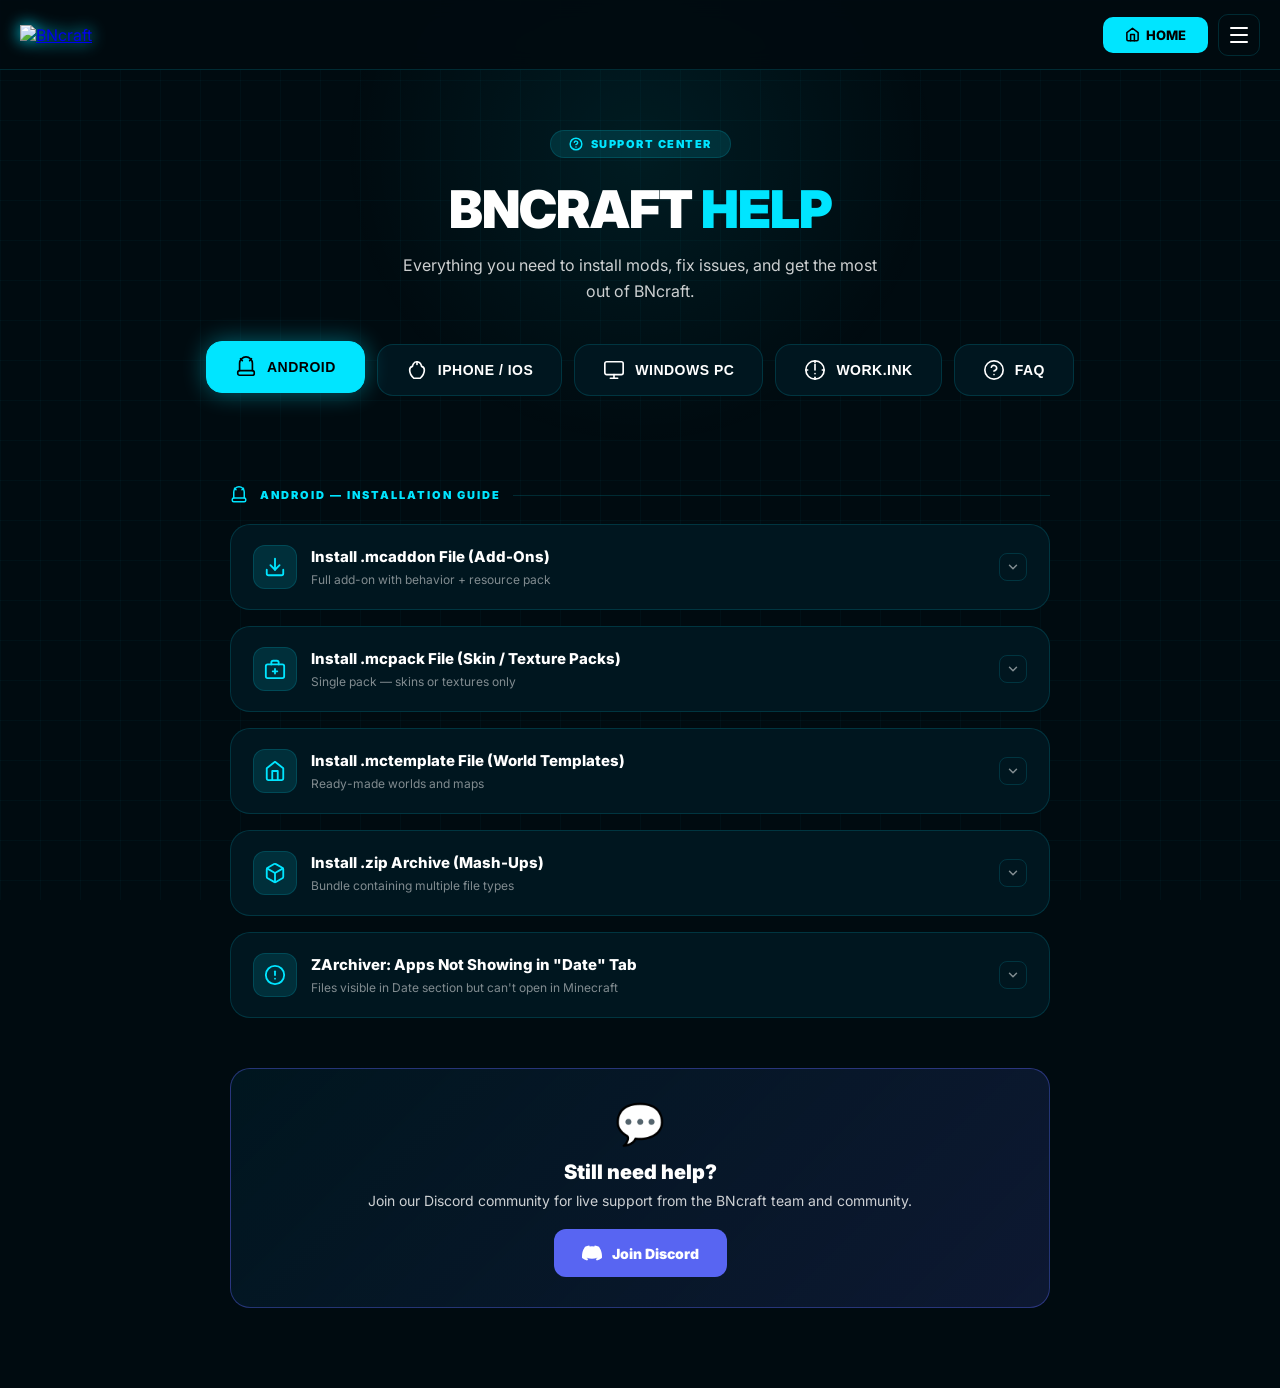
==== Help-Center.html @ 62153aaf "Add files via upload" ====
<!DOCTYPE html>
<html lang="en" dir="ltr" data-theme="blue">
<head>
    <meta charset="UTF-8">
    <meta name="viewport" content="width=device-width, initial-scale=1.0, maximum-scale=1.0, user-scalable=no">
    <link rel="icon" type="image/x-icon" href="favicon.ico">
    <link rel="icon" type="image/png" sizes="32x32" href="favicon-32.png">
    <link rel="apple-touch-icon" sizes="180x180" href="apple-touch-icon.png">
    <title>BNcraft | Help Center</title>
    <link href="https://fonts.googleapis.com/css2?family=Inter:wght@400;600;800;900&family=Press+Start+2P&family=Space+Mono:wght@400;700&family=Nunito:wght@400;600;700;800;900&display=swap" rel="stylesheet">
    <link rel="stylesheet" href="css/bncraft-shared.css">
    <style>
        /* ============================================================
           THEME VARIABLES — Exact match to BNcraft main site
        ============================================================ */
        :root,
        [data-theme="blue"] {
            --bg-dark: #000b10;
            --card-bg: #00161f;
            --accent: #00e5ff;
            --modal-bg: #001a24;
            --glow: 0 0 25px rgba(0,229,255,0.4);
            --coin-gold: #ffcc00;
            --text-main: #ffffff;
            --text-sub: rgba(255,255,255,0.8);
            --text-label: rgba(255,255,255,0.5);
            --nav-bg: rgba(0,11,16,0.95);
            --grid-color: rgba(0,229,255,0.03);
            --border-color: rgba(0,229,255,0.15);
            --border-hover: rgba(0,229,255,0.8);
            --info-card-bg: rgba(255,255,255,0.03);
            --desc-bg: rgba(0,0,0,0.2);
            --menu-item-hover: rgba(0,229,255,0.08);
            --step-num-bg: rgba(0,229,255,0.12);
            --warning-bg: rgba(255,180,0,0.08);
            --warning-border: rgba(255,180,0,0.4);
            --success-bg: rgba(0,255,100,0.06);
            --success-border: rgba(0,255,100,0.3);
        }
        [data-theme="purple"] {
            --bg-dark: #080010; --card-bg: #12001e; --accent: #bf00ff;
            --modal-bg: #160022; --glow: 0 0 25px rgba(191,0,255,0.4);
            --coin-gold: #ffcc00; --text-main: #ffffff; --text-sub: rgba(255,255,255,0.8);
            --text-label: rgba(255,255,255,0.5); --nav-bg: rgba(8,0,16,0.95);
            --grid-color: rgba(191,0,255,0.03); --border-color: rgba(191,0,255,0.15);
            --border-hover: rgba(191,0,255,0.8); --info-card-bg: rgba(255,255,255,0.03);
            --desc-bg: rgba(0,0,0,0.2); --menu-item-hover: rgba(191,0,255,0.08);
            --step-num-bg: rgba(191,0,255,0.12); --warning-bg: rgba(255,180,0,0.08);
            --warning-border: rgba(255,180,0,0.4); --success-bg: rgba(0,255,100,0.06);
            --success-border: rgba(0,255,100,0.3);
        }
        [data-theme="red"] {
            --bg-dark: #0f0000; --card-bg: #1e0000; --accent: #ff2222;
            --modal-bg: #220000; --glow: 0 0 25px rgba(255,34,34,0.4);
            --coin-gold: #ffcc00; --text-main: #ffffff; --text-sub: rgba(255,255,255,0.8);
            --text-label: rgba(255,255,255,0.5); --nav-bg: rgba(15,0,0,0.95);
            --grid-color: rgba(255,34,34,0.03); --border-color: rgba(255,34,34,0.15);
            --border-hover: rgba(255,34,34,0.8); --info-card-bg: rgba(255,255,255,0.03);
            --desc-bg: rgba(0,0,0,0.2); --menu-item-hover: rgba(255,34,34,0.08);
            --step-num-bg: rgba(255,34,34,0.12); --warning-bg: rgba(255,180,0,0.08);
            --warning-border: rgba(255,180,0,0.4); --success-bg: rgba(0,255,100,0.06);
            --success-border: rgba(0,255,100,0.3);
        }
        [data-theme="green"] {
            --bg-dark: #001008; --card-bg: #001d10; --accent: #00ff88;
            --modal-bg: #001a10; --glow: 0 0 25px rgba(0,255,136,0.4);
            --coin-gold: #ffcc00; --text-main: #ffffff; --text-sub: rgba(255,255,255,0.8);
            --text-label: rgba(255,255,255,0.5); --nav-bg: rgba(0,16,8,0.95);
            --grid-color: rgba(0,255,136,0.03); --border-color: rgba(0,255,136,0.15);
            --border-hover: rgba(0,255,136,0.8); --info-card-bg: rgba(255,255,255,0.03);
            --desc-bg: rgba(0,0,0,0.2); --menu-item-hover: rgba(0,255,136,0.08);
            --step-num-bg: rgba(0,255,136,0.12); --warning-bg: rgba(255,180,0,0.08);
            --warning-border: rgba(255,180,0,0.4); --success-bg: rgba(0,255,100,0.06);
            --success-border: rgba(0,255,100,0.3);
        }
        [data-theme="yellow"] {
            --bg-dark: #0e0e00; --card-bg: #1c1c00; --accent: #ffe000;
            --modal-bg: #1a1900; --glow: 0 0 25px rgba(255,224,0,0.4);
            --coin-gold: #ffaa00; --text-main: #ffffff; --text-sub: rgba(255,255,255,0.8);
            --text-label: rgba(255,255,255,0.5); --nav-bg: rgba(14,14,0,0.95);
            --grid-color: rgba(255,224,0,0.03); --border-color: rgba(255,224,0,0.15);
            --border-hover: rgba(255,224,0,0.8); --info-card-bg: rgba(255,255,255,0.03);
            --desc-bg: rgba(0,0,0,0.2); --menu-item-hover: rgba(255,224,0,0.08);
            --step-num-bg: rgba(255,224,0,0.12); --warning-bg: rgba(255,180,0,0.08);
            --warning-border: rgba(255,180,0,0.4); --success-bg: rgba(0,255,100,0.06);
            --success-border: rgba(0,255,100,0.3);
        }
        [data-theme="orange"] {
            --bg-dark: #0e0700; --card-bg: #1e1000; --accent: #ff8c00;
            --modal-bg: #1a0d00; --glow: 0 0 25px rgba(255,140,0,0.4);
            --coin-gold: #ffcc00; --text-main: #ffffff; --text-sub: rgba(255,255,255,0.8);
            --text-label: rgba(255,255,255,0.5); --nav-bg: rgba(14,7,0,0.95);
            --grid-color: rgba(255,140,0,0.03); --border-color: rgba(255,140,0,0.15);
            --border-hover: rgba(255,140,0,0.8); --info-card-bg: rgba(255,255,255,0.03);
            --desc-bg: rgba(0,0,0,0.2); --menu-item-hover: rgba(255,140,0,0.08);
            --step-num-bg: rgba(255,140,0,0.12); --warning-bg: rgba(255,180,0,0.08);
            --warning-border: rgba(255,180,0,0.4); --success-bg: rgba(0,255,100,0.06);
            --success-border: rgba(0,255,100,0.3);
        }
        [data-theme="white"] {
            --bg-dark: #eef2f7; --card-bg: #ffffff; --accent: #0077cc;
            --modal-bg: #f4f8fc; --glow: 0 0 20px rgba(0,119,204,0.25);
            --coin-gold: #bb7700; --text-main: #111111; --text-sub: rgba(0,0,0,0.75);
            --text-label: rgba(0,0,0,0.5); --nav-bg: rgba(238,242,247,0.97);
            --grid-color: rgba(0,119,204,0.05); --border-color: rgba(0,119,204,0.2);
            --border-hover: rgba(0,119,204,0.8); --info-card-bg: rgba(0,0,0,0.04);
            --desc-bg: rgba(0,0,0,0.04); --menu-item-hover: rgba(0,119,204,0.08);
            --step-num-bg: rgba(0,119,204,0.1); --warning-bg: rgba(180,120,0,0.08);
            --warning-border: rgba(180,120,0,0.4); --success-bg: rgba(0,150,60,0.06);
            --success-border: rgba(0,150,60,0.3);
        }
        [data-theme="grayscale"] {
            --bg-dark: #0a0a0a; --card-bg: #141414; --accent: #e0e0e0;
            --modal-bg: #111111; --glow: 0 0 20px rgba(255,255,255,0.15);
            --text-main: #f5f5f5; --text-sub: rgba(245,245,245,0.8);
            --text-label: rgba(245,245,245,0.45); --nav-bg: rgba(10,10,10,0.96);
            --grid-color: rgba(255,255,255,0.04); --border-color: rgba(255,255,255,0.18);
            --border-hover: rgba(255,255,255,0.7); --info-card-bg: rgba(255,255,255,0.05);
            --desc-bg: rgba(0,0,0,0.35); --menu-item-hover: rgba(255,255,255,0.08);
            --step-num-bg: rgba(255,255,255,0.1); --warning-bg: rgba(255,200,0,0.08);
            --warning-border: rgba(255,200,0,0.35); --success-bg: rgba(0,200,100,0.08);
            --success-border: rgba(0,200,100,0.35);
        }
        [data-theme="pink"] {
            --bg-dark: #120008; --card-bg: #1f0012; --accent: #ff69b4;
            --modal-bg: #1a000f; --glow: 0 0 25px rgba(255,105,180,0.45);
            --text-main: #ffffff; --text-sub: rgba(255,255,255,0.85);
            --text-label: rgba(255,200,230,0.55); --nav-bg: rgba(18,0,8,0.96);
            --grid-color: rgba(255,105,180,0.04); --border-color: rgba(255,105,180,0.22);
            --border-hover: rgba(255,105,180,0.85); --info-card-bg: rgba(255,105,180,0.06);
            --desc-bg: rgba(0,0,0,0.25); --menu-item-hover: rgba(255,105,180,0.1);
            --step-num-bg: rgba(255,105,180,0.12); --warning-bg: rgba(255,200,0,0.08);
            --warning-border: rgba(255,200,0,0.35); --success-bg: rgba(0,200,100,0.08);
            --success-border: rgba(0,200,100,0.35);
        }

        /* ============================================================
           RESET & BASE
        ============================================================ */
        * { margin:0; padding:0; box-sizing:border-box; }

        body {
            background-color: var(--bg-dark);
            color: var(--text-main);
            font-family: 'Inter', sans-serif;
            overflow-x: hidden;
            transition: background-color 0.35s ease, color 0.35s ease;
        }
        body::before {
            content:'';
            position:fixed;
            inset:0;
            background-image:
                linear-gradient(var(--grid-color) 1px, transparent 1px),
                linear-gradient(90deg, var(--grid-color) 1px, transparent 1px);
            background-size:40px 40px;
            pointer-events:none;
            z-index:0;
        }
        body::after {
            content:'';
            position:fixed;
            top:-150px;
            left:50%;
            transform:translateX(-50%);
            width:600px;
            height:600px;
            background:radial-gradient(circle, rgba(0,229,255,0.08) 0%, transparent 70%);
            pointer-events:none;
            z-index:0;
            animation:pulse 4s ease-in-out infinite;
        }
        @keyframes pulse {
            0%,100%{opacity:.6;transform:translateX(-50%) scale(1);}
            50%{opacity:1;transform:translateX(-50%) scale(1.1);}
        }

        /* ============================================================
           NAVIGATION
        ============================================================ */
        nav {
            width:100%;
            height:70px;
            display:flex;
            align-items:center;
            justify-content:space-between;
            padding:0 20px;
            border-bottom:1px solid var(--border-color);
            background:var(--nav-bg);
            backdrop-filter:blur(10px);
            position:sticky;
            top:0;
            z-index:1000;
            transition: background 0.35s ease, border-color 0.35s ease;
        }
        .nav-logo-img {
            height:45px;
            filter:drop-shadow(0 0 8px var(--accent));
        }
        .nav-right {
            display:flex;
            align-items:center;
            gap:10px;
        }
        .nav-btn {
            background:var(--accent);
            color:#000;
            border:none;
            padding:10px 22px;
            border-radius:10px;
            font-weight:800;
            cursor:pointer;
            font-size:13px;
            transition:.3s;
            text-transform:uppercase;
            text-decoration:none;
            display:inline-flex;
            align-items:center;
            gap:6px;
        }
        .nav-btn:hover {
            opacity:.85;
            box-shadow:var(--glow);
        }

        /* Hamburger */
        .hamburger-btn {
            background:transparent;
            border:1px solid var(--border-color);
            color:var(--text-main);
            width:42px; height:42px;
            border-radius:10px;
            cursor:pointer;
            display:flex; flex-direction:column;
            align-items:center; justify-content:center;
            gap:5px; transition:.3s;
        }
        .hamburger-btn:hover { border-color:var(--accent); box-shadow:var(--glow); }
        .hamburger-btn span {
            display:block; width:18px; height:2px;
            background:var(--text-main); border-radius:2px; transition:.3s;
        }
        .hamburger-btn.open span:nth-child(1) { transform:translateY(7px) rotate(45deg); }
        .hamburger-btn.open span:nth-child(2) { opacity:0; }
        .hamburger-btn.open span:nth-child(3) { transform:translateY(-7px) rotate(-45deg); }

        /* Dropdown */
        .hamburger-menu {
            position:fixed;
            top:80px; right:20px;
            background:var(--modal-bg);
            border:1px solid var(--border-color);
            border-radius:16px;
            padding:10px;
            z-index:5000;
            display:none;
            min-width:220px;
            box-shadow:var(--glow);
            transition: background 0.35s ease;
        }
        .hamburger-menu.open { display:block; animation:menuSlide .2s ease; }
        @keyframes menuSlide {
            from{opacity:0;transform:translateY(-8px);}
            to{opacity:1;transform:translateY(0);}
        }
        .menu-item {
            display:flex; align-items:center; gap:12px;
            padding:12px 16px; border-radius:10px;
            cursor:pointer; text-decoration:none;
            color:var(--text-main); font-weight:700; font-size:14px;
            transition:.2s; background:transparent;
            border:none; width:100%; text-align:left;
        }
        .menu-item:hover { background:var(--menu-item-hover); color:var(--accent); }
        .menu-item svg { width:18px; height:18px; flex-shrink:0; stroke:currentColor; fill:none; stroke-width:2; stroke-linecap:round; stroke-linejoin:round; }
        .menu-divider { height:1px; background:var(--border-color); margin:6px 0; }

        /* Theme sub */
        .theme-sub { display:none; padding:10px 8px 4px; }
        .theme-sub.open { display:block; }
        .theme-sub-title {
            font-size:10px; font-weight:900; text-transform:uppercase;
            color:var(--text-label); letter-spacing:1px; margin-bottom:10px; padding-left:8px;
        }
        .theme-dots-row { display:flex; flex-wrap:wrap; gap:8px; justify-content:center; padding-bottom:6px; }
        .theme-dot-wrap { display:flex; flex-direction:column; align-items:center; gap:4px; }
        .theme-dot { width:32px; height:32px; border-radius:50%; cursor:pointer; border:2px solid transparent; transition:.25s; }
        .theme-dot:hover { transform:scale(1.15); }
        .theme-dot.active-theme { border-color:var(--text-main); box-shadow:0 0 8px rgba(255,255,255,0.35); }
        .theme-dot[data-t="blue"]   { background:radial-gradient(circle at 35% 35%,#00e5ff,#002d3f); }
        .theme-dot[data-t="purple"] { background:radial-gradient(circle at 35% 35%,#bf00ff,#200035); }
        .theme-dot[data-t="red"]    { background:radial-gradient(circle at 35% 35%,#ff2222,#380000); }
        .theme-dot[data-t="green"]  { background:radial-gradient(circle at 35% 35%,#00ff88,#003015); }
        .theme-dot[data-t="yellow"] { background:radial-gradient(circle at 35% 35%,#ffe000,#302e00); }
        .theme-dot[data-t="orange"] { background:radial-gradient(circle at 35% 35%,#ff8c00,#351c00); }
        .theme-dot[data-t="white"]  { background:radial-gradient(circle at 35% 35%,#ffffff,#aabbd0); border-color:#bbb; }
        .theme-dot-lbl { font-size:9px; font-weight:700; text-transform:uppercase; color:var(--text-label); }

        /* Language sub */
        .lang-sub { display:none; padding:6px 8px 4px; }
        .lang-sub.open { display:block; }
        .lang-option {
            display:flex; align-items:center; gap:10px;
            padding:10px 14px; border-radius:8px;
            cursor:pointer; font-size:13px; font-weight:700;
            color:var(--text-sub); transition:.2s;
            border:none; background:transparent; width:100%;
        }
        .lang-option:hover { background:var(--menu-item-hover); color:var(--accent); }
        .lang-option.active-lang { color:var(--accent); }
        .lang-flag { font-size:18px; }

        /* ============================================================
           HERO
        ============================================================ */
        .help-hero {
            text-align:center;
            padding:60px 20px 40px;
            position:relative;
            z-index:1;
        }
        .help-hero-badge {
            display:inline-flex;
            align-items:center;
            gap:8px;
            background:var(--step-num-bg);
            border:1px solid var(--border-color);
            border-radius:50px;
            padding:6px 18px;
            font-size:11px;
            font-weight:900;
            text-transform:uppercase;
            letter-spacing:1.5px;
            color:var(--accent);
            margin-bottom:20px;
        }
        .help-hero-badge svg { width:14px; height:14px; stroke:var(--accent); fill:none; stroke-width:2.5; stroke-linecap:round; stroke-linejoin:round; }
        .help-hero h1 {
            font-size:clamp(28px,8vw,52px);
            font-weight:900;
            text-transform:uppercase;
            letter-spacing:-1px;
            margin-bottom:12px;
        }
        .help-hero h1 span { color:var(--accent); }
        .help-hero p {
            font-size:16px;
            color:var(--text-sub);
            max-width:500px;
            margin:0 auto;
            line-height:1.6;
        }

        /* ============================================================
           PLATFORM TABS
        ============================================================ */
        .platform-tabs {
            display:flex;
            justify-content:center;
            gap:12px;
            flex-wrap:wrap;
            padding:0 20px 40px;
            position:relative;
            z-index:1;
        }
        .platform-tab {
            display:flex;
            align-items:center;
            gap:10px;
            padding:14px 28px;
            border-radius:16px;
            border:1.5px solid var(--border-color);
            background:var(--card-bg);
            color:var(--text-main);
            font-weight:800;
            font-size:14px;
            cursor:pointer;
            transition:all .3s ease;
            text-transform:uppercase;
            letter-spacing:.5px;
        }
        .platform-tab svg { width:22px; height:22px; flex-shrink:0; }
        .platform-tab:hover { border-color:var(--accent); transform:translateY(-3px); box-shadow:var(--glow); }
        .platform-tab.active {
            background:var(--accent);
            color:#000;
            border-color:var(--accent);
            box-shadow:var(--glow);
            transform:translateY(-3px);
        }
        .platform-tab.active svg { stroke:#000; }

        /* ============================================================
           MAIN CONTENT
        ============================================================ */
        .help-main {
            max-width:860px;
            margin:0 auto;
            padding:0 20px 80px;
            position:relative;
            z-index:1;
        }

        /* Section divider label */
        .section-label {
            display:flex;
            align-items:center;
            gap:12px;
            margin-bottom:20px;
            margin-top:50px;
        }
        .section-label-text {
            font-size:11px;
            font-weight:900;
            text-transform:uppercase;
            letter-spacing:2px;
            color:var(--accent);
        }
        .section-label-line {
            flex:1;
            height:1px;
            background:var(--border-color);
        }
        .section-label svg {
            width:18px; height:18px; stroke:var(--accent); fill:none;
            stroke-width:2; stroke-linecap:round; stroke-linejoin:round; flex-shrink:0;
        }

        /* Install Card */
        .install-card {
            background:var(--card-bg);
            border:1px solid var(--border-color);
            border-radius:20px;
            margin-bottom:16px;
            overflow:hidden;
            transition:border-color .3s, box-shadow .3s;
        }
        .install-card:hover { border-color:var(--border-hover); }
        .install-card-header {
            display:flex;
            align-items:center;
            gap:14px;
            padding:20px 22px;
            cursor:pointer;
            user-select:none;
        }
        .install-card-icon {
            width:44px; height:44px;
            border-radius:12px;
            background:var(--step-num-bg);
            border:1px solid var(--border-color);
            display:flex; align-items:center; justify-content:center;
            flex-shrink:0;
            color:var(--accent);
        }
        .install-card-icon svg { width:22px; height:22px; stroke:var(--accent); fill:none; stroke-width:2; stroke-linecap:round; stroke-linejoin:round; }
        .install-card-title {
            flex:1;
        }
        .install-card-title h3 {
            font-size:15px; font-weight:800;
            color:var(--text-main);
            margin-bottom:2px;
        }
        .install-card-title span {
            font-size:12px; color:var(--text-label);
        }
        .install-card-arrow {
            width:28px; height:28px;
            border-radius:8px;
            border:1px solid var(--border-color);
            display:flex; align-items:center; justify-content:center;
            color:var(--text-label);
            transition:.3s;
            flex-shrink:0;
        }
        .install-card-arrow svg { width:14px; height:14px; stroke:currentColor; fill:none; stroke-width:2.5; stroke-linecap:round; stroke-linejoin:round; transition:.3s; }
        .install-card.open .install-card-arrow svg { transform:rotate(180deg); }
        .install-card.open .install-card-arrow { border-color:var(--accent); color:var(--accent); }

        .install-card-body {
            display:none;
            padding:0 22px 22px;
            border-top:1px solid var(--border-color);
            margin-top:0;
        }
        .install-card.open .install-card-body { display:block; animation:fadeIn .25s ease; }
        @keyframes fadeIn { from{opacity:0;transform:translateY(-6px);}to{opacity:1;transform:translateY(0);} }

        /* Steps */
        .steps { margin-top:16px; }
        .step {
            display:flex;
            gap:16px;
            margin-bottom:18px;
            align-items:flex-start;
        }
        .step-num {
            width:32px; height:32px; min-width:32px;
            border-radius:10px;
            background:var(--step-num-bg);
            border:1px solid var(--border-color);
            display:flex; align-items:center; justify-content:center;
            font-size:13px; font-weight:900;
            color:var(--accent);
        }
        .step-content {}
        .step-content strong {
            display:block;
            font-size:14px; font-weight:800;
            color:var(--text-main);
            margin-bottom:4px;
        }
        .step-content p {
            font-size:13px;
            color:var(--text-sub);
            line-height:1.65;
        }
        .step-content code {
            display:inline-block;
            background:var(--step-num-bg);
            border:1px solid var(--border-color);
            border-radius:6px;
            padding:1px 8px;
            font-family:monospace;
            font-size:12px;
            color:var(--accent);
            word-break:break-all;
        }

        /* Warning / info box */
        .note-box {
            display:flex;
            gap:12px;
            padding:14px 16px;
            border-radius:12px;
            margin-top:6px;
            margin-bottom:6px;
        }
        .note-box.warning { background:var(--warning-bg); border:1px solid var(--warning-border); }
        .note-box.success { background:var(--success-bg); border:1px solid var(--success-border); }
        .note-box.info { background:var(--step-num-bg); border:1px solid var(--border-color); }
        .note-box svg { width:18px; height:18px; flex-shrink:0; margin-top:1px; fill:none; stroke-width:2; stroke-linecap:round; stroke-linejoin:round; }
        .note-box.warning svg { stroke:#ffb400; }
        .note-box.success svg { stroke:#00ff88; }
        .note-box.info svg { stroke:var(--accent); }
        .note-box p { font-size:13px; color:var(--text-sub); line-height:1.6; }
        .note-box strong { color:var(--text-main); }

        /* Path display */
        .path-display {
            display:flex;
            align-items:center;
            gap:8px;
            flex-wrap:wrap;
            background:var(--desc-bg);
            border:1px solid var(--border-color);
            border-radius:10px;
            padding:10px 14px;
            margin-top:8px;
        }
        .path-part {
            font-size:12px; font-weight:700;
            color:var(--accent);
            font-family:monospace;
        }
        .path-arrow { color:var(--text-label); font-size:12px; }

        /* ============================================================
           PLATFORM PANELS
        ============================================================ */
        .platform-panel { display:none; }
        .platform-panel.active { display:block; }

        /* ============================================================
           FAQ / WORKINK SECTION
        ============================================================ */
        .faq-card {
            background:var(--card-bg);
            border:1px solid var(--border-color);
            border-radius:20px;
            margin-bottom:14px;
            overflow:hidden;
            transition:border-color .3s;
        }
        .faq-card:hover { border-color:var(--border-hover); }
        .faq-header {
            display:flex;
            align-items:flex-start;
            gap:14px;
            padding:20px 22px;
            cursor:pointer;
            user-select:none;
        }
        .faq-icon {
            width:38px; height:38px; min-width:38px;
            border-radius:10px;
            background:var(--step-num-bg);
            border:1px solid var(--border-color);
            display:flex; align-items:center; justify-content:center;
        }
        .faq-icon svg { width:18px; height:18px; stroke:var(--accent); fill:none; stroke-width:2; stroke-linecap:round; stroke-linejoin:round; }
        .faq-title-wrap { flex:1; }
        .faq-title { font-size:14px; font-weight:800; color:var(--text-main); margin-bottom:3px; }
        .faq-subtitle { font-size:12px; color:var(--text-label); }
        .faq-arrow { width:28px; height:28px; min-width:28px; border-radius:8px; border:1px solid var(--border-color); display:flex; align-items:center; justify-content:center; color:var(--text-label); transition:.3s; margin-top:2px; }
        .faq-arrow svg { width:14px; height:14px; stroke:currentColor; fill:none; stroke-width:2.5; stroke-linecap:round; stroke-linejoin:round; transition:.3s; }
        .faq-card.open .faq-arrow svg { transform:rotate(180deg); }
        .faq-card.open .faq-arrow { border-color:var(--accent); color:var(--accent); }
        .faq-body {
            display:none;
            padding:0 22px 22px;
            border-top:1px solid var(--border-color);
        }
        .faq-card.open .faq-body { display:block; animation:fadeIn .25s ease; }

        /* Fix steps inside faq */
        .fix-step {
            display:flex;
            gap:14px;
            padding:14px 0;
            border-bottom:1px solid var(--border-color);
            align-items:flex-start;
        }
        .fix-step:last-child { border-bottom:none; padding-bottom:0; }
        .fix-num {
            width:28px; height:28px; min-width:28px;
            border-radius:8px;
            background:var(--step-num-bg);
            display:flex; align-items:center; justify-content:center;
            font-size:12px; font-weight:900;
            color:var(--accent);
        }
        .fix-content strong { display:block; font-size:13px; font-weight:800; color:var(--text-main); margin-bottom:3px; }
        .fix-content p { font-size:13px; color:var(--text-sub); line-height:1.6; }
        .fix-content code { background:var(--step-num-bg); border:1px solid var(--border-color); border-radius:5px; padding:1px 7px; font-family:monospace; font-size:12px; color:var(--accent); }

        /* ============================================================
           DISCORD BANNER
        ============================================================ */
        .discord-banner {
            background:linear-gradient(135deg, var(--card-bg) 0%, rgba(88,101,242,0.15) 100%);
            border:1px solid rgba(88,101,242,0.4);
            border-radius:20px;
            padding:30px;
            text-align:center;
            margin-top:50px;
        }
        .discord-banner-icon { font-size:40px; margin-bottom:12px; display:block; }
        .discord-banner h3 { font-size:20px; font-weight:900; margin-bottom:8px; }
        .discord-banner p { font-size:14px; color:var(--text-sub); margin-bottom:20px; }
        .discord-btn {
            display:inline-flex;
            align-items:center;
            gap:10px;
            background:#5865F2;
            color:#fff;
            padding:14px 28px;
            border-radius:12px;
            font-weight:900;
            font-size:14px;
            text-decoration:none;
            transition:.3s;
        }
        .discord-btn:hover { opacity:.85; transform:translateY(-2px); box-shadow:0 0 20px rgba(88,101,242,0.5); }
        .discord-btn svg { width:20px; height:20px; fill:#fff; }

        /* ============================================================
           FOOTER
        ============================================================ */
        .social-footer {
            width:100%; padding:30px 20px;
            display:flex; flex-wrap:wrap; gap:20px; justify-content:center;
            border-top:1px solid var(--border-color); margin-top:20px;
            position:relative; z-index:1;
        }
        .social-icon {
            width:45px; height:45px; transition:all .3s ease;
            opacity:.8; filter:drop-shadow(0 0 5px rgba(0,0,0,0.3));
        }
        .social-icon:hover { transform:translateY(-5px) scale(1.1); opacity:1; filter:drop-shadow(0 0 15px var(--accent)); }
        .footer-text { text-align:center; font-size:12px; color:var(--text-label); letter-spacing:1px; padding-bottom:30px; position:relative; z-index:1; }

        /* ============================================================
           WHITE THEME FIXES
        ============================================================ */
        [data-theme="white"] .install-card-title h3 { color:#111; }
        [data-theme="white"] .faq-title { color:#111; }
        [data-theme="white"] .step-content strong { color:#111; }
        [data-theme="white"] .fix-content strong { color:#111; }
        [data-theme="white"] .discord-banner h3 { color:#111; }
        [data-theme="white"] body::after { background:radial-gradient(circle,rgba(0,119,204,0.06) 0%,transparent 70%); }

        /* ============================================================
           RTL (Arabic)
        ============================================================ */
        [dir="rtl"] .install-card-header { flex-direction:row-reverse; }
        [dir="rtl"] .install-card-title { text-align:right; }
        [dir="rtl"] .install-card-arrow { margin-left:0; }
        [dir="rtl"] .step { flex-direction:row-reverse; }
        [dir="rtl"] .step-content { text-align:right; }
        [dir="rtl"] .faq-header { flex-direction:row-reverse; }
        [dir="rtl"] .faq-title-wrap { text-align:right; }
        [dir="rtl"] .fix-step { flex-direction:row-reverse; }
        [dir="rtl"] .fix-content { text-align:right; }
        [dir="rtl"] .note-box { flex-direction:row-reverse; }
        [dir="rtl"] .note-box p { text-align:right; }
        [dir="rtl"] .path-display { flex-direction:row-reverse; }
        [dir="rtl"] .section-label { flex-direction:row-reverse; }
        [dir="rtl"] .menu-item { flex-direction:row-reverse; text-align:right; }
        [dir="rtl"] .hamburger-menu { right:auto; left:20px; }
        [dir="rtl"] .platform-tab { flex-direction:row-reverse; }

        /* ============================================================
           RESPONSIVE
        ============================================================ */
        @media(max-width:500px){
            .platform-tab { padding:12px 18px; font-size:13px; }
            .install-card-header { padding:16px; }
            .install-card-body { padding:0 16px 16px; }
            .faq-header { padding:16px; }
            .faq-body { padding:0 16px 16px; }
        }
    </style>
</head>
<body>

<!-- ============================================================
     NAVIGATION
============================================================ -->
<nav>
    <a href="index.html">
        <img src="https://bncraft9.weebly.com/uploads/1/5/1/8/151839741/1735983257391_orig.png" class="nav-logo-img" alt="BNcraft">
    </a>
    <div class="nav-right">
        <a class="nav-btn" href="index.html">
            <svg viewBox="0 0 24 24" width="15" height="15" fill="none" stroke="currentColor" stroke-width="2.5" stroke-linecap="round" stroke-linejoin="round"><path d="M3 9l9-7 9 7v11a2 2 0 01-2 2H5a2 2 0 01-2-2z"/><polyline points="9 22 9 12 15 12 15 22"/></svg>
            <span data-i18n="nav_home">Home</span>
        </a>
        <button class="hamburger-btn" id="hamburgerBtn" onclick="toggleMenu()" aria-label="Menu">
            <span></span><span></span><span></span>
        </button>
    </div>
</nav>

<!-- ============================================================
     HAMBURGER MENU
============================================================ -->
<div class="hamburger-menu" id="hamburgerMenu">
    <a class="menu-item" href="index.html">
        <svg viewBox="0 0 24 24"><path d="M3 9l9-7 9 7v11a2 2 0 01-2 2H5a2 2 0 01-2-2z"/><polyline points="9 22 9 12 15 12 15 22"/></svg>
        <span data-i18n="menu_home">Home</span>
    </a>
    <button class="menu-item" type="button" onclick="BNcraft.openSettingsPanel(); closeMenu();">
        <svg viewBox="0 0 24 24"><line x1="4" y1="6" x2="20" y2="6"/><line x1="4" y1="12" x2="20" y2="12"/><line x1="4" y1="18" x2="20" y2="18"/></svg>
        Settings
    </button>
    <a class="menu-item" href="Links.html">
        <svg viewBox="0 0 24 24"><circle cx="18" cy="5" r="3"/><circle cx="6" cy="12" r="3"/><circle cx="18" cy="19" r="3"/><line x1="8.59" y1="13.51" x2="15.42" y2="17.49"/><line x1="15.41" y1="6.51" x2="8.59" y2="10.49"/></svg>
        Links
    </a>
    <a class="menu-item" href="other-mods.html">
        <svg viewBox="0 0 24 24"><rect x="3" y="3" width="7" height="7"/><rect x="14" y="3" width="7" height="7"/><rect x="3" y="14" width="7" height="7"/><rect x="14" y="14" width="7" height="7"/></svg>
        <span data-i18n="menu_mods">Other Mods</span>
    </a>
    <a class="menu-item" href="Mods.html">
        <svg viewBox="0 0 24 24"><path d="M21 16V8a2 2 0 00-1-1.73l-7-4a2 2 0 00-2 0l-7 4A2 2 0 003 8v8a2 2 0 001 1.73l7 4a2 2 0 002 0l7-4A2 2 0 0021 16z"/></svg>
        Marketplace Mods
    </a>
    <div class="menu-divider"></div>

    <!-- LANGUAGE -->
    <button class="menu-item" onclick="toggleLangSub()">
        <svg viewBox="0 0 24 24"><circle cx="12" cy="12" r="10"/><path d="M12 2a15 15 0 010 20M2 12h20M4.2 7h15.6M4.2 17h15.6"/></svg>
        <span data-i18n="menu_language">Language</span>
        <svg id="langArrow" viewBox="0 0 24 24" style="margin-left:auto;width:14px;height:14px;transition:.2s;"><polyline points="6 9 12 15 18 9"/></svg>
    </button>
    <div class="lang-sub" id="langSub">
        <button class="lang-option active-lang" onclick="setLang('en')" id="lang-en">
            <span class="lang-flag">🇬🇧</span> English
        </button>
        <button class="lang-option" onclick="setLang('tr')" id="lang-tr">
            <span class="lang-flag">🇹🇷</span> Türkçe
        </button>
        <button class="lang-option" onclick="setLang('ar')" id="lang-ar">
            <span class="lang-flag">🇸🇦</span> العربية
        </button>
        <button class="lang-option" onclick="setLang('ja')" id="lang-ja">
            <span class="lang-flag">🇯🇵</span> 日本語
        </button>
    </div>
</div>

<div class="settings-overlay" id="settingsOverlay" style="display:none" onclick="BNcraft.closeSettingsPanel()"></div>
<aside class="settings-panel" id="settingsPanel" style="display:none">
    <div class="settings-panel-header">
        <span class="settings-panel-title">SETTINGS</span>
        <button type="button" class="settings-close-btn" onclick="BNcraft.closeSettingsPanel()">✕</button>
    </div>
    <div class="settings-panel-body"><div id="settingsPanelContent"></div></div>
</aside>

<!-- ============================================================
     HERO
============================================================ -->
<div class="help-hero">
    <div class="help-hero-badge">
        <svg viewBox="0 0 24 24"><circle cx="12" cy="12" r="10"/><path d="M9.09 9a3 3 0 015.83 1c0 2-3 3-3 3"/><line x1="12" y1="17" x2="12.01" y2="17"/></svg>
        <span data-i18n="hero_badge">Support Center</span>
    </div>
    <h1 data-i18n="hero_title">BNcraft <span>Help</span></h1>
    <p data-i18n="hero_sub">Everything you need to install mods, fix issues, and get the most out of BNcraft.</p>
</div>

<!-- ============================================================
     PLATFORM TABS
============================================================ -->
<div class="platform-tabs">
    <button class="platform-tab active" onclick="showPlatform('android', this)">
        <svg viewBox="0 0 24 24" width="22" height="22" fill="none" stroke="currentColor" stroke-width="1.8" stroke-linecap="round" stroke-linejoin="round">
            <path d="M5 16V8a7 7 0 0114 0v8"/><rect x="3" y="16" width="18" height="5" rx="2"/><line x1="8" y1="5" x2="6" y2="3"/><line x1="16" y1="5" x2="18" y2="3"/>
        </svg>
        <span data-i18n="tab_android">Android</span>
    </button>
    <button class="platform-tab" onclick="showPlatform('ios', this)">
        <svg viewBox="0 0 24 24" width="22" height="22" fill="none" stroke="currentColor" stroke-width="1.8" stroke-linecap="round" stroke-linejoin="round">
            <path d="M12 3c-1.5 0-3 .8-3.8 2C7.3 6.4 7 8 7 8s-3 .5-3 4c0 5 4.5 9 4.5 9h7S20 17 20 12c0-3.5-3-4-3-4s-.3-1.6-1.2-3C14.9 3.8 13.5 3 12 3z"/>
            <line x1="12" y1="3" x2="12" y2="6"/>
        </svg>
        <span data-i18n="tab_ios">iPhone / iOS</span>
    </button>
    <button class="platform-tab" onclick="showPlatform('pc', this)">
        <svg viewBox="0 0 24 24" width="22" height="22" fill="none" stroke="currentColor" stroke-width="1.8" stroke-linecap="round" stroke-linejoin="round">
            <rect x="2" y="3" width="20" height="14" rx="2"/><line x1="8" y1="21" x2="16" y2="21"/><line x1="12" y1="17" x2="12" y2="21"/>
        </svg>
        <span data-i18n="tab_pc">Windows PC</span>
    </button>
    <button class="platform-tab" onclick="showPlatform('workink', this)">
        <svg viewBox="0 0 24 24" width="22" height="22" fill="none" stroke="currentColor" stroke-width="1.8" stroke-linecap="round" stroke-linejoin="round">
            <circle cx="12" cy="12" r="10"/><line x1="12" y1="6" x2="12" y2="12"/><line x1="12" y1="16" x2="12.01" y2="16"/><path d="M2 12h2"/><path d="M20 12h2"/><path d="M12 2v2"/><path d="M12 20v2"/>
        </svg>
        <span data-i18n="tab_workink">Work.ink</span>
    </button>
    <button class="platform-tab" onclick="showPlatform('faq', this)">
        <svg viewBox="0 0 24 24" width="22" height="22" fill="none" stroke="currentColor" stroke-width="1.8" stroke-linecap="round" stroke-linejoin="round">
            <circle cx="12" cy="12" r="10"/><path d="M9.09 9a3 3 0 015.83 1c0 2-3 3-3 3"/><line x1="12" y1="17" x2="12.01" y2="17"/>
        </svg>
        <span data-i18n="tab_faq">FAQ</span>
    </button>
</div>

<!-- ============================================================
     MAIN CONTENT
============================================================ -->
<div class="help-main">

    <!-- ══════════════════════════════════════════════
         ANDROID PANEL
    ══════════════════════════════════════════════ -->
    <div class="platform-panel active" id="panel-android">

        <div class="section-label">
            <svg viewBox="0 0 24 24"><path d="M5 16V8a7 7 0 0114 0v8"/><rect x="3" y="16" width="18" height="5" rx="2"/><line x1="8" y1="5" x2="6" y2="3"/><line x1="16" y1="5" x2="18" y2="3"/></svg>
            <span class="section-label-text" data-i18n="android_install_title">Android — Installation Guide</span>
            <div class="section-label-line"></div>
        </div>

        <!-- .mcaddon -->
        <div class="install-card" id="card-android-1">
            <div class="install-card-header" onclick="toggleCard('card-android-1')">
                <div class="install-card-icon">
                    <svg viewBox="0 0 24 24"><path d="M21 15v4a2 2 0 01-2 2H5a2 2 0 01-2-2v-4"/><polyline points="7 10 12 15 17 10"/><line x1="12" y1="15" x2="12" y2="3"/></svg>
                </div>
                <div class="install-card-title">
                    <h3 data-i18n="android_mcaddon_title">Install .mcaddon File (Add-Ons)</h3>
                    <span data-i18n="android_mcaddon_sub">Full add-on with behavior + resource pack</span>
                </div>
                <div class="install-card-arrow"><svg viewBox="0 0 24 24"><polyline points="6 9 12 15 18 9"/></svg></div>
            </div>
            <div class="install-card-body">
                <div class="steps">
                    <div class="step">
                        <div class="step-num">1</div>
                        <div class="step-content">
                            <strong data-i18n="a1_s1_title">Download the file</strong>
                            <p data-i18n="a1_s1_desc">Download the Add-On (.mcaddon) file from the BNcraft website. It will be saved to your Downloads folder.</p>
                        </div>
                    </div>
                    <div class="step">
                        <div class="step-num">2</div>
                        <div class="step-content">
                            <strong data-i18n="a1_s2_title">Open with File Manager</strong>
                            <p data-i18n="a1_s2_desc">Open your phone's File Manager app and navigate to the Downloads folder.</p>
                        </div>
                    </div>
                    <div class="step">
                        <div class="step-num">3</div>
                        <div class="step-content">
                            <strong data-i18n="a1_s3_title">Tap the .mcaddon file once</strong>
                            <p data-i18n="a1_s3_desc">Your phone will ask which app to open it with. Select Minecraft from the list.</p>
                        </div>
                    </div>
                    <div class="step">
                        <div class="step-num">4</div>
                        <div class="step-content">
                            <strong data-i18n="a1_s4_title">Wait for import to finish</strong>
                            <p data-i18n="a1_s4_desc">Minecraft will open automatically and show "Import started…". Wait until you see "Successfully imported".</p>
                        </div>
                    </div>
                    <div class="step">
                        <div class="step-num">5</div>
                        <div class="step-content">
                            <strong data-i18n="a1_s5_title">Activate on your world</strong>
                            <p data-i18n="a1_s5_desc">Create or edit a world → scroll to Resource Packs and Behavior Packs → enable both. Then tap Play.</p>
                        </div>
                    </div>
                </div>
            </div>
        </div>

        <!-- .mcpack -->
        <div class="install-card" id="card-android-2">
            <div class="install-card-header" onclick="toggleCard('card-android-2')">
                <div class="install-card-icon">
                    <svg viewBox="0 0 24 24"><rect x="2" y="7" width="20" height="15" rx="2"/><path d="M16 7V5a2 2 0 00-2-2h-4a2 2 0 00-2 2v2"/><line x1="12" y1="12" x2="12" y2="17"/><line x1="9.5" y1="14.5" x2="14.5" y2="14.5"/></svg>
                </div>
                <div class="install-card-title">
                    <h3 data-i18n="android_mcpack_title">Install .mcpack File (Skin / Texture Packs)</h3>
                    <span data-i18n="android_mcpack_sub">Single pack — skins or textures only</span>
                </div>
                <div class="install-card-arrow"><svg viewBox="0 0 24 24"><polyline points="6 9 12 15 18 9"/></svg></div>
            </div>
            <div class="install-card-body">
                <div class="steps">
                    <div class="step">
                        <div class="step-num">1</div>
                        <div class="step-content">
                            <strong data-i18n="a2_s1_title">Download the .mcpack file</strong>
                            <p data-i18n="a2_s1_desc">Download the skin pack or texture pack (.mcpack) from BNcraft. It saves to your Downloads folder.</p>
                        </div>
                    </div>
                    <div class="step">
                        <div class="step-num">2</div>
                        <div class="step-content">
                            <strong data-i18n="a2_s2_title">Tap the file to open</strong>
                            <p data-i18n="a2_s2_desc">Open your File Manager, go to Downloads, tap the .mcpack file. Choose Minecraft when prompted.</p>
                        </div>
                    </div>
                    <div class="step">
                        <div class="step-num">3</div>
                        <div class="step-content">
                            <strong data-i18n="a2_s3_title">Confirm import success</strong>
                            <p data-i18n="a2_s3_desc">Minecraft imports the pack and shows a success message. For skin packs: go to Appearance → select your new skin. For texture packs: activate in world settings under Resource Packs.</p>
                        </div>
                    </div>
                </div>
            </div>
        </div>

        <!-- .mctemplate -->
        <div class="install-card" id="card-android-3">
            <div class="install-card-header" onclick="toggleCard('card-android-3')">
                <div class="install-card-icon">
                    <svg viewBox="0 0 24 24"><path d="M3 9l9-7 9 7v11a2 2 0 01-2 2H5a2 2 0 01-2-2z"/><polyline points="9 22 9 12 15 12 15 22"/></svg>
                </div>
                <div class="install-card-title">
                    <h3 data-i18n="android_mctemplate_title">Install .mctemplate File (World Templates)</h3>
                    <span data-i18n="android_mctemplate_sub">Ready-made worlds and maps</span>
                </div>
                <div class="install-card-arrow"><svg viewBox="0 0 24 24"><polyline points="6 9 12 15 18 9"/></svg></div>
            </div>
            <div class="install-card-body">
                <div class="steps">
                    <div class="step">
                        <div class="step-num">1</div>
                        <div class="step-content">
                            <strong data-i18n="a3_s1_title">Download the .mctemplate</strong>
                            <p data-i18n="a3_s1_desc">Get the World Template file from BNcraft. It saves to Downloads.</p>
                        </div>
                    </div>
                    <div class="step">
                        <div class="step-num">2</div>
                        <div class="step-content">
                            <strong data-i18n="a3_s2_title">Open with Minecraft</strong>
                            <p data-i18n="a3_s2_desc">Tap the file in your File Manager and select Minecraft. The template will be imported.</p>
                        </div>
                    </div>
                    <div class="step">
                        <div class="step-num">3</div>
                        <div class="step-content">
                            <strong data-i18n="a3_s3_title">Find it in World Templates</strong>
                            <p data-i18n="a3_s3_desc">In Minecraft, go to Create New World → Templates → My Templates. Select the template and create a new world from it.</p>
                        </div>
                    </div>
                </div>
                <div class="note-box info">
                    <svg viewBox="0 0 24 24"><circle cx="12" cy="12" r="10"/><line x1="12" y1="8" x2="12" y2="12"/><line x1="12" y1="16" x2="12.01" y2="16"/></svg>
                    <p data-i18n="a3_note">World Templates create a brand new world — they do not modify an existing one.</p>
                </div>
            </div>
        </div>

        <!-- .zip Mash-Up -->
        <div class="install-card" id="card-android-4">
            <div class="install-card-header" onclick="toggleCard('card-android-4')">
                <div class="install-card-icon">
                    <svg viewBox="0 0 24 24"><path d="M21 16V8a2 2 0 00-1-1.73l-7-4a2 2 0 00-2 0l-7 4A2 2 0 003 8v8a2 2 0 001 1.73l7 4a2 2 0 002 0l7-4A2 2 0 0021 16z"/><polyline points="3.27 6.96 12 12.01 20.73 6.96"/><line x1="12" y1="22.08" x2="12" y2="12"/></svg>
                </div>
                <div class="install-card-title">
                    <h3 data-i18n="android_zip_title">Install .zip Archive (Mash-Ups)</h3>
                    <span data-i18n="android_zip_sub">Bundle containing multiple file types</span>
                </div>
                <div class="install-card-arrow"><svg viewBox="0 0 24 24"><polyline points="6 9 12 15 18 9"/></svg></div>
            </div>
            <div class="install-card-body">
                <div class="note-box warning">
                    <svg viewBox="0 0 24 24"><path d="M10.29 3.86L1.82 18a2 2 0 001.71 3h16.94a2 2 0 001.71-3L13.71 3.86a2 2 0 00-3.42 0z"/><line x1="12" y1="9" x2="12" y2="13"/><line x1="12" y1="17" x2="12.01" y2="17"/></svg>
                    <p data-i18n="android_zip_warn">A .zip Mash-Up contains multiple files inside (e.g. a world template + skin pack + texture pack). You must extract and install each file separately.</p>
                </div>
                <div class="steps">
                    <div class="step">
                        <div class="step-num">1</div>
                        <div class="step-content">
                            <strong data-i18n="a4_s1_title">Install ZArchiver</strong>
                            <p data-i18n="a4_s1_desc">Download and install ZArchiver from the Google Play Store (free). This is the best tool to extract .zip files on Android.</p>
                        </div>
                    </div>
                    <div class="step">
                        <div class="step-num">2</div>
                        <div class="step-content">
                            <strong data-i18n="a4_s2_title">Open the .zip with ZArchiver</strong>
                            <p data-i18n="a4_s2_desc">Open ZArchiver, navigate to your Downloads folder, and tap the .zip file. Select "Extract here" or "Extract to folder".</p>
                        </div>
                    </div>
                    <div class="step">
                        <div class="step-num">3</div>
                        <div class="step-content">
                            <strong data-i18n="a4_s3_title">Identify the files inside</strong>
                            <p data-i18n="a4_s3_desc">After extraction you will find files like: <code>.mctemplate</code> <code>.mcpack</code> <code>.mcaddon</code>. Install each one by tapping it and choosing Minecraft.</p>
                        </div>
                    </div>
                    <div class="step">
                        <div class="step-num">4</div>
                        <div class="step-content">
                            <strong data-i18n="a4_s4_title">Install in the correct order</strong>
                            <p data-i18n="a4_s4_desc">Recommended order: first the world template (.mctemplate), then texture/skin packs (.mcpack), then add-ons (.mcaddon).</p>
                        </div>
                    </div>
                </div>
            </div>
        </div>

        <!-- ZArchiver Date problem -->
        <div class="install-card" id="card-android-5">
            <div class="install-card-header" onclick="toggleCard('card-android-5')">
                <div class="install-card-icon">
                    <svg viewBox="0 0 24 24"><circle cx="12" cy="12" r="10"/><line x1="12" y1="8" x2="12" y2="12"/><line x1="12" y1="16" x2="12.01" y2="16"/></svg>
                </div>
                <div class="install-card-title">
                    <h3 data-i18n="android_zarch_title">ZArchiver: Apps Not Showing in "Date" Tab</h3>
                    <span data-i18n="android_zarch_sub">Files visible in Date section but can't open in Minecraft</span>
                </div>
                <div class="install-card-arrow"><svg viewBox="0 0 24 24"><polyline points="6 9 12 15 18 9"/></svg></div>
            </div>
            <div class="install-card-body">
                <div class="note-box info">
                    <svg viewBox="0 0 24 24"><circle cx="12" cy="12" r="10"/><line x1="12" y1="8" x2="12" y2="12"/><line x1="12" y1="16" x2="12.01" y2="16"/></svg>
                    <p data-i18n="android_zarch_info">This happens because Android restricts access to the Downloads folder from certain apps. ZArchiver needs special storage permission to see files there.</p>
                </div>
                <div class="steps">
                    <div class="step">
                        <div class="step-num">1</div>
                        <div class="step-content">
                            <strong data-i18n="az_s1_title">Grant Full Storage Access to ZArchiver</strong>
                            <p data-i18n="az_s1_desc">Go to Phone Settings → Apps → ZArchiver → Permissions → Storage → choose "Allow access to manage all files" (or "All files access"). Restart ZArchiver.</p>
                        </div>
                    </div>
                    <div class="step">
                        <div class="step-num">2</div>
                        <div class="step-content">
                            <strong data-i18n="az_s2_title">Move the file to Internal Storage root</strong>
                            <p data-i18n="az_s2_desc">In ZArchiver, move your .zip or .mcaddon file out of Downloads and into the root of Internal Storage (the main storage folder). Try opening it from there.</p>
                        </div>
                    </div>
                    <div class="step">
                        <div class="step-num">3</div>
                        <div class="step-content">
                            <strong data-i18n="az_s3_title">Still not working? Use Shizuku</strong>
                            <p data-i18n="az_s3_desc">If neither fix above works, Shizuku gives apps elevated access to the file system without rooting. Follow the guide below.</p>
                        </div>
                    </div>
                </div>

                <!-- Shizuku guide -->
                <div style="margin-top:16px;">
                    <div class="section-label" style="margin-top:0;">
                        <svg viewBox="0 0 24 24"><path d="M12 22s8-4 8-10V5l-8-3-8 3v7c0 6 8 10 8 10z"/></svg>
                        <span class="section-label-text" data-i18n="shizuku_title">Shizuku Setup Guide</span>
                        <div class="section-label-line"></div>
                    </div>
                    <div class="note-box warning">
                        <svg viewBox="0 0 24 24"><path d="M10.29 3.86L1.82 18a2 2 0 001.71 3h16.94a2 2 0 001.71-3L13.71 3.86a2 2 0 00-3.42 0z"/><line x1="12" y1="9" x2="12" y2="13"/><line x1="12" y1="17" x2="12.01" y2="17"/></svg>
                        <p data-i18n="shizuku_warn">Shizuku requires ADB (Android Debug Bridge) from a PC or wireless ADB on Android 11+. No root needed.</p>
                    </div>
                    <div class="steps">
                        <div class="step">
                            <div class="step-num">1</div>
                            <div class="step-content">
                                <strong data-i18n="sh_s1_title">Install Shizuku</strong>
                                <p data-i18n="sh_s1_desc">Download Shizuku from Google Play Store. It's free and safe.</p>
                            </div>
                        </div>
                        <div class="step">
                            <div class="step-num">2</div>
                            <div class="step-content">
                                <strong data-i18n="sh_s2_title">Enable Developer Options on your phone</strong>
                                <p data-i18n="sh_s2_desc">Go to Settings → About Phone → tap "Build Number" 7 times. Developer Options will appear in Settings.</p>
                            </div>
                        </div>
                        <div class="step">
                            <div class="step-num">3</div>
                            <div class="step-content">
                                <strong data-i18n="sh_s3_title">Wireless ADB (Android 11+) — No PC needed</strong>
                                <p data-i18n="sh_s3_desc">Go to Settings → Developer Options → enable "Wireless debugging". Tap "Wireless debugging" → "Pair device with pairing code". Note the IP, port, and code shown. Back in Shizuku → tap "Pairing" → enter those details. Then tap "Start via Wireless ADB".</p>
                            </div>
                        </div>
                        <div class="step">
                            <div class="step-num">4</div>
                            <div class="step-content">
                                <strong data-i18n="sh_s4_title">Using a PC (ADB method)</strong>
                                <p data-i18n="sh_s4_desc">Install ADB on your PC. Connect phone via USB with USB Debugging enabled. Run: <code>adb shell sh /sdcard/Android/data/moe.shizuku.privileged.api/start.sh</code> — Shizuku will activate.</p>
                            </div>
                        </div>
                        <div class="step">
                            <div class="step-num">5</div>
                            <div class="step-content">
                                <strong data-i18n="sh_s5_title">Grant ZArchiver permission in Shizuku</strong>
                                <p data-i18n="sh_s5_desc">Once Shizuku is running (green indicator), open ZArchiver → it will ask for Shizuku permission → tap Allow. Now ZArchiver can access all files including those in the Downloads folder.</p>
                            </div>
                        </div>
                    </div>
                </div>
            </div>
        </div>

    </div><!-- /panel-android -->

    <!-- ══════════════════════════════════════════════
         iOS PANEL
    ══════════════════════════════════════════════ -->
    <div class="platform-panel" id="panel-ios">

        <div class="section-label">
            <svg viewBox="0 0 24 24"><path d="M12 3c-1.5 0-3 .8-3.8 2C7.3 6.4 7 8 7 8s-3 .5-3 4c0 5 4.5 9 4.5 9h7S20 17 20 12c0-3.5-3-4-3-4s-.3-1.6-1.2-3C14.9 3.8 13.5 3 12 3z"/><line x1="12" y1="3" x2="12" y2="6"/></svg>
            <span class="section-label-text" data-i18n="ios_install_title">iPhone / iOS — Installation Guide</span>
            <div class="section-label-line"></div>
        </div>

        <!-- .mcaddon iOS -->
        <div class="install-card" id="card-ios-1">
            <div class="install-card-header" onclick="toggleCard('card-ios-1')">
                <div class="install-card-icon">
                    <svg viewBox="0 0 24 24"><path d="M21 15v4a2 2 0 01-2 2H5a2 2 0 01-2-2v-4"/><polyline points="7 10 12 15 17 10"/><line x1="12" y1="15" x2="12" y2="3"/></svg>
                </div>
                <div class="install-card-title">
                    <h3 data-i18n="ios_mcaddon_title">Install .mcaddon / .mcpack File</h3>
                    <span data-i18n="ios_mcaddon_sub">Add-ons, skins, and texture packs</span>
                </div>
                <div class="install-card-arrow"><svg viewBox="0 0 24 24"><polyline points="6 9 12 15 18 9"/></svg></div>
            </div>
            <div class="install-card-body">
                <div class="steps">
                    <div class="step">
                        <div class="step-num">1</div>
                        <div class="step-content">
                            <strong data-i18n="ios1_s1_title">Download the file in Safari or Chrome</strong>
                            <p data-i18n="ios1_s1_desc">Download the .mcaddon or .mcpack file from BNcraft. When the download finishes, tap the download icon in the top right of your browser.</p>
                        </div>
                    </div>
                    <div class="step">
                        <div class="step-num">2</div>
                        <div class="step-content">
                            <strong data-i18n="ios1_s2_title">Tap the file → Share → Copy to Minecraft</strong>
                            <p data-i18n="ios1_s2_desc">In the Downloads panel, tap the file. Then tap the Share icon (box with arrow) → scroll and select "Copy to Minecraft". Minecraft will open and import it automatically.</p>
                        </div>
                    </div>
                    <div class="step">
                        <div class="step-num">3</div>
                        <div class="step-content">
                            <strong data-i18n="ios1_s3_title">Alternative: Open with Files app</strong>
                            <p data-i18n="ios1_s3_desc">Open the Files app → Browse → Downloads → long-press the file → Share → Copy to Minecraft.</p>
                        </div>
                    </div>
                    <div class="step">
                        <div class="step-num">4</div>
                        <div class="step-content">
                            <strong data-i18n="ios1_s4_title">Activate in world settings</strong>
                            <p data-i18n="ios1_s4_desc">After import, create or edit a world in Minecraft. Activate the pack under Resource Packs / Behavior Packs.</p>
                        </div>
                    </div>
                </div>
                <div class="note-box warning">
                    <svg viewBox="0 0 24 24"><path d="M10.29 3.86L1.82 18a2 2 0 001.71 3h16.94a2 2 0 001.71-3L13.71 3.86a2 2 0 00-3.42 0z"/><line x1="12" y1="9" x2="12" y2="13"/><line x1="12" y1="17" x2="12.01" y2="17"/></svg>
                    <p data-i18n="ios_safari_note">Always use Safari on iOS for the best download experience. Chrome may block certain file types.</p>
                </div>
            </div>
        </div>

        <!-- .mctemplate iOS -->
        <div class="install-card" id="card-ios-2">
            <div class="install-card-header" onclick="toggleCard('card-ios-2')">
                <div class="install-card-icon">
                    <svg viewBox="0 0 24 24"><path d="M3 9l9-7 9 7v11a2 2 0 01-2 2H5a2 2 0 01-2-2z"/><polyline points="9 22 9 12 15 12 15 22"/></svg>
                </div>
                <div class="install-card-title">
                    <h3 data-i18n="ios_mctemplate_title">Install .mctemplate (World Templates)</h3>
                    <span data-i18n="ios_mctemplate_sub">Ready-made worlds for iPhone</span>
                </div>
                <div class="install-card-arrow"><svg viewBox="0 0 24 24"><polyline points="6 9 12 15 18 9"/></svg></div>
            </div>
            <div class="install-card-body">
                <div class="steps">
                    <div class="step">
                        <div class="step-num">1</div>
                        <div class="step-content">
                            <strong data-i18n="ios2_s1_title">Download the .mctemplate in Safari</strong>
                            <p data-i18n="ios2_s1_desc">Download from BNcraft using Safari. The file will appear in your Downloads.</p>
                        </div>
                    </div>
                    <div class="step">
                        <div class="step-num">2</div>
                        <div class="step-content">
                            <strong data-i18n="ios2_s2_title">Open with Minecraft via Share</strong>
                            <p data-i18n="ios2_s2_desc">Tap the file → Share button → Copy to Minecraft. Minecraft imports the template.</p>
                        </div>
                    </div>
                    <div class="step">
                        <div class="step-num">3</div>
                        <div class="step-content">
                            <strong data-i18n="ios2_s3_title">Create world from template</strong>
                            <p data-i18n="ios2_s3_desc">In Minecraft: Create New World → Templates → My Templates. Choose the template and tap Create.</p>
                        </div>
                    </div>
                </div>
            </div>
        </div>

        <!-- .zip iOS -->
        <div class="install-card" id="card-ios-3">
            <div class="install-card-header" onclick="toggleCard('card-ios-3')">
                <div class="install-card-icon">
                    <svg viewBox="0 0 24 24"><path d="M21 16V8a2 2 0 00-1-1.73l-7-4a2 2 0 00-2 0l-7 4A2 2 0 003 8v8a2 2 0 001 1.73l7 4a2 2 0 002 0l7-4A2 2 0 0021 16z"/></svg>
                </div>
                <div class="install-card-title">
                    <h3 data-i18n="ios_zip_title">Install .zip Archive (Mash-Ups)</h3>
                    <span data-i18n="ios_zip_sub">Extract and install multiple files</span>
                </div>
                <div class="install-card-arrow"><svg viewBox="0 0 24 24"><polyline points="6 9 12 15 18 9"/></svg></div>
            </div>
            <div class="install-card-body">
                <div class="steps">
                    <div class="step">
                        <div class="step-num">1</div>
                        <div class="step-content">
                            <strong data-i18n="ios3_s1_title">Download the .zip in Safari</strong>
                            <p data-i18n="ios3_s1_desc">Download the Mash-Up .zip from BNcraft using Safari.</p>
                        </div>
                    </div>
                    <div class="step">
                        <div class="step-num">2</div>
                        <div class="step-content">
                            <strong data-i18n="ios3_s2_title">Extract using the Files app</strong>
                            <p data-i18n="ios3_s2_desc">Open Files app → Downloads → tap the .zip file once. iOS will automatically extract it into a folder.</p>
                        </div>
                    </div>
                    <div class="step">
                        <div class="step-num">3</div>
                        <div class="step-content">
                            <strong data-i18n="ios3_s3_title">Install each file inside</strong>
                            <p data-i18n="ios3_s3_desc">Open the extracted folder. For each .mctemplate, .mcpack, or .mcaddon file: long-press → Share → Copy to Minecraft.</p>
                        </div>
                    </div>
                </div>
            </div>
        </div>

    </div><!-- /panel-ios -->

    <!-- ══════════════════════════════════════════════
         PC PANEL
    ══════════════════════════════════════════════ -->
    <div class="platform-panel" id="panel-pc">

        <div class="section-label">
            <svg viewBox="0 0 24 24"><rect x="2" y="3" width="20" height="14" rx="2"/><line x1="8" y1="21" x2="16" y2="21"/><line x1="12" y1="17" x2="12" y2="21"/></svg>
            <span class="section-label-text" data-i18n="pc_install_title">Windows PC — Installation Guide</span>
            <div class="section-label-line"></div>
        </div>

        <!-- .mcaddon / .mcpack PC auto -->
        <div class="install-card" id="card-pc-1">
            <div class="install-card-header" onclick="toggleCard('card-pc-1')">
                <div class="install-card-icon">
                    <svg viewBox="0 0 24 24"><polyline points="22 12 18 12 15 21 9 3 6 12 2 12"/></svg>
                </div>
                <div class="install-card-title">
                    <h3 data-i18n="pc_auto_title">Quick Install: .mcaddon / .mcpack (Double-click)</h3>
                    <span data-i18n="pc_auto_sub">Fastest method — works for most files</span>
                </div>
                <div class="install-card-arrow"><svg viewBox="0 0 24 24"><polyline points="6 9 12 15 18 9"/></svg></div>
            </div>
            <div class="install-card-body">
                <div class="steps">
                    <div class="step">
                        <div class="step-num">1</div>
                        <div class="step-content">
                            <strong data-i18n="pc1_s1_title">Download the file</strong>
                            <p data-i18n="pc1_s1_desc">Download the .mcaddon or .mcpack file from BNcraft. It will be in your Downloads folder.</p>
                        </div>
                    </div>
                    <div class="step">
                        <div class="step-num">2</div>
                        <div class="step-content">
                            <strong data-i18n="pc1_s2_title">Double-click the file</strong>
                            <p data-i18n="pc1_s2_desc">Double-click the file. Windows will open it with Minecraft automatically. The pack imports and you will see a success notification.</p>
                        </div>
                    </div>
                    <div class="step">
                        <div class="step-num">3</div>
                        <div class="step-content">
                            <strong data-i18n="pc1_s3_title">Activate in world</strong>
                            <p data-i18n="pc1_s3_desc">Create or edit a world in Minecraft → activate the pack under Resource Packs / Behavior Packs.</p>
                        </div>
                    </div>
                </div>
            </div>
        </div>

        <!-- Manual PC install -->
        <div class="install-card" id="card-pc-2">
            <div class="install-card-header" onclick="toggleCard('card-pc-2')">
                <div class="install-card-icon">
                    <svg viewBox="0 0 24 24"><polyline points="16 18 22 12 16 6"/><polyline points="8 6 2 12 8 18"/></svg>
                </div>
                <div class="install-card-title">
                    <h3 data-i18n="pc_manual_title">Manual Install (Without Double-Clicking)</h3>
                    <span data-i18n="pc_manual_sub">Full guide — behavior packs, resource packs, worlds</span>
                </div>
                <div class="install-card-arrow"><svg viewBox="0 0 24 24"><polyline points="6 9 12 15 18 9"/></svg></div>
            </div>
            <div class="install-card-body">
                <div class="note-box info">
                    <svg viewBox="0 0 24 24"><circle cx="12" cy="12" r="10"/><line x1="12" y1="8" x2="12" y2="12"/><line x1="12" y1="16" x2="12.01" y2="16"/></svg>
                    <p data-i18n="pc_manual_info">This method works when double-clicking fails, or when you want to install files directly without opening Minecraft.</p>
                </div>

                <!-- Step 1: Rename to .zip -->
                <div class="steps" style="margin-top:16px;">
                    <div class="step">
                        <div class="step-num">1</div>
                        <div class="step-content">
                            <strong data-i18n="pm_s1_title">Rename the file extension to .zip</strong>
                            <p data-i18n="pm_s1_desc">Example: rename <code>TrainHouse(skin_pack).mcpack</code> → <code>TrainHouse(skin_pack).zip</code>. Right-click the file → Rename. If you don't see the extension, open File Explorer → View → check "File name extensions".</p>
                        </div>
                    </div>
                    <div class="step">
                        <div class="step-num">2</div>
                        <div class="step-content">
                            <strong data-i18n="pm_s2_title">Extract the .zip</strong>
                            <p data-i18n="pm_s2_desc">Right-click the renamed .zip → "Extract All" (or use 7-Zip / WinRAR). Extract to a folder you can find easily, like your Desktop.</p>
                        </div>
                    </div>
                    <div class="step">
                        <div class="step-num">3</div>
                        <div class="step-content">
                            <strong data-i18n="pm_s3_title">Find the correct Minecraft folder</strong>
                            <p data-i18n="pm_s3_desc">Press <code>Win + R</code> → type <code>%localappdata%\Packages\Microsoft.MinecraftUWP_8wekyb3d8bbwe\LocalState\games\com.mojang</code> → press Enter. This is the Minecraft data folder.</p>
                        </div>
                    </div>
                    <div class="step">
                        <div class="step-num">4</div>
                        <div class="step-content">
                            <strong data-i18n="pm_s4_title">Copy to the right subfolder</strong>
                            <p data-i18n="pm_s4_desc">Now you need to copy the extracted folder to the correct location based on what type of pack it is:</p>
                            <div class="note-box success" style="margin-top:8px;">
                                <svg viewBox="0 0 24 24"><polyline points="20 6 9 17 4 12"/></svg>
                                <div>
                                    <p><strong data-i18n="pm_resource_label">Resource Pack / Texture Pack / Skin Pack (.mcpack):</strong></p>
                                    <div class="path-display">
                                        <span class="path-part">com.mojang</span><span class="path-arrow">›</span>
                                        <span class="path-part">resource_packs</span>
                                    </div>
                                </div>
                            </div>
                            <div class="note-box warning" style="margin-top:8px;">
                                <svg viewBox="0 0 24 24"><path d="M10.29 3.86L1.82 18a2 2 0 001.71 3h16.94a2 2 0 001.71-3L13.71 3.86a2 2 0 00-3.42 0z"/></svg>
                                <div>
                                    <p><strong data-i18n="pm_behavior_label">Behavior Pack (.mcaddon behavior part):</strong></p>
                                    <div class="path-display">
                                        <span class="path-part">com.mojang</span><span class="path-arrow">›</span>
                                        <span class="path-part">behavior_packs</span>
                                    </div>
                                </div>
                            </div>
                        </div>
                    </div>
                </div>

                <!-- .mcaddon manual -->
                <div style="margin-top:20px;">
                    <div class="section-label" style="margin-top:0;">
                        <svg viewBox="0 0 24 24"><path d="M21 15v4a2 2 0 01-2 2H5a2 2 0 01-2-2v-4"/><polyline points="7 10 12 15 17 10"/><line x1="12" y1="15" x2="12" y2="3"/></svg>
                        <span class="section-label-text" data-i18n="pm_addon_label">For .mcaddon files (contains BOTH packs)</span>
                        <div class="section-label-line"></div>
                    </div>
                    <div class="note-box info">
                        <svg viewBox="0 0 24 24"><circle cx="12" cy="12" r="10"/><line x1="12" y1="8" x2="12" y2="12"/><line x1="12" y1="16" x2="12.01" y2="16"/></svg>
                        <p data-i18n="pm_addon_info">A .mcaddon file contains TWO folders inside: one behavior pack folder and one resource pack folder. After renaming to .zip and extracting, you will see both folders. Copy the behavior pack folder to <code>behavior_packs</code> and the resource pack folder to <code>resource_packs</code>.</p>
                    </div>
                </div>

                <!-- .mctemplate manual -->
                <div style="margin-top:20px;">
                    <div class="section-label" style="margin-top:0;">
                        <svg viewBox="0 0 24 24"><path d="M3 9l9-7 9 7v11a2 2 0 01-2 2H5a2 2 0 01-2-2z"/></svg>
                        <span class="section-label-text" data-i18n="pm_template_label">For .mctemplate files (World Templates)</span>
                        <div class="section-label-line"></div>
                    </div>
                    <div class="steps">
                        <div class="step">
                            <div class="step-num">1</div>
                            <div class="step-content">
                                <strong data-i18n="pmt_s1_title">Rename to .zip and extract</strong>
                                <p data-i18n="pmt_s1_desc">Rename the .mctemplate file to .zip → extract it. The extracted folder is your world data.</p>
                            </div>
                        </div>
                        <div class="step">
                            <div class="step-num">2</div>
                            <div class="step-content">
                                <strong data-i18n="pmt_s2_title">Copy to minecraftWorlds</strong>
                                <p data-i18n="pmt_s2_desc">Copy the extracted folder into:</p>
                                <div class="path-display">
                                    <span class="path-part">com.mojang</span><span class="path-arrow">›</span>
                                    <span class="path-part">minecraftWorlds</span>
                                </div>
                            </div>
                        </div>
                        <div class="step">
                            <div class="step-num">3</div>
                            <div class="step-content">
                                <strong data-i18n="pmt_s3_title">Open Minecraft and find the world</strong>
                                <p data-i18n="pmt_s3_desc">Open Minecraft → Play → the world will appear in your worlds list. Tap it to load.</p>
                            </div>
                        </div>
                    </div>
                </div>

                <!-- Multi-zip manual -->
                <div style="margin-top:20px;">
                    <div class="section-label" style="margin-top:0;">
                        <svg viewBox="0 0 24 24"><path d="M21 16V8a2 2 0 00-1-1.73l-7-4a2 2 0 00-2 0l-7 4A2 2 0 003 8v8a2 2 0 001 1.73l7 4a2 2 0 002 0l7-4A2 2 0 0021 16z"/></svg>
                        <span class="section-label-text" data-i18n="pm_multizip_label">For .zip Mash-Up (Multiple files inside)</span>
                        <div class="section-label-line"></div>
                    </div>
                    <div class="note-box warning">
                        <svg viewBox="0 0 24 24"><path d="M10.29 3.86L1.82 18a2 2 0 001.71 3h16.94a2 2 0 001.71-3L13.71 3.86a2 2 0 00-3.42 0z"/><line x1="12" y1="9" x2="12" y2="13"/><line x1="12" y1="17" x2="12.01" y2="17"/></svg>
                        <p data-i18n="pm_multizip_warn">A Mash-Up .zip contains several different pack types inside. Each needs to go to its own folder. Extract the .zip first, then handle each sub-folder separately.</p>
                    </div>
                    <div class="steps" style="margin-top:12px;">
                        <div class="step">
                            <div class="step-num">1</div>
                            <div class="step-content">
                                <strong data-i18n="pmz_s1_title">Extract the main .zip</strong>
                                <p data-i18n="pmz_s1_desc">Right-click → Extract All. You will see multiple folders/files inside.</p>
                            </div>
                        </div>
                        <div class="step">
                            <div class="step-num">2</div>
                            <div class="step-content">
                                <strong data-i18n="pmz_s2_title">Identify each folder type</strong>
                                <p data-i18n="pmz_s2_desc">Look inside each sub-folder for a <code>manifest.json</code> file. If it says <code>"type": "resources"</code> → it goes to <code>resource_packs</code>. If <code>"type": "data"</code> → it goes to <code>behavior_packs</code>. If it has level.dat → it's a world, goes to <code>minecraftWorlds</code>.</p>
                            </div>
                        </div>
                        <div class="step">
                            <div class="step-num">3</div>
                            <div class="step-content">
                                <strong data-i18n="pmz_s3_title">Copy each to the correct folder</strong>
                                <p data-i18n="pmz_s3_desc">Place each identified folder into the matching Minecraft directory as shown above.</p>
                            </div>
                        </div>
                    </div>
                </div>

            </div>
        </div>

        <!-- .mctemplate PC quick -->
        <div class="install-card" id="card-pc-3">
            <div class="install-card-header" onclick="toggleCard('card-pc-3')">
                <div class="install-card-icon">
                    <svg viewBox="0 0 24 24"><path d="M3 9l9-7 9 7v11a2 2 0 01-2 2H5a2 2 0 01-2-2z"/><polyline points="9 22 9 12 15 12 15 22"/></svg>
                </div>
                <div class="install-card-title">
                    <h3 data-i18n="pc_template_title">Install .mctemplate (Quick Method)</h3>
                    <span data-i18n="pc_template_sub">Double-click import for world templates</span>
                </div>
                <div class="install-card-arrow"><svg viewBox="0 0 24 24"><polyline points="6 9 12 15 18 9"/></svg></div>
            </div>
            <div class="install-card-body">
                <div class="steps">
                    <div class="step">
                        <div class="step-num">1</div>
                        <div class="step-content">
                            <strong data-i18n="pct_s1_title">Download the .mctemplate</strong>
                            <p data-i18n="pct_s1_desc">Download from BNcraft. Find it in your Downloads folder.</p>
                        </div>
                    </div>
                    <div class="step">
                        <div class="step-num">2</div>
                        <div class="step-content">
                            <strong data-i18n="pct_s2_title">Double-click to import</strong>
                            <p data-i18n="pct_s2_desc">Double-click the .mctemplate file. Minecraft will open and import it as a world template.</p>
                        </div>
                    </div>
                    <div class="step">
                        <div class="step-num">3</div>
                        <div class="step-content">
                            <strong data-i18n="pct_s3_title">Create world from template</strong>
                            <p data-i18n="pct_s3_desc">In Minecraft → Create New World → Templates → My Templates → select and create.</p>
                        </div>
                    </div>
                </div>
            </div>
        </div>

    </div><!-- /panel-pc -->

    <!-- ══════════════════════════════════════════════
         WORK.INK PANEL
    ══════════════════════════════════════════════ -->
    <div class="platform-panel" id="panel-workink">

        <div class="section-label">
            <svg viewBox="0 0 24 24"><circle cx="12" cy="12" r="10"/><line x1="12" y1="6" x2="12" y2="12"/><line x1="12" y1="16" x2="12.01" y2="16"/><path d="M2 12h2"/><path d="M20 12h2"/><path d="M12 2v2"/><path d="M12 20v2"/></svg>
            <span class="section-label-text" data-i18n="workink_section_title">Work.ink — What is it and why do we use it?</span>
            <div class="section-label-line"></div>
        </div>

        <!-- What is Work.ink -->
        <div class="faq-card" id="faq-w1">
            <div class="faq-header" onclick="toggleFaq('faq-w1')">
                <div class="faq-icon"><svg viewBox="0 0 24 24"><circle cx="12" cy="12" r="10"/><path d="M9.09 9a3 3 0 015.83 1c0 2-3 3-3 3"/><line x1="12" y1="17" x2="12.01" y2="17"/></svg></div>
                <div class="faq-title-wrap">
                    <div class="faq-title" data-i18n="w1_title">What is Work.ink?</div>
                    <div class="faq-subtitle" data-i18n="w1_sub">Learn about the platform we use for file links</div>
                </div>
                <div class="faq-arrow"><svg viewBox="0 0 24 24"><polyline points="6 9 12 15 18 9"/></svg></div>
            </div>
            <div class="faq-body">
                <div class="fix-step">
                    <div class="fix-num">💡</div>
                    <div class="fix-content">
                        <strong data-i18n="w1_a1_title">A link shortening and monetization platform</strong>
                        <p data-i18n="w1_a1_desc">Work.ink is a service that shortens download links and displays a short advertisement before taking you to the actual file. Think of it as a small gateway — you view one quick ad, and in return you get access to all our mods and add-ons completely free of charge. No subscription, no hidden fees, just a few seconds of your time.</p>
                    </div>
                </div>
                <div class="fix-step">
                    <div class="fix-num">🔗</div>
                    <div class="fix-content">
                        <strong data-i18n="w1_a2_title">How it works</strong>
                        <p data-i18n="w1_a2_desc">When you click a BNcraft download link, you'll be taken to a Work.ink page. There you'll see a short advertisement for about 5 to 10 seconds. Once the timer runs out, a "Continue" or "Get Link" button will appear. Tap it, and you'll be redirected straight to your mod file on Mediafire or our direct storage.</p>
                    </div>
                </div>
            </div>
        </div>

        <!-- Why we use Work.ink -->
        <div class="faq-card" id="faq-w2">
            <div class="faq-header" onclick="toggleFaq('faq-w2')">
                <div class="faq-icon"><svg viewBox="0 0 24 24"><path d="M12 22s8-4 8-10V5l-8-3-8 3v7c0 6 8 10 8 10z"/></svg></div>
                <div class="faq-title-wrap">
                    <div class="faq-title" data-i18n="w2_title">Why does BNcraft use Work.ink?</div>
                    <div class="faq-subtitle" data-i18n="w2_sub">The honest reason behind our choice</div>
                </div>
                <div class="faq-arrow"><svg viewBox="0 0 24 24"><polyline points="6 9 12 15 18 9"/></svg></div>
            </div>
            <div class="faq-body">
                <div class="fix-step">
                    <div class="fix-num">💰</div>
                    <div class="fix-content">
                        <strong data-i18n="w2_a1_title">To earn a small income and keep the site alive</strong>
                        <p data-i18n="w2_a1_desc">Running BNcraft isn't free. We pay for website hosting, domain registration, file storage, and spend countless hours creating, testing, and updating mods. Work.ink generates a tiny bit of ad revenue every time someone downloads a file. That income goes straight back into the site — better servers, more mods, and a smoother experience for everyone.</p>
                    </div>
                </div>
                <div class="fix-step">
                    <div class="fix-num">🚀</div>
                    <div class="fix-content">
                        <strong data-i18n="w2_a2_title">To grow and improve BNcraft</strong>
                        <p data-i18n="w2_a2_desc">Every download through Work.ink helps us invest in new tools, faster hosting, and more ambitious mod projects. The more the community supports us through these links, the more we can give back — with higher quality add-ons, quicker updates, and exclusive content.</p>
                    </div>
                </div>
                <div class="fix-step">
                    <div class="fix-num">✅</div>
                    <div class="fix-content">
                        <strong data-i18n="w2_a3_title">Everything stays completely free for you</strong>
                        <p data-i18n="w2_a3_desc">We will never ask you to pay for mods. Never. Work.ink lets us cover our costs without putting up a paywall. You watch one short ad, we earn a little bit, and you get the mod. It's that simple, and it keeps the BNcraft community open to everyone.</p>
                    </div>
                </div>
            </div>
        </div>

        <!-- How to download via Work.ink -->
        <div class="faq-card" id="faq-w3">
            <div class="faq-header" onclick="toggleFaq('faq-w3')">
                <div class="faq-icon"><svg viewBox="0 0 24 24"><path d="M21 15v4a2 2 0 01-2 2H5a2 2 0 01-2-2v-4"/><polyline points="7 10 12 15 17 10"/><line x1="12" y1="15" x2="12" y2="3"/></svg></div>
                <div class="faq-title-wrap">
                    <div class="faq-title" data-i18n="w3_title">How to download files through Work.ink</div>
                    <div class="faq-subtitle" data-i18n="w3_sub">Step-by-step guide to get your mods</div>
                </div>
                <div class="faq-arrow"><svg viewBox="0 0 24 24"><polyline points="6 9 12 15 18 9"/></svg></div>
            </div>
            <div class="faq-body">
                <div class="fix-step">
                    <div class="fix-num">1</div>
                    <div class="fix-content"><strong data-i18n="w3_s1_title">Click the download link on BNcraft</strong><p data-i18n="w3_s1_desc">Find the mod you want and tap the download button. You'll be taken to a Work.ink page.</p></div>
                </div>
                <div class="fix-step">
                    <div class="fix-num">2</div>
                    <div class="fix-content"><strong data-i18n="w3_s2_title">Wait for the timer to finish</strong><p data-i18n="w3_s2_desc">A short advertisement will appear. Wait about 5 to 10 seconds. You'll see a countdown or a progress bar at the top of the page.</p></div>
                </div>
                <div class="fix-step">
                    <div class="fix-num">3</div>
                    <div class="fix-content"><strong data-i18n="w3_s3_title">Tap "Continue" or "Get Link"</strong><p data-i18n="w3_s3_desc">Once the button appears, tap it. You may need to complete a quick verification (like "I'm not a robot") — but most of the time it's just a single tap.</p></div>
                </div>
                <div class="fix-step">
                    <div class="fix-num">4</div>
                    <div class="fix-content"><strong data-i18n="w3_s4_title">You'll arrive at the file</strong><p data-i18n="w3_s4_desc">After tapping, you'll be redirected to the actual file — usually on Mediafire or our direct download server. From there, download and install as normal.</p></div>
                </div>
            </div>
        </div>

        <!-- Work.ink issues -->
        <div class="faq-card" id="faq-w4">
            <div class="faq-header" onclick="toggleFaq('faq-w4')">
                <div class="faq-icon"><svg viewBox="0 0 24 24"><path d="M10.29 3.86L1.82 18a2 2 0 001.71 3h16.94a2 2 0 001.71-3L13.71 3.86a2 2 0 00-3.42 0z"/><line x1="12" y1="9" x2="12" y2="13"/><line x1="12" y1="17" x2="12.01" y2="17"/></svg></div>
                <div class="faq-title-wrap">
                    <div class="faq-title" data-i18n="w4_title">Work.ink page not opening or stuck?</div>
                    <div class="faq-subtitle" data-i18n="w4_sub">Troubleshooting common Work.ink problems</div>
                </div>
                <div class="faq-arrow"><svg viewBox="0 0 24 24"><polyline points="6 9 12 15 18 9"/></svg></div>
            </div>
            <div class="faq-body">
                <div class="fix-step">
                    <div class="fix-num">1</div>
                    <div class="fix-content"><strong data-i18n="w4_f1_title">Turn off your VPN</strong><p data-i18n="w4_f1_desc">Work.ink sometimes blocks VPN IP addresses. If the page won't load or gets stuck, disable your VPN and try again. This fixes the issue most of the time.</p></div>
                </div>
                <div class="fix-step">
                    <div class="fix-num">2</div>
                    <div class="fix-content"><strong data-i18n="w4_f2_title">Disable ad blockers</strong><p data-i18n="w4_f2_desc">Work.ink needs to show an ad to work. Ad blockers like AdBlock or uBlock Origin will stop the page from loading properly. Disable them for Work.ink and refresh.</p></div>
                </div>
                <div class="fix-step">
                    <div class="fix-num">3</div>
                    <div class="fix-content"><strong data-i18n="w4_f3_title">Try a different browser</strong><p data-i18n="w4_f3_desc">If Chrome is giving you trouble, switch to Firefox, Edge, or Safari. Some browsers handle the redirect process better than others.</p></div>
                </div>
                <div class="fix-step">
                    <div class="fix-num">4</div>
                    <div class="fix-content"><strong data-i18n="w4_f4_title">Wait and refresh</strong><p data-i18n="w4_f4_desc">Sometimes the page just needs a moment. Wait a few seconds, then tap refresh. If the timer has reset, just wait through it again — it'll work on the second try.</p></div>
                </div>
                <div class="fix-step">
                    <div class="fix-num">5</div>
                    <div class="fix-content"><strong data-i18n="w4_f5_title">Use mobile data instead of Wi-Fi</strong><p data-i18n="w4_f5_desc">Some home or school networks block Work.ink. Switch to your phone's mobile data and the page should open instantly.</p></div>
                </div>
            </div>
        </div>

        <!-- Continue button not appearing -->
        <div class="faq-card" id="faq-w5">
            <div class="faq-header" onclick="toggleFaq('faq-w5')">
                <div class="faq-icon"><svg viewBox="0 0 24 24"><circle cx="12" cy="12" r="10"/><polyline points="12 6 12 12 16 14"/></svg></div>
                <div class="faq-title-wrap">
                    <div class="faq-title" data-i18n="w5_title">"Continue" button isn't showing up</div>
                    <div class="faq-subtitle" data-i18n="w5_sub">Timer finished but no button appears</div>
                </div>
                <div class="faq-arrow"><svg viewBox="0 0 24 24"><polyline points="6 9 12 15 18 9"/></svg></div>
            </div>
            <div class="faq-body">
                <div class="fix-step">
                    <div class="fix-num">1</div>
                    <div class="fix-content"><strong data-i18n="w5_f1_title">Scroll down the page</strong><p data-i18n="w5_f1_desc">Sometimes the button appears below the visible area of your screen. Scroll down slowly and look for a "Continue" or "Get Link" button.</p></div>
                </div>
                <div class="fix-step">
                    <div class="fix-num">2</div>
                    <div class="fix-content"><strong data-i18n="w5_f2_title">Make sure JavaScript is enabled</strong><p data-i18n="w5_f2_desc">Work.ink relies on JavaScript to show the button. Check your browser settings and make sure JavaScript is not blocked.</p></div>
                </div>
                <div class="fix-step">
                    <div class="fix-num">3</div>
                    <div class="fix-content"><strong data-i18n="w5_f3_title">Refresh and wait again</strong><p data-i18n="w5_f3_desc">Sometimes the timer glitches. Refresh the page, let the timer run again, and the button should appear normally.</p></div>
                </div>
            </div>
        </div>

    </div><!-- /panel-workink -->

    <!-- ══════════════════════════════════════════════
         FAQ PANEL
    ══════════════════════════════════════════════ -->
    <div class="platform-panel" id="panel-faq">

        <div class="section-label">
            <svg viewBox="0 0 24 24"><circle cx="12" cy="12" r="10"/><path d="M9.09 9a3 3 0 015.83 1c0 2-3 3-3 3"/><line x1="12" y1="17" x2="12.01" y2="17"/></svg>
            <span class="section-label-text" data-i18n="faq_section_title">Frequently Asked Questions</span>
            <div class="section-label-line"></div>
        </div>

        <div class="faq-card" id="faq-1">
            <div class="faq-header" onclick="toggleFaq('faq-1')">
                <div class="faq-icon"><svg viewBox="0 0 24 24"><path d="M13 2H6a2 2 0 00-2 2v16a2 2 0 002 2h12a2 2 0 002-2V9z"/><polyline points="13 2 13 9 20 9"/></svg></div>
                <div class="faq-title-wrap">
                    <div class="faq-title" data-i18n="faq1_title">What's the difference between .mcaddon, .mcpack, .mctemplate, and .zip?</div>
                    <div class="faq-subtitle" data-i18n="faq1_sub">Understanding all Minecraft file types</div>
                </div>
                <div class="faq-arrow"><svg viewBox="0 0 24 24"><polyline points="6 9 12 15 18 9"/></svg></div>
            </div>
            <div class="faq-body">
                <div class="fix-step">
                    <div class="fix-num"><svg viewBox="0 0 24 24" width="14" height="14" fill="none" stroke="currentColor" stroke-width="2.5"><path d="M21 15v4a2 2 0 01-2 2H5a2 2 0 01-2-2v-4"/><polyline points="7 10 12 15 17 10"/><line x1="12" y1="15" x2="12" y2="3"/></svg></div>
                    <div class="fix-content"><strong>.mcaddon</strong><p data-i18n="faq1_mcaddon">A complete Add-On containing both a Behavior Pack and a Resource Pack in one file. This is the most common type for full mods.</p></div>
                </div>
                <div class="fix-step">
                    <div class="fix-num"><svg viewBox="0 0 24 24" width="14" height="14" fill="none" stroke="currentColor" stroke-width="2.5"><rect x="2" y="7" width="20" height="15" rx="2"/><path d="M16 7V5a2 2 0 00-2-2h-4a2 2 0 00-2 2v2"/></svg></div>
                    <div class="fix-content"><strong>.mcpack</strong><p data-i18n="faq1_mcpack">A single pack file — either a Skin Pack or a Texture/Resource Pack. Contains only one type of content.</p></div>
                </div>
                <div class="fix-step">
                    <div class="fix-num"><svg viewBox="0 0 24 24" width="14" height="14" fill="none" stroke="currentColor" stroke-width="2.5"><path d="M3 9l9-7 9 7v11a2 2 0 01-2 2H5a2 2 0 01-2-2z"/></svg></div>
                    <div class="fix-content"><strong>.mctemplate</strong><p data-i18n="faq1_mctemplate">A World Template file that creates a ready-made world. Used for adventure maps, survival worlds, and game modes.</p></div>
                </div>
                <div class="fix-step">
                    <div class="fix-num"><svg viewBox="0 0 24 24" width="14" height="14" fill="none" stroke="currentColor" stroke-width="2.5"><path d="M21 16V8a2 2 0 00-1-1.73l-7-4a2 2 0 00-2 0l-7 4A2 2 0 003 8v8a2 2 0 001 1.73l7 4a2 2 0 002 0l7-4A2 2 0 0021 16z"/></svg></div>
                    <div class="fix-content"><strong>.zip (Mash-Up)</strong><p data-i18n="faq1_zip">An archive containing multiple files — commonly used for Mash-Up packs that include a world + skins + textures all together. Extract the .zip first, then install each file inside separately.</p></div>
                </div>
            </div>
        </div>

        <div class="faq-card" id="faq-2">
            <div class="faq-header" onclick="toggleFaq('faq-2')">
                <div class="faq-icon"><svg viewBox="0 0 24 24"><path d="M10.29 3.86L1.82 18a2 2 0 001.71 3h16.94a2 2 0 001.71-3L13.71 3.86a2 2 0 00-3.42 0z"/><line x1="12" y1="9" x2="12" y2="13"/><line x1="12" y1="17" x2="12.01" y2="17"/></svg></div>
                <div class="faq-title-wrap">
                    <div class="faq-title" data-i18n="faq2_title">Mod is crashing my game — what do I do?</div>
                    <div class="faq-subtitle" data-i18n="faq2_sub">Game closes when entering a modded world</div>
                </div>
                <div class="faq-arrow"><svg viewBox="0 0 24 24"><polyline points="6 9 12 15 18 9"/></svg></div>
            </div>
            <div class="faq-body">
                <div class="fix-step"><div class="fix-num">1</div><div class="fix-content"><strong data-i18n="faq2_f1_title">Check Minecraft version compatibility</strong><p data-i18n="faq2_f1_desc">The mod was built for a specific Minecraft version. Make sure you are using that exact version. Check the mod page on BNcraft for version info.</p></div></div>
                <div class="fix-step"><div class="fix-num">2</div><div class="fix-content"><strong data-i18n="faq2_f2_title">Enable Experimental Gameplay</strong><p data-i18n="faq2_f2_desc">Go to world settings → Experiments → enable all relevant toggles. Many mods require experimental features to be turned on.</p></div></div>
                <div class="fix-step"><div class="fix-num">3</div><div class="fix-content"><strong data-i18n="faq2_f3_title">Remove conflicting mods</strong><p data-i18n="faq2_f3_desc">Try disabling other active mods one by one. Two mods may be conflicting with each other.</p></div></div>
                <div class="fix-step"><div class="fix-num">4</div><div class="fix-content"><strong data-i18n="faq2_f4_title">Reinstall the mod</strong><p data-i18n="faq2_f4_desc">Delete the pack from Minecraft storage and re-import the file fresh from BNcraft.</p></div></div>
            </div>
        </div>

        <div class="faq-card" id="faq-3">
            <div class="faq-header" onclick="toggleFaq('faq-3')">
                <div class="faq-icon"><svg viewBox="0 0 24 24"><circle cx="12" cy="12" r="10"/><line x1="12" y1="8" x2="12" y2="12"/><line x1="12" y1="16" x2="12.01" y2="16"/></svg></div>
                <div class="faq-title-wrap">
                    <div class="faq-title" data-i18n="faq3_title">I enabled the mod but nothing changed in my world</div>
                    <div class="faq-subtitle" data-i18n="faq3_sub">Mod appears to do nothing</div>
                </div>
                <div class="faq-arrow"><svg viewBox="0 0 24 24"><polyline points="6 9 12 15 18 9"/></svg></div>
            </div>
            <div class="faq-body">
                <div class="fix-step"><div class="fix-num">1</div><div class="fix-content"><strong data-i18n="faq3_f1_title">Enable BOTH Behavior Pack and Resource Pack</strong><p data-i18n="faq3_f1_desc">If the mod has two parts, both must be activated in the world settings. Go to world settings → Resource Packs → activate, AND → Behavior Packs → activate.</p></div></div>
                <div class="fix-step"><div class="fix-num">2</div><div class="fix-content"><strong data-i18n="faq3_f2_title">Turn on Experimental Gameplay</strong><p data-i18n="faq3_f2_desc">In world settings → Experiments → enable the required toggles (Holiday Creator Features, etc.).</p></div></div>
                <div class="fix-step"><div class="fix-num">3</div><div class="fix-content"><strong data-i18n="faq3_f3_title">Fully close and reopen Minecraft</strong><p data-i18n="faq3_f3_desc">Completely close Minecraft from your recent apps, then reopen. Some mods require a full restart to load.</p></div></div>
            </div>
        </div>

        <div class="faq-card" id="faq-4">
            <div class="faq-header" onclick="toggleFaq('faq-4')">
                <div class="faq-icon"><svg viewBox="0 0 24 24"><path d="M21 15v4a2 2 0 01-2 2H5a2 2 0 01-2-2v-4"/><polyline points="7 10 12 15 17 10"/><line x1="12" y1="15" x2="12" y2="3"/></svg></div>
                <div class="faq-title-wrap">
                    <div class="faq-title" data-i18n="faq4_title">I downloaded the file but can't find it on my phone</div>
                    <div class="faq-subtitle" data-i18n="faq4_sub">File downloaded but missing from storage</div>
                </div>
                <div class="faq-arrow"><svg viewBox="0 0 24 24"><polyline points="6 9 12 15 18 9"/></svg></div>
            </div>
            <div class="faq-body">
                <div class="fix-step"><div class="fix-num">📱</div><div class="fix-content"><strong>Android</strong><p data-i18n="faq4_android">Open your File Manager → Downloads folder. On some Android phones, it may be in Internal Storage → Download. If still missing, try a different browser to download.</p></div></div>
                <div class="fix-step"><div class="fix-num">🍎</div><div class="fix-content"><strong>iOS</strong><p data-i18n="faq4_ios">Open the Files app → Browse → Downloads. Or check in Safari's download manager (top right icon in Safari).</p></div></div>
            </div>
        </div>

        <div class="faq-card" id="faq-5">
            <div class="faq-header" onclick="toggleFaq('faq-5')">
                <div class="faq-icon"><svg viewBox="0 0 24 24"><path d="M10.29 3.86L1.82 18a2 2 0 001.71 3h16.94a2 2 0 001.71-3L13.71 3.86a2 2 0 00-3.42 0z"/><line x1="12" y1="9" x2="12" y2="13"/><line x1="12" y1="17" x2="12.01" y2="17"/></svg></div>
                <div class="faq-title-wrap">
                    <div class="faq-title" data-i18n="faq5_title">"Duplicate Pack Detected" error</div>
                    <div class="faq-subtitle" data-i18n="faq5_sub">Error when importing a mod</div>
                </div>
                <div class="faq-arrow"><svg viewBox="0 0 24 24"><polyline points="6 9 12 15 18 9"/></svg></div>
            </div>
            <div class="faq-body">
                <div class="fix-step"><div class="fix-num">1</div><div class="fix-content"><strong data-i18n="faq5_f1_title">Delete the old version first</strong><p data-i18n="faq5_f1_desc">This mod is already installed. Go to Minecraft → Settings → Storage → Resource Packs (or Behavior Packs) → find the old version → delete it. Then re-import the new file.</p></div></div>
            </div>
        </div>

        <div class="faq-card" id="faq-6">
            <div class="faq-header" onclick="toggleFaq('faq-6')">
                <div class="faq-icon"><svg viewBox="0 0 24 24"><path d="M1 6s0-2 2-2c2 0 2 2 4 2s2-2 4-2 2 2 4 2 2-2 4-2c2 0 2 2 2 2v13s0-2-2-2c-2 0-2 2-4 2s-2-2-4-2-2 2-4 2-2-2-2-2H1V6z"/></svg></div>
                <div class="faq-title-wrap">
                    <div class="faq-title" data-i18n="faq6_title">Do I need internet to use mods after installing?</div>
                    <div class="faq-subtitle" data-i18n="faq6_sub">Playing offline with mods</div>
                </div>
                <div class="faq-arrow"><svg viewBox="0 0 24 24"><polyline points="6 9 12 15 18 9"/></svg></div>
            </div>
            <div class="faq-body">
                <div class="fix-step">
                    <div class="fix-num"><svg viewBox="0 0 24 24" width="14" height="14" fill="none" stroke="#00ff88" stroke-width="2.5"><polyline points="20 6 9 17 4 12"/></svg></div>
                    <div class="fix-content"><strong data-i18n="faq6_ans_title">No! Mods work completely offline.</strong><p data-i18n="faq6_ans_desc">Once a mod is installed and activated on a world, you can play fully offline. You only need internet to download mods from BNcraft. After installation, all mod files are stored locally on your device.</p></div>
                </div>
            </div>
        </div>

    </div><!-- /panel-faq -->

    <!-- ══════════════════════════════════════════════
         DISCORD BANNER
    ══════════════════════════════════════════════ -->
    <div class="discord-banner">
        <span class="discord-banner-icon">💬</span>
        <h3 data-i18n="discord_title">Still need help?</h3>
        <p data-i18n="discord_desc">Join our Discord community for live support from the BNcraft team and community.</p>
        <a href="https://discord.gg/KHdG3A7dtw" target="_blank" class="discord-btn">
            <svg xmlns="http://www.w3.org/2000/svg" viewBox="0 0 24 24"><path d="M20.317 4.37a19.791 19.791 0 00-4.885-1.515.074.074 0 00-.079.037c-.21.375-.444.864-.608 1.25a18.27 18.27 0 00-5.487 0 12.64 12.64 0 00-.617-1.25.077.077 0 00-.079-.037A19.736 19.736 0 003.677 4.37a.07.07 0 00-.032.027C.533 9.046-.32 13.58.099 18.057c.001.022.01.041.028.053a19.9 19.9 0 005.993 3.03.078.078 0 00.084-.028c.462-.63.874-1.295 1.226-1.994a.076.076 0 00-.041-.106 13.107 13.107 0 01-1.872-.892.077.077 0 01-.008-.128 10.2 10.2 0 00.372-.292.074.074 0 01.077-.01c3.928 1.793 8.18 1.793 12.062 0a.074.074 0 01.078.01c.12.098.246.198.373.292a.077.077 0 01-.006.127 12.299 12.299 0 01-1.873.892.077.077 0 00-.041.107c.36.698.772 1.362 1.225 1.993a.076.076 0 00.084.028 19.839 19.839 0 006.002-3.03.077.077 0 00.032-.054c.5-5.177-.838-9.674-3.549-13.66a.061.061 0 00-.031-.03z"/></svg>
            <span data-i18n="discord_btn">Join Discord</span>
        </a>
    </div>

</div><!-- /help-main -->

<!-- ============================================================
     FOOTER
============================================================ -->


<!-- ============================================================
     SCRIPT
============================================================ -->
<script src="js/bncraft-core.js"></script>
<script>
// ============================================================
// TRANSLATIONS
// ============================================================
const LANG_CONFIG = {
    en: { dir: 'ltr', name: 'English' },
    tr: { dir: 'ltr', name: 'Türkçe' },
    ar: { dir: 'rtl', name: 'العربية' },
    ja: { dir: 'ltr', name: '日本語' }
};

const TRANSLATIONS = {
    en: {
        nav_home: 'Home',
        menu_home: 'Home',
        menu_social: 'Social Media',
        menu_tutorial: 'Tutorial',
        menu_mods: 'Other Mods',
        menu_language: 'Language',
        menu_themes: 'Themes',
        menu_help: 'Help Center',
        theme_select: 'Select Theme',
        hero_badge: 'Support Center',
        hero_title: 'BNcraft <span>Help</span>',
        hero_sub: 'Everything you need to install mods, fix issues, and get the most out of BNcraft.',
        tab_android: 'Android',
        tab_ios: 'iPhone / iOS',
        tab_pc: 'Windows PC',
        tab_workink: 'Work.ink',
        tab_faq: 'FAQ',
        android_install_title: 'Android — Installation Guide',
        android_mcaddon_title: 'Install .mcaddon File (Add-Ons)',
        android_mcaddon_sub: 'Full add-on with behavior + resource pack',
        a1_s1_title: 'Download the file',
        a1_s1_desc: 'Download the Add-On (.mcaddon) file from the BNcraft website. It will be saved to your Downloads folder.',
        a1_s2_title: 'Open with File Manager',
        a1_s2_desc: "Open your phone's File Manager app and navigate to the Downloads folder.",
        a1_s3_title: 'Tap the .mcaddon file once',
        a1_s3_desc: 'Your phone will ask which app to open it with. Select Minecraft from the list.',
        a1_s4_title: 'Wait for import to finish',
        a1_s4_desc: 'Minecraft will open automatically and show "Import started…". Wait until you see "Successfully imported".',
        a1_s5_title: 'Activate on your world',
        a1_s5_desc: 'Create or edit a world → scroll to Resource Packs and Behavior Packs → enable both. Then tap Play.',
        android_mcpack_title: 'Install .mcpack File (Skin / Texture Packs)',
        android_mcpack_sub: 'Single pack — skins or textures only',
        a2_s1_title: 'Download the .mcpack file',
        a2_s1_desc: 'Download the skin pack or texture pack (.mcpack) from BNcraft. It saves to your Downloads folder.',
        a2_s2_title: 'Tap the file to open',
        a2_s2_desc: 'Open your File Manager, go to Downloads, tap the .mcpack file. Choose Minecraft when prompted.',
        a2_s3_title: 'Confirm import success',
        a2_s3_desc: 'Minecraft imports the pack and shows a success message. For skin packs: go to Appearance → select your new skin. For texture packs: activate in world settings under Resource Packs.',
        android_mctemplate_title: 'Install .mctemplate File (World Templates)',
        android_mctemplate_sub: 'Ready-made worlds and maps',
        a3_s1_title: 'Download the .mctemplate',
        a3_s1_desc: 'Get the World Template file from BNcraft. It saves to Downloads.',
        a3_s2_title: 'Open with Minecraft',
        a3_s2_desc: 'Tap the file in your File Manager and select Minecraft. The template will be imported.',
        a3_s3_title: 'Find it in World Templates',
        a3_s3_desc: 'In Minecraft, go to Create New World → Templates → My Templates. Select the template and create a new world from it.',
        a3_note: 'World Templates create a brand new world — they do not modify an existing one.',
        android_zip_title: 'Install .zip Archive (Mash-Ups)',
        android_zip_sub: 'Bundle containing multiple file types',
        android_zip_warn: 'A .zip Mash-Up contains multiple files inside (e.g. a world template + skin pack + texture pack). You must extract and install each file separately.',
        a4_s1_title: 'Install ZArchiver',
        a4_s1_desc: 'Download and install ZArchiver from the Google Play Store (free). This is the best tool to extract .zip files on Android.',
        a4_s2_title: 'Open the .zip with ZArchiver',
        a4_s2_desc: 'Open ZArchiver, navigate to your Downloads folder, and tap the .zip file. Select "Extract here" or "Extract to folder".',
        a4_s3_title: 'Identify the files inside',
        a4_s3_desc: 'After extraction you will find files like: .mctemplate .mcpack .mcaddon. Install each one by tapping it and choosing Minecraft.',
        a4_s4_title: 'Install in the correct order',
        a4_s4_desc: 'Recommended order: first the world template (.mctemplate), then texture/skin packs (.mcpack), then add-ons (.mcaddon).',
        android_zarch_title: 'ZArchiver: Apps Not Showing in "Date" Tab',
        android_zarch_sub: "Files visible in Date section but can't open in Minecraft",
        android_zarch_info: 'This happens because Android restricts access to the Downloads folder from certain apps. ZArchiver needs special storage permission to see files there.',
        az_s1_title: 'Grant Full Storage Access to ZArchiver',
        az_s1_desc: 'Go to Phone Settings → Apps → ZArchiver → Permissions → Storage → choose "Allow access to manage all files". Restart ZArchiver.',
        az_s2_title: 'Move the file to Internal Storage root',
        az_s2_desc: 'In ZArchiver, move your file out of Downloads and into the root of Internal Storage. Try opening it from there.',
        az_s3_title: 'Still not working? Use Shizuku',
        az_s3_desc: 'If neither fix works, Shizuku gives apps elevated access to the file system without rooting. Follow the guide below.',
        shizuku_title: 'Shizuku Setup Guide',
        shizuku_warn: 'Shizuku requires ADB (Android Debug Bridge) from a PC or wireless ADB on Android 11+. No root needed.',
        sh_s1_title: 'Install Shizuku',
        sh_s1_desc: "Download Shizuku from Google Play Store. It's free and safe.",
        sh_s2_title: 'Enable Developer Options on your phone',
        sh_s2_desc: 'Go to Settings → About Phone → tap "Build Number" 7 times. Developer Options will appear in Settings.',
        sh_s3_title: 'Wireless ADB (Android 11+) — No PC needed',
        sh_s3_desc: 'Go to Settings → Developer Options → enable "Wireless debugging". Tap "Wireless debugging" → "Pair device with pairing code". Note the IP, port, and code. Back in Shizuku → tap "Pairing" → enter those details. Then tap "Start via Wireless ADB".',
        sh_s4_title: 'Using a PC (ADB method)',
        sh_s4_desc: 'Install ADB on your PC. Connect phone via USB with USB Debugging enabled. Run: adb shell sh /sdcard/Android/data/moe.shizuku.privileged.api/start.sh — Shizuku will activate.',
        sh_s5_title: 'Grant ZArchiver permission in Shizuku',
        sh_s5_desc: 'Once Shizuku is running (green indicator), open ZArchiver → it will ask for Shizuku permission → tap Allow. ZArchiver can now access all files including the Downloads folder.',
        ios_install_title: 'iPhone / iOS — Installation Guide',
        ios_mcaddon_title: 'Install .mcaddon / .mcpack File',
        ios_mcaddon_sub: 'Add-ons, skins, and texture packs',
        ios1_s1_title: 'Download the file in Safari or Chrome',
        ios1_s1_desc: 'Download the .mcaddon or .mcpack file from BNcraft. When the download finishes, tap the download icon in the top right of your browser.',
        ios1_s2_title: 'Tap the file → Share → Copy to Minecraft',
        ios1_s2_desc: 'In the Downloads panel, tap the file. Then tap the Share icon (box with arrow) → scroll and select "Copy to Minecraft". Minecraft will open and import it automatically.',
        ios1_s3_title: 'Alternative: Open with Files app',
        ios1_s3_desc: 'Open the Files app → Browse → Downloads → long-press the file → Share → Copy to Minecraft.',
        ios1_s4_title: 'Activate in world settings',
        ios1_s4_desc: 'After import, create or edit a world in Minecraft. Activate the pack under Resource Packs / Behavior Packs.',
        ios_safari_note: 'Always use Safari on iOS for the best download experience. Chrome may block certain file types.',
        ios_mctemplate_title: 'Install .mctemplate (World Templates)',
        ios_mctemplate_sub: 'Ready-made worlds for iPhone',
        ios2_s1_title: 'Download the .mctemplate in Safari',
        ios2_s1_desc: 'Download from BNcraft using Safari. The file will appear in your Downloads.',
        ios2_s2_title: 'Open with Minecraft via Share',
        ios2_s2_desc: 'Tap the file → Share button → Copy to Minecraft. Minecraft imports the template.',
        ios2_s3_title: 'Create world from template',
        ios2_s3_desc: 'In Minecraft: Create New World → Templates → My Templates. Choose the template and tap Create.',
        ios_zip_title: 'Install .zip Archive (Mash-Ups)',
        ios_zip_sub: 'Extract and install multiple files',
        ios3_s1_title: 'Download the .zip in Safari',
        ios3_s1_desc: 'Download the Mash-Up .zip from BNcraft using Safari.',
        ios3_s2_title: 'Extract using the Files app',
        ios3_s2_desc: 'Open Files app → Downloads → tap the .zip file once. iOS will automatically extract it into a folder.',
        ios3_s3_title: 'Install each file inside',
        ios3_s3_desc: 'Open the extracted folder. For each .mctemplate, .mcpack, or .mcaddon file: long-press → Share → Copy to Minecraft.',
        pc_install_title: 'Windows PC — Installation Guide',
        pc_auto_title: 'Quick Install: .mcaddon / .mcpack (Double-click)',
        pc_auto_sub: 'Fastest method — works for most files',
        pc1_s1_title: 'Download the file',
        pc1_s1_desc: 'Download the .mcaddon or .mcpack file from BNcraft. It will be in your Downloads folder.',
        pc1_s2_title: 'Double-click the file',
        pc1_s2_desc: 'Double-click the file. Windows will open it with Minecraft automatically. The pack imports and you will see a success notification.',
        pc1_s3_title: 'Activate in world',
        pc1_s3_desc: 'Create or edit a world in Minecraft → activate the pack under Resource Packs / Behavior Packs.',
        pc_manual_title: 'Manual Install (Without Double-Clicking)',
        pc_manual_sub: 'Full guide — behavior packs, resource packs, worlds',
        pc_manual_info: 'This method works when double-clicking fails, or when you want to install files directly without opening Minecraft.',
        pm_s1_title: 'Rename the file extension to .zip',
        pm_s1_desc: "Example: rename TrainHouse(skin_pack).mcpack → TrainHouse(skin_pack).zip. Right-click the file → Rename. If you don't see the extension, open File Explorer → View → check \"File name extensions\".",
        pm_s2_title: 'Extract the .zip',
        pm_s2_desc: 'Right-click the renamed .zip → "Extract All". Extract to a folder you can find easily, like your Desktop.',
        pm_s3_title: 'Find the correct Minecraft folder',
        pm_s3_desc: 'Press Win+R → type the com.mojang path → press Enter. This is the Minecraft data folder.',
        pm_s4_title: 'Copy to the right subfolder',
        pm_s4_desc: 'Copy the extracted folder to the correct location based on what type of pack it is:',
        pm_resource_label: 'Resource Pack / Texture Pack / Skin Pack (.mcpack):',
        pm_behavior_label: 'Behavior Pack (.mcaddon behavior part):',
        pm_addon_label: 'For .mcaddon files (contains BOTH packs)',
        pm_addon_info: 'A .mcaddon file contains TWO folders inside: one behavior pack folder and one resource pack folder. After extracting, copy the behavior pack folder to behavior_packs and the resource pack folder to resource_packs.',
        pm_template_label: 'For .mctemplate files (World Templates)',
        pmt_s1_title: 'Rename to .zip and extract',
        pmt_s1_desc: 'Rename the .mctemplate file to .zip → extract it. The extracted folder is your world data.',
        pmt_s2_title: 'Copy to minecraftWorlds',
        pmt_s2_desc: 'Copy the extracted folder into:',
        pmt_s3_title: 'Open Minecraft and find the world',
        pmt_s3_desc: 'Open Minecraft → Play → the world will appear in your worlds list.',
        pm_multizip_label: 'For .zip Mash-Up (Multiple files inside)',
        pm_multizip_warn: 'A Mash-Up .zip contains several different pack types inside. Each needs to go to its own folder. Extract the .zip first, then handle each sub-folder separately.',
        pmz_s1_title: 'Extract the main .zip',
        pmz_s1_desc: 'Right-click → Extract All. You will see multiple folders/files inside.',
        pmz_s2_title: 'Identify each folder type',
        pmz_s2_desc: 'Look inside each sub-folder for a manifest.json file. "type": "resources" → resource_packs. "type": "data" → behavior_packs. Has level.dat → world → minecraftWorlds.',
        pmz_s3_title: 'Copy each to the correct folder',
        pmz_s3_desc: 'Place each identified folder into the matching Minecraft directory.',
        pc_template_title: 'Install .mctemplate (Quick Method)',
        pc_template_sub: 'Double-click import for world templates',
        pct_s1_title: 'Download the .mctemplate',
        pct_s1_desc: 'Download from BNcraft. Find it in your Downloads folder.',
        pct_s2_title: 'Double-click to import',
        pct_s2_desc: 'Double-click the .mctemplate file. Minecraft will open and import it as a world template.',
        pct_s3_title: 'Create world from template',
        pct_s3_desc: 'In Minecraft → Create New World → Templates → My Templates → select and create.',
        workink_section_title: 'Work.ink — What is it and why do we use it?',
        w1_title: 'What is Work.ink?',
        w1_sub: 'Learn about the platform we use for file links',
        w1_a1_title: 'A link shortening and monetization platform',
        w1_a1_desc: 'Work.ink is a service that shortens download links and displays a short advertisement before taking you to the actual file. Think of it as a small gateway — you view one quick ad, and in return you get access to all our mods and add-ons completely free of charge. No subscription, no hidden fees, just a few seconds of your time.',
        w1_a2_title: 'How it works',
        w1_a2_desc: "When you click a BNcraft download link, you'll be taken to a Work.ink page. There you'll see a short advertisement for about 5 to 10 seconds. Once the timer runs out, a \"Continue\" or \"Get Link\" button will appear. Tap it, and you'll be redirected straight to your mod file on Mediafire or our direct storage.",
        w2_title: 'Why does BNcraft use Work.ink?',
        w2_sub: 'The honest reason behind our choice',
        w2_a1_title: 'To earn a small income and keep the site alive',
        w2_a1_desc: "Running BNcraft isn't free. We pay for website hosting, domain registration, file storage, and spend countless hours creating, testing, and updating mods. Work.ink generates a tiny bit of ad revenue every time someone downloads a file. That income goes straight back into the site — better servers, more mods, and a smoother experience for everyone.",
        w2_a2_title: 'To grow and improve BNcraft',
        w2_a2_desc: 'Every download through Work.ink helps us invest in new tools, faster hosting, and more ambitious mod projects. The more the community supports us through these links, the more we can give back — with higher quality add-ons, quicker updates, and exclusive content.',
        w2_a3_title: 'Everything stays completely free for you',
        w2_a3_desc: "We will never ask you to pay for mods. Never. Work.ink lets us cover our costs without putting up a paywall. You watch one short ad, we earn a little bit, and you get the mod. It's that simple, and it keeps the BNcraft community open to everyone.",
        w3_title: 'How to download files through Work.ink',
        w3_sub: 'Step-by-step guide to get your mods',
        w3_s1_title: 'Click the download link on BNcraft',
        w3_s1_desc: "Find the mod you want and tap the download button. You'll be taken to a Work.ink page.",
        w3_s2_title: 'Wait for the timer to finish',
        w3_s2_desc: "A short advertisement will appear. Wait about 5 to 10 seconds. You'll see a countdown or a progress bar at the top of the page.",
        w3_s3_title: 'Tap "Continue" or "Get Link"',
        w3_s3_desc: "Once the button appears, tap it. You may need to complete a quick verification (like \"I'm not a robot\") — but most of the time it's just a single tap.",
        w3_s4_title: "You'll arrive at the file",
        w3_s4_desc: "After tapping, you'll be redirected to the actual file — usually on Mediafire or our direct download server. From there, download and install as normal.",
        w4_title: 'Work.ink page not opening or stuck?',
        w4_sub: 'Troubleshooting common Work.ink problems',
        w4_f1_title: 'Turn off your VPN',
        w4_f1_desc: "Work.ink sometimes blocks VPN IP addresses. If the page won't load or gets stuck, disable your VPN and try again. This fixes the issue most of the time.",
        w4_f2_title: 'Disable ad blockers',
        w4_f2_desc: 'Work.ink needs to show an ad to work. Ad blockers like AdBlock or uBlock Origin will stop the page from loading properly. Disable them for Work.ink and refresh.',
        w4_f3_title: 'Try a different browser',
        w4_f3_desc: 'If Chrome is giving you trouble, switch to Firefox, Edge, or Safari. Some browsers handle the redirect process better than others.',
        w4_f4_title: 'Wait and refresh',
        w4_f4_desc: "Sometimes the page just needs a moment. Wait a few seconds, then tap refresh. If the timer has reset, just wait through it again — it'll work on the second try.",
        w4_f5_title: 'Use mobile data instead of Wi-Fi',
        w4_f5_desc: "Some home or school networks block Work.ink. Switch to your phone's mobile data and the page should open instantly.",
        w5_title: '"Continue" button isn\'t showing up',
        w5_sub: 'Timer finished but no button appears',
        w5_f1_title: 'Scroll down the page',
        w5_f1_desc: 'Sometimes the button appears below the visible area of your screen. Scroll down slowly and look for a "Continue" or "Get Link" button.',
        w5_f2_title: 'Make sure JavaScript is enabled',
        w5_f2_desc: 'Work.ink relies on JavaScript to show the button. Check your browser settings and make sure JavaScript is not blocked.',
        w5_f3_title: 'Refresh and wait again',
        w5_f3_desc: 'Sometimes the timer glitches. Refresh the page, let the timer run again, and the button should appear normally.',
        faq_section_title: 'Frequently Asked Questions',
        faq1_title: "What's the difference between .mcaddon, .mcpack, .mctemplate, and .zip?",
        faq1_sub: 'Understanding all Minecraft file types',
        faq1_mcaddon: 'A complete Add-On containing both a Behavior Pack and a Resource Pack in one file. The most common type for full mods.',
        faq1_mcpack: 'A single pack file — either a Skin Pack or a Texture/Resource Pack. Contains only one type of content.',
        faq1_mctemplate: 'A World Template file that creates a ready-made world. Used for adventure maps, survival worlds, and game modes.',
        faq1_zip: 'An archive containing multiple files — commonly used for Mash-Up packs with a world + skins + textures. Extract the .zip first, then install each file inside.',
        faq2_title: 'Mod is crashing my game — what do I do?',
        faq2_sub: 'Game closes when entering a modded world',
        faq2_f1_title: 'Check Minecraft version compatibility',
        faq2_f1_desc: 'The mod was built for a specific Minecraft version. Use that exact version.',
        faq2_f2_title: 'Enable Experimental Gameplay',
        faq2_f2_desc: 'Go to world settings → Experiments → enable all relevant toggles.',
        faq2_f3_title: 'Remove conflicting mods',
        faq2_f3_desc: 'Try disabling other active mods one by one to find conflicts.',
        faq2_f4_title: 'Reinstall the mod',
        faq2_f4_desc: 'Delete the pack from Minecraft storage and re-import the file fresh.',
        faq3_title: 'I enabled the mod but nothing changed in my world',
        faq3_sub: 'Mod appears to do nothing',
        faq3_f1_title: 'Enable BOTH Behavior Pack and Resource Pack',
        faq3_f1_desc: 'If the mod has two parts, both must be activated. Go to world settings → Resource Packs → activate, AND → Behavior Packs → activate.',
        faq3_f2_title: 'Turn on Experimental Gameplay',
        faq3_f2_desc: 'In world settings → Experiments → enable the required toggles.',
        faq3_f3_title: 'Fully close and reopen Minecraft',
        faq3_f3_desc: 'Completely close Minecraft from recent apps, then reopen. Some mods require a full restart.',
        faq4_title: "I downloaded the file but can't find it on my phone",
        faq4_sub: 'File downloaded but missing from storage',
        faq4_android: 'Open your File Manager → Downloads folder. On some Android phones, check Internal Storage → Download. If missing, try a different browser.',
        faq4_ios: "Open the Files app → Browse → Downloads. Or check Safari's download manager (top right icon).",
        faq5_title: '"Duplicate Pack Detected" error',
        faq5_sub: 'Error when importing a mod',
        faq5_f1_title: 'Delete the old version first',
        faq5_f1_desc: 'This mod is already installed. Go to Minecraft → Settings → Storage → Resource Packs or Behavior Packs → find the old version → delete it. Then re-import.',
        faq6_title: 'Do I need internet to use mods after installing?',
        faq6_sub: 'Playing offline with mods',
        faq6_ans_title: 'No! Mods work completely offline.',
        faq6_ans_desc: 'Once a mod is installed and activated on a world, you can play fully offline. You only need internet to download mods from BNcraft. After installation, all files are stored locally.',
        discord_title: 'Still need help?',
        discord_desc: 'Join our Discord community for live support from the BNcraft team and community.',
        discord_btn: 'Join Discord'
    },

    tr: {
        nav_home: 'Ana Sayfa',
        menu_home: 'Ana Sayfa',
        menu_social: 'Sosyal Medya',
        menu_tutorial: 'Nasıl Yapılır',
        menu_mods: 'Diğer Modlar',
        menu_language: 'Dil',
        menu_themes: 'Temalar',
        menu_help: 'Yardım Merkezi',
        theme_select: 'Tema Seç',
        hero_badge: 'Destek Merkezi',
        hero_title: 'BNcraft <span>Yardım</span>',
        hero_sub: "Mod yüklemek, sorunları çözmek ve BNcraft'tan en iyi şekilde yararlanmak için ihtiyacınız olan her şey.",
        tab_android: 'Android',
        tab_ios: 'iPhone / iOS',
        tab_pc: 'Windows PC',
        tab_workink: 'Work.ink',
        tab_faq: 'SSS',
        android_install_title: 'Android — Kurulum Rehberi',
        android_mcaddon_title: '.mcaddon Dosyası Kurma (Add-Ons)',
        android_mcaddon_sub: 'Behavior + resource pack içeren tam eklenti',
        a1_s1_title: 'Dosyayı indirin',
        a1_s1_desc: "BNcraft web sitesinden Add-On (.mcaddon) dosyasını indirin. İndirilenler (Downloads) klasörüne kaydedilecektir.",
        a1_s2_title: 'Dosya Yöneticisi ile açın',
        a1_s2_desc: "Telefonunuzun Dosya Yöneticisi uygulamasını açın ve İndirilenler klasörüne gidin.",
        a1_s3_title: '.mcaddon dosyasına bir kez dokunun',
        a1_s3_desc: "Telefonunuz hangi uygulama ile açmak istediğinizi soracaktır. Listeden Minecraft'ı seçin.",
        a1_s4_title: 'İçe aktarmayı bekleyin',
        a1_s4_desc: 'Minecraft otomatik olarak açılacak ve "İçe aktarma başladı..." yazısını gösterecektir. "Başarıyla içe aktarıldı" yazısını görene kadar bekleyin.',
        a1_s5_title: 'Dünyada etkinleştirin',
        a1_s5_desc: "Bir dünya oluşturun veya düzenleyin → Kaynak Paketleri ve Davranış Paketleri'ne kaydırın → ikisini de etkinleştirin. Ardından Oyna'ya basın.",
        android_mcpack_title: '.mcpack Dosyası Kurma (Skin / Doku Paketleri)',
        android_mcpack_sub: 'Tek paket — yalnızca skin veya doku',
        a2_s1_title: '.mcpack dosyasını indirin',
        a2_s1_desc: "BNcraft'tan skin paketi veya doku paketi (.mcpack) dosyasını indirin. İndirilenler klasörüne kaydedilir.",
        a2_s2_title: 'Dosyaya dokunarak açın',
        a2_s2_desc: "Dosya Yöneticisini açın, İndirilenler'e gidin, .mcpack dosyasına dokunun. İstendiğinde Minecraft'ı seçin.",
        a2_s3_title: 'Başarılı içe aktarmayı onaylayın',
        a2_s3_desc: "Minecraft paketi içe aktarır ve başarı mesajı gösterir. Skin paketleri için: Görünüm'e gidin → yeni skininizi seçin. Doku paketleri için: dünya ayarlarında Kaynak Paketleri altında etkinleştirin.",
        android_mctemplate_title: '.mctemplate Dosyası Kurma (Dünya Şablonları)',
        android_mctemplate_sub: 'Hazır dünyalar ve haritalar',
        a3_s1_title: '.mctemplate dosyasını indirin',
        a3_s1_desc: "BNcraft'tan Dünya Şablonu dosyasını alın. İndirilenler klasörüne kaydedilir.",
        a3_s2_title: 'Minecraft ile açın',
        a3_s2_desc: "Dosya Yöneticisinde dosyaya dokunun ve Minecraft'ı seçin. Şablon içe aktarılacaktır.",
        a3_s3_title: 'Dünya Şablonlarında bulun',
        a3_s3_desc: "Minecraft'ta Yeni Dünya Oluştur → Şablonlar → Şablonlarım'a gidin. Şablonu seçin ve ondan yeni bir dünya oluşturun.",
        a3_note: 'Dünya Şablonları yeni bir dünya oluşturur — mevcut bir dünyayı değiştirmez.',
        android_zip_title: '.zip Arşivi Kurma (Mash-Ups)',
        android_zip_sub: 'Birden fazla dosya türü içeren paket',
        android_zip_warn: 'Bir .zip Mash-Up, içinde birden fazla dosya barındırır (örn. dünya şablonu + skin paketi + doku paketi). Her dosyayı ayrı ayrı çıkarıp kurmanız gerekir.',
        a4_s1_title: "ZArchiver'ı yükleyin",
        a4_s1_desc: "Google Play Store'dan ZArchiver'ı ücretsiz indirip yükleyin. Android'de .zip dosyalarını açmak için en iyi araçtır.",
        a4_s2_title: '.zip dosyasını ZArchiver ile açın',
        a4_s2_desc: "ZArchiver'ı açın, İndirilenler klasörüne gidin ve .zip dosyasına dokunun. \"Buraya çıkar\" veya \"Klasöre çıkar\"ı seçin.",
        a4_s3_title: 'İçindeki dosyaları tanımlayın',
        a4_s3_desc: "Çıkarma sonrasında şunlar gibi dosyalar göreceksiniz: .mctemplate .mcpack .mcaddon. Her birine dokunarak Minecraft'ı seçin.",
        a4_s4_title: 'Doğru sırayla yükleyin',
        a4_s4_desc: 'Önerilen sıra: önce dünya şablonu (.mctemplate), sonra doku/skin paketleri (.mcpack), sonra eklentiler (.mcaddon).',
        android_zarch_title: 'ZArchiver: "Tarih" Sekmesinde Uygulamalar Görünmüyor',
        android_zarch_sub: 'Dosyalar Tarih bölümünde görünüyor ama Minecraft ile açılamıyor',
        android_zarch_info: "Bu sorun, Android'in belirli uygulamaların İndirilenler klasörüne erişimini kısıtlamasından kaynaklanır. ZArchiver'ın dosyaları görmesi için özel depolama izni gerekir.",
        az_s1_title: "ZArchiver'a Tam Depolama Erişimi Ver",
        az_s1_desc: "Telefon Ayarları → Uygulamalar → ZArchiver → İzinler → Depolama → \"Tüm dosyaları yönetmeye izin ver\"i seçin. ZArchiver'ı yeniden başlatın.",
        az_s2_title: 'Dosyayı İç Depolama köküne taşıyın',
        az_s2_desc: "ZArchiver'da dosyanızı İndirilenler'den çıkarıp İç Depolama'nın köküne taşıyın. Oradan açmayı deneyin.",
        az_s3_title: 'Hâlâ çalışmıyor mu? Shizuku kullanın',
        az_s3_desc: 'Hiçbir çözüm işe yaramazsa Shizuku, root yapmadan uygulamalara yüksek dosya sistemi erişimi sağlar. Aşağıdaki rehberi izleyin.',
        shizuku_title: 'Shizuku Kurulum Rehberi',
        shizuku_warn: "Shizuku, PC'den ADB (Android Debug Bridge) veya Android 11+ için kablosuz ADB gerektirir. Root gerekmez.",
        sh_s1_title: "Shizuku'yu yükleyin",
        sh_s1_desc: "Google Play Store'dan Shizuku'yu indirin. Ücretsiz ve güvenlidir.",
        sh_s2_title: 'Telefonunuzda Geliştirici Seçeneklerini etkinleştirin',
        sh_s2_desc: 'Ayarlar → Telefon Hakkında → "Derleme Numarası"na 7 kez dokunun. Geliştirici Seçenekleri Ayarlar\'da görünecektir.',
        sh_s3_title: 'Kablosuz ADB (Android 11+) — PC gerekmez',
        sh_s3_desc: 'Ayarlar → Geliştirici Seçenekleri → "Kablosuz hata ayıklama"yı etkinleştirin. "Kablosuz hata ayıklama" → "Eşleştirme kodu ile cihaz eşleştir"e dokunun. IP, port ve kodu not edin. Shizuku\'da → "Eşleştirme"ye dokunun → bilgileri girin. Ardından "Kablosuz ADB ile başlat"a dokunun.',
        sh_s4_title: 'PC kullanarak (ADB yöntemi)',
        sh_s4_desc: "PC'nize ADB yükleyin. USB Hata Ayıklama etkinken telefonu USB ile bağlayın. Şunu çalıştırın: adb shell sh /sdcard/Android/data/moe.shizuku.privileged.api/start.sh — Shizuku etkinleşecek.",
        sh_s5_title: "Shizuku'da ZArchiver'a izin verin",
        sh_s5_desc: "Shizuku çalışırken (yeşil gösterge) ZArchiver'ı açın → Shizuku izni isteyecek → İzin Ver'e dokunun. ZArchiver artık İndirilenler klasörü dahil tüm dosyalara erişebilir.",
        ios_install_title: 'iPhone / iOS — Kurulum Rehberi',
        ios_mcaddon_title: '.mcaddon / .mcpack Dosyası Kurma',
        ios_mcaddon_sub: 'Eklentiler, skinler ve doku paketleri',
        ios1_s1_title: 'Dosyayı Safari veya Chrome ile indirin',
        ios1_s1_desc: "BNcraft'tan .mcaddon veya .mcpack dosyasını indirin. İndirme tamamlandığında tarayıcınızın sağ üstündeki indirme simgesine dokunun.",
        ios1_s2_title: 'Dosyaya dokunun → Paylaş → Minecraft\'a Kopyala',
        ios1_s2_desc: 'İndirilenler panelinde dosyaya dokunun. Ardından Paylaş simgesine (ok çıkan kutu) dokunun → kaydırın ve "Minecraft\'a Kopyala"yı seçin. Minecraft açılıp otomatik olarak içe aktarır.',
        ios1_s3_title: 'Alternatif: Dosyalar uygulaması ile açın',
        ios1_s3_desc: "Dosyalar uygulamasını açın → Gözat → İndirilenler → dosyaya uzun basın → Paylaş → Minecraft'a Kopyala.",
        ios1_s4_title: 'Dünya ayarlarında etkinleştirin',
        ios1_s4_desc: 'İçe aktarmadan sonra Minecraft\'ta bir dünya oluşturun veya düzenleyin. Paketi Kaynak Paketleri / Davranış Paketleri altında etkinleştirin.',
        ios_safari_note: "iOS'ta en iyi indirme deneyimi için her zaman Safari kullanın. Chrome bazı dosya türlerini engelleyebilir.",
        ios_mctemplate_title: '.mctemplate Kurma (Dünya Şablonları)',
        ios_mctemplate_sub: 'iPhone için hazır dünyalar',
        ios2_s1_title: 'Safari ile .mctemplate indirin',
        ios2_s1_desc: "Safari kullanarak BNcraft'tan indirin. Dosya İndirilenler'de görünecektir.",
        ios2_s2_title: 'Paylaş aracılığıyla Minecraft ile açın',
        ios2_s2_desc: "Dosyaya dokunun → Paylaş düğmesi → Minecraft'a Kopyala. Minecraft şablonu içe aktarır.",
        ios2_s3_title: 'Şablondan dünya oluşturun',
        ios2_s3_desc: "Minecraft'ta: Yeni Dünya Oluştur → Şablonlar → Şablonlarım. Şablonu seçin ve Oluştur'a dokunun.",
        ios_zip_title: '.zip Arşivi Kurma (Mash-Ups)',
        ios_zip_sub: 'Birden fazla dosyayı çıkarın ve kurun',
        ios3_s1_title: 'Safari ile .zip indirin',
        ios3_s1_desc: "Safari kullanarak BNcraft'tan Mash-Up .zip dosyasını indirin.",
        ios3_s2_title: 'Dosyalar uygulaması ile çıkarın',
        ios3_s2_desc: 'Dosyalar uygulamasını açın → İndirilenler → .zip dosyasına bir kez dokunun. iOS otomatik olarak bir klasöre çıkarır.',
        ios3_s3_title: 'İçindeki her dosyayı kurun',
        ios3_s3_desc: "Çıkarılan klasörü açın. Her .mctemplate, .mcpack veya .mcaddon dosyası için: uzun basın → Paylaş → Minecraft'a Kopyala.",
        pc_install_title: 'Windows PC — Kurulum Rehberi',
        pc_auto_title: 'Hızlı Kurulum: .mcaddon / .mcpack (Çift Tıklama)',
        pc_auto_sub: 'En hızlı yöntem — çoğu dosya için çalışır',
        pc1_s1_title: 'Dosyayı indirin',
        pc1_s1_desc: "BNcraft'tan .mcaddon veya .mcpack dosyasını indirin. İndirilenler klasöründe olacak.",
        pc1_s2_title: 'Dosyaya çift tıklayın',
        pc1_s2_desc: 'Dosyaya çift tıklayın. Windows otomatik olarak Minecraft ile açacak. Paket içe aktarılır ve başarı bildirimi görürsünüz.',
        pc1_s3_title: 'Dünyada etkinleştirin',
        pc1_s3_desc: "Minecraft'ta bir dünya oluşturun veya düzenleyin → paketi Kaynak Paketleri / Davranış Paketleri altında etkinleştirin.",
        pc_manual_title: 'Manuel Kurulum (Çift Tıklama Olmadan)',
        pc_manual_sub: 'Tam rehber — behavior, resource paketleri ve dünyalar',
        pc_manual_info: "Bu yöntem çift tıklama başarısız olduğunda veya dosyaları Minecraft'ı açmadan doğrudan yüklemek istediğinizde kullanılır.",
        pm_s1_title: 'Dosya uzantısını .zip olarak yeniden adlandırın',
        pm_s1_desc: 'Örnek: TrainHouse(skin_pack).mcpack → TrainHouse(skin_pack).zip olarak yeniden adlandırın. Dosyaya sağ tıklayın → Yeniden Adlandır. Uzantıyı görmüyorsanız Dosya Gezgini → Görünüm → "Dosya adı uzantıları"nı işaretleyin.',
        pm_s2_title: '.zip dosyasını çıkarın',
        pm_s2_desc: 'Yeniden adlandırılan .zip\'e sağ tıklayın → "Tümünü Çıkar". Masaüstünüz gibi kolayca bulabileceğiniz bir klasöre çıkarın.',
        pm_s3_title: 'Doğru Minecraft klasörünü bulun',
        pm_s3_desc: "Win+R tuşlarına basın → com.mojang yolunu yazın → Enter'a basın. Bu Minecraft veri klasörüdür.",
        pm_s4_title: 'Doğru alt klasöre kopyalayın',
        pm_s4_desc: 'Çıkarılan klasörü, paketin türüne göre doğru konuma kopyalayın:',
        pm_resource_label: 'Kaynak Paketi / Doku Paketi / Skin Paketi (.mcpack):',
        pm_behavior_label: 'Davranış Paketi (.mcaddon behavior bölümü):',
        pm_addon_label: '.mcaddon dosyaları için (İKİ paketi de içerir)',
        pm_addon_info: "Bir .mcaddon dosyasının içinde İKİ klasör bulunur: biri behavior pack, diğeri resource pack klasörü. Çıkardıktan sonra behavior pack klasörünü behavior_packs'a, resource pack klasörünü resource_packs'a kopyalayın.",
        pm_template_label: '.mctemplate dosyaları için (Dünya Şablonları)',
        pmt_s1_title: '.zip olarak yeniden adlandırın ve çıkarın',
        pmt_s1_desc: '.mctemplate dosyasını .zip olarak yeniden adlandırın → çıkarın. Çıkarılan klasör dünya verinizdir.',
        pmt_s2_title: "minecraftWorlds'e kopyalayın",
        pmt_s2_desc: 'Çıkarılan klasörü şuraya kopyalayın:',
        pmt_s3_title: "Minecraft'ı açın ve dünyayı bulun",
        pmt_s3_desc: "Minecraft'ı açın → Oyna → dünya listenizde görünecektir.",
        pm_multizip_label: '.zip Mash-Up için (İçinde birden fazla dosya)',
        pm_multizip_warn: "Bir Mash-Up .zip, içinde farklı paket türleri barındırır. Her biri kendi klasörüne gitmek zorundadır. Önce .zip'i çıkarın, ardından her alt klasörü ayrı ayrı ele alın.",
        pmz_s1_title: "Ana .zip'i çıkarın",
        pmz_s1_desc: 'Sağ tıklayın → Tümünü Çıkar. İçinde birden fazla klasör/dosya göreceksiniz.',
        pmz_s2_title: 'Her klasör türünü tanımlayın',
        pmz_s2_desc: 'Her alt klasörde manifest.json dosyasını açın. "type": "resources" → resource_packs. "type": "data" → behavior_packs. level.dat içeriyorsa → dünya → minecraftWorlds.',
        pmz_s3_title: 'Her birini doğru klasöre kopyalayın',
        pmz_s3_desc: 'Her tanımlanan klasörü ilgili Minecraft dizinine yerleştirin.',
        pc_template_title: '.mctemplate Kurma (Hızlı Yöntem)',
        pc_template_sub: 'Dünya şablonları için çift tıklama ile içe aktarma',
        pct_s1_title: '.mctemplate dosyasını indirin',
        pct_s1_desc: "BNcraft'tan indirin. İndirilenler klasörünüzde bulacaksınız.",
        pct_s2_title: 'Çift tıklayarak içe aktarın',
        pct_s2_desc: '.mctemplate dosyasına çift tıklayın. Minecraft açılacak ve bir dünya şablonu olarak içe aktaracak.',
        pct_s3_title: 'Şablondan dünya oluşturun',
        pct_s3_desc: 'Minecraft → Yeni Dünya Oluştur → Şablonlar → Şablonlarım → seçin ve oluşturun.',
        workink_section_title: 'Work.ink — Nedir ve neden kullanıyoruz?',
        w1_title: 'Work.ink nedir?',
        w1_sub: 'Dosya bağlantıları için kullandığımız platform hakkında bilgi edinin',
        w1_a1_title: 'Bir bağlantı kısaltma ve gelir platformu',
        w1_a1_desc: "Work.ink, indirme bağlantılarını kısaltan ve sizi gerçek dosyaya yönlendirmeden önce kısa bir reklam gösteren bir hizmettir. Küçük bir geçit gibi düşünün — hızlı bir reklam izlersiniz ve karşılığında tüm modlarımıza ve eklentilerimize tamamen ücretsiz erişirsiniz. Abonelik yok, gizli ücret yok, sadece birkaç saniyenizi alır.",
        w1_a2_title: 'Nasıl çalışır',
        w1_a2_desc: "Bir BNcraft indirme bağlantısına tıkladığınızda, sizi bir Work.ink sayfasına yönlendirir. Orada yaklaşık 5 ila 10 saniye süren kısa bir reklam görürsünüz. Sayaç bittiğinde \"Devam Et\" veya \"Bağlantıyı Al\" düğmesi belirir. Ona dokunun, doğrudan Mediafire veya kendi depolama alanımızdaki mod dosyanıza yönlendirilirsiniz.",
        w2_title: 'BNcraft neden Work.ink kullanıyor?',
        w2_sub: 'Tercihimizin ardındaki dürüst sebep',
        w2_a1_title: 'Küçük bir gelir elde etmek ve siteyi ayakta tutmak',
        w2_a1_desc: "BNcraft'ı yönetmek ücretsiz değil. Web sitesi barındırma, alan adı kaydı, dosya depolama için ödeme yapıyor ve modları oluşturmak, test etmek ve güncellemek için sayısız saat harcıyoruz. Work.ink, biri dosya indirdiğinde çok küçük bir reklam geliri sağlar. Bu gelir doğrudan siteye geri döner — daha iyi sunucular, daha fazla mod ve herkes için daha akıcı bir deneyim.",
        w2_a2_title: "BNcraft'ı büyütmek ve geliştirmek",
        w2_a2_desc: "Work.ink üzerinden yapılan her indirme, yeni araçlara, daha hızlı barındırmaya ve daha iddialı mod projelerine yatırım yapmamıza yardımcı olur. Topluluk bizi bu bağlantılar aracılığıyla ne kadar desteklerse, biz de o kadar karşılık verebiliriz — daha kaliteli eklentiler, daha hızlı güncellemeler ve özel içeriklerle.",
        w2_a3_title: 'Her şey sizin için tamamen ücretsiz kalır',
        w2_a3_desc: "Modlar için sizden asla ücret talep etmeyeceğiz. Asla. Work.ink, bir ödeme duvarı koymadan maliyetlerimizi karşılamamızı sağlar. Siz kısa bir reklam izlersiniz, biz biraz kazanırız ve siz modu alırsınız. Bu kadar basit ve BNcraft topluluğunu herkese açık tutar.",
        w3_title: 'Work.ink üzerinden dosya nasıl indirilir',
        w3_sub: 'Modlarınızı almak için adım adım rehber',
        w3_s1_title: "BNcraft'taki indirme bağlantısına tıklayın",
        w3_s1_desc: "İstediğiniz modu bulun ve indirme düğmesine dokunun. Bir Work.ink sayfasına yönlendirileceksiniz.",
        w3_s2_title: 'Sayacın bitmesini bekleyin',
        w3_s2_desc: 'Kısa bir reklam belirecek. Yaklaşık 5 ila 10 saniye bekleyin. Sayfanın üstünde bir geri sayım veya ilerleme çubuğu göreceksiniz.',
        w3_s3_title: '"Devam Et" veya "Bağlantıyı Al" düğmesine dokunun',
        w3_s3_desc: "Düğme belirdiğinde ona dokunun. Hızlı bir doğrulama yapmanız gerekebilir (\"Robot değilim\" gibi) — ancak çoğu zaman sadece tek bir dokunuş yeterlidir.",
        w3_s4_title: 'Dosyaya ulaşacaksınız',
        w3_s4_desc: 'Dokunduktan sonra gerçek dosyaya yönlendirileceksiniz — genellikle Mediafire veya doğrudan indirme sunucumuzda. Oradan normal şekilde indirip kurun.',
        w4_title: 'Work.ink sayfası açılmıyor veya takılıyor mu?',
        w4_sub: 'Yaygın Work.ink sorunlarını giderme',
        w4_f1_title: "VPN'inizi kapatın",
        w4_f1_desc: "Work.ink bazen VPN IP adreslerini engeller. Sayfa yüklenmez veya takılırsa VPN'inizi devre dışı bırakıp tekrar deneyin. Bu, çoğu zaman sorunu çözer.",
        w4_f2_title: 'Reklam engelleyicileri devre dışı bırakın',
        w4_f2_desc: "Work.ink'in çalışması için reklam göstermesi gerekir. AdBlock veya uBlock Origin gibi reklam engelleyiciler sayfanın düzgün yüklenmesini engeller. Work.ink için bunları devre dışı bırakın ve yenileyin.",
        w4_f3_title: 'Farklı bir tarayıcı deneyin',
        w4_f3_desc: 'Chrome sorun çıkarıyorsa Firefox, Edge veya Safari\'ye geçin. Bazı tarayıcılar yönlendirme sürecini diğerlerinden daha iyi yönetir.',
        w4_f4_title: 'Bekleyin ve yenileyin',
        w4_f4_desc: "Bazen sayfanın sadece biraz zamana ihtiyacı vardır. Birkaç saniye bekleyin, ardından yenile düğmesine dokunun. Sayaç sıfırlanmışsa tekrar bekleyin — ikinci denemede çalışacaktır.",
        w4_f5_title: 'Wi-Fi yerine mobil veri kullanın',
        w4_f5_desc: "Bazı ev veya okul ağları Work.ink'i engeller. Telefonunuzun mobil verisine geçin, sayfa anında açılacaktır.",
        w5_title: '"Devam Et" düğmesi görünmüyor',
        w5_sub: 'Sayaç bitti ama düğme belirmiyor',
        w5_f1_title: 'Sayfayı aşağı kaydırın',
        w5_f1_desc: 'Bazen düğme ekranın görünen alanının altında belirir. Yavaşça aşağı kaydırın ve "Devam Et" veya "Bağlantıyı Al" düğmesini arayın.',
        w5_f2_title: "JavaScript'in etkin olduğundan emin olun",
        w5_f2_desc: "Work.ink, düğmeyi göstermek için JavaScript'e ihtiyaç duyar. Tarayıcı ayarlarınızı kontrol edin ve JavaScript'in engellenmediğinden emin olun.",
        w5_f3_title: 'Yenileyin ve tekrar bekleyin',
        w5_f3_desc: "Bazen sayaç hata yapar. Sayfayı yenileyin, sayacın tekrar çalışmasına izin verin, düğme normal şekilde görünecektir.",
        faq_section_title: 'Sıkça Sorulan Sorular',
        faq1_title: '.mcaddon, .mcpack, .mctemplate ve .zip arasındaki fark nedir?',
        faq1_sub: 'Tüm Minecraft dosya türlerini anlama',
        faq1_mcaddon: 'Tek dosyada hem Davranış Paketi hem de Kaynak Paketi içeren eksiksiz bir Eklenti. Tam modlar için en yaygın tür.',
        faq1_mcpack: 'Tek paket dosyası — ya Skin Paketi ya da Doku/Kaynak Paketi. Yalnızca bir tür içerik barındırır.',
        faq1_mctemplate: 'Hazır bir dünya oluşturan Dünya Şablonu dosyası. Macera haritaları, hayatta kalma dünyaları ve oyun modları için kullanılır.',
        faq1_zip: "Birden fazla dosya içeren arşiv — genellikle bir dünya + skinler + dokular içeren Mash-Up paketlerinde kullanılır. Önce .zip'i çıkarın, ardından içindeki her dosyayı ayrı ayrı yükleyin.",
        faq2_title: 'Mod oyunumu çökertiyor — ne yapmalıyım?',
        faq2_sub: 'Modlu dünyaya girerken oyun kapanıyor',
        faq2_f1_title: 'Minecraft sürüm uyumluluğunu kontrol edin',
        faq2_f1_desc: 'Mod belirli bir Minecraft sürümü için yapılmıştır. O sürümü kullandığınızdan emin olun.',
        faq2_f2_title: "Deneysel Oyun'u etkinleştirin",
        faq2_f2_desc: 'Dünya ayarları → Deneyler → ilgili tüm geçişleri etkinleştirin.',
        faq2_f3_title: 'Çakışan modları kaldırın',
        faq2_f3_desc: 'Diğer aktif modları tek tek devre dışı bırakmayı deneyin. İki mod birbirleriyle çakışıyor olabilir.',
        faq2_f4_title: 'Modu yeniden yükleyin',
        faq2_f4_desc: "Paketi Minecraft depolama alanından silin ve BNcraft'tan dosyayı yeniden içe aktarın.",
        faq3_title: 'Modu etkinleştirdim ama dünyamda hiçbir şey değişmedi',
        faq3_sub: 'Mod çalışmıyor gibi görünüyor',
        faq3_f1_title: 'HEM Davranış Paketi HEM de Kaynak Paketi\'ni etkinleştirin',
        faq3_f1_desc: 'Modun iki parçası varsa ikisi de etkinleştirilmelidir. Dünya ayarları → Kaynak Paketleri → etkinleştir VE → Davranış Paketleri → etkinleştir.',
        faq3_f2_title: "Deneysel Oyun'u açın",
        faq3_f2_desc: 'Dünya ayarları → Deneyler → gerekli geçişleri etkinleştirin.',
        faq3_f3_title: "Minecraft'ı tamamen kapatıp yeniden açın",
        faq3_f3_desc: "Minecraft'ı son açık uygulamalardan tamamen kapatın, ardından yeniden açın. Bazı modların yüklenmesi için yeniden başlatma gerekir.",
        faq4_title: 'Dosyayı indirdim ama telefonumda bulamıyorum',
        faq4_sub: 'Dosya indirildi ama hiçbir yerde bulunamıyor',
        faq4_android: 'Dosya Yöneticinizde İndirilenler klasörünü açın. Bazı Android telefonlarda İç Depolama → Download konumunda olabilir. Hâlâ bulamıyorsanız farklı bir tarayıcı deneyin.',
        faq4_ios: "Dosyalar uygulamasını açın → Gözat → İndirilenler. Ya da Safari'nin indirme yöneticisini (sağ üst simge) kontrol edin.",
        faq5_title: '"Yinelenen Paket Algılandı" hatası',
        faq5_sub: 'Mod içe aktarılırken hata',
        faq5_f1_title: 'Önce eski sürümü silin',
        faq5_f1_desc: 'Bu mod zaten kurulu. Minecraft → Ayarlar → Depolama → Kaynak Paketleri veya Davranış Paketleri → eski sürümü bulun → silin. Ardından yeni dosyayı tekrar içe aktarın.',
        faq6_title: 'Kurulumdan sonra modları kullanmak için internete ihtiyacım var mı?',
        faq6_sub: 'Modlarla çevrimdışı oynama',
        faq6_ans_title: 'Hayır! Modlar tamamen çevrimdışı çalışır.',
        faq6_ans_desc: "Bir mod kurulup bir dünyada etkinleştirildikten sonra tamamen çevrimdışı oynayabilirsiniz. BNcraft'tan mod indirmek için yalnızca internete ihtiyacınız var. Kurulumdan sonra tüm dosyalar cihazınızda yerel olarak saklanır.",
        discord_title: 'Hâlâ yardıma mı ihtiyacınız var?',
        discord_desc: "BNcraft ekibinden ve topluluğundan canlı destek için Discord'umuza katılın.",
        discord_btn: "Discord'a Katıl"
    },

    ar: {
        nav_home: 'الرئيسية',
        menu_home: 'الرئيسية',
        menu_social: 'وسائل التواصل الاجتماعي',
        menu_tutorial: 'كيفية الاستخدام',
        menu_mods: 'مودات أخرى',
        menu_language: 'اللغة',
        menu_themes: 'السمات',
        menu_help: 'مركز المساعدة',
        theme_select: 'اختر السمة',
        hero_badge: 'مركز الدعم',
        hero_title: 'مساعدة <span>BNcraft</span>',
        hero_sub: 'كل ما تحتاجه لتثبيت المودات وحل المشاكل والاستفادة القصوى من BNcraft.',
        tab_android: 'أندرويد',
        tab_ios: 'آيفون / iOS',
        tab_pc: 'كمبيوتر Windows',
        tab_workink: 'Work.ink',
        tab_faq: 'الأسئلة الشائعة',
        android_install_title: 'أندرويد — دليل التثبيت',
        android_mcaddon_title: 'تثبيت ملف .mcaddon (الإضافات)',
        android_mcaddon_sub: 'إضافة كاملة تحتوي على حزمة السلوك والموارد',
        a1_s1_title: 'تحميل الملف',
        a1_s1_desc: 'قم بتحميل ملف الإضافة (.mcaddon) من موقع BNcraft. سيتم حفظه في مجلد التنزيلات.',
        a1_s2_title: 'فتح مدير الملفات',
        a1_s2_desc: 'افتح تطبيق مدير الملفات في هاتفك وانتقل إلى مجلد التنزيلات.',
        a1_s3_title: 'انقر على ملف .mcaddon مرة واحدة',
        a1_s3_desc: 'سيسألك هاتفك عن التطبيق الذي تريد فتح الملف به. اختر Minecraft من القائمة.',
        a1_s4_title: 'انتظر اكتمال الاستيراد',
        a1_s4_desc: 'سيفتح Minecraft تلقائياً ويعرض "بدأ الاستيراد...". انتظر حتى ترى "تم الاستيراد بنجاح".',
        a1_s5_title: 'تفعيل في عالمك',
        a1_s5_desc: 'أنشئ عالماً أو قم بتعديله ← انتقل إلى حزم الموارد وحزم السلوك ← فعّل كلتيهما. ثم اضغط على العب.',
        android_mcpack_title: 'تثبيت ملف .mcpack (حزم السكن / القوام)',
        android_mcpack_sub: 'حزمة واحدة — سكن أو قوام فقط',
        a2_s1_title: 'تحميل ملف .mcpack',
        a2_s1_desc: 'حمّل حزمة السكن أو حزمة القوام (.mcpack) من BNcraft. تُحفظ في مجلد التنزيلات.',
        a2_s2_title: 'انقر على الملف لفتحه',
        a2_s2_desc: 'افتح مدير الملفات، انتقل إلى التنزيلات، انقر على ملف .mcpack. اختر Minecraft عند الطلب.',
        a2_s3_title: 'تأكيد نجاح الاستيراد',
        a2_s3_desc: 'يستورد Minecraft الحزمة ويعرض رسالة نجاح. لحزم السكن: اذهب إلى المظهر ← اختر سكنك الجديد. لحزم القوام: فعّلها في إعدادات العالم تحت حزم الموارد.',
        android_mctemplate_title: 'تثبيت ملف .mctemplate (قوالب العوالم)',
        android_mctemplate_sub: 'عوالم وخرائط جاهزة',
        a3_s1_title: 'تحميل ملف .mctemplate',
        a3_s1_desc: 'احصل على ملف قالب العالم من BNcraft. يُحفظ في التنزيلات.',
        a3_s2_title: 'فتح مع Minecraft',
        a3_s2_desc: 'انقر على الملف في مدير الملفات واختر Minecraft. سيتم استيراد القالب.',
        a3_s3_title: 'ابحث عنه في قوالب العوالم',
        a3_s3_desc: 'في Minecraft، اذهب إلى إنشاء عالم جديد ← القوالب ← قوالبي. اختر القالب وأنشئ منه عالماً جديداً.',
        a3_note: 'تنشئ قوالب العوالم عالماً جديداً تماماً — لا تعدّل العالم الحالي.',
        android_zip_title: 'تثبيت أرشيف .zip (حزم Mash-Up)',
        android_zip_sub: 'حزمة تحتوي على أنواع ملفات متعددة',
        android_zip_warn: 'يحتوي ملف .zip من نوع Mash-Up على ملفات متعددة بداخله (مثل قالب عالم + حزمة سكن + حزمة قوام). يجب استخراج كل ملف وتثبيته بشكل منفصل.',
        a4_s1_title: 'تثبيت ZArchiver',
        a4_s1_desc: 'حمّل ZArchiver مجاناً من متجر Google Play. إنه أفضل أداة لاستخراج ملفات .zip على أندرويد.',
        a4_s2_title: 'فتح ملف .zip مع ZArchiver',
        a4_s2_desc: 'افتح ZArchiver، انتقل إلى مجلد التنزيلات، وانقر على ملف .zip. اختر "استخراج هنا" أو "استخراج إلى مجلد".',
        a4_s3_title: 'تحديد الملفات بداخله',
        a4_s3_desc: 'بعد الاستخراج ستجد ملفات مثل: .mctemplate .mcpack .mcaddon. ثبّت كل منها بالنقر عليه واختيار Minecraft.',
        a4_s4_title: 'التثبيت بالترتيب الصحيح',
        a4_s4_desc: 'الترتيب الموصى به: أولاً قالب العالم (.mctemplate)، ثم حزم القوام/السكن (.mcpack)، ثم الإضافات (.mcaddon).',
        android_zarch_title: 'ZArchiver: التطبيقات لا تظهر في تبويب "التاريخ"',
        android_zarch_sub: 'الملفات مرئية في قسم التاريخ لكن لا يمكن فتحها في Minecraft',
        android_zarch_info: 'يحدث هذا لأن أندرويد يقيّد وصول بعض التطبيقات إلى مجلد التنزيلات. يحتاج ZArchiver إلى إذن تخزين خاص لرؤية الملفات هناك.',
        az_s1_title: 'منح ZArchiver وصولاً كاملاً للتخزين',
        az_s1_desc: 'اذهب إلى إعدادات الهاتف ← التطبيقات ← ZArchiver ← الأذونات ← التخزين ← اختر "السماح بإدارة جميع الملفات". أعد تشغيل ZArchiver.',
        az_s2_title: 'نقل الملف إلى الجذر الرئيسي للتخزين الداخلي',
        az_s2_desc: 'في ZArchiver، انقل ملفك من التنزيلات إلى جذر التخزين الداخلي. حاول فتحه من هناك.',
        az_s3_title: 'لا يزال لا يعمل؟ استخدم Shizuku',
        az_s3_desc: 'إذا لم ينجح أي من الحلين، يمنح Shizuku التطبيقات وصولاً متقدماً لنظام الملفات دون الحاجة إلى root. اتبع الدليل أدناه.',
        shizuku_title: 'دليل إعداد Shizuku',
        shizuku_warn: 'يتطلب Shizuku استخدام ADB (جسر تصحيح أخطاء أندرويد) من جهاز كمبيوتر أو ADB لاسلكي على أندرويد 11+. لا حاجة لـ root.',
        sh_s1_title: 'تثبيت Shizuku',
        sh_s1_desc: 'حمّل Shizuku من متجر Google Play. مجاني وآمن.',
        sh_s2_title: 'تفعيل خيارات المطور على هاتفك',
        sh_s2_desc: 'اذهب إلى الإعدادات ← حول الهاتف ← اضغط على "رقم الإصدار" 7 مرات. ستظهر خيارات المطور في الإعدادات.',
        sh_s3_title: 'ADB اللاسلكي (أندرويد 11+) — لا حاجة لكمبيوتر',
        sh_s3_desc: 'اذهب إلى الإعدادات ← خيارات المطور ← فعّل "تصحيح الأخطاء اللاسلكي". اضغط على "تصحيح الأخطاء اللاسلكي" ← "إقران الجهاز برمز الإقران". سجّل عنوان IP والمنفذ والرمز. في Shizuku ← اضغط "إقران" ← أدخل التفاصيل. ثم اضغط "البدء عبر ADB اللاسلكي".',
        sh_s4_title: 'استخدام الكمبيوتر (طريقة ADB)',
        sh_s4_desc: 'ثبّت ADB على كمبيوترك. صل الهاتف عبر USB مع تفعيل تصحيح أخطاء USB. نفّذ: adb shell sh /sdcard/Android/data/moe.shizuku.privileged.api/start.sh — سيتفعل Shizuku.',
        sh_s5_title: 'منح ZArchiver إذناً في Shizuku',
        sh_s5_desc: 'بعد تشغيل Shizuku (المؤشر الأخضر)، افتح ZArchiver ← سيطلب إذن Shizuku ← اضغط سماح. يمكن لـ ZArchiver الآن الوصول إلى جميع الملفات بما فيها مجلد التنزيلات.',
        ios_install_title: 'آيفون / iOS — دليل التثبيت',
        ios_mcaddon_title: 'تثبيت ملف .mcaddon / .mcpack',
        ios_mcaddon_sub: 'الإضافات والسكن وحزم القوام',
        ios1_s1_title: 'تحميل الملف عبر Safari أو Chrome',
        ios1_s1_desc: 'حمّل ملف .mcaddon أو .mcpack من BNcraft. عند اكتمال التحميل، انقر على أيقونة التحميل في أعلى يمين متصفحك.',
        ios1_s2_title: 'انقر على الملف ← مشاركة ← نسخ إلى Minecraft',
        ios1_s2_desc: 'في لوحة التنزيلات، انقر على الملف. ثم اضغط أيقونة المشاركة (مربع بسهم) ← مرّر واختر "نسخ إلى Minecraft". سيفتح Minecraft ويستورده تلقائياً.',
        ios1_s3_title: 'بديل: الفتح عبر تطبيق الملفات',
        ios1_s3_desc: 'افتح تطبيق الملفات ← استعراض ← التنزيلات ← اضغط مطولاً على الملف ← مشاركة ← نسخ إلى Minecraft.',
        ios1_s4_title: 'تفعيل في إعدادات العالم',
        ios1_s4_desc: 'بعد الاستيراد، أنشئ عالماً أو قم بتعديله في Minecraft. فعّل الحزمة تحت حزم الموارد / حزم السلوك.',
        ios_safari_note: 'استخدم دائماً Safari على iOS للحصول على أفضل تجربة تحميل. قد يحجب Chrome بعض أنواع الملفات.',
        ios_mctemplate_title: 'تثبيت .mctemplate (قوالب العوالم)',
        ios_mctemplate_sub: 'عوالم جاهزة لآيفون',
        ios2_s1_title: 'تحميل .mctemplate عبر Safari',
        ios2_s1_desc: 'حمّل من BNcraft باستخدام Safari. سيظهر الملف في تنزيلاتك.',
        ios2_s2_title: 'فتح مع Minecraft عبر المشاركة',
        ios2_s2_desc: 'انقر على الملف ← زر المشاركة ← نسخ إلى Minecraft. يستورد Minecraft القالب.',
        ios2_s3_title: 'إنشاء عالم من القالب',
        ios2_s3_desc: 'في Minecraft: إنشاء عالم جديد ← القوالب ← قوالبي. اختر القالب واضغط إنشاء.',
        ios_zip_title: 'تثبيت أرشيف .zip (حزم Mash-Up)',
        ios_zip_sub: 'استخراج وتثبيت ملفات متعددة',
        ios3_s1_title: 'تحميل .zip عبر Safari',
        ios3_s1_desc: 'حمّل ملف .zip الخاص بـ Mash-Up من BNcraft باستخدام Safari.',
        ios3_s2_title: 'الاستخراج عبر تطبيق الملفات',
        ios3_s2_desc: 'افتح تطبيق الملفات ← التنزيلات ← انقر على ملف .zip مرة واحدة. سيستخرجه iOS تلقائياً في مجلد.',
        ios3_s3_title: 'تثبيت كل ملف بداخله',
        ios3_s3_desc: 'افتح المجلد المستخرج. لكل ملف .mctemplate أو .mcpack أو .mcaddon: اضغط مطولاً ← مشاركة ← نسخ إلى Minecraft.',
        pc_install_title: 'كمبيوتر Windows — دليل التثبيت',
        pc_auto_title: 'تثبيت سريع: .mcaddon / .mcpack (نقر مزدوج)',
        pc_auto_sub: 'الطريقة الأسرع — تعمل مع معظم الملفات',
        pc1_s1_title: 'تحميل الملف',
        pc1_s1_desc: 'حمّل ملف .mcaddon أو .mcpack من BNcraft. سيكون في مجلد التنزيلات.',
        pc1_s2_title: 'انقر نقراً مزدوجاً على الملف',
        pc1_s2_desc: 'انقر نقراً مزدوجاً على الملف. سيفتحه Windows تلقائياً مع Minecraft. تُستورد الحزمة وسترى إشعار نجاح.',
        pc1_s3_title: 'تفعيل في العالم',
        pc1_s3_desc: 'أنشئ عالماً أو قم بتعديله في Minecraft ← فعّل الحزمة تحت حزم الموارد / حزم السلوك.',
        pc_manual_title: 'تثبيت يدوي (بدون نقر مزدوج)',
        pc_manual_sub: 'دليل كامل — حزم السلوك والموارد والعوالم',
        pc_manual_info: 'تعمل هذه الطريقة عندما يفشل النقر المزدوج، أو عندما تريد تثبيت الملفات مباشرة دون فتح Minecraft.',
        pm_s1_title: 'إعادة تسمية امتداد الملف إلى .zip',
        pm_s1_desc: 'مثال: أعد تسمية TrainHouse(skin_pack).mcpack إلى TrainHouse(skin_pack).zip. انقر بالزر الأيمن على الملف ← إعادة تسمية. إذا لم تر الامتداد، افتح مستكشف الملفات ← عرض ← حدد "امتدادات أسماء الملفات".',
        pm_s2_title: 'استخراج ملف .zip',
        pm_s2_desc: 'انقر بالزر الأيمن على .zip المعاد تسميته ← "استخراج الكل". استخرج في مجلد يمكنك إيجاده بسهولة مثل سطح المكتب.',
        pm_s3_title: 'البحث عن مجلد Minecraft الصحيح',
        pm_s3_desc: 'اضغط Win+R ← اكتب مسار com.mojang ← اضغط Enter. هذا هو مجلد بيانات Minecraft.',
        pm_s4_title: 'نسخ إلى المجلد الفرعي الصحيح',
        pm_s4_desc: 'انسخ المجلد المستخرج إلى الموقع الصحيح بناءً على نوع الحزمة:',
        pm_resource_label: 'حزمة الموارد / القوام / السكن (.mcpack):',
        pm_behavior_label: 'حزمة السلوك (الجزء السلوكي من .mcaddon):',
        pm_addon_label: 'لملفات .mcaddon (تحتوي على كلتا الحزمتين)',
        pm_addon_info: 'يحتوي ملف .mcaddon على مجلدين بداخله: مجلد حزمة السلوك ومجلد حزمة الموارد. بعد الاستخراج، انسخ مجلد حزمة السلوك إلى behavior_packs ومجلد حزمة الموارد إلى resource_packs.',
        pm_template_label: 'لملفات .mctemplate (قوالب العوالم)',
        pmt_s1_title: 'إعادة التسمية إلى .zip والاستخراج',
        pmt_s1_desc: 'أعد تسمية ملف .mctemplate إلى .zip ← استخرجه. المجلد المستخرج هو بيانات عالمك.',
        pmt_s2_title: 'النسخ إلى minecraftWorlds',
        pmt_s2_desc: 'انسخ المجلد المستخرج إلى:',
        pmt_s3_title: 'افتح Minecraft وابحث عن العالم',
        pmt_s3_desc: 'افتح Minecraft ← العب ← سيظهر العالم في قائمة عوالمك.',
        pm_multizip_label: 'لملف .zip Mash-Up (ملفات متعددة بداخله)',
        pm_multizip_warn: 'يحتوي .zip من نوع Mash-Up على أنواع حزم مختلفة بداخله. كل منها يجب أن يذهب إلى مجلده الخاص. استخرج .zip أولاً، ثم تعامل مع كل مجلد فرعي بشكل منفصل.',
        pmz_s1_title: 'استخراج .zip الرئيسي',
        pmz_s1_desc: 'انقر بالزر الأيمن ← استخراج الكل. سترى عدة مجلدات/ملفات بداخله.',
        pmz_s2_title: 'تحديد نوع كل مجلد',
        pmz_s2_desc: 'ابحث عن ملف manifest.json داخل كل مجلد فرعي. "type": "resources" ← resource_packs. "type": "data" ← behavior_packs. يحتوي على level.dat ← عالم ← minecraftWorlds.',
        pmz_s3_title: 'نسخ كل مجلد إلى المكان الصحيح',
        pmz_s3_desc: 'ضع كل مجلد محدد في مجلد Minecraft المناسب.',
        pc_template_title: 'تثبيت .mctemplate (الطريقة السريعة)',
        pc_template_sub: 'استيراد قوالب العوالم بنقرة مزدوجة',
        pct_s1_title: 'تحميل .mctemplate',
        pct_s1_desc: 'حمّل من BNcraft. ستجده في مجلد التنزيلات.',
        pct_s2_title: 'نقر مزدوج للاستيراد',
        pct_s2_desc: 'انقر نقراً مزدوجاً على ملف .mctemplate. سيفتح Minecraft ويستورده كقالب عالم.',
        pct_s3_title: 'إنشاء عالم من القالب',
        pct_s3_desc: 'في Minecraft ← إنشاء عالم جديد ← القوالب ← قوالبي ← اختر وأنشئ.',
        workink_section_title: 'Work.ink — ما هو ولماذا نستخدمه؟',
        w1_title: 'ما هو Work.ink؟',
        w1_sub: 'تعرف على المنصة التي نستخدمها لروابط الملفات',
        w1_a1_title: 'منصة تقصير الروابط وتحقيق الدخل',
        w1_a1_desc: 'Work.ink هي خدمة تقصّر روابط التحميل وتعرض إعلاناً قصيراً قبل توجيهك إلى الملف الفعلي. فكّر فيها كبوابة صغيرة — تشاهد إعلاناً سريعاً واحداً، وفي المقابل تحصل على وصول كامل لجميع موداتنا وإضافاتنا مجاناً بالكامل. لا اشتراكات، لا رسوم مخفية، فقط بضع ثوانٍ من وقتك.',
        w1_a2_title: 'كيف يعمل',
        w1_a2_desc: 'عندما تنقر على رابط تحميل BNcraft، سيتم نقلك إلى صفحة Work.ink. هناك سترى إعلاناً قصيراً لمدة 5 إلى 10 ثوانٍ تقريباً. بمجرد انتهاء العداد، سيظهر زر "متابعة" أو "احصل على الرابط". انقر عليه، وستتم إعادة توجيهك مباشرة إلى ملف المود على Mediafire أو خادم التخزين المباشر الخاص بنا.',
        w2_title: 'لماذا يستخدم BNcraft منصة Work.ink؟',
        w2_sub: 'السبب الصريح وراء اختيارنا',
        w2_a1_title: 'لتحقيق دخل بسيط والحفاظ على استمرارية الموقع',
        w2_a1_desc: 'إدارة BNcraft ليست مجانية. نحن ندفع تكاليف استضافة الموقع، وتسجيل النطاق، وتخزين الملفات، ونقضي ساعات لا تُحصى في إنشاء المودات واختبارها وتحديثها. تولّد Work.ink دخلاً إعلانياً صغيراً جداً في كل مرة يقوم فيها شخص بتحميل ملف. يعود هذا الدخل مباشرة إلى الموقع — خوادم أفضل، مودات أكثر، وتجربة أكثر سلاسة للجميع.',
        w2_a2_title: 'لتطوير وتحسين BNcraft',
        w2_a2_desc: 'كل تحميل عبر Work.ink يساعدنا في الاستثمار في أدوات جديدة، واستضافة أسرع، ومشاريع مودات أكثر طموحاً. كلما دعمنا المجتمع أكثر من خلال هذه الروابط، استطعنا تقديم المزيد — بإضافات ذات جودة أعلى، وتحديثات أسرع، ومحتوى حصري.',
        w2_a3_title: 'كل شيء يبقى مجانياً بالكامل لك',
        w2_a3_desc: 'لن نطلب منك أبداً أن تدفع مقابل المودات. أبداً. تتيح لنا Work.ink تغطية تكاليفنا دون وضع حاجز دفع. تشاهد إعلاناً قصيراً واحداً، نربح نحن القليل، وتحصل أنت على المود. الأمر بهذه البساطة، وهو ما يبقي مجتمع BNcraft مفتوحاً للجميع.',
        w3_title: 'كيفية تحميل الملفات عبر Work.ink',
        w3_sub: 'دليل خطوة بخطوة للحصول على موداتك',
        w3_s1_title: 'انقر على رابط التحميل في BNcraft',
        w3_s1_desc: 'ابحث عن المود الذي تريده وانقر على زر التحميل. سيتم نقلك إلى صفحة Work.ink.',
        w3_s2_title: 'انتظر انتهاء العداد',
        w3_s2_desc: 'سيظهر إعلان قصير. انتظر حوالي 5 إلى 10 ثوانٍ. سترى عداً تنازلياً أو شريط تقدم في أعلى الصفحة.',
        w3_s3_title: 'انقر على "متابعة" أو "احصل على الرابط"',
        w3_s3_desc: 'بمجرد ظهور الزر، انقر عليه. قد تحتاج إلى إكمال تحقق سريع (مثل "أنا لست روبوتاً") — لكن في معظم الأحيان يكون الأمر مجرد نقرة واحدة.',
        w3_s4_title: 'ستصل إلى الملف',
        w3_s4_desc: 'بعد النقر، ستتم إعادة توجيهك إلى الملف الفعلي — عادة على Mediafire أو خادم التحميل المباشر الخاص بنا. من هناك، قم بالتحميل والتثبيت كالمعتاد.',
        w4_title: 'صفحة Work.ink لا تفتح أو عالقة؟',
        w4_sub: 'استكشاف مشاكل Work.ink الشائعة وإصلاحها',
        w4_f1_title: 'أوقف تشغيل VPN',
        w4_f1_desc: 'تحجب Work.ink أحياناً عناوين IP الخاصة بـ VPN. إذا لم يتم تحميل الصفحة أو علقت، قم بتعطيل VPN وحاول مرة أخرى. هذا يحل المشكلة في معظم الأحيان.',
        w4_f2_title: 'عطّل أدوات حجب الإعلانات',
        w4_f2_desc: 'تحتاج Work.ink إلى عرض إعلان لتعمل. ستمنع أدوات حجب الإعلانات مثل AdBlock أو uBlock Origin الصفحة من التحميل بشكل صحيح. قم بتعطيلها لـ Work.ink وتحديث الصفحة.',
        w4_f3_title: 'جرّب متصفحاً مختلفاً',
        w4_f3_desc: 'إذا كان Chrome يسبب لك مشكلة، انتقل إلى Firefox أو Edge أو Safari. بعض المتصفحات تتعامل مع عملية إعادة التوجيه بشكل أفضل من غيرها.',
        w4_f4_title: 'انتظر وقم بالتحديث',
        w4_f4_desc: 'في بعض الأحيان تحتاج الصفحة فقط إلى لحظة. انتظر بضع ثوانٍ، ثم انقر على تحديث. إذا تم إعادة تعيين العداد، فقط انتظر من خلاله مرة أخرى — سيعمل في المحاولة الثانية.',
        w4_f5_title: 'استخدم بيانات الجوال بدلاً من Wi-Fi',
        w4_f5_desc: 'بعض الشبكات المنزلية أو المدرسية تحجب Work.ink. انتقل إلى بيانات الجوال في هاتفك وستفتح الصفحة فوراً.',
        w5_title: 'زر "متابعة" لا يظهر',
        w5_sub: 'انتهى العداد لكن لا يظهر زر',
        w5_f1_title: 'مرّر الصفحة للأسفل',
        w5_f1_desc: 'في بعض الأحيان يظهر الزر أسفل المنطقة المرئية من شاشتك. مرر للأسفل ببطء وابحث عن زر "متابعة" أو "احصل على الرابط".',
        w5_f2_title: 'تأكد من تفعيل JavaScript',
        w5_f2_desc: 'تعتمد Work.ink على JavaScript لإظهار الزر. تحقق من إعدادات متصفحك وتأكد من أن JavaScript غير محظورة.',
        w5_f3_title: 'قم بالتحديث وانتظر مرة أخرى',
        w5_f3_desc: 'في بعض الأحيان يحدث خلل في العداد. قم بتحديث الصفحة، ودع العداد يعمل مرة أخرى، وسيظهر الزر بشكل طبيعي.',
        faq_section_title: 'الأسئلة المتكررة',
        faq1_title: 'ما الفرق بين .mcaddon و .mcpack و .mctemplate و .zip؟',
        faq1_sub: 'فهم جميع أنواع ملفات Minecraft',
        faq1_mcaddon: 'إضافة كاملة تحتوي على حزمة السلوك وحزمة الموارد معاً في ملف واحد. أكثر أنواع المودات الكاملة شيوعاً.',
        faq1_mcpack: 'ملف حزمة واحدة — إما حزمة سكن أو حزمة قوام/موارد. يحتوي على نوع محتوى واحد فقط.',
        faq1_mctemplate: 'ملف قالب عالم ينشئ عالماً جاهزاً. يُستخدم لخرائط المغامرات وعوالم البقاء وأوضاع اللعب.',
        faq1_zip: 'أرشيف يحتوي على ملفات متعددة — يُستخدم عادةً في حزم Mash-Up التي تتضمن عالماً + سكناً + قواماً معاً. استخرج .zip أولاً، ثم ثبّت كل ملف بداخله بشكل منفصل.',
        faq2_title: 'المود يتسبب في تعطل لعبتي — ماذا أفعل؟',
        faq2_sub: 'اللعبة تغلق عند الدخول إلى العالم المعدّل',
        faq2_f1_title: 'تحقق من توافق إصدار Minecraft',
        faq2_f1_desc: 'تم تطوير المود لإصدار Minecraft محدد. تأكد من استخدام ذلك الإصدار بالضبط.',
        faq2_f2_title: 'فعّل الألعاب التجريبية',
        faq2_f2_desc: 'اذهب إلى إعدادات العالم ← التجارب ← فعّل جميع الخيارات ذات الصلة.',
        faq2_f3_title: 'أزل المودات المتعارضة',
        faq2_f3_desc: 'جرّب تعطيل المودات النشطة الأخرى واحدة تلو الأخرى للعثور على التعارض.',
        faq2_f4_title: 'أعد تثبيت المود',
        faq2_f4_desc: 'احذف الحزمة من تخزين Minecraft وأعد استيراد الملف من BNcraft.',
        faq3_title: 'فعّلت المود لكن لم يتغير شيء في عالمي',
        faq3_sub: 'يبدو أن المود لا يعمل',
        faq3_f1_title: 'فعّل حزمة السلوك وحزمة الموارد معاً',
        faq3_f1_desc: 'إذا كان للمود جزءان، يجب تفعيل كليهما. اذهب إلى إعدادات العالم ← حزم الموارد ← فعّل، وأيضاً ← حزم السلوك ← فعّل.',
        faq3_f2_title: 'شغّل الألعاب التجريبية',
        faq3_f2_desc: 'في إعدادات العالم ← التجارب ← فعّل الخيارات المطلوبة.',
        faq3_f3_title: 'أغلق Minecraft تماماً وأعد تشغيله',
        faq3_f3_desc: 'أغلق Minecraft نهائياً من التطبيقات الأخيرة، ثم أعد تشغيله. بعض المودات تحتاج إلى إعادة تشغيل كاملة.',
        faq4_title: 'حمّلت الملف لكن لا أجده على هاتفي',
        faq4_sub: 'تم التحميل لكن الملف مفقود',
        faq4_android: 'افتح مدير الملفات ← مجلد التنزيلات. على بعض هواتف أندرويد قد يكون في التخزين الداخلي ← Download. إذا لم تجده، جرّب متصفحاً مختلفاً للتحميل.',
        faq4_ios: 'افتح تطبيق الملفات ← استعراض ← التنزيلات. أو تحقق من مدير التحميل في Safari (الأيقونة في أعلى اليمين).',
        faq5_title: 'خطأ "تم اكتشاف حزمة مكررة"',
        faq5_sub: 'خطأ عند استيراد مود',
        faq5_f1_title: 'احذف الإصدار القديم أولاً',
        faq5_f1_desc: 'هذا المود مثبّت مسبقاً. اذهب إلى Minecraft ← الإعدادات ← التخزين ← حزم الموارد أو حزم السلوك ← ابحث عن الإصدار القديم ← احذفه. ثم أعد استيراد الملف الجديد.',
        faq6_title: 'هل أحتاج إلى الإنترنت لاستخدام المودات بعد التثبيت؟',
        faq6_sub: 'اللعب دون اتصال مع المودات',
        faq6_ans_title: 'لا! تعمل المودات دون اتصال تماماً.',
        faq6_ans_desc: 'بعد تثبيت المود وتفعيله على عالم، يمكنك اللعب دون اتصال بالإنترنت. تحتاج الإنترنت فقط لتحميل المودات من BNcraft. بعد التثبيت، تُخزَّن جميع الملفات محلياً على جهازك.',
        discord_title: 'لا تزال بحاجة إلى مساعدة؟',
        discord_desc: 'انضم إلى مجتمع Discord للحصول على دعم مباشر من فريق BNcraft والمجتمع.',
        discord_btn: 'انضم إلى Discord'
    },

    ja: {
        nav_home: 'ホーム',
        menu_home: 'ホーム',
        menu_social: 'SNS',
        menu_tutorial: '使い方',
        menu_mods: '他のMOD',
        menu_language: '言語',
        menu_themes: 'テーマ',
        menu_help: 'ヘルプセンター',
        theme_select: 'テーマを選択',
        hero_badge: 'サポートセンター',
        hero_title: 'BNcraft <span>ヘルプ</span>',
        hero_sub: 'MODのインストール方法、不具合の解決方法、BNcraftをもっと楽しむための情報をまとめています。',
        tab_android: 'Android',
        tab_ios: 'iPhone / iOS',
        tab_pc: 'Windows PC',
        tab_workink: 'Work.ink',
        tab_faq: 'よくある質問',
        android_install_title: 'Android — インストールガイド',
        android_mcaddon_title: '.mcaddon ファイルのインストール（Add-Ons）',
        android_mcaddon_sub: 'ビヘイビアパック＋リソースパックがセットになったAdd-On',
        a1_s1_title: 'ファイルをダウンロードする',
        a1_s1_desc: 'BNcraftのサイトからAdd-On（.mcaddon）ファイルをダウンロードします。ダウンロードフォルダに保存されます。',
        a1_s2_title: 'ファイルマネージャーで開く',
        a1_s2_desc: 'スマホのファイルマネージャーアプリを開いて、ダウンロードフォルダに移動します。',
        a1_s3_title: '.mcaddon ファイルを一度タップする',
        a1_s3_desc: '「このファイルをどのアプリで開きますか？」と聞かれるので、リストからMinecraftを選んでください。',
        a1_s4_title: 'インポートが終わるまで待つ',
        a1_s4_desc: 'Minecraftが自動的に起動して「インポートを開始しました...」と表示されます。「正常にインポートされました」と出るまで待ちましょう。',
        a1_s5_title: 'ワールドで有効にする',
        a1_s5_desc: 'ワールドを作成または編集する → リソースパックとビヘイビアパックのところまでスクロール → 両方を有効にする。そのあと「プレイ」をタップします。',
        android_mcpack_title: '.mcpack ファイルのインストール（スキン・テクスチャパック）',
        android_mcpack_sub: '単体パック — スキンまたはテクスチャのみ',
        a2_s1_title: '.mcpack ファイルをダウンロードする',
        a2_s1_desc: 'BNcraftからスキンパックまたはテクスチャパック（.mcpack）をダウンロードします。ダウンロードフォルダに保存されます。',
        a2_s2_title: 'ファイルをタップして開く',
        a2_s2_desc: 'ファイルマネージャーを開いて、ダウンロードフォルダに移動し、.mcpackファイルをタップします。Minecraftを選んでください。',
        a2_s3_title: 'インポート成功を確認する',
        a2_s3_desc: 'Minecraftがパックをインポートして成功メッセージを表示します。スキンパックの場合：外観 → 新しいスキンを選択。テクスチャパックの場合：ワールド設定のリソースパックで有効にします。',
        android_mctemplate_title: '.mctemplate ファイルのインストール（ワールドテンプレート）',
        android_mctemplate_sub: '既製のワールドとマップ',
        a3_s1_title: '.mctemplate をダウンロードする',
        a3_s1_desc: 'BNcraftからワールドテンプレートファイルを取得します。ダウンロードフォルダに保存されます。',
        a3_s2_title: 'Minecraftで開く',
        a3_s2_desc: 'ファイルマネージャーでファイルをタップして、Minecraftを選択します。テンプレートがインポートされます。',
        a3_s3_title: 'ワールドテンプレートから見つける',
        a3_s3_desc: 'Minecraftで「新しいワールドを作成」→「テンプレート」→「マイテンプレート」へ進みます。テンプレートを選んで新しいワールドを作成します。',
        a3_note: 'ワールドテンプレートは新しいワールドを作成するものです — 既存のワールドを変更するものではありません。',
        android_zip_title: '.zip アーカイブのインストール（マッシュアップ）',
        android_zip_sub: '複数のファイル形式が入ったパック',
        android_zip_warn: '.zip マッシュアップの中には複数のファイルが入っています（例：ワールドテンプレート＋スキンパック＋テクスチャパック）。それぞれのファイルを個別に解凍してインストールする必要があります。',
        a4_s1_title: 'ZArchiver をインストールする',
        a4_s1_desc: 'Google Playストアから ZArchiver を無料でダウンロードしてインストールします。Androidで .zip ファイルを解凍するのに一番便利なツールです。',
        a4_s2_title: '.zip ファイルを ZArchiver で開く',
        a4_s2_desc: 'ZArchiver を開いてダウンロードフォルダに移動し、.zip ファイルをタップします。「ここに解凍」または「フォルダに解凍」を選びます。',
        a4_s3_title: '中のファイルを確認する',
        a4_s3_desc: '解凍すると .mctemplate .mcpack .mcaddon などのファイルが出てきます。それぞれをタップしてMinecraftを選べばOKです。',
        a4_s4_title: '正しい順番でインストールする',
        a4_s4_desc: '推奨順序：まずワールドテンプレート（.mctemplate）、次にテクスチャ・スキンパック（.mcpack）、最後にAdd-On（.mcaddon）の順にインストールします。',
        android_zarch_title: 'ZArchiver：「日付」タブにアプリが表示されない',
        android_zarch_sub: '日付セクションでファイルは見えるのにMinecraftで開けない',
        android_zarch_info: 'Androidが特定のアプリのダウンロードフォルダへのアクセスを制限しているために起こります。ZArchiverがファイルを見るには、特別なストレージ権限が必要です。',
        az_s1_title: 'ZArchiver にフルストレージアクセスを許可する',
        az_s1_desc: '設定 → アプリ → ZArchiver → 権限 → ストレージ → 「すべてのファイルへのアクセスを許可する」を選択します。ZArchiverを再起動してください。',
        az_s2_title: 'ファイルを内部ストレージのルートに移動する',
        az_s2_desc: 'ZArchiverでファイルをダウンロードフォルダから内部ストレージのルートに移動します。そこから開いてみてください。',
        az_s3_title: 'まだ動かない？Shizuku を使う',
        az_s3_desc: 'どの方法もうまくいかない場合、Shizuku を使うとroot不要でアプリにファイルシステムへの高い権限を与えられます。下のガイドを参照してください。',
        shizuku_title: 'Shizuku セットアップガイド',
        shizuku_warn: 'Shizuku を使うにはPCからのADB（Android Debug Bridge）か、Android 11以上のワイヤレスADBが必要です。rootは不要です。',
        sh_s1_title: 'Shizuku をインストールする',
        sh_s1_desc: 'Shizuku をGoogle Playストアからダウンロードします。無料で安全なアプリです。',
        sh_s2_title: 'スマホで開発者オプションを有効にする',
        sh_s2_desc: '設定 → 端末情報 → 「ビルド番号」を7回タップします。開発者オプションが設定に表示されるようになります。',
        sh_s3_title: 'ワイヤレスADB（Android 11以上）— PC不要',
        sh_s3_desc: '設定 → 開発者オプション → 「ワイヤレスデバッグ」を有効にします。「ワイヤレスデバッグ」→「ペアリングコードでデバイスをペアリング」をタップします。IPアドレス・ポート・コードをメモします。Shizukuに戻り「ペアリング」をタップ → 先ほどの情報を入力します。そのあと「ワイヤレスADBで開始」をタップします。',
        sh_s4_title: 'PCを使う場合（ADB方式）',
        sh_s4_desc: 'PCにADBをインストールします。USBデバッグを有効にした状態でスマホをUSBで接続します。次のコマンドを実行します：adb shell sh /sdcard/Android/data/moe.shizuku.privileged.api/start.sh — Shizukuが起動します。',
        sh_s5_title: 'ShizukuでZArchiverに権限を付与する',
        sh_s5_desc: 'Shizukuが起動している状態（緑のインジケーター）でZArchiverを開くと、Shizukuの権限を求めるダイアログが出ます → 「許可」をタップします。これでZArchiverがダウンロードフォルダを含む全ファイルにアクセスできるようになります。',
        ios_install_title: 'iPhone / iOS — インストールガイド',
        ios_mcaddon_title: '.mcaddon / .mcpack ファイルのインストール',
        ios_mcaddon_sub: 'Add-On・スキン・テクスチャパック',
        ios1_s1_title: 'SafariまたはChromeでファイルをダウンロードする',
        ios1_s1_desc: 'BNcraftから .mcaddon または .mcpack ファイルをダウンロードします。ダウンロードが完了したら、ブラウザの右上のダウンロードアイコンをタップします。',
        ios1_s2_title: 'ファイルをタップ → 共有 → Minecraftにコピー',
        ios1_s2_desc: 'ダウンロードパネルでファイルをタップします。次に共有アイコン（矢印の出た箱）をタップ → スクロールして「Minecraftにコピー」を選びます。Minecraftが起動して自動的にインポートされます。',
        ios1_s3_title: '別の方法：ファイルアプリで開く',
        ios1_s3_desc: 'ファイルアプリを開く → 「ブラウズ」→「ダウンロード」→ ファイルを長押し → 「共有」→「Minecraftにコピー」。',
        ios1_s4_title: 'ワールド設定で有効にする',
        ios1_s4_desc: 'インポートが終わったら、Minecraftでワールドを作成または編集します。リソースパック / ビヘイビアパックのところでパックを有効にします。',
        ios_safari_note: 'iOSでは常にSafariを使うのがベストです。Chromeは一部のファイル形式をブロックすることがあります。',
        ios_mctemplate_title: '.mctemplate のインストール（ワールドテンプレート）',
        ios_mctemplate_sub: 'iPhone用の既製ワールド',
        ios2_s1_title: 'Safariで .mctemplate をダウンロードする',
        ios2_s1_desc: 'Safariを使ってBNcraftからダウンロードします。ファイルはダウンロードフォルダに表示されます。',
        ios2_s2_title: '共有からMinecraftで開く',
        ios2_s2_desc: 'ファイルをタップ → 共有ボタン → 「Minecraftにコピー」。Minecraftがテンプレートをインポートします。',
        ios2_s3_title: 'テンプレートからワールドを作成する',
        ios2_s3_desc: 'Minecraftで：「新しいワールドを作成」→「テンプレート」→「マイテンプレート」。テンプレートを選んで「作成」をタップします。',
        ios_zip_title: '.zip アーカイブのインストール（マッシュアップ）',
        ios_zip_sub: '複数ファイルを解凍してインストール',
        ios3_s1_title: 'Safariで .zip をダウンロードする',
        ios3_s1_desc: 'Safariを使ってBNcraftからマッシュアップの .zip ファイルをダウンロードします。',
        ios3_s2_title: 'ファイルアプリで解凍する',
        ios3_s2_desc: 'ファイルアプリを開く → ダウンロード → .zip ファイルを一度タップします。iOSが自動的にフォルダに解凍します。',
        ios3_s3_title: '中のファイルをそれぞれインストールする',
        ios3_s3_desc: '解凍したフォルダを開きます。.mctemplate・.mcpack・.mcaddon ファイルのそれぞれについて：長押し → 「共有」→「Minecraftにコピー」。',
        pc_install_title: 'Windows PC — インストールガイド',
        pc_auto_title: 'クイックインストール：.mcaddon / .mcpack（ダブルクリック）',
        pc_auto_sub: '一番速い方法 — ほとんどのファイルに対応',
        pc1_s1_title: 'ファイルをダウンロードする',
        pc1_s1_desc: 'BNcraftから .mcaddon または .mcpack ファイルをダウンロードします。ダウンロードフォルダに保存されます。',
        pc1_s2_title: 'ファイルをダブルクリックする',
        pc1_s2_desc: 'ファイルをダブルクリックします。Windowsが自動的にMinecraftで開きます。パックがインポートされて成功通知が表示されます。',
        pc1_s3_title: 'ワールドで有効にする',
        pc1_s3_desc: 'Minecraftでワールドを作成または編集する → リソースパック / ビヘイビアパックのところでパックを有効にします。',
        pc_manual_title: '手動インストール（ダブルクリックなし）',
        pc_manual_sub: '完全ガイド — ビヘイビアパック・リソースパック・ワールド対応',
        pc_manual_info: 'ダブルクリックが上手くいかない場合や、Minecraftを開かずに直接ファイルをインストールしたい場合にこの方法を使います。',
        pm_s1_title: 'ファイルの拡張子を .zip に変更する',
        pm_s1_desc: '例：TrainHouse(skin_pack).mcpack → TrainHouse(skin_pack).zip に変更します。ファイルを右クリック → 名前の変更。拡張子が表示されない場合は、エクスプローラー → 表示 → 「ファイル名拡張子」にチェックを入れてください。',
        pm_s2_title: '.zip を解凍する',
        pm_s2_desc: '変更した .zip を右クリック → 「すべて展開」。デスクトップなど見つけやすい場所に解凍します。',
        pm_s3_title: '正しいMinecraftフォルダを見つける',
        pm_s3_desc: 'Win+R を押す → com.mojangのパスを入力 → Enterを押します。これがMinecraftのデータフォルダです。',
        pm_s4_title: '正しいサブフォルダにコピーする',
        pm_s4_desc: '解凍したフォルダを、パックの種類に合った場所にコピーします：',
        pm_resource_label: 'リソースパック / テクスチャパック / スキンパック（.mcpack）：',
        pm_behavior_label: 'ビヘイビアパック（.mcaddonのビヘイビア部分）：',
        pm_addon_label: '.mcaddon ファイルの場合（両方のパックを含む）',
        pm_addon_info: '.mcaddon ファイルの中には2つのフォルダが入っています：ビヘイビアパックフォルダとリソースパックフォルダです。解凍したら、ビヘイビアパックフォルダは behavior_packs に、リソースパックフォルダは resource_packs にコピーします。',
        pm_template_label: '.mctemplate ファイルの場合（ワールドテンプレート）',
        pmt_s1_title: '.zip に変更して解凍する',
        pmt_s1_desc: '.mctemplate ファイルを .zip に変更 → 解凍します。解凍されたフォルダがワールドデータです。',
        pmt_s2_title: 'minecraftWorlds にコピーする',
        pmt_s2_desc: '解凍したフォルダを次の場所にコピーします：',
        pmt_s3_title: 'Minecraftを開いてワールドを探す',
        pmt_s3_desc: 'Minecraftを開く → 「プレイ」→ ワールドの一覧に表示されます。',
        pm_multizip_label: '.zip マッシュアップの場合（複数ファイル入り）',
        pm_multizip_warn: 'マッシュアップ .zip の中には複数のパック形式が入っています。それぞれ別のフォルダに入れる必要があります。まず .zip を解凍して、各サブフォルダを個別に扱ってください。',
        pmz_s1_title: 'メインの .zip を解凍する',
        pmz_s1_desc: '右クリック → 「すべて展開」。中に複数のフォルダ・ファイルが入っています。',
        pmz_s2_title: '各フォルダの種類を確認する',
        pmz_s2_desc: '各サブフォルダ内の manifest.json を確認します。「type」が「resources」→ resource_packs。「type」が「data」→ behavior_packs。level.dat が入っている → ワールド → minecraftWorlds。',
        pmz_s3_title: 'それぞれ正しいフォルダにコピーする',
        pmz_s3_desc: '確認した各フォルダを、対応するMinecraftのディレクトリに入れます。',
        pc_template_title: '.mctemplate のインストール（クイック方法）',
        pc_template_sub: 'ダブルクリックでワールドテンプレートをインポート',
        pct_s1_title: '.mctemplate をダウンロードする',
        pct_s1_desc: 'BNcraftからダウンロードします。ダウンロードフォルダで見つかります。',
        pct_s2_title: 'ダブルクリックしてインポートする',
        pct_s2_desc: '.mctemplate ファイルをダブルクリックします。Minecraftが起動してワールドテンプレートとしてインポートします。',
        pct_s3_title: 'テンプレートからワールドを作成する',
        pct_s3_desc: 'Minecraft → 「新しいワールドを作成」→「テンプレート」→「マイテンプレート」→ 選んで作成します。',
        workink_section_title: 'Work.ink — その仕組みと利用理由について',
        w1_title: 'Work.ink とは何ですか？',
        w1_sub: 'ファイルリンクに使用しているプラットフォームについて',
        w1_a1_title: 'リンク短縮と収益化のプラットフォーム',
        w1_a1_desc: 'Work.inkは、ダウンロードリンクを短縮し、実際のファイルに移動する前に短い広告を表示するサービスです。小さなゲートウェイのようなもので、簡単な広告を一度見るだけで、完全無料ですべてのMODやアドオンにアクセスできます。サブスクリプションも隠れた料金も一切なく、ほんの数秒お時間をいただくだけです。',
        w1_a2_title: '仕組み',
        w1_a2_desc: 'BNcraftのダウンロードリンクをクリックすると、Work.inkのページに移動します。そこで5〜10秒程度の短い広告が表示されます。タイマーが終了すると「続行」または「リンクを取得」ボタンが表示されるので、それをタップすればMediaFireまたは弊社の直接ストレージ上のMODファイルにリダイレクトされます。',
        w2_title: 'なぜBNcraftはWork.inkを使っているのですか？',
        w2_sub: '私たちの選択の正直な理由',
        w2_a1_title: 'わずかな収入を得てサイトを存続させるため',
        w2_a1_desc: 'BNcraftの運営にはコストがかかります。ウェブサイトのホスティング、ドメイン登録、ファイルストレージの費用を支払い、MODの作成、テスト、更新に膨大な時間を費やしています。Work.inkは誰かがファイルをダウンロードするたびにごくわずかな広告収入を生み出します。その収入はすべてサイトに還元され、より良いサーバー、より多くのMOD、より快適な体験へとつながります。',
        w2_a2_title: 'BNcraftを成長させ改善するため',
        w2_a2_desc: 'Work.inkを通じたダウンロードのおかげで、新しいツールへの投資、より高速なホスティング、より野心的なMODプロジェクトが可能になります。コミュニティがこれらのリンクを通じて私たちをサポートしてくれればくれるほど、より高品質なアドオン、より迅速なアップデート、そして特別なコンテンツでお返しすることができます。',
        w2_a3_title: 'すべてはあなたにとって完全無料のままです',
        w2_a3_desc: 'MODに対して料金を請求することは決してありません。一切ありません。Work.inkのおかげで、ペイウォールを設けることなく運営コストをまかなえます。あなたは短い広告を一度見るだけ、私たちは少しの収入を得て、あなたはMODを手に入れる。それだけのシンプルな仕組みで、BNcraftコミュニティを誰にでも開かれたままにしています。',
        w3_title: 'Work.inkを通じたファイルのダウンロード方法',
        w3_sub: 'MODを入手するためのステップバイステップガイド',
        w3_s1_title: 'BNcraftのダウンロードリンクをクリックする',
        w3_s1_desc: '欲しいMODを見つけてダウンロードボタンをタップします。Work.inkのページに移動します。',
        w3_s2_title: 'タイマーが終了するのを待つ',
        w3_s2_desc: '短い広告が表示されます。約5〜10秒待ちます。ページ上部にカウントダウンまたはプログレスバーが表示されます。',
        w3_s3_title: '「続行」または「リンクを取得」をタップする',
        w3_s3_desc: 'ボタンが表示されたら、タップします。「私はロボットではありません」などの簡単な認証を求められることもありますが、ほとんどの場合はワンタップで済みます。',
        w3_s4_title: 'ファイルにたどり着きます',
        w3_s4_desc: 'タップすると実際のファイルにリダイレクトされます。通常はMediaFireまたは弊社の直接ダウンロードサーバーです。あとは通常通りダウンロードしてインストールしてください。',
        w4_title: 'Work.inkのページが開かない、または固まる場合',
        w4_sub: 'よくあるWork.inkの問題のトラブルシューティング',
        w4_f1_title: 'VPNをオフにする',
        w4_f1_desc: 'Work.inkはVPNのIPアドレスをブロックすることがあります。ページが読み込めない、または固まる場合はVPNを無効にして再試行してください。これでほとんどの場合解決します。',
        w4_f2_title: '広告ブロッカーを無効にする',
        w4_f2_desc: 'Work.inkが機能するには広告を表示する必要があります。AdBlockやuBlock Originなどの広告ブロッカーはページの正常な読み込みを妨げます。Work.inkに対してはこれらを無効にして更新してください。',
        w4_f3_title: '別のブラウザを試す',
        w4_f3_desc: 'Chromeで問題が起きている場合はFirefox、Edge、Safariに切り替えてみてください。ブラウザによってリダイレクト処理の性能が異なります。',
        w4_f4_title: '少し待ってから更新する',
        w4_f4_desc: 'ページが少し時間を必要としているだけの場合もあります。数秒待ってから更新ボタンをタップしてください。タイマーがリセットされても、もう一度待てば次の試行でうまくいきます。',
        w4_f5_title: 'Wi-Fiの代わりにモバイルデータを使う',
        w4_f5_desc: '家庭や学校のネットワークがWork.inkをブロックしている場合があります。スマホのモバイルデータに切り替えれば即座にページが開くはずです。',
        w5_title: '「続行」ボタンが表示されない',
        w5_sub: 'タイマーは終わったのにボタンが出てこない',
        w5_f1_title: 'ページを下にスクロールする',
        w5_f1_desc: 'ボタンが画面の表示領域より下に表示されていることがあります。ゆっくり下にスクロールして「続行」または「リンクを取得」ボタンを探してください。',
        w5_f2_title: 'JavaScriptが有効か確認する',
        w5_f2_desc: 'Work.inkはボタンを表示するためにJavaScriptに依存しています。ブラウザの設定を確認し、JavaScriptがブロックされていないことを確認してください。',
        w5_f3_title: '更新してもう一度待つ',
        w5_f3_desc: 'タイマーが誤作動することがあります。ページを更新して、もう一度タイマーを動作させれば、ボタンは正常に表示されるはずです。',
        faq_section_title: 'よくある質問',
        faq1_title: '.mcaddon・.mcpack・.mctemplate・.zip の違いは何ですか？',
        faq1_sub: 'Minecraftのファイル形式をすべて理解する',
        faq1_mcaddon: 'ビヘイビアパックとリソースパックの両方が一つにまとまった完全なAdd-Onです。フルMODとして一番よく使われる形式です。',
        faq1_mcpack: '単体のパックファイルで、スキンパックまたはテクスチャ/リソースパックのどちらかが入っています。一種類のコンテンツしか含みません。',
        faq1_mctemplate: '既製のワールドを作成するワールドテンプレートファイルです。アドベンチャーマップ・サバイバルワールド・ゲームモードなどに使われます。',
        faq1_zip: '複数ファイルをまとめたアーカイブです。ワールド＋スキン＋テクスチャがセットになったマッシュアップパックによく使われます。まず .zip を解凍して、中のファイルをそれぞれ個別にインストールします。',
        faq2_title: 'MODがゲームをクラッシュさせます — どうすればいいですか？',
        faq2_sub: 'MOD入りワールドに入るとゲームが落ちる',
        faq2_f1_title: 'Minecraftのバージョン互換性を確認する',
        faq2_f1_desc: 'このMODは特定のMinecraftバージョン向けに作られています。BNcraftのMODページでバージョン情報を確認して、そのバージョンを使っていることを確認してください。',
        faq2_f2_title: '実験的なゲームプレイを有効にする',
        faq2_f2_desc: 'ワールド設定 → 実験的な機能 → 関連するトグルをすべて有効にします。',
        faq2_f3_title: '競合しているMODを削除する',
        faq2_f3_desc: '他の有効なMODを一つずつ無効にして試してみてください。2つのMODが競合している可能性があります。',
        faq2_f4_title: 'MODを再インストールする',
        faq2_f4_desc: 'Minecraftのストレージからパックを削除して、BNcraftからファイルをもう一度インポートします。',
        faq3_title: 'MODを有効にしたのにワールドで何も変わっていません',
        faq3_sub: 'MODが何もしていないように見える',
        faq3_f1_title: 'ビヘイビアパックとリソースパックの両方を有効にする',
        faq3_f1_desc: 'MODに2つのパーツがある場合、ワールド設定で両方を有効にする必要があります。ワールド設定 → リソースパック → 有効にする、さらに → ビヘイビアパック → 有効にする。',
        faq3_f2_title: '実験的なゲームプレイをオンにする',
        faq3_f2_desc: 'ワールド設定 → 実験的な機能 → 必要なトグルを有効にします。',
        faq3_f3_title: 'Minecraftを完全に閉じて再起動する',
        faq3_f3_desc: '最近使ったアプリの一覧からMinecraftを完全に閉じて、もう一度開いてください。一部のMODは完全な再起動をしないと読み込まれません。',
        faq4_title: 'ファイルをダウンロードしたのにスマホで見つかりません',
        faq4_sub: 'ダウンロードは完了したがファイルが消えている',
        faq4_android: 'ファイルマネージャーを開いてダウンロードフォルダを確認してください。一部のAndroidスマホでは内部ストレージ → Download にある場合があります。それでも見つからない場合は別のブラウザでダウンロードを試してみてください。',
        faq4_ios: 'ファイルアプリを開く → ブラウズ → ダウンロード。またはSafariのダウンロードマネージャー（右上のアイコン）を確認してください。',
        faq5_title: '「重複パックが検出されました」エラー',
        faq5_sub: 'MODのインポート時にエラーが出る',
        faq5_f1_title: '先に古いバージョンを削除する',
        faq5_f1_desc: 'このMODはすでにインストールされています。Minecraft → 設定 → ストレージ → リソースパックまたはビヘイビアパック → 古いバージョンを見つけて → 削除します。その後、新しいファイルを再インポートします。',
        faq6_title: 'インストール後、MODを使うのにインターネットは必要ですか？',
        faq6_sub: 'MOD入りでオフラインプレイする',
        faq6_ans_title: '必要ありません！MODは完全オフラインで動作します。',
        faq6_ans_desc: 'MODをインストールしてワールドで有効にしたあとは、完全オフラインでプレイできます。インターネットが必要なのはBNcraftからMODをダウンロードするときだけです。インストール後は、すべてのファイルがデバイスにローカル保存されます。',
        discord_title: 'まだ解決しませんか？',
        discord_desc: 'BNcraftチームとコミュニティからの直接サポートを受けるには、Discordに参加してください。',
        discord_btn: 'Discordに参加する'
    }
};
// ============================================================
// CURRENT LANGUAGE STATE
// ============================================================
let currentLang = 'en';
// ============================================================
// APPLY LANGUAGE
// ============================================================
function applyLang(lang) {
const t = TRANSLATIONS[lang];
const config = LANG_CONFIG[lang];
if (!t || !config) return;
currentLang = lang;
document.documentElement.setAttribute('lang', lang);
document.documentElement.setAttribute('dir', config.dir);
document.querySelectorAll('[data-i18n]').forEach(el => {
    const key = el.getAttribute('data-i18n');
    if (t[key] !== undefined) {
        el.innerHTML = t[key];
    }
});
document.querySelectorAll('.lang-option').forEach(btn => {
    btn.classList.remove('active-lang');
});
const activeBtn = document.getElementById('lang-' + lang);
if (activeBtn) activeBtn.classList.add('active-lang');
localStorage.setItem('bncraft-lang', lang);
}
function setLang(lang) {
applyLang(lang);
closeLangSub();
closeMenu();
}
function toggleLangSub() {
const sub = document.getElementById('langSub');
const arrow = document.getElementById('langArrow');
sub.classList.toggle('open');
if (arrow) arrow.style.transform = sub.classList.contains('open') ? 'rotate(180deg)' : '';
}
function closeLangSub() {
const sub = document.getElementById('langSub');
const arrow = document.getElementById('langArrow');
if (sub) sub.classList.remove('open');
if (arrow) arrow.style.transform = '';
}
// ============================================================
// PLATFORM SWITCHER
// ============================================================
function showPlatform(platform, btn) {
document.querySelectorAll('.platform-panel').forEach(p => p.classList.remove('active'));
document.querySelectorAll('.platform-tab').forEach(t => t.classList.remove('active'));
document.getElementById('panel-' + platform).classList.add('active');
btn.classList.add('active');
}
// ============================================================
// ACCORDION TOGGLES
// ============================================================
function toggleCard(id) {
const card = document.getElementById(id);
card.classList.toggle('open');
}
function toggleFaq(id) {
const card = document.getElementById(id);
card.classList.toggle('open');
}
// ============================================================
// HAMBURGER MENU
// ============================================================
function toggleMenu() {
const menu = document.getElementById('hamburgerMenu');
const btn = document.getElementById('hamburgerBtn');
menu.classList.toggle('open');
btn.classList.toggle('open');
}
function closeMenu() {
document.getElementById('hamburgerMenu').classList.remove('open');
document.getElementById('hamburgerBtn').classList.remove('open');
}
document.addEventListener('click', function(e) {
const menu = document.getElementById('hamburgerMenu');
const btn = document.getElementById('hamburgerBtn');
if (menu && btn && !menu.contains(e.target) && !btn.contains(e.target)) {
menu.classList.remove('open');
btn.classList.remove('open');
}
});
// ============================================================
// THEME SYSTEM
// ============================================================
function setTheme(theme) {
    BNcraft.setTheme(theme);
}
// ============================================================
// INIT
// ============================================================
(function init() {
    BNcraft.buildSettingsPanel('settingsPanelContent', { cardInfo: false, interface: false });
    const savedTheme = localStorage.getItem('bncraft-theme') || 'blue';
    BNcraft.setTheme(savedTheme);
    const savedLang = localStorage.getItem('bncraft-lang') || 'en';
    applyLang(savedLang);
})();
</script>
</body>
</html>
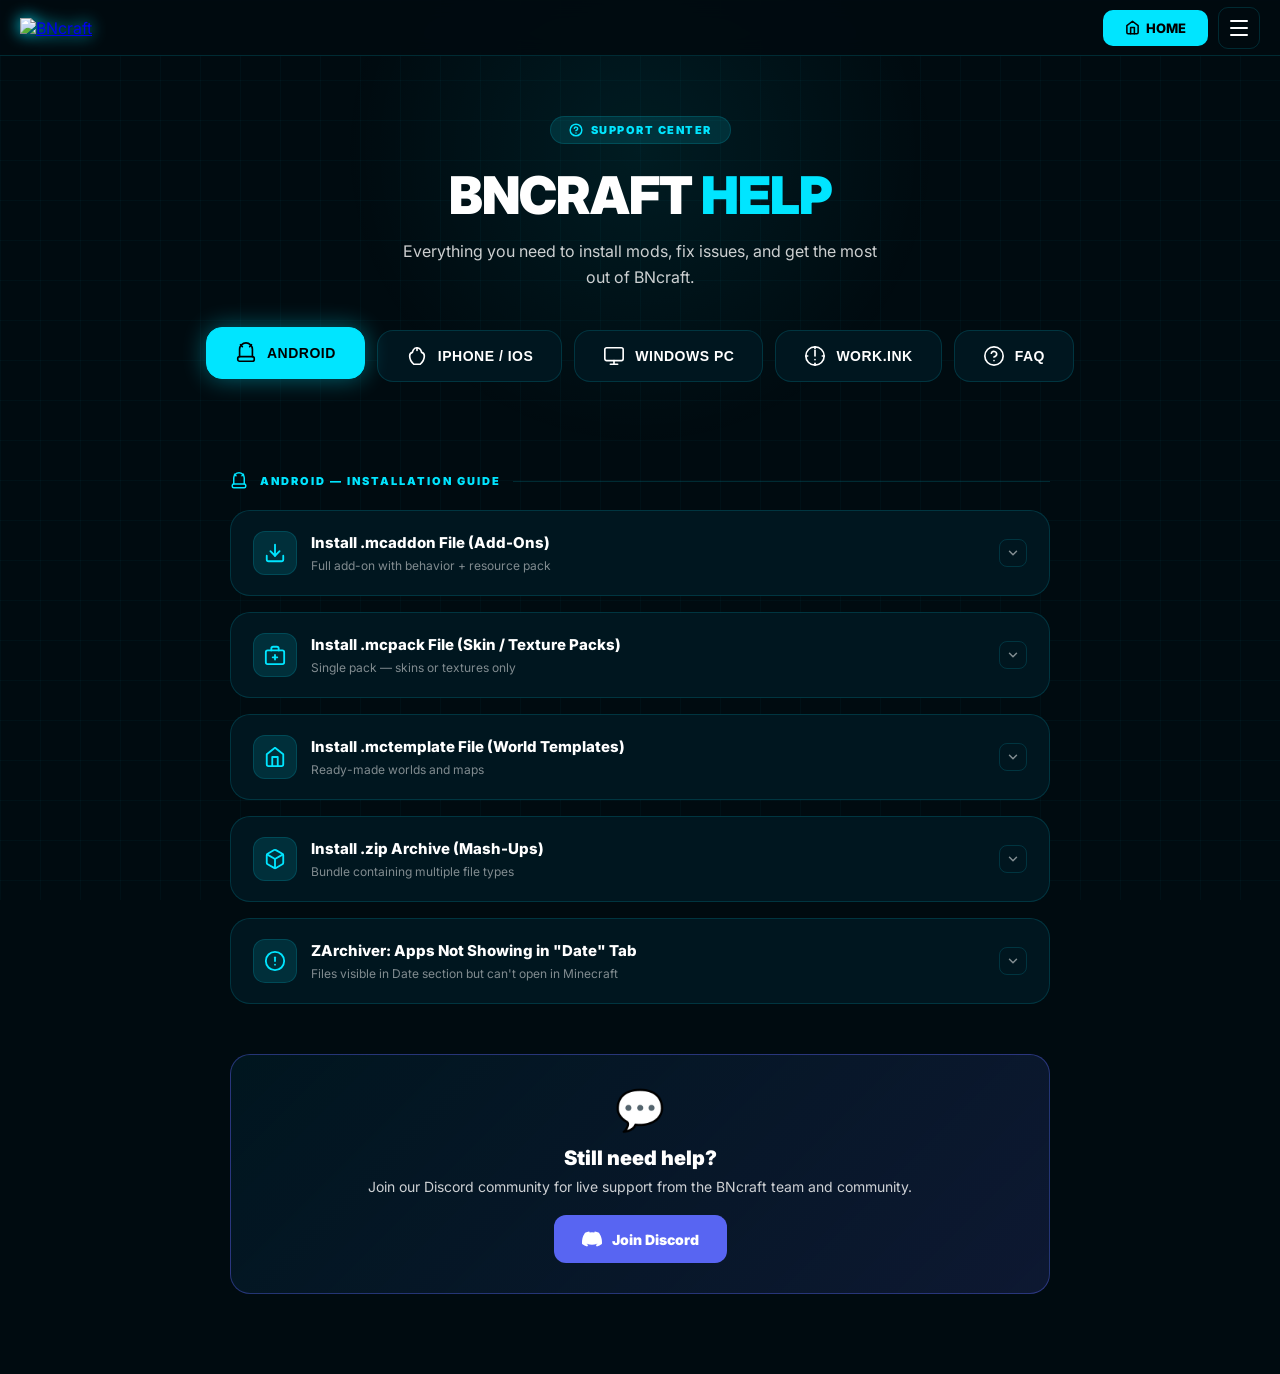
==== commit 0b7d4a30: "Update Help-Center.html" ====
--- a/Help-Center.html
+++ b/Help-Center.html
@@ -722,6 +722,7 @@
             .faq-body { padding:0 16px 16px; }
         }
     </style>
+    <link rel="stylesheet" href="css/bncraft-theme-fonts.css">
 </head>
 <body>
 
--- a/css/bncraft-shared.css
+++ b/css/bncraft-shared.css
@@ -0,0 +1,558 @@
+/* BNcraft shared — settings panel, themes, toggles, search mode */
+
+[data-theme="grayscale"] {
+    --bg-dark: #0a0a0a;
+    --card-bg: #141414;
+    --accent: #e0e0e0;
+    --modal-bg: #111111;
+    --glow: 0 0 20px rgba(255,255,255,0.15);
+    --coin-gold: #c8c8c8;
+    --mash-up-yellow: #d4d4d4;
+    --text-main: #f5f5f5;
+    --text-sub: rgba(245,245,245,0.8);
+    --text-label: rgba(245,245,245,0.45);
+    --nav-bg: rgba(10,10,10,0.96);
+    --grid-color: rgba(255,255,255,0.04);
+    --border-color: rgba(255,255,255,0.18);
+    --border-hover: rgba(255,255,255,0.7);
+    --info-card-bg: rgba(255,255,255,0.05);
+    --desc-bg: rgba(0,0,0,0.35);
+    --menu-item-hover: rgba(255,255,255,0.08);
+}
+
+[data-theme="pink"] {
+    --bg-dark: #120008;
+    --card-bg: #1f0012;
+    --accent: #ff69b4;
+    --modal-bg: #1a000f;
+    --glow: 0 0 25px rgba(255,105,180,0.45);
+    --coin-gold: #ffb6d9;
+    --mash-up-yellow: #ffc0e0;
+    --text-main: #ffffff;
+    --text-sub: rgba(255,255,255,0.85);
+    --text-label: rgba(255,200,230,0.55);
+    --nav-bg: rgba(18,0,8,0.96);
+    --grid-color: rgba(255,105,180,0.04);
+    --border-color: rgba(255,105,180,0.22);
+    --border-hover: rgba(255,105,180,0.85);
+    --info-card-bg: rgba(255,105,180,0.06);
+    --desc-bg: rgba(0,0,0,0.25);
+    --menu-item-hover: rgba(255,105,180,0.1);
+}
+
+.theme-dot[data-t="grayscale"] {
+    background: radial-gradient(circle at 35% 35%, #e8e8e8, #333);
+}
+.theme-dot[data-t="pink"] {
+    background: radial-gradient(circle at 35% 35%, #ff69b4, #4a0028);
+}
+
+[data-font="mono"] body,
+[data-font="mono"] input,
+[data-font="mono"] button,
+[data-font="mono"] select {
+    font-family: 'Space Mono', monospace !important;
+}
+[data-font="rounded"] body,
+[data-font="rounded"] input,
+[data-font="rounded"] button,
+[data-font="rounded"] select {
+    font-family: 'Nunito', sans-serif !important;
+}
+
+.settings-overlay {
+    position: fixed;
+    inset: 0;
+    background: rgba(0,0,0,0.65);
+    z-index: 8000;
+    display: none;
+    backdrop-filter: blur(4px);
+}
+.settings-overlay.open { display: block; }
+
+.settings-panel {
+    display: none;
+    position: fixed;
+    top: 0;
+    right: 0;
+    width: min(420px, 100vw);
+    height: 100%;
+    background: var(--modal-bg);
+    border-left: 1px solid var(--border-color);
+    z-index: 8100;
+    transform: translateX(100%);
+    transition: transform 0.3s ease;
+    overflow-y: auto;
+    box-shadow: -8px 0 40px rgba(0,0,0,0.4);
+}
+.settings-panel.open { transform: translateX(0); display: block; }
+
+.settings-panel-header {
+    display: flex;
+    align-items: center;
+    justify-content: space-between;
+    padding: 20px;
+    border-bottom: 1px solid var(--border-color);
+    position: sticky;
+    top: 0;
+    background: var(--modal-bg);
+    z-index: 2;
+}
+.settings-panel-title {
+    font-family: 'Press Start 2P', cursive;
+    font-size: 11px;
+    color: var(--accent);
+    letter-spacing: 1px;
+}
+.settings-close-btn {
+    background: transparent;
+    border: 1px solid var(--border-color);
+    color: var(--text-main);
+    width: 36px;
+    height: 36px;
+    border-radius: 8px;
+    cursor: pointer;
+    font-size: 18px;
+}
+.settings-panel-body { padding: 12px 16px 40px; }
+
+.settings-section { margin-bottom: 20px; }
+.settings-section-title {
+    font-family: 'Press Start 2P', cursive;
+    font-size: 9px;
+    color: var(--accent);
+    margin-bottom: 12px;
+    letter-spacing: 0.5px;
+}
+.settings-theme-row { justify-content: flex-start !important; }
+
+.settings-row {
+    display: flex;
+    align-items: center;
+    justify-content: space-between;
+    gap: 12px;
+    padding: 14px 0;
+    border-bottom: 1px solid rgba(255,255,255,0.06);
+}
+.settings-row-title {
+    font-weight: 800;
+    font-size: 12px;
+    text-transform: uppercase;
+    color: var(--text-main);
+    letter-spacing: 0.3px;
+}
+.settings-row-desc {
+    font-size: 11px;
+    color: var(--text-label);
+    margin-top: 3px;
+}
+/* Minecraft toggle switch — From Uiverse.io by zl306 */
+.switch {
+    flex-shrink: 0;
+  position: relative;
+  display: flex;
+  flex-direction: column;
+  justify-content: center;
+  align-items: center;
+  gap: 30px;
+  width: 60px;
+  height: 26px;
+}
+
+.toggle {
+  opacity: 0;
+  width: 0;
+  height: 0;
+}
+
+.slider {
+  image-rendering: pixelated;
+  position: absolute;
+  cursor: pointer;
+  top: 0;
+  left: 0;
+  right: 0;
+  bottom: 0;
+  background: url([data-uri]);
+  background-size: 100% 100%;
+  transition: 0.3s;
+}
+
+.slider:before {
+  box-sizing: border-box;
+  position: absolute;
+  content: "";
+  height: 32px;
+  width: 28px;
+  bottom: 0px;
+  background: url([data-uri]);
+  background-size: 28px 32px;
+  transition: 0.3s;
+}
+
+.toggle:checked + .slider {
+  background: url([data-uri]);
+  background-size: 100% 100%;
+}
+.toggle:checked + .slider:before { transform: translateX(32px); }
+.settings-reset-btn { margin-top: 8px; width: 100%; }
+
+.scroll-progress-bar {
+    position: fixed;
+    top: 0;
+    left: 0;
+    height: 3px;
+    width: 0;
+    background: var(--accent);
+    z-index: 10001;
+    box-shadow: 0 0 8px var(--accent);
+    transition: width 0.08s linear;
+}
+.hide-scroll-progress .scroll-progress-bar { display: none !important; }
+
+.compact-header nav { height: 56px !important; }
+.compact-header .header-section { padding-top: 24px !important; }
+
+.no-page-animations * {
+    animation-duration: 0.001ms !important;
+    transition-duration: 0.05s !important;
+}
+
+.simple-card-hover .mod-card:hover {
+    transform: none !important;
+    box-shadow: none !important;
+}
+
+.card-hide-ratings .card-rating-badge,
+.card-hide-ratings .card-stars { display: none !important; }
+.card-hide-creator .card-studio { display: none !important; }
+.card-hide-type .type-badge { display: none !important; }
+.card-hide-price .card-price { display: none !important; }
+
+.search-bar {
+    display: flex;
+    align-items: stretch;
+    width: 100%;
+    max-width: 100%;
+    margin-bottom: 20px;
+    border: 1px solid var(--border-color);
+    border-radius: 14px;
+    background: var(--info-card-bg);
+    overflow: hidden;
+    transition: border-color 0.25s, box-shadow 0.25s;
+}
+.search-bar:focus-within {
+    border-color: var(--accent);
+    box-shadow: 0 0 0 1px var(--accent), var(--glow);
+}
+.search-mode-group {
+    display: flex;
+    flex-shrink: 0;
+    border-right: 1px solid var(--border-color);
+    background: rgba(0,0,0,0.2);
+}
+.search-mode-btn {
+    width: 44px;
+    height: 48px;
+    border: none;
+    background: transparent;
+    color: var(--text-label);
+    cursor: pointer;
+    display: flex;
+    align-items: center;
+    justify-content: center;
+    transition: background 0.2s, color 0.2s;
+    padding: 0;
+}
+.search-mode-btn:hover { color: var(--accent); background: var(--menu-item-hover); }
+.search-mode-btn.active {
+    color: var(--accent);
+    background: rgba(0,0,0,0.35);
+    box-shadow: inset 0 -2px 0 var(--accent);
+}
+.search-mode-btn svg { width: 18px; height: 18px; stroke: currentColor; fill: none; stroke-width: 2; }
+.search-field-wrap { flex: 1; min-width: 0; display: flex; align-items: center; }
+.search-bar .search-input {
+    flex: 1;
+    min-width: 0;
+    border: none !important;
+    background: transparent !important;
+    margin: 0 !important;
+    padding: 14px 12px !important;
+    font-size: 15px;
+    text-align: left;
+    outline: none;
+    color: var(--text-main);
+}
+.search-bar .search-input::placeholder { color: var(--text-label); }
+.search-go-btn {
+    flex-shrink: 0;
+    width: 48px;
+    height: 48px;
+    border: none;
+    border-left: 1px solid var(--border-color);
+    background: transparent !important;
+    box-shadow: none;
+    border-radius: 0;
+    color: var(--accent);
+    cursor: pointer;
+    display: flex;
+    align-items: center;
+    justify-content: center;
+    transition: color 0.2s, transform 0.15s;
+}
+.search-go-btn:hover { color: var(--text-main); transform: scale(1.05); }
+.search-go-btn svg { width: 20px; height: 20px; stroke: currentColor; fill: none; stroke-width: 2.5; }
+
+.filter-bar {
+    width: 100%;
+    max-width: 100%;
+    box-sizing: border-box;
+    overflow: visible;
+}
+.filter-group {
+    min-width: 0;
+    max-width: 100%;
+}
+.filter-group.range-group {
+    overflow: visible;
+}
+.dual-range-wrap {
+    width: 100%;
+    max-width: 100%;
+    box-sizing: border-box;
+    overflow: visible;
+    position: relative;
+    height: 40px;
+    padding: 0 14px;
+}
+.dual-range-wrap input[type=range] {
+    max-width: none;
+    width: calc(100% + 28px);
+    margin-left: -14px;
+}
+#minSizeSlider, #minCoinSlider { z-index: 3; }
+#maxSizeSlider, #maxCoinSlider { z-index: 4; }
+
+.modal-link-btn {
+    width: 32px;
+    height: 32px;
+    background: rgba(0,0,0,0.82);
+    border: 1px solid var(--accent);
+    color: var(--accent);
+    border-radius: 50%;
+    cursor: pointer;
+    display: flex;
+    align-items: center;
+    justify-content: center;
+    transition: all 0.25s ease;
+}
+.modal-link-btn:hover { background: var(--accent); color: #000; }
+.modal-link-btn.copied { background: #00cc66; border-color: #00cc66; color: #000; }
+.modal-link-btn svg { width: 15px; height: 15px; stroke: currentColor; fill: none; stroke-width: 2; }
+
+.discord-banner.is-hidden { display: none !important; }
+
+.settings-cookie-text {
+    font-size: 12px;
+    color: var(--text-label);
+    line-height: 1.55;
+    margin-bottom: 12px;
+}
+.settings-cookie-btn {
+    width: 100%;
+    padding: 12px;
+    border-radius: 10px;
+    border: 1px solid var(--border-color);
+    background: var(--info-card-bg);
+    color: var(--text-main);
+    font-weight: 700;
+    cursor: pointer;
+    transition: 0.2s;
+}
+.settings-cookie-btn.accepted {
+    border-color: var(--accent);
+    color: var(--accent);
+}
+.settings-cookie-btn:hover { border-color: var(--accent); }
+
+.empty-state.link-help { text-align: center; }
+.empty-state.link-help span {
+    display: block;
+    text-align: center;
+    max-width: 520px;
+    margin: 0 auto;
+    line-height: 1.6;
+    font-size: 13px;
+}
+.empty-state.link-help code {
+    display: block;
+    margin: 10px auto 0;
+    padding: 10px;
+    max-width: 520px;
+    text-align: left;
+    background: rgba(0,0,0,0.35);
+    border: 1px solid var(--border-color);
+    border-radius: 8px;
+    font-size: 11px;
+    word-break: break-all;
+    color: var(--accent);
+}
+@media (max-width: 640px) {
+    .search-bar { flex-wrap: wrap; }
+    .search-mode-group {
+        width: 100%;
+        border-right: none;
+        border-bottom: 1px solid var(--border-color);
+        justify-content: space-between;
+    }
+    .search-mode-btn { flex: 1; }
+    .search-field-wrap { order: 2; flex: 1 1 calc(100% - 48px); min-width: 0; }
+    .search-go-btn { order: 3; }
+}
+
+.mod-card img.card-img {
+    opacity: 0;
+    transition: opacity 0.35s ease;
+}
+.mod-card img.card-img.loaded { opacity: 1; }
+
+.favorites-realms-banner {
+    text-align: center;
+    padding: 10px 16px;
+    margin: 0 auto 16px;
+    max-width: 1200px;
+    width: 95%;
+    background: var(--info-card-bg);
+    border: 1px solid var(--border-color);
+    border-radius: 12px;
+    font-size: 13px;
+    font-weight: 700;
+    color: var(--accent);
+}
+
+.cat-btn.realms-cat.active {
+    background: linear-gradient(135deg, #00c853, #69f0ae);
+    color: #000;
+    border-color: #00c853;
+}
+
+.stat-realms .stat-icon-wrap { background: rgba(0,200,83,0.15); }
+
+.settings-stats-grid {
+    display: grid;
+    grid-template-columns: 1fr 1fr;
+    gap: 8px;
+}
+.settings-stats-grid .stat-card {
+    background: var(--info-card-bg);
+    border: 1px solid var(--border-color);
+    border-radius: 12px;
+    padding: 11px 12px;
+    display: flex;
+    align-items: center;
+    gap: 10px;
+}
+.settings-stats-grid .stat-card.full-width { grid-column: 1 / -1; }
+.settings-stats-grid .stat-icon-wrap {
+    width: 32px;
+    height: 32px;
+    border-radius: 8px;
+    flex-shrink: 0;
+    background: rgba(255,255,255,0.07);
+    display: flex;
+    align-items: center;
+    justify-content: center;
+}
+.settings-stats-grid .stat-number { font-size: 18px; font-weight: 900; }
+.settings-stats-grid .stat-sublabel { font-size: 8px; font-weight: 800; text-transform: uppercase; color: var(--text-label); }
+
+body.settings-open { overflow: hidden; }
+    
+[data-font="minecraft"] body,
+[data-font="minecraft"] input,
+[data-font="minecraft"] button,
+[data-font="minecraft"] select {
+    font-family: 'Press Start 2P', cursive !important;
+}
+[data-font="alt"] body,
+[data-font="alt"] input,
+[data-font="alt"] button,
+[data-font="alt"] select {
+    font-family: 'Outfit', sans-serif !important;
+}
+
+.font-options { display:flex; flex-direction:column; gap:6px; }
+.font-opt {
+    background: var(--info-card-bg);    border: 1px solid var(--border-color);
+    color: var(--text-sub);
+    padding: 9px 14px;
+    border-radius: 10px;
+    cursor: pointer;
+    font-size: 13px;
+    font-weight: 700;
+    transition: .2s;
+    text-align: left;
+    width: 100%;
+}
+.font-opt:hover { border-color: var(--accent); color: var(--accent); }
+.font-opt.active-font { background: var(--accent); color: #000; border-color: var(--accent); }
+.font-opt[data-f="minecraft"] { font-family: 'Press Start 2P', cursive; font-size: 10px; }
+.font-opt[data-f="alt"] { font-family: 'Outfit', sans-serif; }
+
+.reset-defaults-btn {
+    display: flex;
+    align-items: center;
+    gap: 12px;
+    padding: 12px 16px;
+    border-radius: 10px;
+    cursor: pointer;
+    text-decoration: none;
+    color: #ff6b6b;
+    font-weight: 700;
+    font-size: 14px;
+    transition: .2s;
+    background: transparent;
+    border: 1px solid rgba(255,107,107,0.25);
+    width: 100%;
+    text-align: left;
+    margin-top: 4px;
+}
+.reset-defaults-btn:hover { background: rgba(255,107,107,0.1); border-color: rgba(255,107,107,0.6); }
+.reset-defaults-btn svg {
+    width: 18px; height: 18px; flex-shrink: 0;
+    stroke: currentColor; fill: none; stroke-width: 2;
+    stroke-linecap: round; stroke-linejoin: round;
+}
+
+.theme-dots-row { display: flex; flex-wrap: wrap; gap: 8px; justify-content: flex-start; padding-bottom: 6px; }
+.theme-dot-wrap { display: flex; flex-direction: column; align-items: center; gap: 4px; }
+.theme-dot {
+    width: 32px; height: 32px; border-radius: 50%;
+    cursor: pointer; border: 2px solid transparent; transition: .25s;
+}
+.theme-dot:hover { transform: scale(1.15); }
+.theme-dot.active-theme { border-color: var(--text-main); box-shadow: 0 0 8px rgba(255,255,255,0.35); }
+.theme-dot[data-t="blue"] { background: radial-gradient(circle at 35% 35%, #00e5ff, #002d3f); }
+.theme-dot[data-t="purple"] { background: radial-gradient(circle at 35% 35%, #bf00ff, #200035); }
+.theme-dot[data-t="red"] { background: radial-gradient(circle at 35% 35%, #ff2222, #380000); }
+.theme-dot[data-t="green"] { background: radial-gradient(circle at 35% 35%, #00ff88, #003015); }
+.theme-dot[data-t="yellow"] { background: radial-gradient(circle at 35% 35%, #ffe000, #302e00); }
+.theme-dot[data-t="orange"] { background: radial-gradient(circle at 35% 35%, #ff8c00, #351c00); }
+.theme-dot[data-t="white"] { background: radial-gradient(circle at 35% 35%, #ffffff, #aabbd0); border-color: #bbb; }
+.theme-dot-lbl { font-size: 9px; font-weight: 700; text-transform: uppercase; color: var(--text-label); }
+
+.other-hide-source .meta-chip.source-chip,
+.other-hide-source .info-card.source-info { display: none !important; }
+.other-hide-size .meta-chip.size-chip,
+.other-hide-size .info-card.size-info { display: none !important; }
+.other-hide-versions .ver-badge,
+.other-hide-versions .info-card.versions-info { display: none !important; }
+.other-hide-desc .mod-desc-preview,
+.other-hide-desc #m-desc { display: none !important; }
+
+.settings-stats-grid .stat-icon-wrap svg {
+    width: 18px; height: 18px;
+    stroke: var(--accent); fill: none; stroke-width: 2;
+    stroke-linecap: round; stroke-linejoin: round;
+}
--- a/css/bncraft-theme-fonts.css
+++ b/css/bncraft-theme-fonts.css
@@ -0,0 +1,319 @@
+@import url('https://fonts.googleapis.com/css2?family=Barlow:wght@400;600;700;800;900&family=Exo+2:wght@400;600;700;800;900&family=JetBrains+Mono:wght@400;600;700;800&family=Orbitron:wght@500;700;800;900&family=Poppins:wght@400;600;700;800;900&family=Rajdhani:wght@500;600;700&display=swap');
+
+[data-theme="aurora"] {
+    --bg-dark: #061112;
+    --card-bg: #0c1d1e;
+    --accent: #72ffd2;
+    --modal-bg: #081719;
+    --glow: 0 0 25px rgba(114,255,210,0.36);
+    --coin-gold: #ffd45f;
+    --mash-up-yellow: #e7ff83;
+    --text-main: #f5fffb;
+    --text-sub: rgba(245,255,251,0.82);
+    --text-label: rgba(245,255,251,0.55);
+    --nav-bg: rgba(6,17,18,0.95);
+    --grid-color: rgba(114,255,210,0.035);
+    --border-color: rgba(114,255,210,0.22);
+    --border-hover: rgba(114,255,210,0.78);
+    --info-card-bg: rgba(255,255,255,0.05);
+    --desc-bg: rgba(0,0,0,0.22);
+    --menu-item-hover: rgba(114,255,210,0.1);
+}
+
+[data-theme="cyber"] {
+    --bg-dark: #070912;
+    --card-bg: #101322;
+    --accent: #37f7ff;
+    --modal-bg: #0c0f1d;
+    --glow: 0 0 25px rgba(55,247,255,0.38);
+    --coin-gold: #ffdb66;
+    --mash-up-yellow: #ff46d6;
+    --text-main: #f8fbff;
+    --text-sub: rgba(248,251,255,0.82);
+    --text-label: rgba(248,251,255,0.55);
+    --nav-bg: rgba(7,9,18,0.95);
+    --grid-color: rgba(55,247,255,0.04);
+    --border-color: rgba(55,247,255,0.22);
+    --border-hover: rgba(255,70,214,0.8);
+    --info-card-bg: rgba(255,255,255,0.055);
+    --desc-bg: rgba(0,0,0,0.24);
+    --menu-item-hover: rgba(255,70,214,0.1);
+}
+
+[data-theme="emerald"] {
+    --bg-dark: #06110b;
+    --card-bg: #0d1f14;
+    --accent: #6dff83;
+    --modal-bg: #09180f;
+    --glow: 0 0 25px rgba(109,255,131,0.34);
+    --coin-gold: #d8ff76;
+    --mash-up-yellow: #bcff68;
+    --text-main: #f5fff7;
+    --text-sub: rgba(245,255,247,0.82);
+    --text-label: rgba(245,255,247,0.55);
+    --nav-bg: rgba(6,17,11,0.95);
+    --grid-color: rgba(109,255,131,0.035);
+    --border-color: rgba(109,255,131,0.22);
+    --border-hover: rgba(109,255,131,0.78);
+    --info-card-bg: rgba(255,255,255,0.05);
+    --desc-bg: rgba(0,0,0,0.23);
+    --menu-item-hover: rgba(109,255,131,0.1);
+}
+
+[data-theme="volcano"] {
+    --bg-dark: #120906;
+    --card-bg: #21110c;
+    --accent: #ff6b35;
+    --modal-bg: #190c08;
+    --glow: 0 0 25px rgba(255,107,53,0.36);
+    --coin-gold: #ffcd4b;
+    --mash-up-yellow: #ffb347;
+    --text-main: #fff8f4;
+    --text-sub: rgba(255,248,244,0.82);
+    --text-label: rgba(255,248,244,0.55);
+    --nav-bg: rgba(18,9,6,0.95);
+    --grid-color: rgba(255,107,53,0.035);
+    --border-color: rgba(255,107,53,0.23);
+    --border-hover: rgba(255,205,75,0.75);
+    --info-card-bg: rgba(255,255,255,0.052);
+    --desc-bg: rgba(0,0,0,0.25);
+    --menu-item-hover: rgba(255,205,75,0.1);
+}
+
+[data-theme="ice"] {
+    --bg-dark: #eef7ff;
+    --card-bg: #ffffff;
+    --accent: #168fff;
+    --modal-bg: #f7fbff;
+    --glow: 0 0 20px rgba(22,143,255,0.24);
+    --coin-gold: #a66a00;
+    --mash-up-yellow: #bb7700;
+    --text-main: #102033;
+    --text-sub: rgba(16,32,51,0.74);
+    --text-label: rgba(16,32,51,0.52);
+    --nav-bg: rgba(238,247,255,0.97);
+    --grid-color: rgba(22,143,255,0.06);
+    --border-color: rgba(22,143,255,0.2);
+    --border-hover: rgba(22,143,255,0.75);
+    --info-card-bg: rgba(0,0,0,0.04);
+    --desc-bg: rgba(0,0,0,0.04);
+    --menu-item-hover: rgba(22,143,255,0.09);
+}
+
+[data-theme="sunset"] {
+    --bg-dark: #100b12;
+    --card-bg: #201524;
+    --accent: #ffb45c;
+    --modal-bg: #180f1c;
+    --glow: 0 0 25px rgba(255,180,92,0.34);
+    --coin-gold: #ffd166;
+    --mash-up-yellow: #ff69b4;
+    --text-main: #fff8f0;
+    --text-sub: rgba(255,248,240,0.82);
+    --text-label: rgba(255,248,240,0.56);
+    --nav-bg: rgba(16,11,18,0.95);
+    --grid-color: rgba(255,180,92,0.035);
+    --border-color: rgba(255,180,92,0.22);
+    --border-hover: rgba(255,105,180,0.78);
+    --info-card-bg: rgba(255,255,255,0.055);
+    --desc-bg: rgba(0,0,0,0.24);
+    --menu-item-hover: rgba(255,105,180,0.1);
+}
+
+[data-theme="royal"] {
+    --bg-dark: #090913;
+    --card-bg: #131323;
+    --accent: #b9a8ff;
+    --modal-bg: #0e0e1d;
+    --glow: 0 0 25px rgba(185,168,255,0.34);
+    --coin-gold: #ffda78;
+    --mash-up-yellow: #f4c76f;
+    --text-main: #fbfaff;
+    --text-sub: rgba(251,250,255,0.82);
+    --text-label: rgba(251,250,255,0.56);
+    --nav-bg: rgba(9,9,19,0.95);
+    --grid-color: rgba(185,168,255,0.035);
+    --border-color: rgba(185,168,255,0.24);
+    --border-hover: rgba(255,218,120,0.78);
+    --info-card-bg: rgba(255,255,255,0.055);
+    --desc-bg: rgba(0,0,0,0.24);
+    --menu-item-hover: rgba(255,218,120,0.1);
+}
+
+[data-theme="matrix"] {
+    --bg-dark: #020806;
+    --card-bg: #07140f;
+    --accent: #22ff66;
+    --modal-bg: #04100b;
+    --glow: 0 0 25px rgba(34,255,102,0.32);
+    --coin-gold: #b7ff4a;
+    --mash-up-yellow: #79ff55;
+    --text-main: #edfff2;
+    --text-sub: rgba(237,255,242,0.8);
+    --text-label: rgba(237,255,242,0.5);
+    --nav-bg: rgba(2,8,6,0.96);
+    --grid-color: rgba(34,255,102,0.04);
+    --border-color: rgba(34,255,102,0.22);
+    --border-hover: rgba(34,255,102,0.78);
+    --info-card-bg: rgba(255,255,255,0.045);
+    --desc-bg: rgba(0,0,0,0.3);
+    --menu-item-hover: rgba(34,255,102,0.1);
+}
+
+[data-theme="candy"] {
+    --bg-dark: #fff5fb;
+    --card-bg: #ffffff;
+    --accent: #f04fa8;
+    --modal-bg: #fffafd;
+    --glow: 0 0 20px rgba(240,79,168,0.22);
+    --coin-gold: #9b6400;
+    --mash-up-yellow: #c45d00;
+    --text-main: #23121d;
+    --text-sub: rgba(35,18,29,0.74);
+    --text-label: rgba(35,18,29,0.52);
+    --nav-bg: rgba(255,245,251,0.97);
+    --grid-color: rgba(240,79,168,0.055);
+    --border-color: rgba(240,79,168,0.2);
+    --border-hover: rgba(0,160,210,0.7);
+    --info-card-bg: rgba(0,0,0,0.04);
+    --desc-bg: rgba(0,0,0,0.04);
+    --menu-item-hover: rgba(0,160,210,0.08);
+}
+
+[data-theme="midnight"] {
+    --bg-dark: #030916;
+    --card-bg: #0b1426;
+    --accent: #7cc7ff;
+    --modal-bg: #071020;
+    --glow: 0 0 25px rgba(124,199,255,0.34);
+    --coin-gold: #b7e4ff;
+    --mash-up-yellow: #a0ffd2;
+    --text-main: #f4f9ff;
+    --text-sub: rgba(244,249,255,0.82);
+    --text-label: rgba(244,249,255,0.54);
+    --nav-bg: rgba(3,9,22,0.96);
+    --grid-color: rgba(124,199,255,0.035);
+    --border-color: rgba(124,199,255,0.22);
+    --border-hover: rgba(160,255,210,0.75);
+    --info-card-bg: rgba(255,255,255,0.052);
+    --desc-bg: rgba(0,0,0,0.26);
+    --menu-item-hover: rgba(160,255,210,0.1);
+}
+
+[data-font="display"] body,
+[data-font="display"] input,
+[data-font="display"] button,
+[data-font="display"] select { font-family: 'Orbitron', 'Inter', sans-serif !important; }
+
+[data-font="tech"] body,
+[data-font="tech"] input,
+[data-font="tech"] button,
+[data-font="tech"] select { font-family: 'Rajdhani', 'Inter', sans-serif !important; }
+
+[data-font="headline"] body,
+[data-font="headline"] input,
+[data-font="headline"] button,
+[data-font="headline"] select { font-family: 'Exo 2', 'Inter', sans-serif !important; }
+
+[data-font="clean"] body,
+[data-font="clean"] input,
+[data-font="clean"] button,
+[data-font="clean"] select { font-family: 'Poppins', 'Inter', sans-serif !important; }
+
+[data-font="condensed"] body,
+[data-font="condensed"] input,
+[data-font="condensed"] button,
+[data-font="condensed"] select { font-family: 'Barlow', 'Inter', sans-serif !important; }
+
+[data-font="code"] body,
+[data-font="code"] input,
+[data-font="code"] button,
+[data-font="code"] select { font-family: 'JetBrains Mono', 'Space Mono', monospace !important; }
+
+.font-opt[data-f="display"] { font-family: 'Orbitron', sans-serif; }
+.font-opt[data-f="tech"] { font-family: 'Rajdhani', sans-serif; font-size: 15px; }
+.font-opt[data-f="headline"] { font-family: 'Exo 2', sans-serif; }
+.font-opt[data-f="clean"] { font-family: 'Poppins', sans-serif; }
+.font-opt[data-f="condensed"] { font-family: 'Barlow', sans-serif; }
+.font-opt[data-f="code"] { font-family: 'JetBrains Mono', monospace; font-size: 12px; }
+
+.settings-theme-row {
+    display: grid !important;
+    grid-template-columns: repeat(auto-fit, minmax(92px, 1fr));
+    gap: 10px !important;
+    justify-content: stretch !important;
+}
+
+.theme-dot-wrap {
+    align-items: stretch !important;
+    gap: 7px !important;
+    padding: 8px !important;
+    border: 1px solid var(--border-color);
+    border-radius: 10px;
+    background: var(--info-card-bg);
+    cursor: pointer;
+    transition: border-color .2s ease, transform .2s ease, background .2s ease;
+}
+
+.theme-dot-wrap:hover {
+    border-color: var(--accent);
+    background: var(--menu-item-hover);
+    transform: translateY(-2px);
+}
+
+.theme-dot {
+    width: 100% !important;
+    height: 34px !important;
+    border-radius: 8px !important;
+    border: 1px solid rgba(255,255,255,0.18) !important;
+    position: relative;
+    overflow: hidden;
+}
+
+.theme-dot:hover {
+    transform: none !important;
+}
+
+.theme-dot.active-theme {
+    border-color: var(--accent) !important;
+    box-shadow: 0 0 0 2px rgba(255,255,255,0.18), var(--glow) !important;
+}
+
+.theme-dot.active-theme::after {
+    content: "";
+    position: absolute;
+    right: 8px;
+    top: 8px;
+    width: 14px;
+    height: 14px;
+    border-radius: 50%;
+    background: var(--accent);
+    box-shadow: 0 0 0 2px rgba(0,0,0,0.35);
+}
+
+.theme-dot-lbl {
+    font-size: 10px !important;
+    text-align: center;
+    line-height: 1.2;
+    color: var(--text-sub) !important;
+}
+
+.theme-dot[data-t="blue"] { background: linear-gradient(135deg, #00e5ff, #006f91 55%, #00161f) !important; }
+.theme-dot[data-t="purple"] { background: linear-gradient(135deg, #bf00ff, #6b14c9 55%, #12001e) !important; }
+.theme-dot[data-t="red"] { background: linear-gradient(135deg, #ff4a4a, #b00018 55%, #1e0000) !important; }
+.theme-dot[data-t="green"] { background: linear-gradient(135deg, #00ff88, #008f54 55%, #001d10) !important; }
+.theme-dot[data-t="yellow"] { background: linear-gradient(135deg, #ffe66d, #b99d00 55%, #1c1c00) !important; }
+.theme-dot[data-t="orange"] { background: linear-gradient(135deg, #ffb347, #ff7a00 55%, #1e1000) !important; }
+.theme-dot[data-t="white"] { background: linear-gradient(135deg, #ffffff, #d9e7f7 55%, #aabbd0) !important; }
+.theme-dot[data-t="grayscale"] { background: linear-gradient(135deg, #f2f2f2, #777 55%, #141414) !important; }
+.theme-dot[data-t="pink"] { background: linear-gradient(135deg, #ff9ed0, #ff4ca0 55%, #1f0012) !important; }
+.theme-dot[data-t="aurora"] { background: linear-gradient(135deg, #72ffd2, #335cff 55%, #091c22) !important; }
+.theme-dot[data-t="cyber"] { background: linear-gradient(135deg, #37f7ff, #ff46d6 55%, #070912) !important; }
+.theme-dot[data-t="emerald"] { background: linear-gradient(135deg, #6dff83, #0b5f39 55%, #06110b) !important; }
+.theme-dot[data-t="volcano"] { background: linear-gradient(135deg, #ffcd4b, #ff6b35 55%, #180804) !important; }
+.theme-dot[data-t="ice"] { background: linear-gradient(135deg, #ffffff, #7cc7ff 55%, #dcefff) !important; }
+.theme-dot[data-t="sunset"] { background: linear-gradient(135deg, #ffb45c, #ff69b4 58%, #100b12) !important; }
+.theme-dot[data-t="royal"] { background: linear-gradient(135deg, #b9a8ff, #ffda78 56%, #080814) !important; }
+.theme-dot[data-t="matrix"] { background: linear-gradient(135deg, #22ff66, #0b4d22 56%, #020806) !important; }
+.theme-dot[data-t="candy"] { background: linear-gradient(135deg, #ffffff, #f04fa8 52%, #63d8ff) !important; }
+.theme-dot[data-t="midnight"] { background: linear-gradient(135deg, #7cc7ff, #a0ffd2 52%, #030916) !important; }
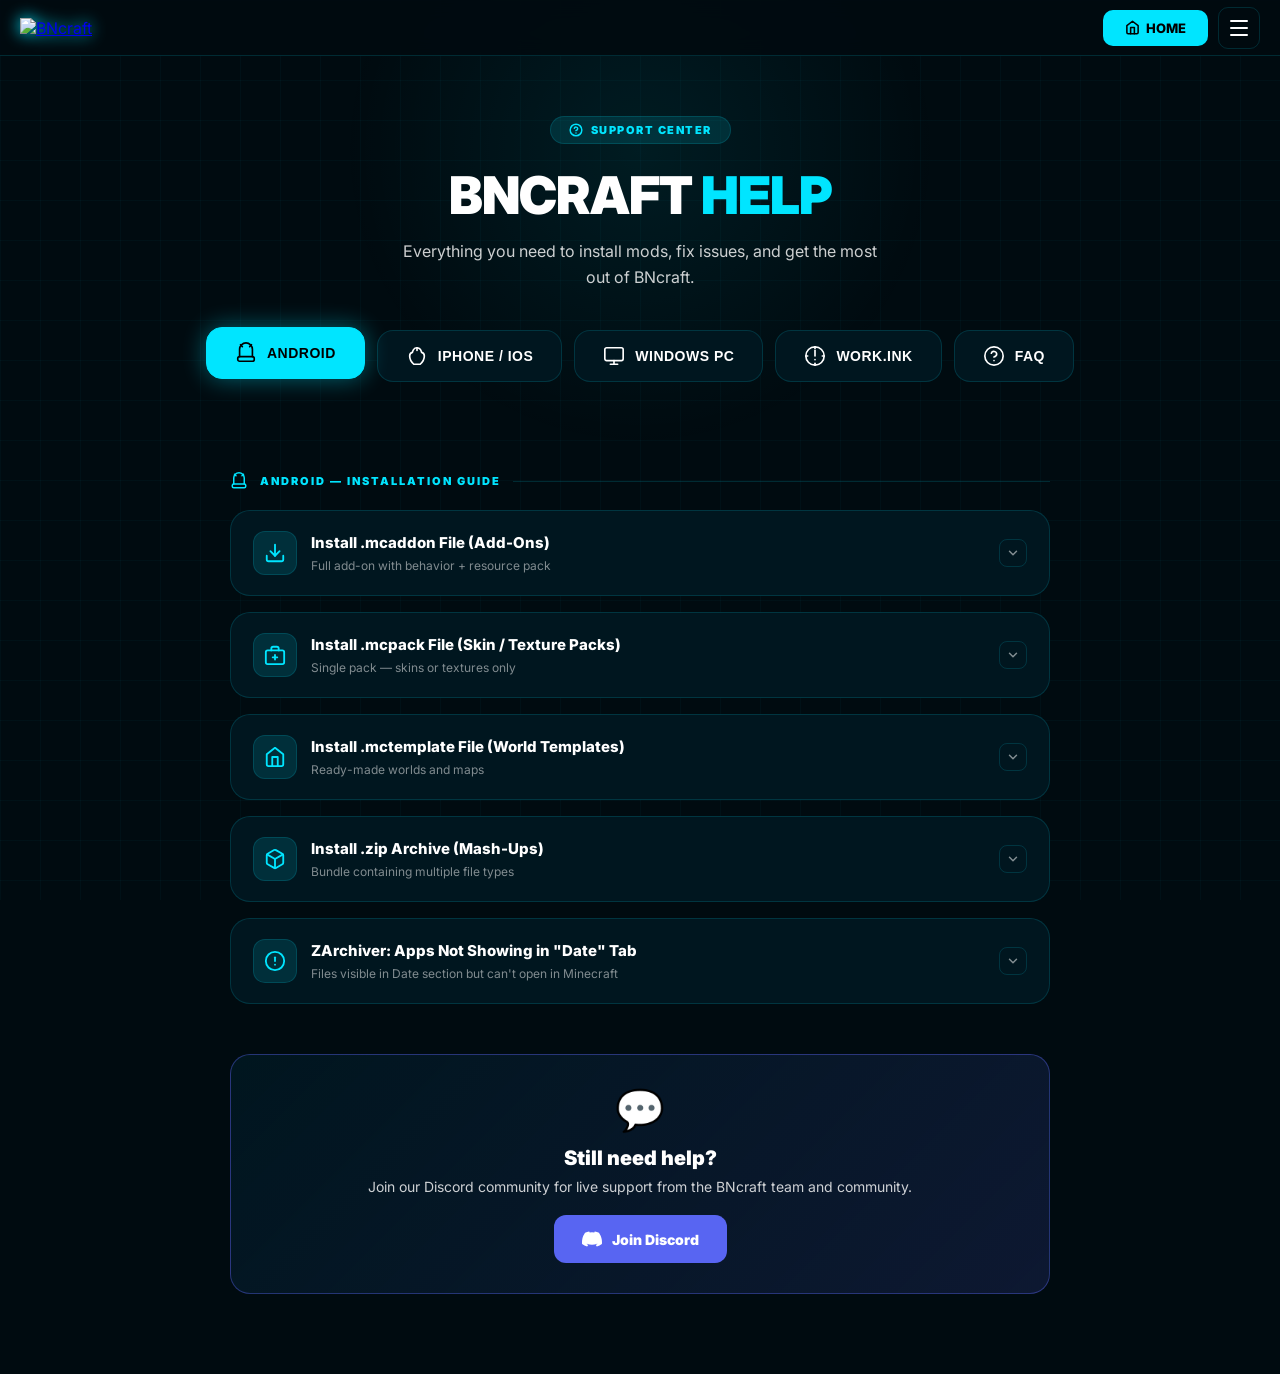
==== commit 934c829c: "Update Help-Center.html" ====
--- a/Help-Center.html
+++ b/Help-Center.html
@@ -789,6 +789,12 @@
         <button class="lang-option" onclick="setLang('ja')" id="lang-ja">
             <span class="lang-flag">🇯🇵</span> 日本語
         </button>
+        <button class="lang-option" onclick="setLang('th')" id="lang-th">
+            <span class="lang-flag">🇹🇭</span> ไทย
+        </button>
+        <button class="lang-option" onclick="setLang('fil')" id="lang-fil">
+            <span class="lang-flag">🇵🇭</span> Filipino
+        </button>
     </div>
 </div>
 
@@ -1855,7 +1861,9 @@
     en: { dir: 'ltr', name: 'English' },
     tr: { dir: 'ltr', name: 'Türkçe' },
     ar: { dir: 'rtl', name: 'العربية' },
-    ja: { dir: 'ltr', name: '日本語' }
+    ja: { dir: 'ltr', name: '日本語' },
+    th: { dir: 'ltr', name: 'ไทย' },
+    fil: { dir: 'ltr', name: 'Filipino' }
 };
 
 const TRANSLATIONS = {
@@ -2827,6 +2835,490 @@
         discord_btn: 'Discordに参加する'
     }
 };
+
+TRANSLATIONS.th = Object.assign({}, TRANSLATIONS.en, {
+    nav_home: 'หน้าแรก',
+    menu_home: 'หน้าแรก',
+    menu_social: 'โซเชียลมีเดีย',
+    menu_tutorial: 'วิธีใช้งาน',
+    menu_mods: 'ม็อดอื่นๆ',
+    menu_language: 'ภาษา',
+    menu_themes: 'ธีม',
+    menu_help: 'ศูนย์ช่วยเหลือ',
+    theme_select: 'เลือกธีม',
+    hero_badge: 'ศูนย์ช่วยเหลือ',
+    hero_title: 'BNcraft <span>ช่วยเหลือ</span>',
+    hero_sub: 'รวมวิธีติดตั้งม็อด แก้ปัญหาที่พบบ่อย และใช้งาน BNcraft ให้สะดวกที่สุด',
+    tab_android: 'Android',
+    tab_ios: 'iPhone / iOS',
+    tab_pc: 'Windows PC',
+    tab_workink: 'Work.ink',
+    tab_faq: 'คำถามที่พบบ่อย',
+    android_install_title: 'Android — วิธีติดตั้ง',
+    android_mcaddon_title: 'ติดตั้งไฟล์ .mcaddon (Add-Ons)',
+    android_mcaddon_sub: 'แอดออนเต็มแบบ มีทั้ง behavior pack และ resource pack',
+    a1_s1_title: 'ดาวน์โหลดไฟล์',
+    a1_s1_desc: 'ดาวน์โหลดไฟล์ Add-On (.mcaddon) จากเว็บ BNcraft ไฟล์จะถูกเก็บไว้ในโฟลเดอร์ Downloads ของเครื่อง',
+    a1_s2_title: 'เปิดด้วยแอปจัดการไฟล์',
+    a1_s2_desc: 'เปิดแอป File Manager ในมือถือ แล้วเข้าไปที่โฟลเดอร์ Downloads',
+    a1_s3_title: 'แตะไฟล์ .mcaddon หนึ่งครั้ง',
+    a1_s3_desc: 'มือถือจะถามว่าจะเปิดไฟล์ด้วยแอปไหน ให้เลือก Minecraft จากรายการ',
+    a1_s4_title: 'รอให้นำเข้าเสร็จ',
+    a1_s4_desc: 'Minecraft จะเปิดขึ้นเองและขึ้นว่า Import started รอจนเห็นข้อความ Successfully imported',
+    a1_s5_title: 'เปิดใช้งานในโลกของคุณ',
+    a1_s5_desc: 'สร้างหรือแก้ไขโลก → เลื่อนไปที่ Resource Packs และ Behavior Packs → เปิดใช้งานทั้งสองส่วน แล้วกด Play',
+    android_mcpack_title: 'ติดตั้งไฟล์ .mcpack (สกิน / เท็กซ์เจอร์)',
+    android_mcpack_sub: 'แพ็กเดี่ยว สำหรับสกินหรือเท็กซ์เจอร์',
+    a2_s1_title: 'ดาวน์โหลดไฟล์ .mcpack',
+    a2_s1_desc: 'ดาวน์โหลด skin pack หรือ texture pack (.mcpack) จาก BNcraft ไฟล์จะอยู่ในโฟลเดอร์ Downloads',
+    a2_s2_title: 'แตะไฟล์เพื่อเปิด',
+    a2_s2_desc: 'เปิด File Manager ไปที่ Downloads แล้วแตะไฟล์ .mcpack จากนั้นเลือก Minecraft เมื่อระบบถาม',
+    a2_s3_title: 'เช็กว่านำเข้าสำเร็จ',
+    a2_s3_desc: 'Minecraft จะนำเข้าแพ็กและแสดงข้อความสำเร็จ ถ้าเป็น skin pack ให้ไปที่ Appearance แล้วเลือกสกินใหม่ ถ้าเป็น texture pack ให้เปิดใน world settings ใต้ Resource Packs',
+    android_mctemplate_title: 'ติดตั้งไฟล์ .mctemplate (World Templates)',
+    android_mctemplate_sub: 'โลกและแมปที่ทำไว้พร้อมเล่น',
+    a3_s1_title: 'ดาวน์โหลดไฟล์ .mctemplate',
+    a3_s1_desc: 'ดาวน์โหลดไฟล์ World Template จาก BNcraft ไฟล์จะถูกเก็บใน Downloads',
+    a3_s2_title: 'เปิดด้วย Minecraft',
+    a3_s2_desc: 'แตะไฟล์ใน File Manager แล้วเลือก Minecraft เทมเพลตจะถูกนำเข้าอัตโนมัติ',
+    a3_s3_title: 'หาไฟล์ใน World Templates',
+    a3_s3_desc: 'ใน Minecraft ให้ไปที่ Create New World → Templates → My Templates เลือกเทมเพลต แล้วสร้างโลกใหม่จากไฟล์นั้น',
+    a3_note: 'World Template ใช้สร้างโลกใหม่เท่านั้น ไม่ได้แก้ไขโลกเดิมที่มีอยู่',
+    android_zip_title: 'ติดตั้งไฟล์ .zip (Mash-Ups)',
+    android_zip_sub: 'ไฟล์รวมที่มีหลายชนิดอยู่ข้างใน',
+    android_zip_warn: 'ไฟล์ .zip แบบ Mash-Up จะมีไฟล์หลายอย่างอยู่ข้างใน เช่น world template, skin pack และ texture pack ต้องแตกไฟล์ก่อน แล้วติดตั้งทีละไฟล์',
+    a4_s1_title: 'ติดตั้ง ZArchiver',
+    a4_s1_desc: 'ดาวน์โหลด ZArchiver จาก Google Play Store ได้ฟรี เป็นแอปที่สะดวกมากสำหรับแตกไฟล์ .zip บน Android',
+    a4_s2_title: 'เปิด .zip ด้วย ZArchiver',
+    a4_s2_desc: 'เปิด ZArchiver เข้าไปที่โฟลเดอร์ Downloads แล้วแตะไฟล์ .zip เลือก Extract here หรือ Extract to folder',
+    a4_s3_title: 'ดูว่าในไฟล์มีอะไรบ้าง',
+    a4_s3_desc: 'หลังแตกไฟล์ คุณอาจเจอไฟล์อย่าง .mctemplate, .mcpack หรือ .mcaddon ให้ติดตั้งแต่ละไฟล์โดยแตะแล้วเลือก Minecraft',
+    a4_s4_title: 'ติดตั้งตามลำดับที่ถูกต้อง',
+    a4_s4_desc: 'แนะนำให้ติดตั้ง world template (.mctemplate) ก่อน จากนั้น texture/skin packs (.mcpack) แล้วค่อยติดตั้ง add-ons (.mcaddon)',
+    android_zarch_title: 'ZArchiver: แอปไม่ขึ้นในแท็บ Date',
+    android_zarch_sub: 'เห็นไฟล์ในหน้า Date แต่เปิดกับ Minecraft ไม่ได้',
+    android_zarch_info: 'ปัญหานี้เกิดจาก Android จำกัดสิทธิ์เข้าถึงโฟลเดอร์ Downloads ของบางแอป ZArchiver จึงต้องได้สิทธิ์จัดการไฟล์ก่อน',
+    az_s1_title: 'ให้สิทธิ์จัดการไฟล์ทั้งหมดกับ ZArchiver',
+    az_s1_desc: 'ไปที่ Settings → Apps → ZArchiver → Permissions → Storage แล้วเลือก Allow access to manage all files จากนั้นปิดแล้วเปิด ZArchiver ใหม่',
+    az_s2_title: 'ย้ายไฟล์ไปไว้หน้าแรกของ Internal Storage',
+    az_s2_desc: 'ใน ZArchiver ให้ย้ายไฟล์ออกจาก Downloads ไปไว้ที่ root ของ Internal Storage แล้วลองเปิดจากตรงนั้น',
+    az_s3_title: 'ยังไม่ได้? ลองใช้ Shizuku',
+    az_s3_desc: 'ถ้าวิธีด้านบนยังไม่สำเร็จ Shizuku จะช่วยให้แอปเข้าถึงระบบไฟล์ได้มากขึ้นโดยไม่ต้อง root ทำตามคู่มือด้านล่างได้เลย',
+    shizuku_title: 'วิธีตั้งค่า Shizuku',
+    shizuku_warn: 'Shizuku ต้องใช้ ADB จากคอมพิวเตอร์ หรือ Wireless ADB บน Android 11 ขึ้นไป ไม่ต้อง root เครื่อง',
+    sh_s1_title: 'ติดตั้ง Shizuku',
+    sh_s1_desc: 'ดาวน์โหลด Shizuku จาก Google Play Store ได้ฟรีและปลอดภัย',
+    sh_s2_title: 'เปิด Developer Options ในมือถือ',
+    sh_s2_desc: 'ไปที่ Settings → About Phone → แตะ Build Number 7 ครั้ง เมนู Developer Options จะปรากฏใน Settings',
+    sh_s3_title: 'Wireless ADB (Android 11+) — ไม่ต้องใช้คอม',
+    sh_s3_desc: 'ไปที่ Settings → Developer Options → เปิด Wireless debugging แตะ Wireless debugging → Pair device with pairing code จด IP, port และ code ไว้ กลับไปที่ Shizuku → แตะ Pairing → ใส่ข้อมูลนั้น แล้วกด Start via Wireless ADB',
+    sh_s4_title: 'ใช้คอมพิวเตอร์ (วิธี ADB)',
+    sh_s4_desc: 'ติดตั้ง ADB บนคอม เปิด USB Debugging แล้วเชื่อมมือถือผ่าน USB จากนั้นรันคำสั่ง adb shell sh /sdcard/Android/data/moe.shizuku.privileged.api/start.sh เพื่อเปิด Shizuku',
+    sh_s5_title: 'ให้สิทธิ์ ZArchiver ผ่าน Shizuku',
+    sh_s5_desc: 'เมื่อ Shizuku ทำงานแล้ว ให้เปิด ZArchiver ระบบจะถามสิทธิ์ Shizuku ให้กด Allow จากนั้น ZArchiver จะเข้าถึงไฟล์ทั้งหมด รวมถึง Downloads ได้',
+    ios_install_title: 'iPhone / iOS — วิธีติดตั้ง',
+    ios_mcaddon_title: 'ติดตั้งไฟล์ .mcaddon / .mcpack',
+    ios_mcaddon_sub: 'แอดออน สกิน และเท็กซ์เจอร์แพ็ก',
+    ios1_s1_title: 'ดาวน์โหลดไฟล์ใน Safari หรือ Chrome',
+    ios1_s1_desc: 'ดาวน์โหลดไฟล์ .mcaddon หรือ .mcpack จาก BNcraft เมื่อดาวน์โหลดเสร็จ ให้แตะไอคอนดาวน์โหลดมุมขวาบนของเบราว์เซอร์',
+    ios1_s2_title: 'แตะไฟล์ → Share → Copy to Minecraft',
+    ios1_s2_desc: 'ในหน้าดาวน์โหลด ให้แตะไฟล์ จากนั้นแตะไอคอน Share แล้วเลื่อนหา Copy to Minecraft Minecraft จะเปิดและนำเข้าไฟล์ให้เอง',
+    ios1_s3_title: 'อีกวิธี: เปิดด้วยแอป Files',
+    ios1_s3_desc: 'เปิดแอป Files → Browse → Downloads → กดค้างที่ไฟล์ → Share → Copy to Minecraft',
+    ios1_s4_title: 'เปิดใช้งานใน world settings',
+    ios1_s4_desc: 'หลังนำเข้าเสร็จ ให้สร้างหรือแก้ไขโลกใน Minecraft แล้วเปิดแพ็กใน Resource Packs / Behavior Packs',
+    ios_safari_note: 'บน iOS แนะนำให้ใช้ Safari จะดาวน์โหลดไฟล์ได้เสถียรกว่า Chrome เพราะบางชนิดไฟล์อาจถูกบล็อก',
+    ios_mctemplate_title: 'ติดตั้ง .mctemplate (World Templates)',
+    ios_mctemplate_sub: 'โลกที่ทำไว้พร้อมสำหรับ iPhone',
+    ios2_s1_title: 'ดาวน์โหลด .mctemplate ใน Safari',
+    ios2_s1_desc: 'ดาวน์โหลดจาก BNcraft ด้วย Safari ไฟล์จะอยู่ใน Downloads',
+    ios2_s2_title: 'เปิดด้วย Minecraft ผ่าน Share',
+    ios2_s2_desc: 'แตะไฟล์ → ปุ่ม Share → Copy to Minecraft แล้ว Minecraft จะนำเข้าเทมเพลต',
+    ios2_s3_title: 'สร้างโลกจากเทมเพลต',
+    ios2_s3_desc: 'ใน Minecraft: Create New World → Templates → My Templates เลือกเทมเพลตแล้วกด Create',
+    ios_zip_title: 'ติดตั้งไฟล์ .zip (Mash-Ups)',
+    ios_zip_sub: 'แตกไฟล์แล้วติดตั้งทีละส่วน',
+    ios3_s1_title: 'ดาวน์โหลด .zip ใน Safari',
+    ios3_s1_desc: 'ดาวน์โหลดไฟล์ Mash-Up .zip จาก BNcraft ด้วย Safari',
+    ios3_s2_title: 'แตกไฟล์ด้วยแอป Files',
+    ios3_s2_desc: 'เปิด Files → Downloads → แตะไฟล์ .zip หนึ่งครั้ง iOS จะแตกไฟล์เป็นโฟลเดอร์ให้อัตโนมัติ',
+    ios3_s3_title: 'ติดตั้งไฟล์ที่อยู่ข้างใน',
+    ios3_s3_desc: 'เปิดโฟลเดอร์ที่แตกแล้ว สำหรับไฟล์ .mctemplate, .mcpack หรือ .mcaddon ให้กดค้าง → Share → Copy to Minecraft',
+    pc_install_title: 'Windows PC — วิธีติดตั้ง',
+    pc_auto_title: 'ติดตั้งเร็ว: .mcaddon / .mcpack (ดับเบิลคลิก)',
+    pc_auto_sub: 'วิธีที่เร็วที่สุด ใช้ได้กับไฟล์ส่วนใหญ่',
+    pc1_s1_title: 'ดาวน์โหลดไฟล์',
+    pc1_s1_desc: 'ดาวน์โหลดไฟล์ .mcaddon หรือ .mcpack จาก BNcraft ไฟล์จะอยู่ในโฟลเดอร์ Downloads',
+    pc1_s2_title: 'ดับเบิลคลิกไฟล์',
+    pc1_s2_desc: 'ดับเบิลคลิกไฟล์ Windows จะเปิดด้วย Minecraft ให้อัตโนมัติ แพ็กจะถูกนำเข้าและมีข้อความแจ้งว่าสำเร็จ',
+    pc1_s3_title: 'เปิดใช้งานในโลก',
+    pc1_s3_desc: 'สร้างหรือแก้ไขโลกใน Minecraft แล้วเปิดแพ็กใน Resource Packs / Behavior Packs',
+    pc_manual_title: 'ติดตั้งแบบ manual (เมื่อดับเบิลคลิกไม่ได้)',
+    pc_manual_sub: 'คู่มือเต็มสำหรับ behavior packs, resource packs และ worlds',
+    pc_manual_info: 'ใช้วิธีนี้เมื่อดับเบิลคลิกแล้วไม่ทำงาน หรืออยากวางไฟล์เข้าโฟลเดอร์ Minecraft โดยตรง',
+    pm_s1_title: 'เปลี่ยนนามสกุลไฟล์เป็น .zip',
+    pm_s1_desc: 'ตัวอย่าง: เปลี่ยน TrainHouse(skin_pack).mcpack → TrainHouse(skin_pack).zip คลิกขวาไฟล์ → Rename ถ้าไม่เห็นนามสกุล ให้เปิด File Explorer → View → ติ๊ก File name extensions',
+    pm_s2_title: 'แตกไฟล์ .zip',
+    pm_s2_desc: 'คลิกขวาไฟล์ .zip ที่เปลี่ยนชื่อแล้ว → Extract All แตกไว้ในที่ที่หาเจอง่าย เช่น Desktop',
+    pm_s3_title: 'หาโฟลเดอร์ Minecraft ให้ถูก',
+    pm_s3_desc: 'กด Win+R → พิมพ์ path ของ com.mojang → กด Enter นี่คือโฟลเดอร์ข้อมูลของ Minecraft',
+    pm_s4_title: 'คัดลอกไปยังโฟลเดอร์ที่ถูกต้อง',
+    pm_s4_desc: 'คัดลอกโฟลเดอร์ที่แตกแล้วไปยังตำแหน่งตามชนิดของแพ็ก',
+    pm_resource_label: 'รีซอร์สแพ็ก / เท็กซ์เจอร์แพ็ก / สกินแพ็ก (.mcpack):',
+    pm_behavior_label: 'Behavior Pack (ส่วน behavior ของ .mcaddon):',
+    pm_addon_label: 'สำหรับไฟล์ .mcaddon (มีทั้งสองแพ็ก)',
+    pm_addon_info: 'ไฟล์ .mcaddon จะมีสองโฟลเดอร์อยู่ข้างใน คือ behavior pack และ resource pack หลังแตกไฟล์ ให้คัดลอก behavior pack ไปที่ behavior_packs และ resource pack ไปที่ resource_packs',
+    pm_template_label: 'สำหรับไฟล์ .mctemplate (World Templates)',
+    pmt_s1_title: 'เปลี่ยนชื่อเป็น .zip แล้วแตกไฟล์',
+    pmt_s1_desc: 'เปลี่ยนนามสกุล .mctemplate เป็น .zip แล้วแตกไฟล์ โฟลเดอร์ที่ได้คือข้อมูลโลก',
+    pmt_s2_title: 'คัดลอกไปที่ minecraftWorlds',
+    pmt_s2_desc: 'คัดลอกโฟลเดอร์ที่แตกแล้วไปไว้ที่:',
+    pmt_s3_title: 'เปิด Minecraft แล้วหาโลก',
+    pmt_s3_desc: 'เปิด Minecraft → Play โลกจะปรากฏในรายการ worlds',
+    pm_multizip_label: 'สำหรับ .zip Mash-Up (มีหลายไฟล์ข้างใน)',
+    pm_multizip_warn: 'ไฟล์ Mash-Up .zip จะมีแพ็กหลายชนิดอยู่ข้างใน แต่ละชนิดต้องอยู่คนละโฟลเดอร์ แตกไฟล์หลักก่อน แล้วแยกจัดการทีละโฟลเดอร์',
+    pmz_s1_title: 'แตกไฟล์ .zip หลัก',
+    pmz_s1_desc: 'คลิกขวา → Extract All แล้วจะเห็นหลายโฟลเดอร์หรือหลายไฟล์อยู่ข้างใน',
+    pmz_s2_title: 'ดูว่าแต่ละโฟลเดอร์เป็นชนิดไหน',
+    pmz_s2_desc: 'เปิดดู manifest.json ในแต่ละโฟลเดอร์ ถ้า type เป็น resources ให้ไป resource_packs ถ้า type เป็น data ให้ไป behavior_packs ถ้ามี level.dat คือ world ให้ไป minecraftWorlds',
+    pmz_s3_title: 'คัดลอกแต่ละส่วนไปให้ถูกที่',
+    pmz_s3_desc: 'นำแต่ละโฟลเดอร์ที่แยกชนิดแล้วไปวางในโฟลเดอร์ Minecraft ที่ตรงกัน',
+    pc_template_title: 'ติดตั้ง .mctemplate (วิธีเร็ว)',
+    pc_template_sub: 'ดับเบิลคลิกเพื่อนำเข้า world templates',
+    pct_s1_title: 'ดาวน์โหลด .mctemplate',
+    pct_s1_desc: 'ดาวน์โหลดจาก BNcraft แล้วหาไฟล์ในโฟลเดอร์ Downloads',
+    pct_s2_title: 'ดับเบิลคลิกเพื่อนำเข้า',
+    pct_s2_desc: 'ดับเบิลคลิกไฟล์ .mctemplate Minecraft จะเปิดและนำเข้าเป็น world template',
+    pct_s3_title: 'สร้างโลกจากเทมเพลต',
+    pct_s3_desc: 'ใน Minecraft → Create New World → Templates → My Templates → เลือกแล้วสร้างโลก',
+    workink_section_title: 'Work.ink — คืออะไร และทำไมเราถึงใช้',
+    w1_title: 'Work.ink คืออะไร?',
+    w1_sub: 'รู้จักแพลตฟอร์มที่เราใช้กับลิงก์ดาวน์โหลด',
+    w1_a1_title: 'แพลตฟอร์มย่อลิงก์และช่วยสนับสนุนเว็บ',
+    w1_a1_desc: 'Work.ink เป็นบริการที่ย่อลิงก์ดาวน์โหลด และแสดงโฆษณาสั้นๆ ก่อนพาไปยังไฟล์จริง คิดง่ายๆ เหมือนประตูทางผ่านเล็กๆ คุณดูโฆษณาแป๊บเดียว แล้วเข้าถึงม็อดและแอดออนของเราได้ฟรี ไม่มีค่าสมาชิก ไม่มีค่าแอบแฝง',
+    w1_a2_title: 'มันทำงานยังไง',
+    w1_a2_desc: 'เมื่อกดลิงก์ดาวน์โหลดของ BNcraft คุณจะถูกพาไปหน้า Work.ink ก่อน จะมีโฆษณาสั้นประมาณ 5 ถึง 10 วินาที พอเวลาหมด ปุ่ม Continue หรือ Get Link จะขึ้นมา แตะปุ่มนั้นแล้วระบบจะพาไปยังไฟล์ม็อดจริงบน MediaFire หรือเซิร์ฟเวอร์ดาวน์โหลดของเรา',
+    w2_title: 'ทำไม BNcraft ถึงใช้ Work.ink?',
+    w2_sub: 'เหตุผลตรงๆ ที่เราเลือกใช้',
+    w2_a1_title: 'เพื่อช่วยให้เว็บยังอยู่ต่อได้',
+    w2_a1_desc: 'การดูแล BNcraft มีค่าใช้จ่าย ทั้งโฮสติ้ง โดเมน พื้นที่เก็บไฟล์ และเวลาที่ใช้สร้าง ทดสอบ และอัปเดตม็อด Work.ink ช่วยสร้างรายได้เล็กน้อยจากการดาวน์โหลด รายได้นั้นเอากลับมาใช้กับเว็บ เช่น เซิร์ฟเวอร์ที่ดีขึ้น ม็อดมากขึ้น และประสบการณ์ที่ลื่นขึ้น',
+    w2_a2_title: 'เพื่อให้ BNcraft เติบโตขึ้น',
+    w2_a2_desc: 'ทุกการดาวน์โหลดผ่าน Work.ink ช่วยให้เราลงทุนกับเครื่องมือใหม่ โฮสติ้งที่เร็วขึ้น และโปรเจกต์ม็อดที่ทำได้จริงจังขึ้น ยิ่งชุมชนสนับสนุนผ่านลิงก์เหล่านี้ เราก็ยิ่งทำคอนเทนต์คุณภาพดี อัปเดตไว และของพิเศษให้กลับไปได้มากขึ้น',
+    w2_a3_title: 'ทุกอย่างยังฟรีสำหรับคุณ',
+    w2_a3_desc: 'เราไม่คิดเงินค่าม็อด Work.ink ช่วยให้เราไม่ต้องทำระบบจ่ายเงิน คุณดูโฆษณาสั้นๆ ครั้งเดียว เราได้รายได้เล็กน้อย และคุณก็ได้ไฟล์ม็อด นี่คือวิธีที่ทำให้ BNcraft เปิดให้ทุกคนใช้งานได้ต่อไป',
+    w3_title: 'วิธีดาวน์โหลดไฟล์ผ่าน Work.ink',
+    w3_sub: 'ทำตามทีละขั้นเพื่อรับไฟล์ม็อด',
+    w3_s1_title: 'กดลิงก์ดาวน์โหลดบน BNcraft',
+    w3_s1_desc: 'หาโมดที่ต้องการแล้วแตะปุ่มดาวน์โหลด ระบบจะพาไปที่หน้า Work.ink',
+    w3_s2_title: 'รอให้ตัวจับเวลาจบ',
+    w3_s2_desc: 'จะมีโฆษณาสั้นๆ แสดงขึ้นมา รอประมาณ 5 ถึง 10 วินาที โดยปกติจะมี countdown หรือแถบ progress อยู่ด้านบน',
+    w3_s3_title: 'แตะ Continue หรือ Get Link',
+    w3_s3_desc: 'เมื่อปุ่มขึ้นมา ให้แตะปุ่มนั้น บางครั้งอาจมีการยืนยันสั้นๆ เช่น ไม่ใช่บอท แต่ส่วนมากแตะครั้งเดียวก็ผ่าน',
+    w3_s4_title: 'คุณจะไปถึงไฟล์จริง',
+    w3_s4_desc: 'หลังแตะแล้ว ระบบจะพาไปยังไฟล์จริง ส่วนใหญ่เป็น MediaFire หรือเซิร์ฟเวอร์ดาวน์โหลดโดยตรง จากนั้นดาวน์โหลดและติดตั้งตามปกติ',
+    w4_title: 'หน้า Work.ink เปิดไม่ได้หรือค้าง?',
+    w4_sub: 'วิธีแก้ปัญหา Work.ink ที่เจอบ่อย',
+    w4_f1_title: 'ปิด VPN ก่อน',
+    w4_f1_desc: 'บางครั้ง Work.ink บล็อก IP ของ VPN ถ้าหน้าไม่โหลดหรือค้าง ให้ปิด VPN แล้วลองใหม่ วิธีนี้แก้ได้บ่อยมาก',
+    w4_f2_title: 'ปิดตัวบล็อกโฆษณา',
+    w4_f2_desc: 'Work.ink ต้องแสดงโฆษณาเพื่อทำงาน ตัวบล็อกอย่าง AdBlock หรือ uBlock Origin อาจทำให้หน้าโหลดไม่ครบ ให้ปิดสำหรับ Work.ink แล้วรีเฟรช',
+    w4_f3_title: 'ลองใช้เบราว์เซอร์อื่น',
+    w4_f3_desc: 'ถ้า Chrome มีปัญหา ลอง Firefox, Edge หรือ Safari บางเบราว์เซอร์จัดการ redirect ได้ดีกว่า',
+    w4_f4_title: 'รอสักครู่แล้วรีเฟรช',
+    w4_f4_desc: 'บางครั้งหน้าเว็บแค่โหลดช้า รอสักสองสามวินาทีแล้วกดรีเฟรช ถ้าตัวจับเวลาเริ่มใหม่ก็รออีกครั้ง ส่วนมากรอบสองจะผ่าน',
+    w4_f5_title: 'ใช้เน็ตมือถือแทน Wi-Fi',
+    w4_f5_desc: 'เครือข่ายบ้าน โรงเรียน หรือบางที่อาจบล็อก Work.ink ลองเปลี่ยนไปใช้ mobile data แล้วหน้าเว็บมักจะเปิดได้ทันที',
+    w5_title: 'ปุ่ม Continue ไม่ขึ้น',
+    w5_sub: 'ตัวจับเวลาจบแล้ว แต่ไม่เห็นปุ่ม',
+    w5_f1_title: 'เลื่อนหน้าลง',
+    w5_f1_desc: 'บางครั้งปุ่มอยู่ต่ำกว่าจอที่มองเห็น ลองเลื่อนลงช้าๆ แล้วมองหาปุ่ม Continue หรือ Get Link',
+    w5_f2_title: 'เช็กว่าเปิด JavaScript แล้ว',
+    w5_f2_desc: 'Work.ink ต้องใช้ JavaScript เพื่อแสดงปุ่ม ตรวจสอบการตั้งค่าเบราว์เซอร์ว่าไม่ได้บล็อก JavaScript',
+    w5_f3_title: 'รีเฟรชแล้วรอใหม่',
+    w5_f3_desc: 'บางครั้งตัวจับเวลาทำงานผิดพลาด รีเฟรชหน้า ปล่อยให้ตัวจับเวลาทำงานอีกครั้ง แล้วปุ่มควรขึ้นตามปกติ',
+    faq_section_title: 'คำถามที่พบบ่อย',
+    faq1_title: '.mcaddon, .mcpack, .mctemplate และ .zip ต่างกันยังไง?',
+    faq1_sub: 'เข้าใจไฟล์ Minecraft แต่ละชนิด',
+    faq1_mcaddon: 'Add-On แบบเต็มที่รวมทั้ง Behavior Pack และ Resource Pack ไว้ในไฟล์เดียว เป็นชนิดที่เจอบ่อยสำหรับม็อดเต็ม',
+    faq1_mcpack: 'ไฟล์แพ็กเดี่ยว อาจเป็น Skin Pack หรือ Texture/Resource Pack และมีคอนเทนต์แค่ชนิดเดียว',
+    faq1_mctemplate: 'ไฟล์ World Template สำหรับสร้างโลกสำเร็จรูป ใช้กับแผนที่ผจญภัย โลก survival หรือโหมดเกมต่างๆ',
+    faq1_zip: 'ไฟล์รวมหลายอย่าง มักใช้กับ Mash-Up ที่มี world + skins + textures ให้แตก .zip ก่อน แล้วติดตั้งไฟล์ด้านในทีละไฟล์',
+    faq2_title: 'ม็อดทำให้เกมเด้ง ต้องทำยังไง?',
+    faq2_sub: 'เกมปิดเองเมื่อเข้าโลกที่ใส่ม็อด',
+    faq2_f1_title: 'เช็กเวอร์ชัน Minecraft',
+    faq2_f1_desc: 'ม็อดถูกทำมาสำหรับ Minecraft บางเวอร์ชัน ให้ใช้เวอร์ชันที่ตรงกัน',
+    faq2_f2_title: 'เปิด Experimental Gameplay',
+    faq2_f2_desc: 'ไปที่ world settings → Experiments แล้วเปิด toggle ที่เกี่ยวข้องทั้งหมด',
+    faq2_f3_title: 'ปิดม็อดที่อาจชนกัน',
+    faq2_f3_desc: 'ลองปิดม็อดอื่นทีละตัวเพื่อดูว่ามีตัวไหนชนกันหรือไม่',
+    faq2_f4_title: 'ติดตั้งม็อดใหม่',
+    faq2_f4_desc: 'ลบแพ็กออกจาก Minecraft storage แล้วนำเข้าไฟล์ใหม่อีกครั้ง',
+    faq3_title: 'เปิดม็อดแล้ว แต่โลกไม่เปลี่ยนอะไรเลย',
+    faq3_sub: 'ดูเหมือนม็อดไม่ทำงาน',
+    faq3_f1_title: 'เปิดทั้ง Behavior Pack และ Resource Pack',
+    faq3_f1_desc: 'ถ้าม็อดมีสองส่วน ต้องเปิดทั้งคู่ใน world settings ไปที่ Resource Packs แล้ว activate และไปที่ Behavior Packs แล้ว activate ด้วย',
+    faq3_f2_title: 'เปิด Experimental Gameplay',
+    faq3_f2_desc: 'ใน world settings → Experiments ให้เปิดตัวเลือกที่ม็อดต้องใช้',
+    faq3_f3_title: 'ปิด Minecraft ให้หมดแล้วเปิดใหม่',
+    faq3_f3_desc: 'ปิด Minecraft จาก recent apps ให้หมด แล้วเปิดใหม่ ม็อดบางตัวต้องรีสตาร์ตเกมเต็มๆ',
+    faq4_title: 'ดาวน์โหลดแล้ว แต่หาไฟล์ในมือถือไม่เจอ',
+    faq4_sub: 'ดาวน์โหลดเสร็จแต่ไฟล์หาย',
+    faq4_android: 'เปิด File Manager → Downloads บางเครื่องอาจอยู่ที่ Internal Storage → Download ถ้ายังไม่เจอ ให้ลองดาวน์โหลดด้วยเบราว์เซอร์อื่น',
+    faq4_ios: 'เปิดแอป Files → Browse → Downloads หรือดู download manager ของ Safari ที่มุมขวาบน',
+    faq5_title: 'ขึ้น error “Duplicate Pack Detected”',
+    faq5_sub: 'เกิดปัญหาตอนนำเข้าม็อด',
+    faq5_f1_title: 'ลบเวอร์ชันเก่าก่อน',
+    faq5_f1_desc: 'ม็อดนี้มีอยู่ในเครื่องแล้ว ไปที่ Minecraft → Settings → Storage → Resource Packs หรือ Behavior Packs → หาเวอร์ชันเก่า → ลบออก แล้วนำเข้าใหม่',
+    faq6_title: 'หลังติดตั้งแล้ว ต้องใช้อินเทอร์เน็ตเพื่อเล่นม็อดไหม?',
+    faq6_sub: 'เล่นม็อดแบบออฟไลน์',
+    faq6_ans_title: 'ไม่ต้อง ม็อดเล่นออฟไลน์ได้',
+    faq6_ans_desc: 'เมื่อติดตั้งม็อดและเปิดใช้งานในโลกแล้ว คุณเล่นแบบออฟไลน์ได้เลย อินเทอร์เน็ตจำเป็นแค่ตอนดาวน์โหลดจาก BNcraft เท่านั้น หลังติดตั้งไฟล์จะอยู่ในเครื่องของคุณ',
+    discord_title: 'ยังต้องการความช่วยเหลือ?',
+    discord_desc: 'เข้าร่วม Discord ของเราเพื่อรับความช่วยเหลือจากทีม BNcraft และชุมชนโดยตรง',
+    discord_btn: 'เข้าร่วม Discord'
+});
+
+TRANSLATIONS.fil = Object.assign({}, TRANSLATIONS.en, {
+    nav_home: 'Simula',
+    menu_home: 'Simula',
+    menu_social: 'Mga Social',
+    menu_tutorial: 'Gabay',
+    menu_mods: 'Iba pang Mods',
+    menu_language: 'Wika',
+    menu_themes: 'Mga Tema',
+    menu_help: 'Tulong',
+    theme_select: 'Pumili ng Theme',
+    hero_badge: 'Tulong at Gabay',
+    hero_title: 'BNcraft <span>Tulong</span>',
+    hero_sub: 'Lahat ng kailangan mo para mag-install ng mods, ayusin ang common issues, at gamitin ang BNcraft nang mas madali.',
+    tab_android: 'Android',
+    tab_ios: 'iPhone / iOS',
+    tab_pc: 'Windows PC',
+    tab_workink: 'Work.ink',
+    tab_faq: 'Tanong at Sagot',
+    android_install_title: 'Android — Gabay sa Pag-install',
+    android_mcaddon_title: 'I-install ang .mcaddon File (Add-Ons)',
+    android_mcaddon_sub: 'Full add-on na may behavior pack at resource pack',
+    a1_s1_title: 'I-download ang file',
+    a1_s1_desc: 'I-download ang Add-On (.mcaddon) file mula sa BNcraft website. Mapupunta ito sa Downloads folder ng phone mo.',
+    a1_s2_title: 'Buksan gamit ang File Manager',
+    a1_s2_desc: 'Buksan ang File Manager app ng phone mo, tapos pumunta sa Downloads folder.',
+    a1_s3_title: 'I-tap ang .mcaddon file isang beses',
+    a1_s3_desc: 'Tatanungin ka ng phone kung anong app ang gagamitin. Piliin ang Minecraft sa listahan.',
+    a1_s4_title: 'Hintaying matapos ang import',
+    a1_s4_desc: 'Awtomatikong magbubukas ang Minecraft at lalabas ang Import started. Hintayin hanggang makita mo ang Successfully imported.',
+    a1_s5_title: 'I-activate sa world mo',
+    a1_s5_desc: 'Gumawa o mag-edit ng world → pumunta sa Resource Packs at Behavior Packs → i-enable pareho. Pagkatapos, tap Play.',
+    android_mcpack_title: 'I-install ang .mcpack File (Skin / Texture Packs)',
+    android_mcpack_sub: 'Single pack para sa skins o textures',
+    a2_s1_title: 'I-download ang .mcpack file',
+    a2_s1_desc: 'I-download ang skin pack o texture pack (.mcpack) mula sa BNcraft. Nasa Downloads folder ito pagkatapos.',
+    a2_s2_title: 'I-tap ang file para buksan',
+    a2_s2_desc: 'Buksan ang File Manager, pumunta sa Downloads, tap ang .mcpack file, tapos piliin ang Minecraft kapag tinanong.',
+    a2_s3_title: 'Siguraduhing successful ang import',
+    a2_s3_desc: 'I-iimport ng Minecraft ang pack at magpapakita ng success message. Para sa skin packs: pumunta sa Appearance at piliin ang bagong skin. Para sa texture packs: i-activate sa world settings sa ilalim ng Resource Packs.',
+    android_mctemplate_title: 'I-install ang .mctemplate File (World Templates)',
+    android_mctemplate_sub: 'Ready-made worlds at maps',
+    a3_s1_title: 'I-download ang .mctemplate',
+    a3_s1_desc: 'Kunin ang World Template file mula sa BNcraft. Mapupunta ito sa Downloads.',
+    a3_s2_title: 'Buksan gamit ang Minecraft',
+    a3_s2_desc: 'I-tap ang file sa File Manager at piliin ang Minecraft. I-iimport ang template.',
+    a3_s3_title: 'Hanapin sa World Templates',
+    a3_s3_desc: 'Sa Minecraft, pumunta sa Create New World → Templates → My Templates. Piliin ang template at gumawa ng bagong world mula rito.',
+    a3_note: 'Ang World Templates ay gumagawa ng bagong world. Hindi nito binabago ang existing world mo.',
+    android_zip_title: 'I-install ang .zip Archive (Mash-Ups)',
+    android_zip_sub: 'Bundle na may iba-ibang file type sa loob',
+    android_zip_warn: 'Ang .zip Mash-Up ay may maraming files sa loob, gaya ng world template, skin pack, at texture pack. Kailangan mo munang i-extract, tapos i-install ang bawat file nang hiwalay.',
+    a4_s1_title: 'I-install ang ZArchiver',
+    a4_s1_desc: 'I-download at i-install ang ZArchiver mula sa Google Play Store. Free ito at magandang gamitin pang-extract ng .zip sa Android.',
+    a4_s2_title: 'Buksan ang .zip gamit ang ZArchiver',
+    a4_s2_desc: 'Buksan ang ZArchiver, pumunta sa Downloads folder, tap ang .zip file, tapos piliin ang Extract here o Extract to folder.',
+    a4_s3_title: 'Tingnan ang files sa loob',
+    a4_s3_desc: 'Pagkatapos i-extract, makakakita ka ng files tulad ng .mctemplate, .mcpack, o .mcaddon. I-install ang bawat isa sa pamamagitan ng pag-tap at pagpili ng Minecraft.',
+    a4_s4_title: 'I-install sa tamang pagkakasunod',
+    a4_s4_desc: 'Recommended order: world template (.mctemplate) muna, sunod texture/skin packs (.mcpack), tapos add-ons (.mcaddon).',
+    android_zarch_title: 'ZArchiver: Hindi Lumalabas ang Apps sa Date Tab',
+    android_zarch_sub: 'Nakikita ang files sa Date section pero hindi mabuksan sa Minecraft',
+    android_zarch_info: 'Nangyayari ito dahil nililimitahan ng Android ang access ng ilang apps sa Downloads folder. Kailangan ng ZArchiver ng special storage permission para makita ang files doon.',
+    az_s1_title: 'Bigyan ng Full Storage Access ang ZArchiver',
+    az_s1_desc: 'Pumunta sa Phone Settings → Apps → ZArchiver → Permissions → Storage → piliin ang Allow access to manage all files. Pagkatapos, i-restart ang ZArchiver.',
+    az_s2_title: 'Ilipat ang file sa root ng Internal Storage',
+    az_s2_desc: 'Sa ZArchiver, ilipat ang file mula Downloads papunta sa root ng Internal Storage. Subukan itong buksan mula doon.',
+    az_s3_title: 'Ayaw pa rin? Gumamit ng Shizuku',
+    az_s3_desc: 'Kung hindi gumana ang unang dalawang paraan, binibigyan ng Shizuku ang apps ng mas mataas na file access nang hindi nagro-root. Sundan ang guide sa ibaba.',
+    shizuku_title: 'Gabay sa Pag-set up ng Shizuku',
+    shizuku_warn: 'Kailangan ng Shizuku ng ADB mula sa PC, o Wireless ADB sa Android 11 pataas. Hindi kailangan ng root.',
+    sh_s1_title: 'I-install ang Shizuku',
+    sh_s1_desc: 'I-download ang Shizuku mula sa Google Play Store. Free ito at safe gamitin.',
+    sh_s2_title: 'I-enable ang Developer Options sa phone',
+    sh_s2_desc: 'Pumunta sa Settings → About Phone → tap ang Build Number 7 beses. Lalabas ang Developer Options sa Settings.',
+    sh_s3_title: 'Wireless ADB (Android 11+) — walang PC',
+    sh_s3_desc: 'Pumunta sa Settings → Developer Options → i-enable ang Wireless debugging. Tap Wireless debugging → Pair device with pairing code. Isulat ang IP, port, at code. Bumalik sa Shizuku → tap Pairing → ilagay ang details. Pagkatapos, tap Start via Wireless ADB.',
+    sh_s4_title: 'Gamit ang PC (ADB method)',
+    sh_s4_desc: 'Mag-install ng ADB sa PC. Ikonekta ang phone sa USB habang naka-enable ang USB Debugging. I-run: adb shell sh /sdcard/Android/data/moe.shizuku.privileged.api/start.sh — maa-activate ang Shizuku.',
+    sh_s5_title: 'Bigyan ng permission ang ZArchiver sa Shizuku',
+    sh_s5_desc: 'Kapag tumatakbo na ang Shizuku, buksan ang ZArchiver. Hihingi ito ng Shizuku permission, tap Allow. Makaka-access na ang ZArchiver sa lahat ng files, kasama ang Downloads folder.',
+    ios_install_title: 'iPhone / iOS — Gabay sa Pag-install',
+    ios_mcaddon_title: 'I-install ang .mcaddon / .mcpack File',
+    ios_mcaddon_sub: 'Add-ons, skins, at texture packs',
+    ios1_s1_title: 'I-download ang file sa Safari o Chrome',
+    ios1_s1_desc: 'I-download ang .mcaddon o .mcpack file mula sa BNcraft. Kapag tapos na, tap ang download icon sa kanang itaas ng browser.',
+    ios1_s2_title: 'Tap file → Share → Copy to Minecraft',
+    ios1_s2_desc: 'Sa Downloads panel, tap ang file. Pagkatapos, tap ang Share icon at piliin ang Copy to Minecraft. Magbubukas ang Minecraft at automatic itong i-iimport.',
+    ios1_s3_title: 'Alternative: buksan sa Files app',
+    ios1_s3_desc: 'Buksan ang Files app → Browse → Downloads → long-press ang file → Share → Copy to Minecraft.',
+    ios1_s4_title: 'I-activate sa world settings',
+    ios1_s4_desc: 'Pagkatapos ng import, gumawa o mag-edit ng world sa Minecraft. I-activate ang pack sa Resource Packs / Behavior Packs.',
+    ios_safari_note: 'Mas okay gamitin ang Safari sa iOS para sa downloads. Minsan bina-block ng Chrome ang ilang file type.',
+    ios_mctemplate_title: 'I-install ang .mctemplate (World Templates)',
+    ios_mctemplate_sub: 'Ready-made worlds para sa iPhone',
+    ios2_s1_title: 'I-download ang .mctemplate sa Safari',
+    ios2_s1_desc: 'Mag-download mula sa BNcraft gamit ang Safari. Lalabas ang file sa Downloads.',
+    ios2_s2_title: 'Buksan sa Minecraft gamit ang Share',
+    ios2_s2_desc: 'Tap ang file → Share button → Copy to Minecraft. I-iimport ng Minecraft ang template.',
+    ios2_s3_title: 'Gumawa ng world mula sa template',
+    ios2_s3_desc: 'Sa Minecraft: Create New World → Templates → My Templates. Piliin ang template at tap Create.',
+    ios_zip_title: 'I-install ang .zip Archive (Mash-Ups)',
+    ios_zip_sub: 'I-extract at i-install ang maraming files',
+    ios3_s1_title: 'I-download ang .zip sa Safari',
+    ios3_s1_desc: 'I-download ang Mash-Up .zip mula sa BNcraft gamit ang Safari.',
+    ios3_s2_title: 'I-extract gamit ang Files app',
+    ios3_s2_desc: 'Buksan ang Files app → Downloads → tap ang .zip file isang beses. Awtomatikong ie-extract ito ng iOS sa folder.',
+    ios3_s3_title: 'I-install ang bawat file sa loob',
+    ios3_s3_desc: 'Buksan ang extracted folder. Para sa bawat .mctemplate, .mcpack, o .mcaddon file: long-press → Share → Copy to Minecraft.',
+    pc_install_title: 'Windows PC — Gabay sa Pag-install',
+    pc_auto_title: 'Mabilis na pag-install: .mcaddon / .mcpack (double-click)',
+    pc_auto_sub: 'Pinakamabilis na paraan at gumagana sa karamihan ng files',
+    pc1_s1_title: 'I-download ang file',
+    pc1_s1_desc: 'I-download ang .mcaddon o .mcpack file mula sa BNcraft. Makikita ito sa Downloads folder.',
+    pc1_s2_title: 'I-double-click ang file',
+    pc1_s2_desc: 'I-double-click ang file. Awtomatikong bubuksan ito ng Windows sa Minecraft. Maiimport ang pack at may lalabas na success notification.',
+    pc1_s3_title: 'I-activate sa world',
+    pc1_s3_desc: 'Gumawa o mag-edit ng world sa Minecraft, tapos i-activate ang pack sa Resource Packs / Behavior Packs.',
+    pc_manual_title: 'Manual Install (kapag ayaw ng double-click)',
+    pc_manual_sub: 'Full guide para sa behavior packs, resource packs, at worlds',
+    pc_manual_info: 'Gamitin ito kapag hindi gumagana ang double-click, o kung gusto mong direktang ilagay ang files sa Minecraft folders.',
+    pm_s1_title: 'Palitan ang file extension sa .zip',
+    pm_s1_desc: 'Halimbawa: palitan ang TrainHouse(skin_pack).mcpack → TrainHouse(skin_pack).zip. Right-click ang file → Rename. Kung hindi mo makita ang extension, buksan ang File Explorer → View → i-check ang File name extensions.',
+    pm_s2_title: 'I-extract ang .zip',
+    pm_s2_desc: 'Right-click ang renamed .zip → Extract All. I-extract sa folder na madaling mahanap, gaya ng Desktop.',
+    pm_s3_title: 'Hanapin ang tamang Minecraft folder',
+    pm_s3_desc: 'Pindutin ang Win+R → ilagay ang com.mojang path → press Enter. Ito ang Minecraft data folder.',
+    pm_s4_title: 'Kopyahin sa tamang subfolder',
+    pm_s4_desc: 'Kopyahin ang extracted folder sa tamang lugar depende sa type ng pack.',
+    pm_resource_label: 'Resource / Texture / Skin Pack (.mcpack):',
+    pm_behavior_label: 'Behavior Pack (behavior part ng .mcaddon):',
+    pm_addon_label: 'Para sa .mcaddon files (may dalawang pack)',
+    pm_addon_info: 'Ang .mcaddon file ay may dalawang folder sa loob: behavior pack at resource pack. Pagkatapos i-extract, ilagay ang behavior pack folder sa behavior_packs at ang resource pack folder sa resource_packs.',
+    pm_template_label: 'Para sa .mctemplate files (World Templates)',
+    pmt_s1_title: 'Palitan sa .zip at i-extract',
+    pmt_s1_desc: 'Palitan ang .mctemplate file sa .zip, tapos i-extract. Ang extracted folder ang world data mo.',
+    pmt_s2_title: 'Kopyahin sa minecraftWorlds',
+    pmt_s2_desc: 'Kopyahin ang extracted folder dito:',
+    pmt_s3_title: 'Buksan ang Minecraft at hanapin ang world',
+    pmt_s3_desc: 'Buksan ang Minecraft → Play → lalabas ang world sa listahan mo.',
+    pm_multizip_label: 'Para sa .zip Mash-Up (maraming files sa loob)',
+    pm_multizip_warn: 'Ang Mash-Up .zip ay may iba-ibang pack type sa loob. Bawat isa ay may sariling folder. I-extract muna ang .zip, tapos ayusin ang bawat sub-folder nang hiwalay.',
+    pmz_s1_title: 'I-extract ang main .zip',
+    pmz_s1_desc: 'Right-click → Extract All. Makikita mo ang maraming folders o files sa loob.',
+    pmz_s2_title: 'Tukuyin ang type ng bawat folder',
+    pmz_s2_desc: 'Tingnan ang manifest.json sa bawat sub-folder. type resources → resource_packs. type data → behavior_packs. May level.dat → world → minecraftWorlds.',
+    pmz_s3_title: 'Kopyahin bawat isa sa tamang folder',
+    pmz_s3_desc: 'Ilagay ang bawat identified folder sa katapat nitong Minecraft directory.',
+    pc_template_title: 'I-install ang .mctemplate (Quick Method)',
+    pc_template_sub: 'Double-click import para sa world templates',
+    pct_s1_title: 'I-download ang .mctemplate',
+    pct_s1_desc: 'I-download mula sa BNcraft. Hanapin ito sa Downloads folder.',
+    pct_s2_title: 'I-double-click para ma-import',
+    pct_s2_desc: 'I-double-click ang .mctemplate file. Magbubukas ang Minecraft at i-iimport ito bilang world template.',
+    pct_s3_title: 'Gumawa ng world mula sa template',
+    pct_s3_desc: 'Sa Minecraft → Create New World → Templates → My Templates → piliin at gumawa.',
+    workink_section_title: 'Work.ink — Ano ito at bakit namin ginagamit?',
+    w1_title: 'Ano ang Work.ink?',
+    w1_sub: 'Kilalanin ang platform na gamit namin para sa file links',
+    w1_a1_title: 'Link shortener at support platform',
+    w1_a1_desc: 'Ang Work.ink ay service na nagpapapaiksi ng download links at nagpapakita ng maikling ad bago ka dalhin sa tunay na file. Parang maliit na gate lang ito: manonood ka ng mabilis na ad, kapalit nun ay libre mong maa-access ang mods at add-ons namin. Walang subscription, walang hidden fee, ilang segundo lang.',
+    w1_a2_title: 'Paano ito gumagana',
+    w1_a2_desc: 'Kapag nag-click ka ng BNcraft download link, mapupunta ka muna sa Work.ink page. May maikling ad na lalabas, karaniwang 5 hanggang 10 segundo. Kapag tapos ang timer, lalabas ang Continue o Get Link button. I-tap iyon at dadalhin ka sa mod file sa MediaFire o sa direct download server namin.',
+    w2_title: 'Bakit gumagamit ng Work.ink ang BNcraft?',
+    w2_sub: 'Diretsong dahilan kung bakit ito ang gamit namin',
+    w2_a1_title: 'Para may konting income at manatiling buhay ang site',
+    w2_a1_desc: 'Hindi libre magpatakbo ng BNcraft. May gastos sa hosting, domain, file storage, at maraming oras sa paggawa, testing, at pag-update ng mods. Sa Work.ink, may maliit na ad revenue tuwing may nagda-download. Diretso iyon pabalik sa site: mas maayos na servers, mas maraming mods, at mas smooth na experience.',
+    w2_a2_title: 'Para lumago at gumanda pa ang BNcraft',
+    w2_a2_desc: 'Bawat download sa Work.ink ay tumutulong sa amin bumili ng tools, gumamit ng mas mabilis na hosting, at gumawa ng mas malalaking mod projects. Mas maraming support mula sa community, mas marami rin kaming maibabalik na quality add-ons, mabilis na updates, at exclusive content.',
+    w2_a3_title: 'Libre pa rin ang lahat para sa iyo',
+    w2_a3_desc: 'Hindi kami maniningil para sa mods. Tinutulungan kami ng Work.ink na sagutin ang gastos nang walang paywall. Manonood ka ng maikling ad, may konti kaming kita, at makukuha mo ang mod. Simple lang, at bukas pa rin ang BNcraft para sa lahat.',
+    w3_title: 'Paano mag-download ng files sa Work.ink',
+    w3_sub: 'Step-by-step para makuha ang mods mo',
+    w3_s1_title: 'I-click ang download link sa BNcraft',
+    w3_s1_desc: 'Hanapin ang mod na gusto mo at tap ang download button. Mapupunta ka sa Work.ink page.',
+    w3_s2_title: 'Hintaying matapos ang timer',
+    w3_s2_desc: 'May maikling ad na lalabas. Maghintay ng mga 5 hanggang 10 segundo. Karaniwan may countdown o progress bar sa taas ng page.',
+    w3_s3_title: 'I-tap ang Continue o Get Link',
+    w3_s3_desc: 'Kapag lumabas ang button, i-tap ito. Minsan may mabilis na verification tulad ng Hindi ako robot, pero kadalasan isang tap lang.',
+    w3_s4_title: 'Mapupunta ka na sa file',
+    w3_s4_desc: 'Pagkatapos mag-tap, dadalhin ka sa tunay na file, kadalasan sa MediaFire o direct download server namin. Mula roon, i-download at i-install gaya ng normal.',
+    w4_title: 'Hindi bumubukas o stuck ang Work.ink?',
+    w4_sub: 'Common fixes para sa Work.ink issues',
+    w4_f1_title: 'I-off muna ang VPN',
+    w4_f1_desc: 'Minsan bina-block ng Work.ink ang VPN IP addresses. Kapag ayaw mag-load o stuck ang page, i-disable ang VPN at subukan ulit. Madalas ito ang solusyon.',
+    w4_f2_title: 'I-disable ang ad blocker',
+    w4_f2_desc: 'Kailangan ng Work.ink magpakita ng ad para gumana. Ad blockers tulad ng AdBlock o uBlock Origin ay pwedeng magpahinto sa tamang pag-load. I-disable muna sa Work.ink at i-refresh.',
+    w4_f3_title: 'Subukan ang ibang browser',
+    w4_f3_desc: 'Kung may problema sa Chrome, subukan ang Firefox, Edge, o Safari. Mas maayos minsan ang redirect process sa ibang browser.',
+    w4_f4_title: 'Maghintay at i-refresh',
+    w4_f4_desc: 'Minsan kailangan lang ng page ng konting oras. Maghintay ng ilang segundo, tapos i-refresh. Kung nag-reset ang timer, hintayin lang ulit. Madalas gumagana na sa pangalawang try.',
+    w4_f5_title: 'Gamitin ang mobile data imbes na Wi-Fi',
+    w4_f5_desc: 'May mga home o school network na bina-block ang Work.ink. Lumipat sa mobile data ng phone at dapat bumukas agad ang page.',
+    w5_title: 'Hindi lumalabas ang Continue button',
+    w5_sub: 'Tapos na ang timer pero walang button',
+    w5_f1_title: 'Mag-scroll pababa',
+    w5_f1_desc: 'Minsan nasa ibaba ng screen ang button. Mag-scroll pababa nang dahan-dahan at hanapin ang Continue o Get Link button.',
+    w5_f2_title: 'Siguraduhing enabled ang JavaScript',
+    w5_f2_desc: 'Kailangan ng Work.ink ang JavaScript para ipakita ang button. Tingnan ang browser settings at siguraduhing hindi naka-block ang JavaScript.',
+    w5_f3_title: 'I-refresh at maghintay ulit',
+    w5_f3_desc: 'Minsan nagkakaroon ng glitch ang timer. I-refresh ang page, hayaan ulit matapos ang timer, at dapat lumabas nang normal ang button.',
+    faq_section_title: 'Mga Madalas Itanong',
+    faq1_title: 'Ano ang pinagkaiba ng .mcaddon, .mcpack, .mctemplate, at .zip?',
+    faq1_sub: 'Para maintindihan ang Minecraft file types',
+    faq1_mcaddon: 'Complete Add-On na may Behavior Pack at Resource Pack sa iisang file. Ito ang common format para sa full mods.',
+    faq1_mcpack: 'Single pack file, maaaring Skin Pack o Texture/Resource Pack. Isang type lang ng content ang laman nito.',
+    faq1_mctemplate: 'World Template file na gumagawa ng ready-made world. Ginagamit ito sa adventure maps, survival worlds, at game modes.',
+    faq1_zip: 'Archive na may maraming files sa loob. Madalas ito sa Mash-Up packs na may world, skins, at textures. I-extract muna ang .zip, tapos i-install ang bawat file sa loob.',
+    faq2_title: 'Nagka-crash ang game dahil sa mod — ano ang gagawin?',
+    faq2_sub: 'Nagsasara ang game kapag pumapasok sa modded world',
+    faq2_f1_title: 'Tingnan ang Minecraft version compatibility',
+    faq2_f1_desc: 'Ginawa ang mod para sa specific Minecraft version. Gamitin ang eksaktong version na iyon.',
+    faq2_f2_title: 'I-enable ang Experimental Gameplay',
+    faq2_f2_desc: 'Pumunta sa world settings → Experiments → i-enable ang lahat ng relevant toggles.',
+    faq2_f3_title: 'Tanggalin ang conflicting mods',
+    faq2_f3_desc: 'Subukang i-disable ang ibang active mods isa-isa para mahanap kung alin ang nagko-conflict.',
+    faq2_f4_title: 'I-reinstall ang mod',
+    faq2_f4_desc: 'Burahin ang pack mula sa Minecraft storage at i-import ulit ang fresh file.',
+    faq3_title: 'Na-enable ko ang mod pero walang nagbago sa world',
+    faq3_sub: 'Parang walang ginagawa ang mod',
+    faq3_f1_title: 'I-enable ang Behavior Pack at Resource Pack',
+    faq3_f1_desc: 'Kung may dalawang bahagi ang mod, kailangan pareho silang naka-activate. Pumunta sa world settings → Resource Packs → activate, at Behavior Packs → activate.',
+    faq3_f2_title: 'I-on ang Experimental Gameplay',
+    faq3_f2_desc: 'Sa world settings → Experiments → i-enable ang kailangan na toggles.',
+    faq3_f3_title: 'Isara nang buo ang Minecraft at buksan ulit',
+    faq3_f3_desc: 'Isara ang Minecraft mula sa recent apps, tapos buksan ulit. May mods na kailangan ng full restart.',
+    faq4_title: 'Na-download ko ang file pero hindi ko makita sa phone',
+    faq4_sub: 'Tapos ang download pero nawawala ang file',
+    faq4_android: 'Buksan ang File Manager → Downloads folder. Sa ibang Android phones, tingnan ang Internal Storage → Download. Kung wala pa rin, subukan ang ibang browser.',
+    faq4_ios: 'Buksan ang Files app → Browse → Downloads. Pwede ring tingnan ang download manager ng Safari sa kanang itaas.',
+    faq5_title: 'Duplicate Pack Detected error',
+    faq5_sub: 'Error habang ini-import ang mod',
+    faq5_f1_title: 'Burahin muna ang lumang version',
+    faq5_f1_desc: 'Naka-install na ang mod na ito. Pumunta sa Minecraft → Settings → Storage → Resource Packs o Behavior Packs → hanapin ang lumang version → delete. Pagkatapos, i-import ulit.',
+    faq6_title: 'Kailangan ba ng internet para gamitin ang mods pagkatapos ma-install?',
+    faq6_sub: 'Paglalaro offline gamit ang mods',
+    faq6_ans_title: 'Hindi. Gumagana ang mods kahit offline.',
+    faq6_ans_desc: 'Kapag installed at activated na ang mod sa isang world, pwede ka nang maglaro offline. Kailangan lang ng internet kapag nagda-download mula sa BNcraft. Pagkatapos ma-install, nasa device mo na ang files.',
+    discord_title: 'Kailangan pa rin ng tulong?',
+    discord_desc: 'Sumali sa Discord community namin para sa live support mula sa BNcraft team at community.',
+    discord_btn: 'Sumali sa Discord'
+});
 // ============================================================
 // CURRENT LANGUAGE STATE
 // ============================================================
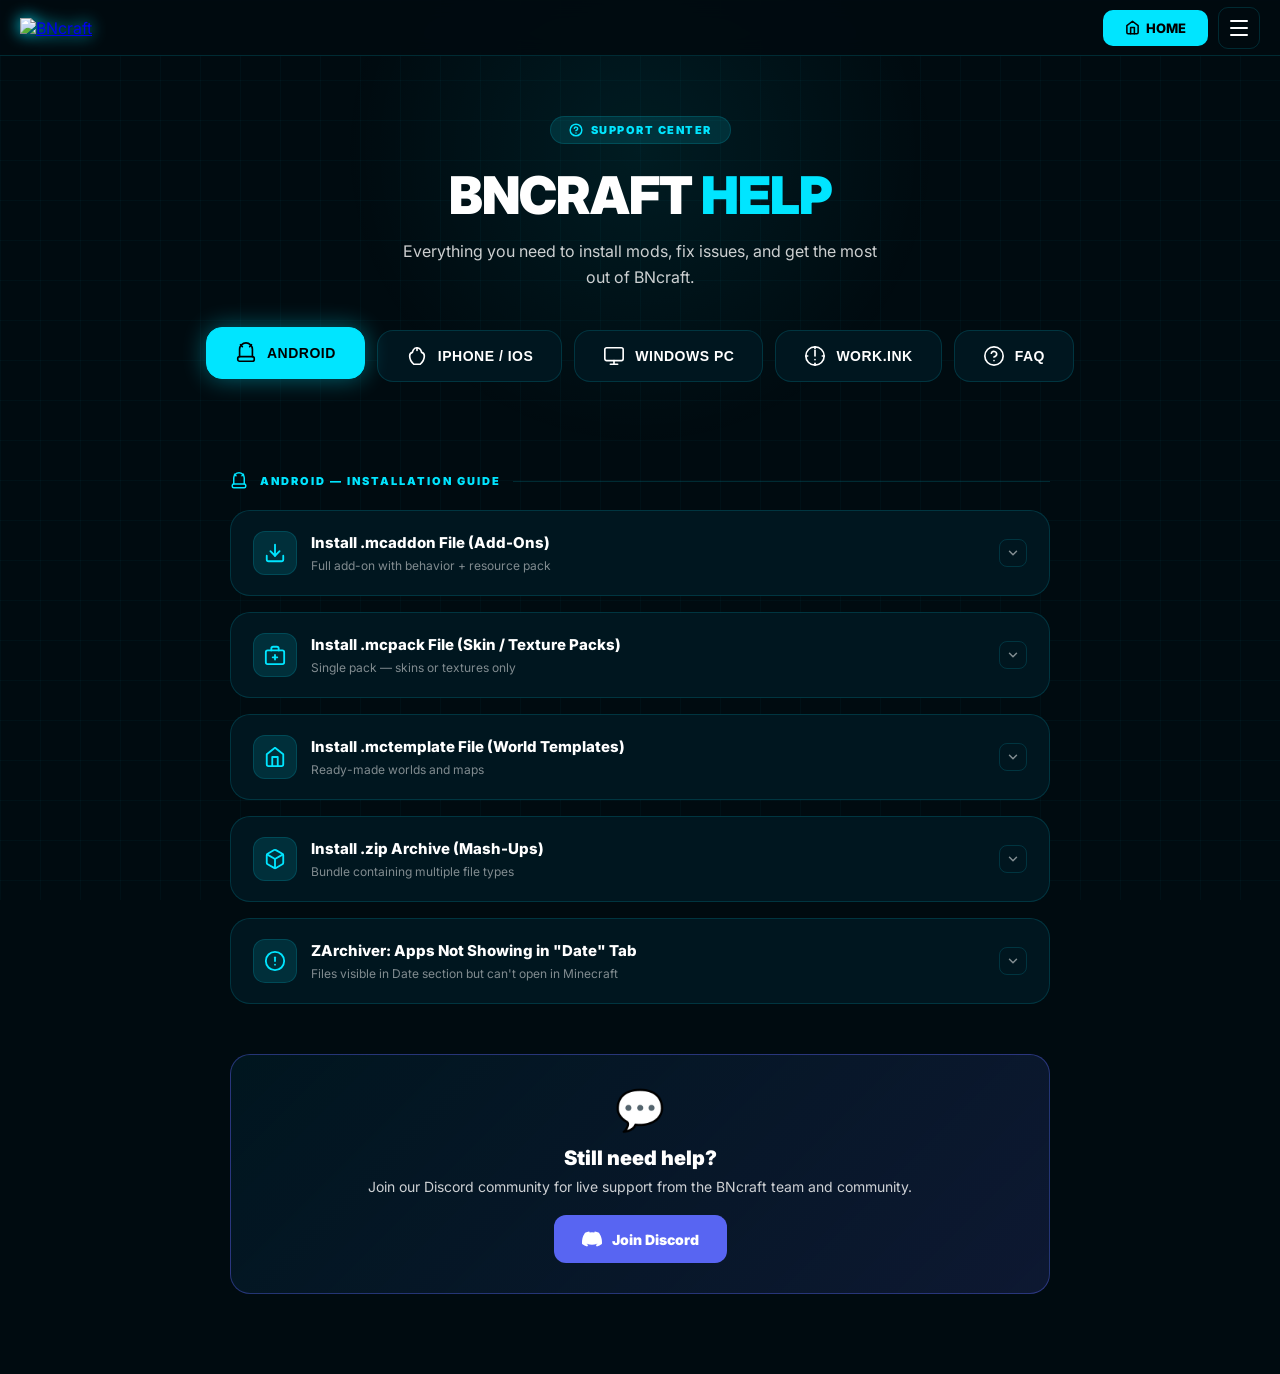
==== commit 1d3b2c88: "Update Help-Center.html" ====
--- a/Help-Center.html
+++ b/Help-Center.html
@@ -752,7 +752,7 @@
         <svg viewBox="0 0 24 24"><path d="M3 9l9-7 9 7v11a2 2 0 01-2 2H5a2 2 0 01-2-2z"/><polyline points="9 22 9 12 15 12 15 22"/></svg>
         <span data-i18n="menu_home">Home</span>
     </a>
-    <button class="menu-item" type="button" onclick="BNcraft.openSettingsPanel(); closeMenu();">
+    <button class="menu-item" type="button" onclick="openHelpSettingsPanel(); closeMenu();">
         <svg viewBox="0 0 24 24"><line x1="4" y1="6" x2="20" y2="6"/><line x1="4" y1="12" x2="20" y2="12"/><line x1="4" y1="18" x2="20" y2="18"/></svg>
         Settings
     </button>
@@ -795,14 +795,26 @@
         <button class="lang-option" onclick="setLang('fil')" id="lang-fil">
             <span class="lang-flag">🇵🇭</span> Filipino
         </button>
+        <button class="lang-option" onclick="setLang('fr')" id="lang-fr">
+            <span class="lang-flag">🇫🇷</span> Français
+        </button>
+        <button class="lang-option" onclick="setLang('de')" id="lang-de">
+            <span class="lang-flag">🇩🇪</span> Deutsch
+        </button>
+        <button class="lang-option" onclick="setLang('id')" id="lang-id">
+            <span class="lang-flag">🇮🇩</span> Indonesia
+        </button>
+        <button class="lang-option" onclick="setLang('pt_br')" id="lang-pt_br">
+            <span class="lang-flag">🇧🇷</span> Português (Brasil)
+        </button>
     </div>
 </div>
 
-<div class="settings-overlay" id="settingsOverlay" style="display:none" onclick="BNcraft.closeSettingsPanel()"></div>
+<div class="settings-overlay" id="settingsOverlay" style="display:none" onclick="closeHelpSettingsPanel()"></div>
 <aside class="settings-panel" id="settingsPanel" style="display:none">
     <div class="settings-panel-header">
         <span class="settings-panel-title">SETTINGS</span>
-        <button type="button" class="settings-close-btn" onclick="BNcraft.closeSettingsPanel()">✕</button>
+        <button type="button" class="settings-close-btn" onclick="closeHelpSettingsPanel()">✕</button>
     </div>
     <div class="settings-panel-body"><div id="settingsPanelContent"></div></div>
 </aside>
@@ -1863,7 +1875,11 @@
     ar: { dir: 'rtl', name: 'العربية' },
     ja: { dir: 'ltr', name: '日本語' },
     th: { dir: 'ltr', name: 'ไทย' },
-    fil: { dir: 'ltr', name: 'Filipino' }
+    fil: { dir: 'ltr', name: 'Filipino' },
+    fr: { dir: 'ltr', name: 'Français' },
+    de: { dir: 'ltr', name: 'Deutsch' },
+    id: { dir: 'ltr', name: 'Indonesia' },
+    pt_br: { dir: 'ltr', name: 'Português (Brasil)' }
 };
 
 const TRANSLATIONS = {
@@ -3319,6 +3335,974 @@
     discord_desc: 'Sumali sa Discord community namin para sa live support mula sa BNcraft team at community.',
     discord_btn: 'Sumali sa Discord'
 });
+
+TRANSLATIONS.fr = Object.assign({}, TRANSLATIONS.en, {
+    nav_home: "Accueil",
+    menu_home: "Accueil",
+    menu_social: "Réseaux sociaux",
+    menu_tutorial: "Tutoriel",
+    menu_mods: "Autres mods",
+    menu_language: "Langue",
+    menu_themes: "Thèmes",
+    menu_help: "Centre d'aide",
+    theme_select: "Choisir un thème",
+    hero_badge: "Centre de support",
+    hero_title: "BNcraft <span>Aide</span>",
+    hero_sub: "Tout ce qu'il te faut pour installer des mods, régler les soucis courants et utiliser BNcraft plus facilement.",
+    tab_android: "Android",
+    tab_ios: "iPhone / iOS",
+    tab_pc: "Windows PC",
+    tab_workink: "Work.ink",
+    tab_faq: "FAQ",
+    android_install_title: "Android — Guide d'installation",
+    android_mcaddon_title: "Installer un fichier .mcaddon (Add-Ons)",
+    android_mcaddon_sub: "Add-on complet avec pack de comportement et pack de ressources",
+    a1_s1_title: "Télécharge le fichier",
+    a1_s1_desc: "Télécharge le fichier Add-On (.mcaddon) depuis le site BNcraft. Il arrive normalement dans le dossier Téléchargements de ton téléphone.",
+    a1_s2_title: "Ouvre-le avec le gestionnaire de fichiers",
+    a1_s2_desc: "Ouvre l'application Fichiers ou Gestionnaire de fichiers de ton téléphone, puis va dans Téléchargements.",
+    a1_s3_title: "Appuie une fois sur le fichier .mcaddon",
+    a1_s3_desc: "Ton téléphone va te demander avec quelle application l'ouvrir. Choisis Minecraft dans la liste.",
+    a1_s4_title: "Attends la fin de l'importation",
+    a1_s4_desc: "Minecraft s'ouvre tout seul et affiche Import started. Attends le message Successfully imported.",
+    a1_s5_title: "Active-le dans ton monde",
+    a1_s5_desc: "Crée ou modifie un monde → va dans Resource Packs et Behavior Packs → active les deux. Ensuite, appuie sur Play.",
+    android_mcpack_title: "Installer un fichier .mcpack (Skins / Textures)",
+    android_mcpack_sub: "Un pack simple pour skins ou textures",
+    a2_s1_title: "Télécharge le fichier .mcpack",
+    a2_s1_desc: "Télécharge le skin pack ou le texture pack (.mcpack) depuis BNcraft. Il sera dans Téléchargements une fois fini.",
+    a2_s2_title: "Appuie sur le fichier pour l'ouvrir",
+    a2_s2_desc: "Ouvre ton gestionnaire de fichiers, va dans Téléchargements, appuie sur le fichier .mcpack, puis choisis Minecraft si on te le demande.",
+    a2_s3_title: "Vérifie que l'importation a réussi",
+    a2_s3_desc: "Minecraft importe le pack et affiche un message de réussite. Pour les skins, va dans Apparence et choisis le nouveau skin. Pour les textures, active le pack dans les paramètres du monde, dans Resource Packs.",
+    android_mctemplate_title: "Installer un fichier .mctemplate (Modèles de monde)",
+    android_mctemplate_sub: "Mondes et maps prêts à jouer",
+    a3_s1_title: "Télécharge le .mctemplate",
+    a3_s1_desc: "Récupère le fichier World Template depuis BNcraft. Il sera placé dans Téléchargements.",
+    a3_s2_title: "Ouvre-le avec Minecraft",
+    a3_s2_desc: "Appuie sur le fichier dans ton gestionnaire de fichiers et choisis Minecraft. Le modèle sera importé.",
+    a3_s3_title: "Retrouve-le dans les modèles de monde",
+    a3_s3_desc: "Dans Minecraft, va dans Create New World → Templates → My Templates. Choisis le modèle et crée un nouveau monde avec.",
+    a3_note: "Un World Template crée un nouveau monde. Il ne modifie pas tes mondes déjà existants.",
+    android_zip_title: "Installer une archive .zip (Mash-Ups)",
+    android_zip_sub: "Un bundle avec plusieurs types de fichiers à l'intérieur",
+    android_zip_warn: "Un Mash-Up en .zip contient plusieurs fichiers, comme un modèle de monde, un skin pack et un texture pack. Il faut d'abord l'extraire, puis installer chaque fichier séparément.",
+    a4_s1_title: "Installe ZArchiver",
+    a4_s1_desc: "Télécharge et installe ZArchiver depuis le Google Play Store. C'est gratuit et pratique pour extraire les fichiers .zip sur Android.",
+    a4_s2_title: "Ouvre le .zip avec ZArchiver",
+    a4_s2_desc: "Ouvre ZArchiver, va dans Téléchargements, appuie sur le fichier .zip, puis choisis Extract here ou Extract to folder.",
+    a4_s3_title: "Regarde les fichiers à l'intérieur",
+    a4_s3_desc: "Après extraction, tu verras des fichiers comme .mctemplate, .mcpack ou .mcaddon. Installe chacun d'eux en appuyant dessus et en choisissant Minecraft.",
+    a4_s4_title: "Installe dans le bon ordre",
+    a4_s4_desc: "Ordre conseillé : modèle de monde (.mctemplate) d'abord, puis textures/skins (.mcpack), puis add-ons (.mcaddon).",
+    android_zarch_title: "ZArchiver : les apps ne s'affichent pas dans l'onglet Date",
+    android_zarch_sub: "Les fichiers sont visibles dans Date, mais ne s'ouvrent pas dans Minecraft",
+    android_zarch_info: "Ça arrive parce qu'Android limite l'accès de certaines applications au dossier Téléchargements. ZArchiver a besoin d'une autorisation de stockage spéciale pour bien voir les fichiers.",
+    az_s1_title: "Donne l'accès complet au stockage à ZArchiver",
+    az_s1_desc: "Va dans Paramètres du téléphone → Apps → ZArchiver → Autorisations → Stockage → choisis Autoriser la gestion de tous les fichiers. Ensuite, relance ZArchiver.",
+    az_s2_title: "Déplace le fichier à la racine du stockage interne",
+    az_s2_desc: "Dans ZArchiver, déplace le fichier depuis Téléchargements vers la racine du stockage interne. Essaie ensuite de l'ouvrir depuis là.",
+    az_s3_title: "Toujours bloqué ? Utilise Shizuku",
+    az_s3_desc: "Si les deux premières méthodes ne marchent pas, Shizuku donne aux apps un meilleur accès aux fichiers sans root. Suis le guide ci-dessous.",
+    shizuku_title: "Guide de configuration Shizuku",
+    shizuku_warn: "Shizuku demande ADB depuis un PC, ou Wireless ADB sur Android 11 et plus. Le root n'est pas nécessaire.",
+    sh_s1_title: "Installe Shizuku",
+    sh_s1_desc: "Télécharge Shizuku depuis le Google Play Store. L'application est gratuite et sûre à utiliser.",
+    sh_s2_title: "Active les options développeur sur ton téléphone",
+    sh_s2_desc: "Va dans Paramètres → À propos du téléphone → appuie 7 fois sur Numéro de build. Les Options développeur apparaîtront dans les paramètres.",
+    sh_s3_title: "Wireless ADB (Android 11+) — sans PC",
+    sh_s3_desc: "Va dans Paramètres → Options développeur → active Débogage sans fil. Appuie sur Débogage sans fil → Associer l'appareil avec un code. Note l'IP, le port et le code. Reviens dans Shizuku → appuie sur Pairing → entre les infos. Ensuite, appuie sur Start via Wireless ADB.",
+    sh_s4_title: "Avec un PC (méthode ADB)",
+    sh_s4_desc: "Installe ADB sur ton PC. Branche ton téléphone en USB avec le débogage USB activé. Lance : adb shell sh /sdcard/Android/data/moe.shizuku.privileged.api/start.sh — Shizuku sera activé.",
+    sh_s5_title: "Autorise ZArchiver dans Shizuku",
+    sh_s5_desc: "Quand Shizuku fonctionne, ouvre ZArchiver. Il demandera l'autorisation Shizuku : appuie sur Allow. ZArchiver pourra alors accéder à tous les fichiers, y compris Téléchargements.",
+    ios_install_title: "iPhone / iOS — Guide d'installation",
+    ios_mcaddon_title: "Installer un fichier .mcaddon / .mcpack",
+    ios_mcaddon_sub: "Add-ons, skins et texture packs",
+    ios1_s1_title: "Télécharge le fichier avec Safari ou Chrome",
+    ios1_s1_desc: "Télécharge le fichier .mcaddon ou .mcpack depuis BNcraft. Quand c'est terminé, appuie sur l'icône de téléchargement en haut à droite du navigateur.",
+    ios1_s2_title: "Appuie sur le fichier → Partager → Copier vers Minecraft",
+    ios1_s2_desc: "Dans le panneau des téléchargements, appuie sur le fichier. Ensuite, appuie sur l'icône Partager et choisis Copier vers Minecraft. Minecraft s'ouvre et importe le fichier automatiquement.",
+    ios1_s3_title: "Autre option : ouvrir depuis l'app Fichiers",
+    ios1_s3_desc: "Ouvre Fichiers → Parcourir → Téléchargements → appuie longtemps sur le fichier → Partager → Copier vers Minecraft.",
+    ios1_s4_title: "Active-le dans les paramètres du monde",
+    ios1_s4_desc: "Après l'importation, crée ou modifie un monde dans Minecraft. Active le pack dans Resource Packs / Behavior Packs.",
+    ios_safari_note: "Sur iOS, Safari est souvent le meilleur choix pour télécharger. Chrome bloque parfois certains types de fichiers.",
+    ios_mctemplate_title: "Installer un .mctemplate (Modèles de monde)",
+    ios_mctemplate_sub: "Mondes prêts à jouer pour iPhone",
+    ios2_s1_title: "Télécharge le .mctemplate avec Safari",
+    ios2_s1_desc: "Télécharge depuis BNcraft avec Safari. Le fichier apparaîtra dans Téléchargements.",
+    ios2_s2_title: "Ouvre-le dans Minecraft avec Partager",
+    ios2_s2_desc: "Appuie sur le fichier → bouton Partager → Copier vers Minecraft. Minecraft importera le modèle.",
+    ios2_s3_title: "Crée un monde depuis le modèle",
+    ios2_s3_desc: "Dans Minecraft : Create New World → Templates → My Templates. Choisis le modèle et appuie sur Create.",
+    ios_zip_title: "Installer une archive .zip (Mash-Ups)",
+    ios_zip_sub: "Extraire puis installer plusieurs fichiers",
+    ios3_s1_title: "Télécharge le .zip avec Safari",
+    ios3_s1_desc: "Télécharge le Mash-Up .zip depuis BNcraft avec Safari.",
+    ios3_s2_title: "Extrais-le avec l'app Fichiers",
+    ios3_s2_desc: "Ouvre Fichiers → Téléchargements → appuie une fois sur le fichier .zip. iOS l'extrait automatiquement dans un dossier.",
+    ios3_s3_title: "Installe chaque fichier à l'intérieur",
+    ios3_s3_desc: "Ouvre le dossier extrait. Pour chaque fichier .mctemplate, .mcpack ou .mcaddon : appui long → Partager → Copier vers Minecraft.",
+    pc_install_title: "Windows PC — Guide d'installation",
+    pc_auto_title: "Installation rapide : .mcaddon / .mcpack (double-clic)",
+    pc_auto_sub: "La méthode la plus rapide, qui marche avec la plupart des fichiers",
+    pc1_s1_title: "Télécharge le fichier",
+    pc1_s1_desc: "Télécharge le fichier .mcaddon ou .mcpack depuis BNcraft. Tu le trouveras dans le dossier Téléchargements.",
+    pc1_s2_title: "Double-clique sur le fichier",
+    pc1_s2_desc: "Double-clique sur le fichier. Windows l'ouvrira automatiquement dans Minecraft. Le pack sera importé et une notification de succès s'affichera.",
+    pc1_s3_title: "Active-le dans ton monde",
+    pc1_s3_desc: "Crée ou modifie un monde dans Minecraft, puis active le pack dans Resource Packs / Behavior Packs.",
+    pc_manual_title: "Installation manuelle (si le double-clic ne marche pas)",
+    pc_manual_sub: "Guide complet pour behavior packs, resource packs et mondes",
+    pc_manual_info: "Utilise cette méthode si le double-clic ne fonctionne pas, ou si tu veux placer les fichiers directement dans les dossiers Minecraft.",
+    pm_s1_title: "Change l'extension du fichier en .zip",
+    pm_s1_desc: "Exemple : renomme TrainHouse(skin_pack).mcpack → TrainHouse(skin_pack).zip. Clic droit sur le fichier → Renommer. Si tu ne vois pas l'extension, ouvre l'Explorateur de fichiers → Affichage → coche Extensions de noms de fichiers.",
+    pm_s2_title: "Extrais le .zip",
+    pm_s2_desc: "Clic droit sur le .zip renommé → Extraire tout. Extrais-le dans un dossier facile à retrouver, comme le Bureau.",
+    pm_s3_title: "Trouve le bon dossier Minecraft",
+    pm_s3_desc: "Appuie sur Win+R → entre le chemin com.mojang → appuie sur Entrée. C'est le dossier de données de Minecraft.",
+    pm_s4_title: "Copie dans le bon sous-dossier",
+    pm_s4_desc: "Copie le dossier extrait au bon endroit selon le type de pack.",
+    pm_resource_label: "Resource Pack / Texture Pack / Skin Pack (.mcpack) :",
+    pm_behavior_label: "Behavior Pack (partie behavior d'un .mcaddon) :",
+    pm_addon_label: "Pour les fichiers .mcaddon (avec deux packs)",
+    pm_addon_info: "Un fichier .mcaddon contient deux dossiers : behavior pack et resource pack. Après extraction, mets le dossier behavior pack dans behavior_packs et le dossier resource pack dans resource_packs.",
+    pm_template_label: "Pour les fichiers .mctemplate (modèles de monde)",
+    pmt_s1_title: "Renomme en .zip et extrais",
+    pmt_s1_desc: "Change le fichier .mctemplate en .zip, puis extrais-le. Le dossier extrait contient les données du monde.",
+    pmt_s2_title: "Copie dans minecraftWorlds",
+    pmt_s2_desc: "Copie le dossier extrait ici :",
+    pmt_s3_title: "Ouvre Minecraft et retrouve le monde",
+    pmt_s3_desc: "Ouvre Minecraft → Play → le monde apparaîtra dans ta liste.",
+    pm_multizip_label: "Pour un Mash-Up .zip (plusieurs fichiers à l'intérieur)",
+    pm_multizip_warn: "Un Mash-Up .zip contient plusieurs types de packs. Chacun a son propre dossier. Extrais d'abord le .zip, puis range chaque sous-dossier séparément.",
+    pmz_s1_title: "Extrais le .zip principal",
+    pmz_s1_desc: "Clic droit → Extraire tout. Tu verras plusieurs dossiers ou fichiers à l'intérieur.",
+    pmz_s2_title: "Identifie le type de chaque dossier",
+    pmz_s2_desc: "Regarde le manifest.json dans chaque sous-dossier. type resources → resource_packs. type data → behavior_packs. S'il y a level.dat → monde → minecraftWorlds.",
+    pmz_s3_title: "Copie chacun dans le bon dossier",
+    pmz_s3_desc: "Place chaque dossier identifié dans le dossier Minecraft correspondant.",
+    pc_template_title: "Installer un .mctemplate (méthode rapide)",
+    pc_template_sub: "Import par double-clic pour les modèles de monde",
+    pct_s1_title: "Télécharge le .mctemplate",
+    pct_s1_desc: "Télécharge-le depuis BNcraft. Retrouve-le dans le dossier Téléchargements.",
+    pct_s2_title: "Double-clique pour l'importer",
+    pct_s2_desc: "Double-clique sur le fichier .mctemplate. Minecraft s'ouvrira et l'importera comme modèle de monde.",
+    pct_s3_title: "Crée un monde depuis le modèle",
+    pct_s3_desc: "Dans Minecraft → Create New World → Templates → My Templates → choisis le modèle et crée le monde.",
+    workink_section_title: "Work.ink — Qu'est-ce que c'est et pourquoi nous l'utilisons ?",
+    w1_title: "Qu'est-ce que Work.ink ?",
+    w1_sub: "La plateforme que nous utilisons pour les liens de fichiers",
+    w1_a1_title: "Raccourcisseur de liens et plateforme de support",
+    w1_a1_desc: "Work.ink est un service qui raccourcit les liens de téléchargement et affiche une courte publicité avant de t'envoyer vers le vrai fichier. C'est comme une petite porte : tu attends une pub rapide, et en échange tu gardes un accès gratuit à nos mods et add-ons. Pas d'abonnement, pas de frais cachés, juste quelques secondes.",
+    w1_a2_title: "Comment ça marche",
+    w1_a2_desc: "Quand tu cliques sur un lien de téléchargement BNcraft, tu arrives d'abord sur une page Work.ink. Une courte publicité apparaît, souvent pendant 5 à 10 secondes. Quand le minuteur se termine, un bouton Continue ou Get Link s'affiche. Appuie dessus et tu seras envoyé vers le fichier du mod, sur MediaFire ou sur notre serveur de téléchargement direct.",
+    w2_title: "Pourquoi BNcraft utilise Work.ink ?",
+    w2_sub: "La raison simple derrière ce choix",
+    w2_a1_title: "Pour gagner un peu et garder le site en ligne",
+    w2_a1_desc: "Faire tourner BNcraft n'est pas gratuit. Il y a l'hébergement, le domaine, le stockage des fichiers et beaucoup de temps passé à créer, tester et mettre à jour les mods. Avec Work.ink, chaque téléchargement génère un petit revenu publicitaire. Il repart directement dans le site : meilleurs serveurs, plus de mods et une expérience plus fluide.",
+    w2_a2_title: "Pour faire grandir BNcraft",
+    w2_a2_desc: "Chaque téléchargement via Work.ink nous aide à payer des outils, utiliser un hébergement plus rapide et travailler sur de plus gros projets de mods. Plus la communauté soutient le site, plus nous pouvons proposer des add-ons de qualité, des mises à jour rapides et du contenu exclusif.",
+    w2_a3_title: "Tout reste gratuit pour toi",
+    w2_a3_desc: "Nous ne voulons pas faire payer les mods. Work.ink nous aide à couvrir les frais sans mettre de paywall. Tu regardes une courte publicité, nous gagnons un peu, et tu récupères le mod. C'est simple, et BNcraft reste ouvert à tout le monde.",
+    w3_title: "Comment télécharger des fichiers avec Work.ink",
+    w3_sub: "Étape par étape pour récupérer tes mods",
+    w3_s1_title: "Clique sur le lien de téléchargement BNcraft",
+    w3_s1_desc: "Trouve le mod que tu veux et appuie sur le bouton de téléchargement. Tu seras envoyé vers une page Work.ink.",
+    w3_s2_title: "Attends la fin du minuteur",
+    w3_s2_desc: "Une courte publicité s'affiche. Attends environ 5 à 10 secondes. Il y a généralement un compte à rebours ou une barre de progression en haut de la page.",
+    w3_s3_title: "Appuie sur Continue ou Get Link",
+    w3_s3_desc: "Quand le bouton apparaît, appuie dessus. Parfois il y a une vérification rapide comme Je ne suis pas un robot, mais la plupart du temps un seul appui suffit.",
+    w3_s4_title: "Tu arrives sur le vrai fichier",
+    w3_s4_desc: "Après avoir appuyé, tu seras envoyé vers le vrai fichier, souvent sur MediaFire ou sur notre serveur direct. Télécharge-le et installe-le normalement.",
+    w4_title: "Work.ink ne s'ouvre pas ou reste bloqué ?",
+    w4_sub: "Solutions courantes aux problèmes Work.ink",
+    w4_f1_title: "Désactive le VPN pour essayer",
+    w4_f1_desc: "Work.ink bloque parfois certaines adresses IP de VPN. Si la page ne charge pas ou reste bloquée, désactive le VPN et réessaie. C'est souvent la solution.",
+    w4_f2_title: "Désactive le bloqueur de pubs",
+    w4_f2_desc: "Work.ink doit afficher une publicité pour fonctionner. Les bloqueurs comme AdBlock ou uBlock Origin peuvent empêcher le chargement correct. Désactive-les sur Work.ink puis actualise.",
+    w4_f3_title: "Essaie un autre navigateur",
+    w4_f3_desc: "Si Chrome pose problème, essaie Firefox, Edge ou Safari. Le système de redirection passe parfois mieux dans un autre navigateur.",
+    w4_f4_title: "Attends puis actualise",
+    w4_f4_desc: "Parfois la page a juste besoin d'un peu de temps. Attends quelques secondes, puis actualise. Si le minuteur repart, laisse-le simplement finir.",
+    w4_f5_title: "Utilise les données mobiles au lieu du Wi-Fi",
+    w4_f5_desc: "Certains réseaux de maison, d'école ou de travail bloquent Work.ink. Passe sur les données mobiles de ton téléphone et la page devrait s'ouvrir.",
+    w5_title: "Le bouton Continue ne s'affiche pas",
+    w5_sub: "Le minuteur est fini mais le bouton n'apparaît pas",
+    w5_f1_title: "Fais défiler vers le bas",
+    w5_f1_desc: "Le bouton peut se trouver plus bas sur l'écran. Fais défiler doucement et cherche Continue ou Get Link.",
+    w5_f2_title: "Vérifie que JavaScript est activé",
+    w5_f2_desc: "Work.ink a besoin de JavaScript pour afficher le bouton. Vérifie les paramètres du navigateur et assure-toi que JavaScript n'est pas bloqué.",
+    w5_f3_title: "Actualise et attends à nouveau",
+    w5_f3_desc: "Le minuteur peut parfois buguer. Actualise la page, laisse le minuteur se terminer de nouveau, et le bouton devrait apparaître normalement.",
+    faq_section_title: "Questions fréquentes",
+    faq1_title: "Quelle est la différence entre .mcaddon, .mcpack, .mctemplate et .zip ?",
+    faq1_sub: "Pour comprendre les types de fichiers Minecraft",
+    faq1_mcaddon: "Add-On complet avec Behavior Pack et Resource Pack dans un seul fichier. C'est le format courant pour les mods complets.",
+    faq1_mcpack: "Fichier de pack unique, qui peut être un Skin Pack ou un Texture/Resource Pack. Il contient un seul type de contenu.",
+    faq1_mctemplate: "Fichier de modèle de monde qui crée un monde prêt à jouer. Il sert aux adventure maps, mondes survival et modes de jeu.",
+    faq1_zip: "Archive avec plusieurs fichiers à l'intérieur. On l'utilise souvent pour les Mash-Up packs qui contiennent monde, skins et textures. Il faut extraire le .zip, puis installer chaque fichier dedans.",
+    faq2_title: "Le jeu crash à cause du mod — que faire ?",
+    faq2_sub: "Le jeu se ferme quand tu entres dans un monde moddé",
+    faq2_f1_title: "Vérifie la version Minecraft compatible",
+    faq2_f1_desc: "Le mod est fait pour une version précise de Minecraft. Utilise exactement cette version.",
+    faq2_f2_title: "Active Experimental Gameplay",
+    faq2_f2_desc: "Va dans les paramètres du monde → Experiments → active les options nécessaires.",
+    faq2_f3_title: "Retire les mods qui peuvent entrer en conflit",
+    faq2_f3_desc: "Essaie de désactiver les autres mods actifs un par un pour trouver lequel pose problème.",
+    faq2_f4_title: "Réinstalle le mod",
+    faq2_f4_desc: "Supprime le pack depuis le stockage Minecraft puis importe à nouveau le fichier propre.",
+    faq3_title: "J'ai activé le mod mais rien ne change dans le monde",
+    faq3_sub: "Le mod semble ne rien faire",
+    faq3_f1_title: "Active le Behavior Pack et le Resource Pack",
+    faq3_f1_desc: "Si le mod a deux parties, les deux doivent être activées. Va dans les paramètres du monde → Resource Packs → activate, puis Behavior Packs → activate.",
+    faq3_f2_title: "Active Experimental Gameplay",
+    faq3_f2_desc: "Dans les paramètres du monde → Experiments → active les options demandées.",
+    faq3_f3_title: "Ferme complètement Minecraft et relance-le",
+    faq3_f3_desc: "Ferme Minecraft depuis les applications récentes, puis rouvre-le. Certains mods ont besoin d'un redémarrage complet.",
+    faq4_title: "J'ai téléchargé le fichier mais je ne le trouve pas sur mon téléphone",
+    faq4_sub: "Le téléchargement est terminé, mais le fichier a disparu",
+    faq4_android: "Ouvre le gestionnaire de fichiers → dossier Téléchargements. Sur certains téléphones Android, regarde dans Stockage interne → Download. Si tu ne le vois toujours pas, essaie avec un autre navigateur.",
+    faq4_ios: "Ouvre l'app Fichiers → Parcourir → Téléchargements. Tu peux aussi vérifier le gestionnaire de téléchargements de Safari en haut à droite.",
+    faq5_title: "Erreur Duplicate Pack Detected",
+    faq5_sub: "Erreur pendant l'importation du mod",
+    faq5_f1_title: "Supprime d'abord l'ancienne version",
+    faq5_f1_desc: "Ce mod est déjà installé. Va dans Minecraft → Settings → Storage → Resource Packs ou Behavior Packs → trouve l'ancienne version → delete. Ensuite, importe à nouveau.",
+    faq6_title: "Faut-il internet pour utiliser les mods après installation ?",
+    faq6_sub: "Jouer hors ligne avec des mods",
+    faq6_ans_title: "Non. Les mods marchent aussi hors ligne.",
+    faq6_ans_desc: "Une fois le mod installé et activé dans un monde, tu peux jouer hors ligne. Internet est seulement nécessaire pour télécharger depuis BNcraft. Après installation, les fichiers sont sur ton appareil.",
+    discord_title: "Besoin d'aide quand même ?",
+    discord_desc: "Rejoins notre communauté Discord pour obtenir de l'aide en direct de l'équipe BNcraft et de la communauté.",
+    discord_btn: "Rejoindre Discord"
+});
+
+TRANSLATIONS.de = Object.assign({}, TRANSLATIONS.en, {
+    nav_home: "Startseite",
+    menu_home: "Startseite",
+    menu_social: "Soziale Medien",
+    menu_tutorial: "Tutorial",
+    menu_mods: "Weitere Mods",
+    menu_language: "Sprache",
+    menu_themes: "Designs",
+    menu_help: "Hilfezentrum",
+    theme_select: "Design auswählen",
+    hero_badge: "Supportbereich",
+    hero_title: "BNcraft <span>Hilfe</span>",
+    hero_sub: "Alles, was du brauchst, um Mods zu installieren, typische Probleme zu lösen und BNcraft leichter zu nutzen.",
+    tab_android: "Android",
+    tab_ios: "iPhone / iOS",
+    tab_pc: "Windows PC",
+    tab_workink: "Work.ink",
+    tab_faq: "FAQ",
+    android_install_title: "Android — Installationsanleitung",
+    android_mcaddon_title: ".mcaddon-Datei installieren (Add-Ons)",
+    android_mcaddon_sub: "Komplettes Add-on mit Behavior Pack und Resource Pack",
+    a1_s1_title: "Datei herunterladen",
+    a1_s1_desc: "Lade die Add-On-Datei (.mcaddon) von der BNcraft-Website herunter. Sie landet normalerweise im Downloads-Ordner deines Handys.",
+    a1_s2_title: "Mit dem Dateimanager öffnen",
+    a1_s2_desc: "Öffne den Dateimanager deines Handys und gehe in den Downloads-Ordner.",
+    a1_s3_title: "Einmal auf die .mcaddon-Datei tippen",
+    a1_s3_desc: "Dein Handy fragt, mit welcher App die Datei geöffnet werden soll. Wähle Minecraft aus der Liste.",
+    a1_s4_title: "Import abwarten",
+    a1_s4_desc: "Minecraft öffnet sich automatisch und zeigt Import started. Warte, bis Successfully imported erscheint.",
+    a1_s5_title: "In deiner Welt aktivieren",
+    a1_s5_desc: "Erstelle oder bearbeite eine Welt → gehe zu Resource Packs und Behavior Packs → aktiviere beides. Danach auf Play tippen.",
+    android_mcpack_title: ".mcpack-Datei installieren (Skins / Texturen)",
+    android_mcpack_sub: "Ein einzelnes Pack für Skins oder Texturen",
+    a2_s1_title: ".mcpack-Datei herunterladen",
+    a2_s1_desc: "Lade das Skin Pack oder Texture Pack (.mcpack) von BNcraft herunter. Danach findest du es im Downloads-Ordner.",
+    a2_s2_title: "Datei antippen, um sie zu öffnen",
+    a2_s2_desc: "Öffne den Dateimanager, gehe zu Downloads, tippe auf die .mcpack-Datei und wähle Minecraft, wenn du gefragt wirst.",
+    a2_s3_title: "Prüfen, ob der Import erfolgreich war",
+    a2_s3_desc: "Minecraft importiert das Pack und zeigt eine Erfolgsmeldung. Bei Skin Packs gehst du zu Appearance und wählst den neuen Skin. Bei Texture Packs aktivierst du es in den Welteinstellungen unter Resource Packs.",
+    android_mctemplate_title: ".mctemplate-Datei installieren (Weltvorlagen)",
+    android_mctemplate_sub: "Fertige Welten und Maps",
+    a3_s1_title: ".mctemplate herunterladen",
+    a3_s1_desc: "Lade die World-Template-Datei von BNcraft herunter. Sie wird in Downloads gespeichert.",
+    a3_s2_title: "Mit Minecraft öffnen",
+    a3_s2_desc: "Tippe im Dateimanager auf die Datei und wähle Minecraft. Die Vorlage wird importiert.",
+    a3_s3_title: "In den Weltvorlagen finden",
+    a3_s3_desc: "Gehe in Minecraft zu Create New World → Templates → My Templates. Wähle die Vorlage und erstelle daraus eine neue Welt.",
+    a3_note: "World Templates erstellen eine neue Welt. Sie verändern keine vorhandene Welt.",
+    android_zip_title: ".zip-Archiv installieren (Mash-Ups)",
+    android_zip_sub: "Ein Bundle mit mehreren Dateitypen im Inneren",
+    android_zip_warn: "Ein .zip-Mash-Up enthält mehrere Dateien, zum Beispiel eine Weltvorlage, ein Skin Pack und ein Texture Pack. Du musst es zuerst entpacken und danach jede Datei einzeln installieren.",
+    a4_s1_title: "ZArchiver installieren",
+    a4_s1_desc: "Lade ZArchiver aus dem Google Play Store herunter und installiere es. Die App ist kostenlos und gut zum Entpacken von .zip-Dateien auf Android.",
+    a4_s2_title: ".zip mit ZArchiver öffnen",
+    a4_s2_desc: "Öffne ZArchiver, gehe in den Downloads-Ordner, tippe auf die .zip-Datei und wähle Extract here oder Extract to folder.",
+    a4_s3_title: "Dateien im Ordner prüfen",
+    a4_s3_desc: "Nach dem Entpacken siehst du Dateien wie .mctemplate, .mcpack oder .mcaddon. Installiere jede Datei, indem du sie antippst und Minecraft auswählst.",
+    a4_s4_title: "In der richtigen Reihenfolge installieren",
+    a4_s4_desc: "Empfohlene Reihenfolge: zuerst Weltvorlage (.mctemplate), dann Texture/Skin Packs (.mcpack), danach Add-ons (.mcaddon).",
+    android_zarch_title: "ZArchiver: Apps erscheinen nicht im Date-Tab",
+    android_zarch_sub: "Die Dateien sind im Bereich Date sichtbar, lassen sich aber nicht in Minecraft öffnen",
+    android_zarch_info: "Das passiert, weil Android manchen Apps den Zugriff auf den Downloads-Ordner einschränkt. ZArchiver braucht eine besondere Speicherberechtigung, um die Dateien dort sauber zu sehen.",
+    az_s1_title: "ZArchiver vollständigen Speicherzugriff geben",
+    az_s1_desc: "Gehe zu Handy-Einstellungen → Apps → ZArchiver → Berechtigungen → Speicher → Zugriff zum Verwalten aller Dateien erlauben. Starte ZArchiver danach neu.",
+    az_s2_title: "Datei in den Hauptordner des internen Speichers verschieben",
+    az_s2_desc: "Verschiebe die Datei in ZArchiver aus Downloads in den Hauptbereich des internen Speichers. Versuche sie von dort zu öffnen.",
+    az_s3_title: "Geht immer noch nicht? Shizuku nutzen",
+    az_s3_desc: "Wenn die ersten beiden Methoden nicht helfen, gibt Shizuku Apps besseren Dateizugriff ohne Root. Folge der Anleitung unten.",
+    shizuku_title: "Shizuku einrichten",
+    shizuku_warn: "Shizuku braucht ADB über einen PC oder Wireless ADB auf Android 11 und neuer. Root ist nicht nötig.",
+    sh_s1_title: "Shizuku installieren",
+    sh_s1_desc: "Lade Shizuku aus dem Google Play Store herunter. Die App ist kostenlos und sicher nutzbar.",
+    sh_s2_title: "Entwickleroptionen auf dem Handy aktivieren",
+    sh_s2_desc: "Gehe zu Einstellungen → Über das Telefon → tippe 7-mal auf Build-Nummer. Danach erscheinen die Entwickleroptionen in den Einstellungen.",
+    sh_s3_title: "Wireless ADB (Android 11+) — ohne PC",
+    sh_s3_desc: "Gehe zu Einstellungen → Entwickleroptionen → aktiviere Wireless debugging. Tippe auf Wireless debugging → Pair device with pairing code. Notiere IP, Port und Code. Gehe zurück zu Shizuku → tippe Pairing → gib die Daten ein. Danach Start via Wireless ADB antippen.",
+    sh_s4_title: "Mit PC (ADB-Methode)",
+    sh_s4_desc: "Installiere ADB auf dem PC. Verbinde das Handy per USB, während USB Debugging aktiv ist. Führe aus: adb shell sh /sdcard/Android/data/moe.shizuku.privileged.api/start.sh — dadurch wird Shizuku aktiviert.",
+    sh_s5_title: "ZArchiver in Shizuku erlauben",
+    sh_s5_desc: "Wenn Shizuku läuft, öffne ZArchiver. Die App fragt nach Shizuku-Berechtigung; tippe auf Allow. ZArchiver kann danach auf alle Dateien zugreifen, auch auf den Downloads-Ordner.",
+    ios_install_title: "iPhone / iOS — Installationsanleitung",
+    ios_mcaddon_title: ".mcaddon / .mcpack-Datei installieren",
+    ios_mcaddon_sub: "Add-ons, Skins und Texture Packs",
+    ios1_s1_title: "Datei mit Safari oder Chrome herunterladen",
+    ios1_s1_desc: "Lade die .mcaddon- oder .mcpack-Datei von BNcraft herunter. Wenn der Download fertig ist, tippe oben rechts im Browser auf das Download-Symbol.",
+    ios1_s2_title: "Datei antippen → Teilen → In Minecraft kopieren",
+    ios1_s2_desc: "Tippe im Downloads-Fenster auf die Datei. Danach auf das Teilen-Symbol tippen und In Minecraft kopieren wählen. Minecraft öffnet sich und importiert automatisch.",
+    ios1_s3_title: "Alternative: über die Dateien-App öffnen",
+    ios1_s3_desc: "Öffne Dateien → Durchsuchen → Downloads → lange auf die Datei drücken → Teilen → In Minecraft kopieren.",
+    ios1_s4_title: "In den Welteinstellungen aktivieren",
+    ios1_s4_desc: "Nach dem Import erstellst oder bearbeitest du eine Welt in Minecraft. Aktiviere das Pack unter Resource Packs / Behavior Packs.",
+    ios_safari_note: "Auf iOS ist Safari für Downloads meistens die beste Wahl. Chrome blockiert manchmal bestimmte Dateitypen.",
+    ios_mctemplate_title: ".mctemplate installieren (Weltvorlagen)",
+    ios_mctemplate_sub: "Fertige Welten für iPhone",
+    ios2_s1_title: ".mctemplate mit Safari herunterladen",
+    ios2_s1_desc: "Lade die Datei mit Safari von BNcraft herunter. Sie erscheint in Downloads.",
+    ios2_s2_title: "Über Teilen in Minecraft öffnen",
+    ios2_s2_desc: "Tippe auf die Datei → Teilen-Button → In Minecraft kopieren. Minecraft importiert die Vorlage.",
+    ios2_s3_title: "Eine Welt aus der Vorlage erstellen",
+    ios2_s3_desc: "In Minecraft: Create New World → Templates → My Templates. Vorlage auswählen und Create tippen.",
+    ios_zip_title: ".zip-Archiv installieren (Mash-Ups)",
+    ios_zip_sub: "Entpacken und mehrere Dateien installieren",
+    ios3_s1_title: ".zip mit Safari herunterladen",
+    ios3_s1_desc: "Lade das Mash-Up .zip von BNcraft mit Safari herunter.",
+    ios3_s2_title: "Mit der Dateien-App entpacken",
+    ios3_s2_desc: "Öffne Dateien → Downloads → tippe einmal auf die .zip-Datei. iOS entpackt sie automatisch in einen Ordner.",
+    ios3_s3_title: "Jede Datei darin installieren",
+    ios3_s3_desc: "Öffne den entpackten Ordner. Für jede .mctemplate-, .mcpack- oder .mcaddon-Datei: lange drücken → Teilen → In Minecraft kopieren.",
+    pc_install_title: "Windows PC — Installationsanleitung",
+    pc_auto_title: "Schnellinstallation: .mcaddon / .mcpack (Doppelklick)",
+    pc_auto_sub: "Der schnellste Weg und funktioniert mit den meisten Dateien",
+    pc1_s1_title: "Datei herunterladen",
+    pc1_s1_desc: "Lade die .mcaddon- oder .mcpack-Datei von BNcraft herunter. Du findest sie im Downloads-Ordner.",
+    pc1_s2_title: "Datei doppelklicken",
+    pc1_s2_desc: "Doppelklicke auf die Datei. Windows öffnet sie automatisch in Minecraft. Das Pack wird importiert und eine Erfolgsmeldung erscheint.",
+    pc1_s3_title: "In der Welt aktivieren",
+    pc1_s3_desc: "Erstelle oder bearbeite eine Welt in Minecraft und aktiviere das Pack unter Resource Packs / Behavior Packs.",
+    pc_manual_title: "Manuelle Installation (wenn Doppelklick nicht klappt)",
+    pc_manual_sub: "Komplette Anleitung für Behavior Packs, Resource Packs und Welten",
+    pc_manual_info: "Nutze diese Methode, wenn der Doppelklick nicht funktioniert oder wenn du die Dateien direkt in die Minecraft-Ordner legen möchtest.",
+    pm_s1_title: "Dateiendung zu .zip ändern",
+    pm_s1_desc: "Beispiel: TrainHouse(skin_pack).mcpack → TrainHouse(skin_pack).zip. Rechtsklick auf die Datei → Umbenennen. Wenn du die Endung nicht siehst, öffne den Datei-Explorer → Ansicht → Dateinamenerweiterungen aktivieren.",
+    pm_s2_title: ".zip entpacken",
+    pm_s2_desc: "Rechtsklick auf die umbenannte .zip → Alle extrahieren. Entpacke sie in einen leicht auffindbaren Ordner, zum Beispiel auf den Desktop.",
+    pm_s3_title: "Den richtigen Minecraft-Ordner finden",
+    pm_s3_desc: "Drücke Win+R → gib den com.mojang-Pfad ein → Enter drücken. Das ist der Datenordner von Minecraft.",
+    pm_s4_title: "In den richtigen Unterordner kopieren",
+    pm_s4_desc: "Kopiere den entpackten Ordner je nach Pack-Typ an die richtige Stelle.",
+    pm_resource_label: "Ressourcenpaket / Texturpaket / Skin-Paket (.mcpack):",
+    pm_behavior_label: "Behavior Pack (Behavior-Teil einer .mcaddon):",
+    pm_addon_label: "Für .mcaddon-Dateien (mit zwei Packs)",
+    pm_addon_info: "Eine .mcaddon-Datei enthält zwei Ordner: Behavior Pack und Resource Pack. Nach dem Entpacken kommt der Behavior-Pack-Ordner in behavior_packs und der Resource-Pack-Ordner in resource_packs.",
+    pm_template_label: "Für .mctemplate-Dateien (Weltvorlagen)",
+    pmt_s1_title: "In .zip umbenennen und entpacken",
+    pmt_s1_desc: "Ändere die .mctemplate-Datei in .zip und entpacke sie. Der entpackte Ordner enthält die Weltdaten.",
+    pmt_s2_title: "Nach minecraftWorlds kopieren",
+    pmt_s2_desc: "Kopiere den entpackten Ordner hierhin:",
+    pmt_s3_title: "Minecraft öffnen und Welt suchen",
+    pmt_s3_desc: "Öffne Minecraft → Play → die Welt erscheint in deiner Liste.",
+    pm_multizip_label: "Für .zip-Mash-Ups (mehrere Dateien im Inneren)",
+    pm_multizip_warn: "Ein Mash-Up .zip enthält verschiedene Pack-Typen. Jeder hat seinen eigenen Ordner. Entpacke zuerst die .zip und sortiere dann jeden Unterordner einzeln.",
+    pmz_s1_title: "Haupt-.zip entpacken",
+    pmz_s1_desc: "Rechtsklick → Alle extrahieren. Danach siehst du mehrere Ordner oder Dateien.",
+    pmz_s2_title: "Typ jedes Ordners erkennen",
+    pmz_s2_desc: "Schau in jedem Unterordner in die manifest.json. type resources → resource_packs. type data → behavior_packs. level.dat vorhanden → Welt → minecraftWorlds.",
+    pmz_s3_title: "Alles in den passenden Ordner kopieren",
+    pmz_s3_desc: "Lege jeden erkannten Ordner in das passende Minecraft-Verzeichnis.",
+    pc_template_title: ".mctemplate installieren (Schnellmethode)",
+    pc_template_sub: "Doppelklick-Import für Weltvorlagen",
+    pct_s1_title: ".mctemplate herunterladen",
+    pct_s1_desc: "Lade die Datei von BNcraft herunter. Du findest sie im Downloads-Ordner.",
+    pct_s2_title: "Zum Importieren doppelklicken",
+    pct_s2_desc: "Doppelklicke auf die .mctemplate-Datei. Minecraft öffnet sich und importiert sie als Weltvorlage.",
+    pct_s3_title: "Welt aus der Vorlage erstellen",
+    pct_s3_desc: "In Minecraft → Create New World → Templates → My Templates → auswählen und erstellen.",
+    workink_section_title: "Work.ink — Was ist das und warum nutzen wir es?",
+    w1_title: "Was ist Work.ink?",
+    w1_sub: "Die Plattform, die wir für Dateilinks verwenden",
+    w1_a1_title: "Link-Shortener und Support-Plattform",
+    w1_a1_desc: "Work.ink ist ein Dienst, der Download-Links kürzt und vor der echten Datei eine kurze Werbung zeigt. Es ist wie ein kleines Tor: Du wartest kurz, und dafür bleiben unsere Mods und Add-ons kostenlos erreichbar. Kein Abo, keine versteckten Kosten, nur ein paar Sekunden.",
+    w1_a2_title: "So funktioniert es",
+    w1_a2_desc: "Wenn du auf einen BNcraft-Download-Link klickst, landest du zuerst auf einer Work.ink-Seite. Dort erscheint eine kurze Werbung, meistens 5 bis 10 Sekunden. Wenn der Timer fertig ist, erscheint Continue oder Get Link. Tippe darauf und du wirst zur Mod-Datei weitergeleitet, auf MediaFire oder auf unseren direkten Download-Server.",
+    w2_title: "Warum nutzt BNcraft Work.ink?",
+    w2_sub: "Der einfache Grund dahinter",
+    w2_a1_title: "Damit etwas Geld reinkommt und die Seite online bleibt",
+    w2_a1_desc: "BNcraft zu betreiben ist nicht kostenlos. Hosting, Domain, Dateispeicher und viele Stunden für Erstellen, Testen und Aktualisieren der Mods kosten Zeit und Geld. Mit Work.ink bringt jeder Download ein kleines bisschen Werbeeinnahmen. Das fließt zurück in die Seite: bessere Server, mehr Mods und ein flüssigeres Erlebnis.",
+    w2_a2_title: "Damit BNcraft weiter wachsen kann",
+    w2_a2_desc: "Jeder Download über Work.ink hilft uns, Tools zu bezahlen, schnelleres Hosting zu nutzen und größere Mod-Projekte umzusetzen. Je mehr Unterstützung aus der Community kommt, desto mehr hochwertige Add-ons, schnelle Updates und exklusive Inhalte können wir zurückgeben.",
+    w2_a3_title: "Für dich bleibt alles kostenlos",
+    w2_a3_desc: "Wir wollen für Mods kein Geld verlangen. Work.ink hilft uns, die Kosten ohne Paywall zu decken. Du wartest eine kurze Werbung ab, wir bekommen eine kleine Einnahme, und du bekommst den Mod. Einfach, und BNcraft bleibt für alle offen.",
+    w3_title: "Dateien über Work.ink herunterladen",
+    w3_sub: "Schritt für Schritt zu deinen Mods",
+    w3_s1_title: "Download-Link auf BNcraft anklicken",
+    w3_s1_desc: "Such den Mod aus, den du möchtest, und tippe auf den Download-Button. Du wirst zur Work.ink-Seite weitergeleitet.",
+    w3_s2_title: "Timer abwarten",
+    w3_s2_desc: "Eine kurze Werbung erscheint. Warte etwa 5 bis 10 Sekunden. Meistens gibt es oben auf der Seite einen Countdown oder Fortschrittsbalken.",
+    w3_s3_title: "Continue oder Get Link antippen",
+    w3_s3_desc: "Wenn der Button erscheint, tippe darauf. Manchmal gibt es eine kurze Prüfung wie Ich bin kein Roboter, aber meistens reicht ein Tap.",
+    w3_s4_title: "Du kommst zur echten Datei",
+    w3_s4_desc: "Nach dem Tippen wirst du zur echten Datei weitergeleitet, meistens auf MediaFire oder unseren direkten Server. Dort normal herunterladen und installieren.",
+    w4_title: "Work.ink öffnet nicht oder bleibt hängen?",
+    w4_sub: "Häufige Lösungen für Work.ink-Probleme",
+    w4_f1_title: "VPN kurz ausschalten",
+    w4_f1_desc: "Work.ink blockiert manchmal VPN-IP-Adressen. Wenn die Seite nicht lädt oder hängen bleibt, deaktiviere das VPN und versuche es erneut. Das löst es oft.",
+    w4_f2_title: "Adblocker deaktivieren",
+    w4_f2_desc: "Work.ink muss eine Werbung anzeigen, damit es funktioniert. Adblocker wie AdBlock oder uBlock Origin können den Ladevorgang stoppen. Deaktiviere sie für Work.ink und aktualisiere die Seite.",
+    w4_f3_title: "Anderen Browser versuchen",
+    w4_f3_desc: "Wenn Chrome Probleme macht, versuche Firefox, Edge oder Safari. Die Weiterleitung funktioniert in einem anderen Browser manchmal besser.",
+    w4_f4_title: "Kurz warten und aktualisieren",
+    w4_f4_desc: "Manchmal braucht die Seite nur einen Moment. Warte ein paar Sekunden und aktualisiere dann. Wenn der Timer neu startet, lass ihn einfach nochmal durchlaufen.",
+    w4_f5_title: "Mobile Daten statt WLAN nutzen",
+    w4_f5_desc: "Manche Heim-, Schul- oder Arbeitsnetzwerke blockieren Work.ink. Wechsle auf mobile Daten am Handy, dann sollte die Seite sofort öffnen.",
+    w5_title: "Der Continue-Button erscheint nicht",
+    w5_sub: "Der Timer ist fertig, aber kein Button ist da",
+    w5_f1_title: "Nach unten scrollen",
+    w5_f1_desc: "Der Button kann weiter unten auf dem Bildschirm stehen. Scrolle langsam nach unten und suche Continue oder Get Link.",
+    w5_f2_title: "Prüfen, ob JavaScript aktiv ist",
+    w5_f2_desc: "Work.ink braucht JavaScript, um den Button anzuzeigen. Prüfe die Browser-Einstellungen und stelle sicher, dass JavaScript nicht blockiert ist.",
+    w5_f3_title: "Aktualisieren und erneut warten",
+    w5_f3_desc: "Manchmal hängt der Timer. Aktualisiere die Seite, lass ihn erneut ablaufen, und der Button sollte normal erscheinen.",
+    faq_section_title: "Häufige Fragen",
+    faq1_title: "Was ist der Unterschied zwischen .mcaddon, .mcpack, .mctemplate und .zip?",
+    faq1_sub: "Minecraft-Dateitypen einfach erklärt",
+    faq1_mcaddon: "Komplettes Add-On mit Behavior Pack und Resource Pack in einer Datei. Das ist das übliche Format für vollständige Mods.",
+    faq1_mcpack: "Ein einzelnes Pack, entweder Skin Pack oder Texture/Resource Pack. Es enthält nur einen Inhaltstyp.",
+    faq1_mctemplate: "Weltvorlagen-Datei, die eine fertige Welt erstellt. Wird für Adventure Maps, Survival-Welten und Spielmodi genutzt.",
+    faq1_zip: "Archiv mit mehreren Dateien im Inneren. Oft bei Mash-Up Packs mit Welt, Skins und Texturen. Erst .zip entpacken, dann jede Datei darin installieren.",
+    faq2_title: "Das Spiel crasht wegen eines Mods — was tun?",
+    faq2_sub: "Das Spiel schließt sich beim Betreten einer Mod-Welt",
+    faq2_f1_title: "Minecraft-Version prüfen",
+    faq2_f1_desc: "Der Mod ist für eine bestimmte Minecraft-Version gemacht. Nutze genau diese Version.",
+    faq2_f2_title: "Experimental Gameplay aktivieren",
+    faq2_f2_desc: "Gehe in die Welteinstellungen → Experiments → aktiviere die passenden Schalter.",
+    faq2_f3_title: "Konflikte mit anderen Mods ausschließen",
+    faq2_f3_desc: "Deaktiviere andere aktive Mods nacheinander, um herauszufinden, welcher sich stört.",
+    faq2_f4_title: "Mod neu installieren",
+    faq2_f4_desc: "Lösche das Pack aus dem Minecraft-Speicher und importiere die frische Datei erneut.",
+    faq3_title: "Ich habe den Mod aktiviert, aber in der Welt ändert sich nichts",
+    faq3_sub: "Der Mod scheint nicht zu funktionieren",
+    faq3_f1_title: "Behavior Pack und Resource Pack aktivieren",
+    faq3_f1_desc: "Wenn der Mod zwei Teile hat, müssen beide aktiv sein. Gehe in die Welteinstellungen → Resource Packs → activate und Behavior Packs → activate.",
+    faq3_f2_title: "Experimental Gameplay einschalten",
+    faq3_f2_desc: "In den Welteinstellungen → Experiments → die nötigen Schalter aktivieren.",
+    faq3_f3_title: "Minecraft komplett schließen und neu öffnen",
+    faq3_f3_desc: "Schließe Minecraft aus den letzten Apps und öffne es neu. Manche Mods brauchen einen vollständigen Neustart.",
+    faq4_title: "Ich habe die Datei heruntergeladen, finde sie aber nicht auf dem Handy",
+    faq4_sub: "Der Download ist fertig, aber die Datei ist weg",
+    faq4_android: "Öffne den Dateimanager → Downloads-Ordner. Auf manchen Android-Handys findest du sie unter Interner Speicher → Download. Wenn sie noch fehlt, versuche einen anderen Browser.",
+    faq4_ios: "Öffne die Dateien-App → Durchsuchen → Downloads. Du kannst auch den Download-Manager von Safari oben rechts prüfen.",
+    faq5_title: "Fehler Duplicate Pack Detected",
+    faq5_sub: "Fehler beim Importieren des Mods",
+    faq5_f1_title: "Zuerst die alte Version löschen",
+    faq5_f1_desc: "Dieser Mod ist schon installiert. Gehe zu Minecraft → Settings → Storage → Resource Packs oder Behavior Packs → alte Version suchen → delete. Danach erneut importieren.",
+    faq6_title: "Brauche ich Internet, um Mods nach der Installation zu nutzen?",
+    faq6_sub: "Offline mit Mods spielen",
+    faq6_ans_title: "Nein. Mods funktionieren auch offline.",
+    faq6_ans_desc: "Sobald ein Mod in einer Welt installiert und aktiviert ist, kannst du offline spielen. Internet brauchst du nur für den Download von BNcraft. Danach liegen die Dateien auf deinem Gerät.",
+    discord_title: "Brauchst du noch Hilfe?",
+    discord_desc: "Tritt unserer Discord-Community bei, um Live-Support vom BNcraft-Team und der Community zu bekommen.",
+    discord_btn: "Discord beitreten"
+});
+
+TRANSLATIONS.id = Object.assign({}, TRANSLATIONS.en, {
+    nav_home: "Beranda",
+    menu_home: "Beranda",
+    menu_social: "Media Sosial",
+    menu_tutorial: "Panduan",
+    menu_mods: "Mod Lain",
+    menu_language: "Bahasa",
+    menu_themes: "Tema",
+    menu_help: "Pusat Bantuan",
+    theme_select: "Pilih Tema",
+    hero_badge: "Pusat Bantuan",
+    hero_title: "BNcraft <span>Bantuan</span>",
+    hero_sub: "Semua yang kamu butuhkan untuk memasang mod, memperbaiki masalah umum, dan memakai BNcraft dengan lebih mudah.",
+    tab_android: "Android",
+    tab_ios: "iPhone / iOS",
+    tab_pc: "Windows PC",
+    tab_workink: "Work.ink",
+    tab_faq: "FAQ",
+    android_install_title: "Android — Panduan Instalasi",
+    android_mcaddon_title: "Memasang File .mcaddon (Add-Ons)",
+    android_mcaddon_sub: "Add-on lengkap berisi behavior pack dan resource pack",
+    a1_s1_title: "Unduh file",
+    a1_s1_desc: "Unduh file Add-On (.mcaddon) dari website BNcraft. Biasanya file akan masuk ke folder Downloads di ponselmu.",
+    a1_s2_title: "Buka lewat File Manager",
+    a1_s2_desc: "Buka aplikasi File Manager di ponselmu, lalu masuk ke folder Downloads.",
+    a1_s3_title: "Ketuk file .mcaddon satu kali",
+    a1_s3_desc: "Ponsel akan menanyakan aplikasi apa yang ingin dipakai. Pilih Minecraft dari daftar.",
+    a1_s4_title: "Tunggu proses impor selesai",
+    a1_s4_desc: "Minecraft akan terbuka otomatis dan menampilkan Import started. Tunggu sampai muncul Successfully imported.",
+    a1_s5_title: "Aktifkan di world kamu",
+    a1_s5_desc: "Buat atau edit world → masuk ke Resource Packs dan Behavior Packs → aktifkan keduanya. Setelah itu, ketuk Play.",
+    android_mcpack_title: "Memasang File .mcpack (Skin / Texture Packs)",
+    android_mcpack_sub: "Satu pack untuk skin atau tekstur",
+    a2_s1_title: "Unduh file .mcpack",
+    a2_s1_desc: "Unduh skin pack atau texture pack (.mcpack) dari BNcraft. Setelah selesai, file ada di folder Downloads.",
+    a2_s2_title: "Ketuk file untuk membukanya",
+    a2_s2_desc: "Buka File Manager, masuk ke Downloads, ketuk file .mcpack, lalu pilih Minecraft kalau diminta.",
+    a2_s3_title: "Pastikan impor berhasil",
+    a2_s3_desc: "Minecraft akan mengimpor pack dan menampilkan pesan sukses. Untuk skin pack: buka Appearance lalu pilih skin baru. Untuk texture pack: aktifkan di pengaturan world bagian Resource Packs.",
+    android_mctemplate_title: "Memasang File .mctemplate (World Templates)",
+    android_mctemplate_sub: "World dan map yang sudah siap dimainkan",
+    a3_s1_title: "Unduh .mctemplate",
+    a3_s1_desc: "Ambil file World Template dari BNcraft. File akan masuk ke Downloads.",
+    a3_s2_title: "Buka dengan Minecraft",
+    a3_s2_desc: "Ketuk file di File Manager dan pilih Minecraft. Template akan diimpor.",
+    a3_s3_title: "Cari di World Templates",
+    a3_s3_desc: "Di Minecraft, buka Create New World → Templates → My Templates. Pilih template lalu buat world baru dari sana.",
+    a3_note: "World Template membuat world baru. File ini tidak mengubah world yang sudah kamu punya.",
+    android_zip_title: "Memasang Arsip .zip (Mash-Ups)",
+    android_zip_sub: "Bundle berisi beberapa jenis file di dalamnya",
+    android_zip_warn: "Mash-Up .zip berisi beberapa file, seperti world template, skin pack, dan texture pack. Kamu perlu mengekstraknya dulu, lalu memasang setiap file satu per satu.",
+    a4_s1_title: "Pasang ZArchiver",
+    a4_s1_desc: "Unduh dan pasang ZArchiver dari Google Play Store. Aplikasi ini gratis dan enak dipakai untuk mengekstrak .zip di Android.",
+    a4_s2_title: "Buka .zip dengan ZArchiver",
+    a4_s2_desc: "Buka ZArchiver, masuk ke folder Downloads, ketuk file .zip, lalu pilih Extract here atau Extract to folder.",
+    a4_s3_title: "Cek file yang ada di dalamnya",
+    a4_s3_desc: "Setelah diekstrak, kamu akan melihat file seperti .mctemplate, .mcpack, atau .mcaddon. Pasang masing-masing dengan mengetuk file dan memilih Minecraft.",
+    a4_s4_title: "Pasang dengan urutan yang tepat",
+    a4_s4_desc: "Urutan yang disarankan: world template (.mctemplate) dulu, lalu texture/skin packs (.mcpack), kemudian add-ons (.mcaddon).",
+    android_zarch_title: "ZArchiver: Aplikasi Tidak Muncul di Tab Date",
+    android_zarch_sub: "File terlihat di bagian Date, tapi tidak bisa dibuka di Minecraft",
+    android_zarch_info: "Ini terjadi karena Android membatasi akses beberapa aplikasi ke folder Downloads. ZArchiver butuh izin penyimpanan khusus agar bisa melihat file di sana dengan benar.",
+    az_s1_title: "Beri ZArchiver akses penuh ke penyimpanan",
+    az_s1_desc: "Buka Settings ponsel → Apps → ZArchiver → Permissions → Storage → pilih Allow access to manage all files. Setelah itu, buka ulang ZArchiver.",
+    az_s2_title: "Pindahkan file ke root Internal Storage",
+    az_s2_desc: "Di ZArchiver, pindahkan file dari Downloads ke root Internal Storage. Coba buka file dari sana.",
+    az_s3_title: "Masih tidak bisa? Pakai Shizuku",
+    az_s3_desc: "Kalau dua cara pertama belum berhasil, Shizuku memberi aplikasi akses file yang lebih tinggi tanpa root. Ikuti panduan di bawah.",
+    shizuku_title: "Panduan Setup Shizuku",
+    shizuku_warn: "Shizuku membutuhkan ADB dari PC, atau Wireless ADB di Android 11 ke atas. Tidak perlu root.",
+    sh_s1_title: "Pasang Shizuku",
+    sh_s1_desc: "Unduh Shizuku dari Google Play Store. Aplikasi ini gratis dan aman digunakan.",
+    sh_s2_title: "Aktifkan Developer Options di ponsel",
+    sh_s2_desc: "Buka Settings → About Phone → ketuk Build Number 7 kali. Developer Options akan muncul di Settings.",
+    sh_s3_title: "Wireless ADB (Android 11+) — tanpa PC",
+    sh_s3_desc: "Buka Settings → Developer Options → aktifkan Wireless debugging. Ketuk Wireless debugging → Pair device with pairing code. Catat IP, port, dan kode. Kembali ke Shizuku → ketuk Pairing → masukkan detailnya. Setelah itu, ketuk Start via Wireless ADB.",
+    sh_s4_title: "Menggunakan PC (metode ADB)",
+    sh_s4_desc: "Pasang ADB di PC. Hubungkan ponsel lewat USB saat USB Debugging aktif. Jalankan: adb shell sh /sdcard/Android/data/moe.shizuku.privileged.api/start.sh — Shizuku akan aktif.",
+    sh_s5_title: "Beri izin ZArchiver di Shizuku",
+    sh_s5_desc: "Saat Shizuku sudah berjalan, buka ZArchiver. Aplikasi akan meminta izin Shizuku, ketuk Allow. Setelah itu ZArchiver bisa mengakses semua file, termasuk folder Downloads.",
+    ios_install_title: "iPhone / iOS — Panduan Instalasi",
+    ios_mcaddon_title: "Memasang File .mcaddon / .mcpack",
+    ios_mcaddon_sub: "Add-ons, skin, dan texture packs",
+    ios1_s1_title: "Unduh file lewat Safari atau Chrome",
+    ios1_s1_desc: "Unduh file .mcaddon atau .mcpack dari BNcraft. Setelah selesai, ketuk ikon download di kanan atas browser.",
+    ios1_s2_title: "Ketuk file → Share → Copy to Minecraft",
+    ios1_s2_desc: "Di panel Downloads, ketuk file. Setelah itu, ketuk ikon Share dan pilih Copy to Minecraft. Minecraft akan terbuka dan mengimpor file otomatis.",
+    ios1_s3_title: "Alternatif: buka lewat aplikasi Files",
+    ios1_s3_desc: "Buka Files → Browse → Downloads → tekan lama file → Share → Copy to Minecraft.",
+    ios1_s4_title: "Aktifkan di pengaturan world",
+    ios1_s4_desc: "Setelah impor selesai, buat atau edit world di Minecraft. Aktifkan pack di Resource Packs / Behavior Packs.",
+    ios_safari_note: "Di iOS, Safari biasanya paling cocok untuk download. Chrome kadang memblokir beberapa jenis file.",
+    ios_mctemplate_title: "Memasang .mctemplate (World Templates)",
+    ios_mctemplate_sub: "World siap pakai untuk iPhone",
+    ios2_s1_title: "Unduh .mctemplate lewat Safari",
+    ios2_s1_desc: "Unduh dari BNcraft memakai Safari. File akan muncul di Downloads.",
+    ios2_s2_title: "Buka di Minecraft lewat Share",
+    ios2_s2_desc: "Ketuk file → tombol Share → Copy to Minecraft. Minecraft akan mengimpor template.",
+    ios2_s3_title: "Buat world dari template",
+    ios2_s3_desc: "Di Minecraft: Create New World → Templates → My Templates. Pilih template lalu ketuk Create.",
+    ios_zip_title: "Memasang Arsip .zip (Mash-Ups)",
+    ios_zip_sub: "Ekstrak dan pasang beberapa file",
+    ios3_s1_title: "Unduh .zip lewat Safari",
+    ios3_s1_desc: "Unduh Mash-Up .zip dari BNcraft menggunakan Safari.",
+    ios3_s2_title: "Ekstrak dengan aplikasi Files",
+    ios3_s2_desc: "Buka Files → Downloads → ketuk file .zip satu kali. iOS akan mengekstraknya otomatis ke folder.",
+    ios3_s3_title: "Pasang setiap file di dalamnya",
+    ios3_s3_desc: "Buka folder hasil ekstrak. Untuk setiap file .mctemplate, .mcpack, atau .mcaddon: tekan lama → Share → Copy to Minecraft.",
+    pc_install_title: "Windows PC — Panduan Instalasi",
+    pc_auto_title: "Instal Cepat: .mcaddon / .mcpack (double-click)",
+    pc_auto_sub: "Cara paling cepat dan biasanya cocok untuk sebagian besar file",
+    pc1_s1_title: "Unduh file",
+    pc1_s1_desc: "Unduh file .mcaddon atau .mcpack dari BNcraft. Kamu bisa menemukannya di folder Downloads.",
+    pc1_s2_title: "Double-click file",
+    pc1_s2_desc: "Double-click file tersebut. Windows akan membukanya otomatis di Minecraft. Pack akan diimpor dan notifikasi sukses akan muncul.",
+    pc1_s3_title: "Aktifkan di world",
+    pc1_s3_desc: "Buat atau edit world di Minecraft, lalu aktifkan pack di Resource Packs / Behavior Packs.",
+    pc_manual_title: "Instal Manual (kalau double-click tidak berhasil)",
+    pc_manual_sub: "Panduan lengkap untuk behavior packs, resource packs, dan worlds",
+    pc_manual_info: "Gunakan cara ini kalau double-click tidak berjalan, atau kalau kamu ingin menaruh file langsung ke folder Minecraft.",
+    pm_s1_title: "Ubah ekstensi file menjadi .zip",
+    pm_s1_desc: "Contoh: ubah TrainHouse(skin_pack).mcpack → TrainHouse(skin_pack).zip. Klik kanan file → Rename. Kalau ekstensi tidak terlihat, buka File Explorer → View → centang File name extensions.",
+    pm_s2_title: "Ekstrak .zip",
+    pm_s2_desc: "Klik kanan .zip yang sudah diganti nama → Extract All. Ekstrak ke folder yang mudah dicari, misalnya Desktop.",
+    pm_s3_title: "Cari folder Minecraft yang benar",
+    pm_s3_desc: "Tekan Win+R → masukkan path com.mojang → tekan Enter. Itu adalah folder data Minecraft.",
+    pm_s4_title: "Salin ke subfolder yang sesuai",
+    pm_s4_desc: "Salin folder hasil ekstrak ke tempat yang tepat sesuai jenis pack.",
+    pm_resource_label: "Paket resource / texture / skin (.mcpack):",
+    pm_behavior_label: "Behavior Pack (bagian behavior dari .mcaddon):",
+    pm_addon_label: "Untuk file .mcaddon (berisi dua pack)",
+    pm_addon_info: "File .mcaddon berisi dua folder: behavior pack dan resource pack. Setelah diekstrak, taruh folder behavior pack ke behavior_packs dan folder resource pack ke resource_packs.",
+    pm_template_label: "Untuk file .mctemplate (World Templates)",
+    pmt_s1_title: "Ubah ke .zip dan ekstrak",
+    pmt_s1_desc: "Ubah file .mctemplate menjadi .zip, lalu ekstrak. Folder hasil ekstrak adalah data world kamu.",
+    pmt_s2_title: "Salin ke minecraftWorlds",
+    pmt_s2_desc: "Salin folder hasil ekstrak ke sini:",
+    pmt_s3_title: "Buka Minecraft dan cari world",
+    pmt_s3_desc: "Buka Minecraft → Play → world akan muncul di daftar kamu.",
+    pm_multizip_label: "Untuk .zip Mash-Up (banyak file di dalamnya)",
+    pm_multizip_warn: "Mash-Up .zip berisi beberapa jenis pack. Masing-masing punya folder sendiri. Ekstrak dulu .zip utama, lalu atur setiap subfolder secara terpisah.",
+    pmz_s1_title: "Ekstrak .zip utama",
+    pmz_s1_desc: "Klik kanan → Extract All. Kamu akan melihat beberapa folder atau file di dalamnya.",
+    pmz_s2_title: "Tentukan jenis setiap folder",
+    pmz_s2_desc: "Cek manifest.json di setiap subfolder. type resources → resource_packs. type data → behavior_packs. Ada level.dat → world → minecraftWorlds.",
+    pmz_s3_title: "Salin masing-masing ke folder yang benar",
+    pmz_s3_desc: "Letakkan setiap folder yang sudah dikenali ke direktori Minecraft yang sesuai.",
+    pc_template_title: "Memasang .mctemplate (Cara Cepat)",
+    pc_template_sub: "Impor world template dengan double-click",
+    pct_s1_title: "Unduh .mctemplate",
+    pct_s1_desc: "Unduh dari BNcraft. Cari file di folder Downloads.",
+    pct_s2_title: "Double-click untuk mengimpor",
+    pct_s2_desc: "Double-click file .mctemplate. Minecraft akan terbuka dan mengimpornya sebagai world template.",
+    pct_s3_title: "Buat world dari template",
+    pct_s3_desc: "Di Minecraft → Create New World → Templates → My Templates → pilih lalu buat world.",
+    workink_section_title: "Work.ink — Apa itu dan kenapa kami memakainya?",
+    w1_title: "Apa itu Work.ink?",
+    w1_sub: "Platform yang kami pakai untuk link file",
+    w1_a1_title: "Link shortener dan platform pendukung",
+    w1_a1_desc: "Work.ink adalah layanan yang memendekkan link download dan menampilkan iklan singkat sebelum membawamu ke file asli. Anggap saja seperti gerbang kecil: kamu menunggu iklan sebentar, lalu tetap bisa mengakses mod dan add-on kami secara gratis. Tidak ada langganan, tidak ada biaya tersembunyi, cuma beberapa detik.",
+    w1_a2_title: "Cara kerjanya",
+    w1_a2_desc: "Saat kamu menekan link download BNcraft, kamu akan masuk dulu ke halaman Work.ink. Iklan singkat akan muncul, biasanya 5 sampai 10 detik. Setelah timer selesai, tombol Continue atau Get Link akan muncul. Ketuk tombol itu dan kamu akan diarahkan ke file mod di MediaFire atau server download langsung kami.",
+    w2_title: "Kenapa BNcraft memakai Work.ink?",
+    w2_sub: "Alasan sederhananya",
+    w2_a1_title: "Agar ada sedikit pemasukan dan situs tetap berjalan",
+    w2_a1_desc: "Menjalankan BNcraft tidak gratis. Ada biaya hosting, domain, penyimpanan file, dan banyak waktu untuk membuat, mengetes, serta memperbarui mod. Dengan Work.ink, setiap download memberi sedikit pendapatan iklan. Semuanya kembali ke situs: server yang lebih baik, lebih banyak mod, dan pengalaman yang lebih nyaman.",
+    w2_a2_title: "Agar BNcraft bisa terus berkembang",
+    w2_a2_desc: "Setiap download lewat Work.ink membantu kami membeli tools, memakai hosting yang lebih cepat, dan membuat proyek mod yang lebih besar. Semakin banyak dukungan dari komunitas, semakin banyak add-on berkualitas, update cepat, dan konten eksklusif yang bisa kami berikan kembali.",
+    w2_a3_title: "Semuanya tetap gratis untuk kamu",
+    w2_a3_desc: "Kami tidak ingin menarik biaya untuk mod. Work.ink membantu menutup biaya tanpa paywall. Kamu menunggu iklan singkat, kami mendapat sedikit pemasukan, dan kamu mendapat mod. Sederhana, dan BNcraft tetap terbuka untuk semua orang.",
+    w3_title: "Cara download file lewat Work.ink",
+    w3_sub: "Langkah demi langkah untuk mendapatkan mod kamu",
+    w3_s1_title: "Klik link download di BNcraft",
+    w3_s1_desc: "Cari mod yang kamu mau dan ketuk tombol download. Kamu akan masuk ke halaman Work.ink.",
+    w3_s2_title: "Tunggu timer selesai",
+    w3_s2_desc: "Iklan singkat akan muncul. Tunggu sekitar 5 sampai 10 detik. Biasanya ada countdown atau progress bar di bagian atas halaman.",
+    w3_s3_title: "Ketuk Continue atau Get Link",
+    w3_s3_desc: "Saat tombol muncul, ketuk tombol tersebut. Kadang ada verifikasi singkat seperti Saya bukan robot, tapi biasanya cukup satu kali ketuk.",
+    w3_s4_title: "Kamu akan masuk ke file asli",
+    w3_s4_desc: "Setelah mengetuk tombol, kamu akan diarahkan ke file asli, biasanya di MediaFire atau server download langsung kami. Dari sana, unduh dan pasang seperti biasa.",
+    w4_title: "Work.ink tidak terbuka atau stuck?",
+    w4_sub: "Solusi umum untuk masalah Work.ink",
+    w4_f1_title: "Matikan VPN dulu",
+    w4_f1_desc: "Work.ink kadang memblokir alamat IP VPN. Kalau halaman tidak memuat atau stuck, nonaktifkan VPN lalu coba lagi. Ini sering jadi solusinya.",
+    w4_f2_title: "Nonaktifkan ad blocker",
+    w4_f2_desc: "Work.ink perlu menampilkan iklan agar bisa berjalan. Ad blocker seperti AdBlock atau uBlock Origin bisa membuat halaman gagal memuat. Matikan dulu untuk Work.ink lalu refresh.",
+    w4_f3_title: "Coba browser lain",
+    w4_f3_desc: "Kalau Chrome bermasalah, coba Firefox, Edge, atau Safari. Proses redirect kadang lebih lancar di browser lain.",
+    w4_f4_title: "Tunggu lalu refresh",
+    w4_f4_desc: "Kadang halaman hanya butuh sedikit waktu. Tunggu beberapa detik, lalu refresh. Kalau timer mulai ulang, tunggu saja sampai selesai lagi.",
+    w4_f5_title: "Pakai data seluler, bukan Wi-Fi",
+    w4_f5_desc: "Beberapa jaringan rumah, sekolah, atau kantor memblokir Work.ink. Pindah ke data seluler di ponsel dan halaman biasanya langsung terbuka.",
+    w5_title: "Tombol Continue tidak muncul",
+    w5_sub: "Timer sudah selesai tapi tombol tidak ada",
+    w5_f1_title: "Scroll ke bawah",
+    w5_f1_desc: "Tombol kadang berada di bagian bawah layar. Scroll perlahan dan cari tombol Continue atau Get Link.",
+    w5_f2_title: "Pastikan JavaScript aktif",
+    w5_f2_desc: "Work.ink membutuhkan JavaScript untuk menampilkan tombol. Cek pengaturan browser dan pastikan JavaScript tidak diblokir.",
+    w5_f3_title: "Refresh dan tunggu lagi",
+    w5_f3_desc: "Timer kadang mengalami glitch. Refresh halaman, biarkan timer selesai lagi, dan tombol seharusnya muncul normal.",
+    faq_section_title: "Pertanyaan yang Sering Diajukan",
+    faq1_title: "Apa bedanya .mcaddon, .mcpack, .mctemplate, dan .zip?",
+    faq1_sub: "Memahami jenis file Minecraft",
+    faq1_mcaddon: "Add-On lengkap berisi Behavior Pack dan Resource Pack dalam satu file. Ini format umum untuk mod lengkap.",
+    faq1_mcpack: "File pack tunggal, bisa berupa Skin Pack atau Texture/Resource Pack. Isinya hanya satu jenis konten.",
+    faq1_mctemplate: "File World Template yang membuat world siap pakai. Biasanya dipakai untuk adventure maps, survival worlds, dan game modes.",
+    faq1_zip: "Arsip berisi beberapa file di dalamnya. Sering dipakai untuk Mash-Up packs yang punya world, skin, dan texture. Ekstrak dulu .zip, lalu pasang setiap file di dalamnya.",
+    faq2_title: "Game crash karena mod — harus bagaimana?",
+    faq2_sub: "Game tertutup saat masuk ke world yang memakai mod",
+    faq2_f1_title: "Cek kompatibilitas versi Minecraft",
+    faq2_f1_desc: "Mod dibuat untuk versi Minecraft tertentu. Gunakan versi yang sama persis.",
+    faq2_f2_title: "Aktifkan Experimental Gameplay",
+    faq2_f2_desc: "Masuk ke pengaturan world → Experiments → aktifkan toggle yang diperlukan.",
+    faq2_f3_title: "Hapus mod yang bentrok",
+    faq2_f3_desc: "Coba nonaktifkan mod lain satu per satu untuk mencari mana yang menyebabkan konflik.",
+    faq2_f4_title: "Pasang ulang mod",
+    faq2_f4_desc: "Hapus pack dari Minecraft storage, lalu impor ulang file yang baru.",
+    faq3_title: "Mod sudah aktif tapi tidak ada perubahan di world",
+    faq3_sub: "Sepertinya mod tidak bekerja",
+    faq3_f1_title: "Aktifkan Behavior Pack dan Resource Pack",
+    faq3_f1_desc: "Kalau mod punya dua bagian, keduanya harus aktif. Masuk ke pengaturan world → Resource Packs → activate, dan Behavior Packs → activate.",
+    faq3_f2_title: "Nyalakan Experimental Gameplay",
+    faq3_f2_desc: "Di pengaturan world → Experiments → aktifkan toggle yang dibutuhkan.",
+    faq3_f3_title: "Tutup Minecraft sepenuhnya lalu buka lagi",
+    faq3_f3_desc: "Tutup Minecraft dari recent apps, lalu buka ulang. Beberapa mod butuh restart penuh.",
+    faq4_title: "File sudah diunduh tapi tidak terlihat di ponsel",
+    faq4_sub: "Download selesai, tapi file seperti hilang",
+    faq4_android: "Buka File Manager → folder Downloads. Di beberapa ponsel Android, cek Internal Storage → Download. Kalau masih tidak ada, coba browser lain.",
+    faq4_ios: "Buka aplikasi Files → Browse → Downloads. Kamu juga bisa mengecek download manager Safari di kanan atas.",
+    faq5_title: "Error Duplicate Pack Detected",
+    faq5_sub: "Error saat mengimpor mod",
+    faq5_f1_title: "Hapus versi lama terlebih dahulu",
+    faq5_f1_desc: "Mod ini sudah terpasang. Buka Minecraft → Settings → Storage → Resource Packs atau Behavior Packs → cari versi lama → delete. Setelah itu, impor ulang.",
+    faq6_title: "Apakah perlu internet untuk memakai mod setelah dipasang?",
+    faq6_sub: "Main offline dengan mod",
+    faq6_ans_title: "Tidak. Mod tetap bisa berjalan offline.",
+    faq6_ans_desc: "Setelah mod terpasang dan aktif di sebuah world, kamu bisa bermain offline. Internet hanya dibutuhkan saat mengunduh dari BNcraft. Setelah dipasang, file sudah ada di perangkatmu.",
+    discord_title: "Masih butuh bantuan?",
+    discord_desc: "Gabung ke komunitas Discord kami untuk mendapatkan bantuan langsung dari tim BNcraft dan komunitas.",
+    discord_btn: "Gabung Discord"
+});
+
+TRANSLATIONS.pt_br = Object.assign({}, TRANSLATIONS.en, {
+    nav_home: "Início",
+    menu_home: "Início",
+    menu_social: "Redes sociais",
+    menu_tutorial: "Tutorial",
+    menu_mods: "Outros Mods",
+    menu_language: "Idioma",
+    menu_themes: "Temas",
+    menu_help: "Central de ajuda",
+    theme_select: "Escolher tema",
+    hero_badge: "Central de suporte",
+    hero_title: "BNcraft <span>Ajuda</span>",
+    hero_sub: "Tudo que você precisa para instalar mods, resolver problemas comuns e usar o BNcraft com mais facilidade.",
+    tab_android: "Android",
+    tab_ios: "iPhone / iOS",
+    tab_pc: "Windows PC",
+    tab_workink: "Work.ink",
+    tab_faq: "FAQ",
+    android_install_title: "Android — Guia de instalação",
+    android_mcaddon_title: "Instalar arquivo .mcaddon (Add-Ons)",
+    android_mcaddon_sub: "Add-on completo com behavior pack e resource pack",
+    a1_s1_title: "Baixe o arquivo",
+    a1_s1_desc: "Baixe o arquivo Add-On (.mcaddon) pelo site da BNcraft. Ele normalmente vai para a pasta Downloads do seu celular.",
+    a1_s2_title: "Abra pelo gerenciador de arquivos",
+    a1_s2_desc: "Abra o app de arquivos do celular e vá até a pasta Downloads.",
+    a1_s3_title: "Toque uma vez no arquivo .mcaddon",
+    a1_s3_desc: "O celular vai perguntar qual app usar. Escolha Minecraft na lista.",
+    a1_s4_title: "Espere a importação terminar",
+    a1_s4_desc: "O Minecraft abre automaticamente e mostra Import started. Espere até aparecer Successfully imported.",
+    a1_s5_title: "Ative no seu mundo",
+    a1_s5_desc: "Crie ou edite um mundo → vá em Resource Packs e Behavior Packs → ative os dois. Depois, toque em Play.",
+    android_mcpack_title: "Instalar arquivo .mcpack (Skins / Texturas)",
+    android_mcpack_sub: "Um pack único para skins ou texturas",
+    a2_s1_title: "Baixe o arquivo .mcpack",
+    a2_s1_desc: "Baixe o skin pack ou texture pack (.mcpack) pela BNcraft. Depois do download, ele fica na pasta Downloads.",
+    a2_s2_title: "Toque no arquivo para abrir",
+    a2_s2_desc: "Abra o gerenciador de arquivos, vá em Downloads, toque no arquivo .mcpack e escolha Minecraft quando aparecer a opção.",
+    a2_s3_title: "Confira se a importação deu certo",
+    a2_s3_desc: "O Minecraft importa o pack e mostra uma mensagem de sucesso. Para skin packs: vá em Appearance e escolha a nova skin. Para texture packs: ative nas configurações do mundo em Resource Packs.",
+    android_mctemplate_title: "Instalar arquivo .mctemplate (Modelos de mundo)",
+    android_mctemplate_sub: "Mundos e mapas prontos para jogar",
+    a3_s1_title: "Baixe o .mctemplate",
+    a3_s1_desc: "Pegue o arquivo World Template na BNcraft. Ele vai para Downloads.",
+    a3_s2_title: "Abra com o Minecraft",
+    a3_s2_desc: "Toque no arquivo pelo gerenciador de arquivos e escolha Minecraft. O template será importado.",
+    a3_s3_title: "Encontre em World Templates",
+    a3_s3_desc: "No Minecraft, vá em Create New World → Templates → My Templates. Escolha o template e crie um novo mundo com ele.",
+    a3_note: "World Templates criam um mundo novo. Eles não alteram mundos que você já tem.",
+    android_zip_title: "Instalar arquivo .zip (Mash-Ups)",
+    android_zip_sub: "Um pacote com vários tipos de arquivo dentro",
+    android_zip_warn: "Um Mash-Up em .zip tem vários arquivos dentro, como world template, skin pack e texture pack. Você precisa extrair primeiro e instalar cada arquivo separadamente.",
+    a4_s1_title: "Instale o ZArchiver",
+    a4_s1_desc: "Baixe e instale o ZArchiver pela Google Play Store. Ele é grátis e funciona bem para extrair .zip no Android.",
+    a4_s2_title: "Abra o .zip com o ZArchiver",
+    a4_s2_desc: "Abra o ZArchiver, vá para a pasta Downloads, toque no arquivo .zip e escolha Extract here ou Extract to folder.",
+    a4_s3_title: "Veja os arquivos dentro",
+    a4_s3_desc: "Depois de extrair, você verá arquivos como .mctemplate, .mcpack ou .mcaddon. Instale cada um tocando no arquivo e escolhendo Minecraft.",
+    a4_s4_title: "Instale na ordem certa",
+    a4_s4_desc: "Ordem recomendada: primeiro world template (.mctemplate), depois texture/skin packs (.mcpack), e por último add-ons (.mcaddon).",
+    android_zarch_title: "ZArchiver: apps não aparecem na aba Date",
+    android_zarch_sub: "Os arquivos aparecem na seção Date, mas não abrem no Minecraft",
+    android_zarch_info: "Isso acontece porque o Android limita o acesso de alguns apps à pasta Downloads. O ZArchiver precisa de uma permissão especial de armazenamento para enxergar os arquivos ali corretamente.",
+    az_s1_title: "Dê acesso total ao armazenamento para o ZArchiver",
+    az_s1_desc: "Vá em Configurações do celular → Apps → ZArchiver → Permissões → Armazenamento → escolha Permitir acesso para gerenciar todos os arquivos. Depois, reinicie o ZArchiver.",
+    az_s2_title: "Mova o arquivo para a raiz do armazenamento interno",
+    az_s2_desc: "No ZArchiver, mova o arquivo de Downloads para a raiz do armazenamento interno. Tente abrir o arquivo por lá.",
+    az_s3_title: "Ainda não funcionou? Use o Shizuku",
+    az_s3_desc: "Se os dois primeiros métodos não resolverem, o Shizuku dá aos apps um acesso melhor aos arquivos sem root. Siga o guia abaixo.",
+    shizuku_title: "Guia de configuração do Shizuku",
+    shizuku_warn: "O Shizuku precisa de ADB pelo PC, ou Wireless ADB no Android 11 ou superior. Não precisa de root.",
+    sh_s1_title: "Instale o Shizuku",
+    sh_s1_desc: "Baixe o Shizuku pela Google Play Store. Ele é grátis e seguro de usar.",
+    sh_s2_title: "Ative as Opções do desenvolvedor no celular",
+    sh_s2_desc: "Vá em Configurações → Sobre o telefone → toque 7 vezes em Número da versão. As Opções do desenvolvedor vão aparecer nas configurações.",
+    sh_s3_title: "Wireless ADB (Android 11+) — sem PC",
+    sh_s3_desc: "Vá em Configurações → Opções do desenvolvedor → ative Wireless debugging. Toque em Wireless debugging → Pair device with pairing code. Anote o IP, a porta e o código. Volte ao Shizuku → toque em Pairing → coloque os dados. Depois, toque em Start via Wireless ADB.",
+    sh_s4_title: "Usando PC (método ADB)",
+    sh_s4_desc: "Instale o ADB no PC. Conecte o celular por USB com USB Debugging ativado. Execute: adb shell sh /sdcard/Android/data/moe.shizuku.privileged.api/start.sh — o Shizuku será ativado.",
+    sh_s5_title: "Dê permissão do Shizuku ao ZArchiver",
+    sh_s5_desc: "Quando o Shizuku estiver rodando, abra o ZArchiver. Ele vai pedir permissão do Shizuku; toque em Allow. Depois disso, o ZArchiver consegue acessar todos os arquivos, inclusive a pasta Downloads.",
+    ios_install_title: "iPhone / iOS — Guia de instalação",
+    ios_mcaddon_title: "Instalar arquivo .mcaddon / .mcpack",
+    ios_mcaddon_sub: "Add-ons, skins e texture packs",
+    ios1_s1_title: "Baixe o arquivo pelo Safari ou Chrome",
+    ios1_s1_desc: "Baixe o arquivo .mcaddon ou .mcpack pela BNcraft. Quando terminar, toque no ícone de download no canto superior direito do navegador.",
+    ios1_s2_title: "Toque no arquivo → Compartilhar → Copiar para Minecraft",
+    ios1_s2_desc: "No painel de Downloads, toque no arquivo. Depois, toque no ícone de Compartilhar e escolha Copiar para Minecraft. O Minecraft vai abrir e importar automaticamente.",
+    ios1_s3_title: "Alternativa: abrir pelo app Arquivos",
+    ios1_s3_desc: "Abra Arquivos → Explorar → Downloads → pressione o arquivo → Compartilhar → Copiar para Minecraft.",
+    ios1_s4_title: "Ative nas configurações do mundo",
+    ios1_s4_desc: "Depois da importação, crie ou edite um mundo no Minecraft. Ative o pack em Resource Packs / Behavior Packs.",
+    ios_safari_note: "No iOS, o Safari costuma ser melhor para downloads. Às vezes o Chrome bloqueia alguns tipos de arquivo.",
+    ios_mctemplate_title: "Instalar .mctemplate (Modelos de mundo)",
+    ios_mctemplate_sub: "Mundos prontos para iPhone",
+    ios2_s1_title: "Baixe o .mctemplate pelo Safari",
+    ios2_s1_desc: "Faça o download pela BNcraft usando o Safari. O arquivo aparecerá em Downloads.",
+    ios2_s2_title: "Abra no Minecraft usando Compartilhar",
+    ios2_s2_desc: "Toque no arquivo → botão Compartilhar → Copiar para Minecraft. O Minecraft vai importar o template.",
+    ios2_s3_title: "Crie um mundo pelo template",
+    ios2_s3_desc: "No Minecraft: Create New World → Templates → My Templates. Escolha o template e toque em Create.",
+    ios_zip_title: "Instalar arquivo .zip (Mash-Ups)",
+    ios_zip_sub: "Extrair e instalar vários arquivos",
+    ios3_s1_title: "Baixe o .zip pelo Safari",
+    ios3_s1_desc: "Baixe o Mash-Up .zip pela BNcraft usando o Safari.",
+    ios3_s2_title: "Extraia pelo app Arquivos",
+    ios3_s2_desc: "Abra Arquivos → Downloads → toque uma vez no arquivo .zip. O iOS extrai automaticamente para uma pasta.",
+    ios3_s3_title: "Instale cada arquivo dentro",
+    ios3_s3_desc: "Abra a pasta extraída. Para cada arquivo .mctemplate, .mcpack ou .mcaddon: pressione → Compartilhar → Copiar para Minecraft.",
+    pc_install_title: "Windows PC — Guia de instalação",
+    pc_auto_title: "Instalação rápida: .mcaddon / .mcpack (duplo clique)",
+    pc_auto_sub: "O jeito mais rápido e funciona com a maioria dos arquivos",
+    pc1_s1_title: "Baixe o arquivo",
+    pc1_s1_desc: "Baixe o arquivo .mcaddon ou .mcpack pela BNcraft. Ele fica na pasta Downloads.",
+    pc1_s2_title: "Dê duplo clique no arquivo",
+    pc1_s2_desc: "Dê duplo clique no arquivo. O Windows vai abrir automaticamente no Minecraft. O pack será importado e uma notificação de sucesso vai aparecer.",
+    pc1_s3_title: "Ative no mundo",
+    pc1_s3_desc: "Crie ou edite um mundo no Minecraft, depois ative o pack em Resource Packs / Behavior Packs.",
+    pc_manual_title: "Instalação manual (quando o duplo clique não funciona)",
+    pc_manual_sub: "Guia completo para behavior packs, resource packs e mundos",
+    pc_manual_info: "Use isso quando o duplo clique não funcionar, ou quando você quiser colocar os arquivos direto nas pastas do Minecraft.",
+    pm_s1_title: "Troque a extensão do arquivo para .zip",
+    pm_s1_desc: "Exemplo: troque TrainHouse(skin_pack).mcpack → TrainHouse(skin_pack).zip. Clique com o botão direito no arquivo → Renomear. Se você não vê a extensão, abra o Explorador de Arquivos → Exibir → marque Extensões de nomes de arquivos.",
+    pm_s2_title: "Extraia o .zip",
+    pm_s2_desc: "Clique com o botão direito no .zip renomeado → Extrair tudo. Extraia em uma pasta fácil de achar, como a Área de Trabalho.",
+    pm_s3_title: "Encontre a pasta correta do Minecraft",
+    pm_s3_desc: "Pressione Win+R → coloque o caminho com.mojang → pressione Enter. Essa é a pasta de dados do Minecraft.",
+    pm_s4_title: "Copie para a subpasta certa",
+    pm_s4_desc: "Copie a pasta extraída para o lugar certo de acordo com o tipo de pack.",
+    pm_resource_label: "Pacote de recursos / texturas / skins (.mcpack):",
+    pm_behavior_label: "Behavior Pack (parte behavior do .mcaddon):",
+    pm_addon_label: "Para arquivos .mcaddon (com dois packs)",
+    pm_addon_info: "Um arquivo .mcaddon tem duas pastas dentro: behavior pack e resource pack. Depois de extrair, coloque a pasta behavior pack em behavior_packs e a pasta resource pack em resource_packs.",
+    pm_template_label: "Para arquivos .mctemplate (Modelos de mundo)",
+    pmt_s1_title: "Troque para .zip e extraia",
+    pmt_s1_desc: "Troque o arquivo .mctemplate para .zip e extraia. A pasta extraída é o dado do seu mundo.",
+    pmt_s2_title: "Copie para minecraftWorlds",
+    pmt_s2_desc: "Copie a pasta extraída aqui:",
+    pmt_s3_title: "Abra o Minecraft e encontre o mundo",
+    pmt_s3_desc: "Abra o Minecraft → Play → o mundo vai aparecer na sua lista.",
+    pm_multizip_label: "Para .zip Mash-Up (vários arquivos dentro)",
+    pm_multizip_warn: "O Mash-Up .zip tem tipos diferentes de pack dentro. Cada um tem sua própria pasta. Extraia o .zip principal primeiro, depois organize cada subpasta separadamente.",
+    pmz_s1_title: "Extraia o .zip principal",
+    pmz_s1_desc: "Clique com o botão direito → Extrair tudo. Você verá várias pastas ou arquivos dentro.",
+    pmz_s2_title: "Identifique o tipo de cada pasta",
+    pmz_s2_desc: "Veja o manifest.json em cada subpasta. type resources → resource_packs. type data → behavior_packs. Tem level.dat → mundo → minecraftWorlds.",
+    pmz_s3_title: "Copie cada uma para a pasta certa",
+    pmz_s3_desc: "Coloque cada pasta identificada no diretório Minecraft correspondente.",
+    pc_template_title: "Instalar .mctemplate (método rápido)",
+    pc_template_sub: "Importação por duplo clique para modelos de mundo",
+    pct_s1_title: "Baixe o .mctemplate",
+    pct_s1_desc: "Baixe pela BNcraft. Procure o arquivo na pasta Downloads.",
+    pct_s2_title: "Dê duplo clique para importar",
+    pct_s2_desc: "Dê duplo clique no arquivo .mctemplate. O Minecraft vai abrir e importar como world template.",
+    pct_s3_title: "Crie um mundo pelo template",
+    pct_s3_desc: "No Minecraft → Create New World → Templates → My Templates → escolha e crie.",
+    workink_section_title: "Work.ink — O que é e por que usamos?",
+    w1_title: "O que é Work.ink?",
+    w1_sub: "A plataforma que usamos para links de arquivos",
+    w1_a1_title: "Encurtador de links e plataforma de apoio",
+    w1_a1_desc: "Work.ink é um serviço que encurta links de download e mostra um anúncio curto antes de levar você ao arquivo real. É como uma pequena etapa: você espera um anúncio rápido e, em troca, continua acessando nossos mods e add-ons de graça. Sem assinatura, sem taxa escondida, só alguns segundos.",
+    w1_a2_title: "Como funciona",
+    w1_a2_desc: "Quando você clica em um link de download da BNcraft, primeiro entra em uma página do Work.ink. Um anúncio curto aparece, normalmente de 5 a 10 segundos. Quando o timer termina, aparece o botão Continue ou Get Link. Toque nele e você será levado ao arquivo do mod no MediaFire ou no nosso servidor de download direto.",
+    w2_title: "Por que a BNcraft usa Work.ink?",
+    w2_sub: "O motivo direto por trás disso",
+    w2_a1_title: "Para gerar uma renda pequena e manter o site no ar",
+    w2_a1_desc: "Manter a BNcraft não é grátis. Existe custo de hospedagem, domínio, armazenamento de arquivos e muitas horas criando, testando e atualizando mods. Com o Work.ink, cada download gera um pequeno valor de anúncios. Isso volta direto para o site: servidores melhores, mais mods e uma experiência mais tranquila.",
+    w2_a2_title: "Para a BNcraft crescer e melhorar",
+    w2_a2_desc: "Cada download pelo Work.ink ajuda a pagar ferramentas, usar uma hospedagem mais rápida e criar projetos de mod maiores. Quanto mais apoio da comunidade, mais add-ons de qualidade, atualizações rápidas e conteúdos exclusivos conseguimos entregar.",
+    w2_a3_title: "Tudo continua grátis para você",
+    w2_a3_desc: "Nós não queremos cobrar pelos mods. O Work.ink ajuda a cobrir os custos sem colocar paywall. Você espera um anúncio curto, a gente recebe um pouco, e você pega o mod. Simples, e a BNcraft continua aberta para todo mundo.",
+    w3_title: "Como baixar arquivos pelo Work.ink",
+    w3_sub: "Passo a passo para pegar seus mods",
+    w3_s1_title: "Clique no link de download da BNcraft",
+    w3_s1_desc: "Encontre o mod que você quer e toque no botão de download. Você será levado para a página do Work.ink.",
+    w3_s2_title: "Espere o timer terminar",
+    w3_s2_desc: "Um anúncio curto vai aparecer. Espere cerca de 5 a 10 segundos. Normalmente há uma contagem regressiva ou barra de progresso no topo da página.",
+    w3_s3_title: "Toque em Continue ou Get Link",
+    w3_s3_desc: "Quando o botão aparecer, toque nele. Às vezes aparece uma verificação rápida como Não sou um robô, mas na maioria das vezes é só um toque.",
+    w3_s4_title: "Você vai para o arquivo real",
+    w3_s4_desc: "Depois de tocar, você será levado ao arquivo real, geralmente no MediaFire ou no nosso servidor direto. Daí é só baixar e instalar normalmente.",
+    w4_title: "O Work.ink não abre ou fica travado?",
+    w4_sub: "Correções comuns para problemas no Work.ink",
+    w4_f1_title: "Desative a VPN por enquanto",
+    w4_f1_desc: "O Work.ink às vezes bloqueia IPs de VPN. Se a página não carrega ou fica travada, desligue a VPN e tente de novo. Muitas vezes isso resolve.",
+    w4_f2_title: "Desative o bloqueador de anúncios",
+    w4_f2_desc: "O Work.ink precisa mostrar um anúncio para funcionar. Bloqueadores como AdBlock ou uBlock Origin podem impedir o carregamento certo. Desative no Work.ink e atualize a página.",
+    w4_f3_title: "Tente outro navegador",
+    w4_f3_desc: "Se o Chrome der problema, tente Firefox, Edge ou Safari. O redirecionamento às vezes funciona melhor em outro navegador.",
+    w4_f4_title: "Espere e atualize",
+    w4_f4_desc: "Às vezes a página só precisa de alguns segundos. Espere um pouco e atualize. Se o timer reiniciar, deixe terminar de novo.",
+    w4_f5_title: "Use dados móveis em vez de Wi-Fi",
+    w4_f5_desc: "Algumas redes de casa, escola ou trabalho bloqueiam o Work.ink. Troque para os dados móveis do celular e a página deve abrir.",
+    w5_title: "O botão Continue não aparece",
+    w5_sub: "O timer terminou, mas o botão não apareceu",
+    w5_f1_title: "Role a página para baixo",
+    w5_f1_desc: "O botão pode estar mais abaixo na tela. Role devagar e procure Continue ou Get Link.",
+    w5_f2_title: "Confira se o JavaScript está ativado",
+    w5_f2_desc: "O Work.ink precisa de JavaScript para mostrar o botão. Veja as configurações do navegador e confirme que JavaScript não está bloqueado.",
+    w5_f3_title: "Atualize e espere de novo",
+    w5_f3_desc: "Às vezes o timer falha. Atualize a página, deixe o timer terminar outra vez e o botão deve aparecer normalmente.",
+    faq_section_title: "Perguntas frequentes",
+    faq1_title: "Qual é a diferença entre .mcaddon, .mcpack, .mctemplate e .zip?",
+    faq1_sub: "Para entender os tipos de arquivo do Minecraft",
+    faq1_mcaddon: "Add-On completo com Behavior Pack e Resource Pack em um só arquivo. É o formato mais comum para mods completos.",
+    faq1_mcpack: "Arquivo de pack único, podendo ser Skin Pack ou Texture/Resource Pack. Ele contém só um tipo de conteúdo.",
+    faq1_mctemplate: "Arquivo de World Template que cria um mundo pronto. É usado em adventure maps, mundos survival e modos de jogo.",
+    faq1_zip: "Arquivo compactado com vários arquivos dentro. É comum em Mash-Up packs com mundo, skins e texturas. Extraia o .zip primeiro e instale cada arquivo dentro.",
+    faq2_title: "O jogo crasha por causa do mod — o que fazer?",
+    faq2_sub: "O jogo fecha ao entrar em um mundo com mod",
+    faq2_f1_title: "Confira a compatibilidade da versão do Minecraft",
+    faq2_f1_desc: "O mod foi feito para uma versão específica do Minecraft. Use exatamente essa versão.",
+    faq2_f2_title: "Ative Experimental Gameplay",
+    faq2_f2_desc: "Vá nas configurações do mundo → Experiments → ative as opções necessárias.",
+    faq2_f3_title: "Remova mods que possam estar em conflito",
+    faq2_f3_desc: "Tente desativar outros mods ativos, um por um, para descobrir qual está causando conflito.",
+    faq2_f4_title: "Reinstale o mod",
+    faq2_f4_desc: "Apague o pack pelo armazenamento do Minecraft e importe novamente o arquivo limpo.",
+    faq3_title: "Ativei o mod, mas nada mudou no mundo",
+    faq3_sub: "Parece que o mod não está fazendo nada",
+    faq3_f1_title: "Ative o Behavior Pack e o Resource Pack",
+    faq3_f1_desc: "Se o mod tem duas partes, as duas precisam estar ativadas. Vá nas configurações do mundo → Resource Packs → activate, e Behavior Packs → activate.",
+    faq3_f2_title: "Ligue Experimental Gameplay",
+    faq3_f2_desc: "Nas configurações do mundo → Experiments → ative as opções necessárias.",
+    faq3_f3_title: "Feche totalmente o Minecraft e abra de novo",
+    faq3_f3_desc: "Feche o Minecraft pelos apps recentes e abra novamente. Alguns mods precisam de reinício completo.",
+    faq4_title: "Baixei o arquivo, mas não encontro no celular",
+    faq4_sub: "O download terminou, mas o arquivo sumiu",
+    faq4_android: "Abra o gerenciador de arquivos → pasta Downloads. Em alguns celulares Android, veja em Armazenamento interno → Download. Se ainda não aparecer, tente outro navegador.",
+    faq4_ios: "Abra o app Arquivos → Explorar → Downloads. Você também pode conferir o gerenciador de downloads do Safari no canto superior direito.",
+    faq5_title: "Erro Duplicate Pack Detected",
+    faq5_sub: "Erro durante a importação do mod",
+    faq5_f1_title: "Apague a versão antiga primeiro",
+    faq5_f1_desc: "Esse mod já está instalado. Vá em Minecraft → Settings → Storage → Resource Packs ou Behavior Packs → encontre a versão antiga → delete. Depois, importe de novo.",
+    faq6_title: "Preciso de internet para usar os mods depois de instalar?",
+    faq6_sub: "Jogar offline com mods",
+    faq6_ans_title: "Não. Os mods funcionam mesmo offline.",
+    faq6_ans_desc: "Depois que o mod estiver instalado e ativado em um mundo, você pode jogar offline. A internet só é necessária para baixar pela BNcraft. Depois da instalação, os arquivos ficam no seu aparelho.",
+    discord_title: "Ainda precisa de ajuda?",
+    discord_desc: "Entre na nossa comunidade do Discord para receber suporte ao vivo da equipe BNcraft e da comunidade.",
+    discord_btn: "Entrar no Discord"
+});
 // ============================================================
 // CURRENT LANGUAGE STATE
 // ============================================================
@@ -3369,19 +4353,20 @@
 function showPlatform(platform, btn) {
 document.querySelectorAll('.platform-panel').forEach(p => p.classList.remove('active'));
 document.querySelectorAll('.platform-tab').forEach(t => t.classList.remove('active'));
-document.getElementById('panel-' + platform).classList.add('active');
-btn.classList.add('active');
+const panel = document.getElementById('panel-' + platform);
+if (panel) panel.classList.add('active');
+if (btn) btn.classList.add('active');
 }
 // ============================================================
 // ACCORDION TOGGLES
 // ============================================================
 function toggleCard(id) {
 const card = document.getElementById(id);
-card.classList.toggle('open');
+if (card) card.classList.toggle('open');
 }
 function toggleFaq(id) {
 const card = document.getElementById(id);
-card.classList.toggle('open');
+if (card) card.classList.toggle('open');
 }
 // ============================================================
 // HAMBURGER MENU
@@ -3389,12 +4374,14 @@
 function toggleMenu() {
 const menu = document.getElementById('hamburgerMenu');
 const btn = document.getElementById('hamburgerBtn');
-menu.classList.toggle('open');
-btn.classList.toggle('open');
+if (menu) menu.classList.toggle('open');
+if (btn) btn.classList.toggle('open');
 }
 function closeMenu() {
-document.getElementById('hamburgerMenu').classList.remove('open');
-document.getElementById('hamburgerBtn').classList.remove('open');
+const menu = document.getElementById('hamburgerMenu');
+const btn = document.getElementById('hamburgerBtn');
+if (menu) menu.classList.remove('open');
+if (btn) btn.classList.remove('open');
 }
 document.addEventListener('click', function(e) {
 const menu = document.getElementById('hamburgerMenu');
@@ -3407,16 +4394,38 @@
 // ============================================================
 // THEME SYSTEM
 // ============================================================
+function hasBNcraft(method) {
+    return window.BNcraft && typeof window.BNcraft[method] === 'function';
+}
+function openHelpSettingsPanel() {
+    if (hasBNcraft('openSettingsPanel')) {
+        window.BNcraft.openSettingsPanel();
+    }
+}
+function closeHelpSettingsPanel() {
+    if (hasBNcraft('closeSettingsPanel')) {
+        window.BNcraft.closeSettingsPanel();
+        return;
+    }
+    const panel = document.getElementById('settingsPanel');
+    const overlay = document.getElementById('settingsOverlay');
+    if (panel) panel.style.display = 'none';
+    if (overlay) overlay.style.display = 'none';
+}
 function setTheme(theme) {
-    BNcraft.setTheme(theme);
+    if (hasBNcraft('setTheme')) {
+        window.BNcraft.setTheme(theme);
+    }
 }
 // ============================================================
 // INIT
 // ============================================================
 (function init() {
-    BNcraft.buildSettingsPanel('settingsPanelContent', { cardInfo: false, interface: false });
+    if (hasBNcraft('buildSettingsPanel')) {
+        window.BNcraft.buildSettingsPanel('settingsPanelContent', { cardInfo: false, interface: false });
+    }
     const savedTheme = localStorage.getItem('bncraft-theme') || 'blue';
-    BNcraft.setTheme(savedTheme);
+    setTheme(savedTheme);
     const savedLang = localStorage.getItem('bncraft-lang') || 'en';
     applyLang(savedLang);
 })();
